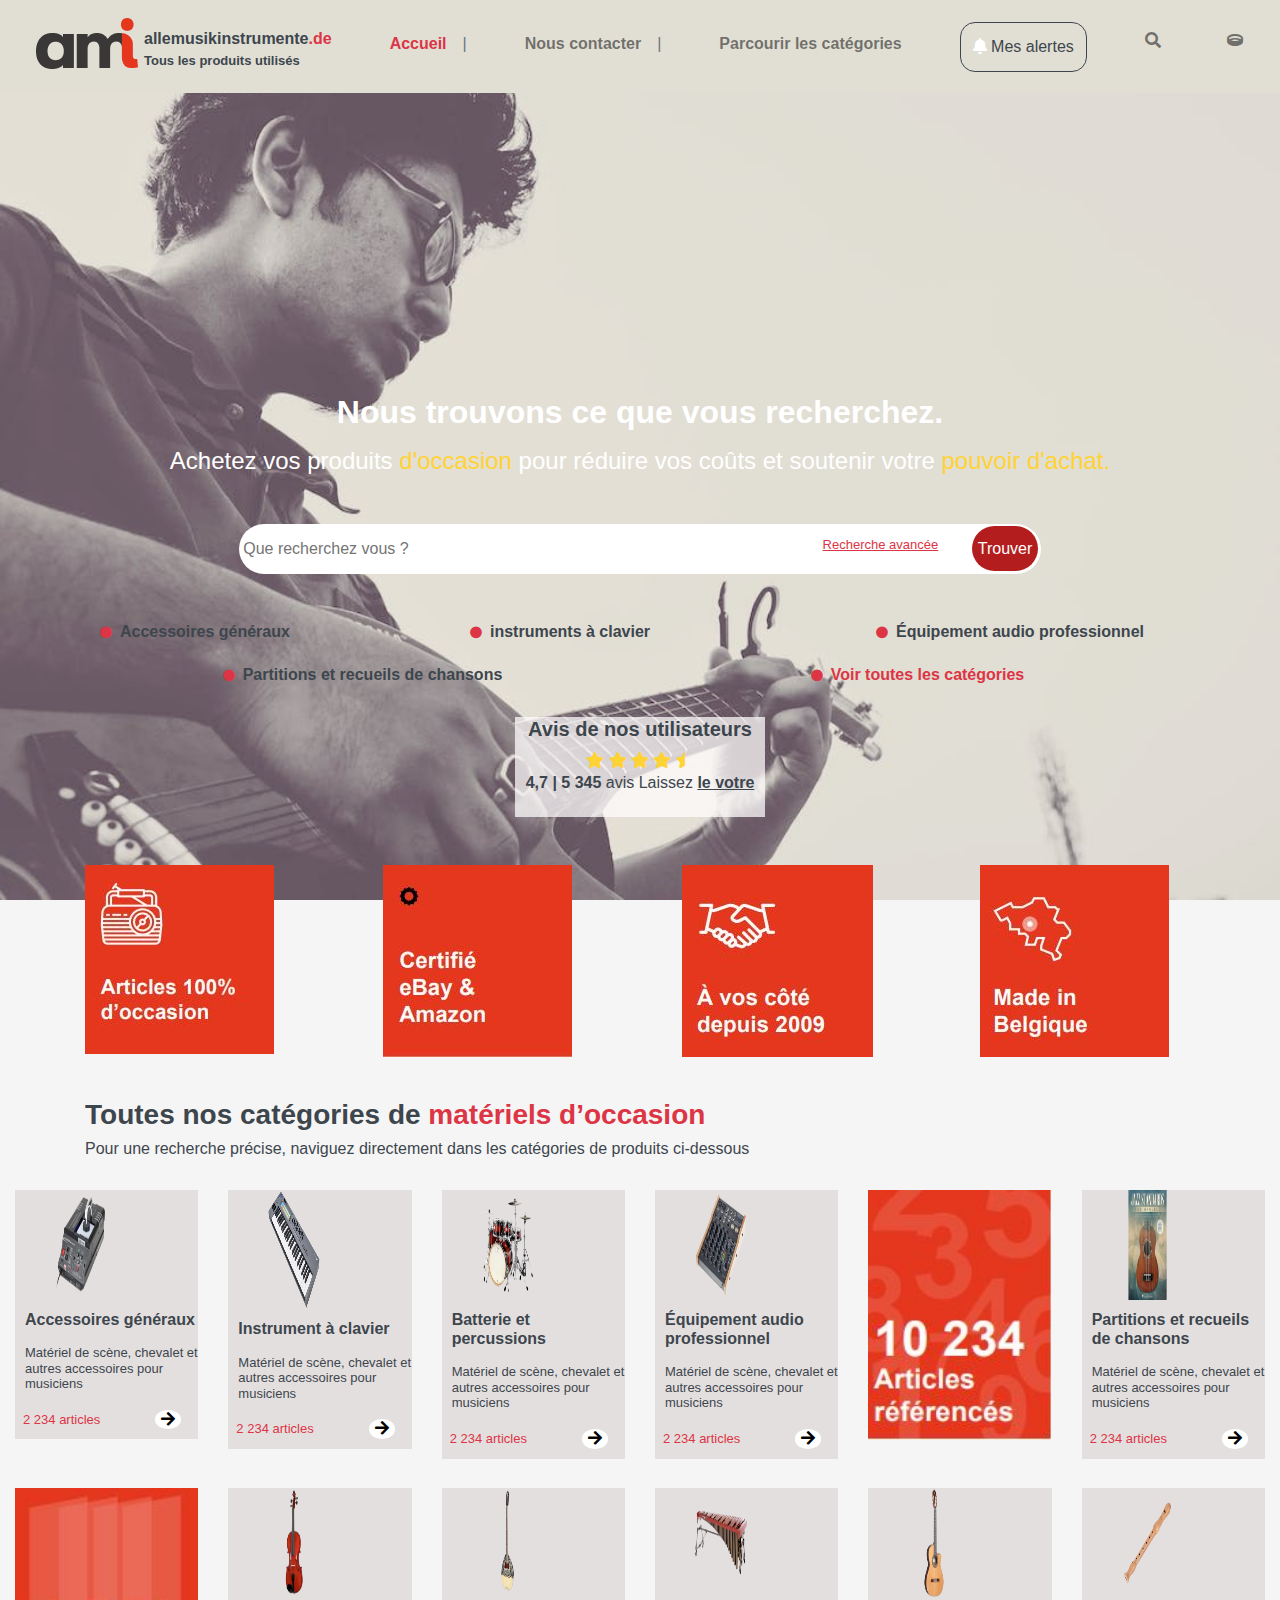
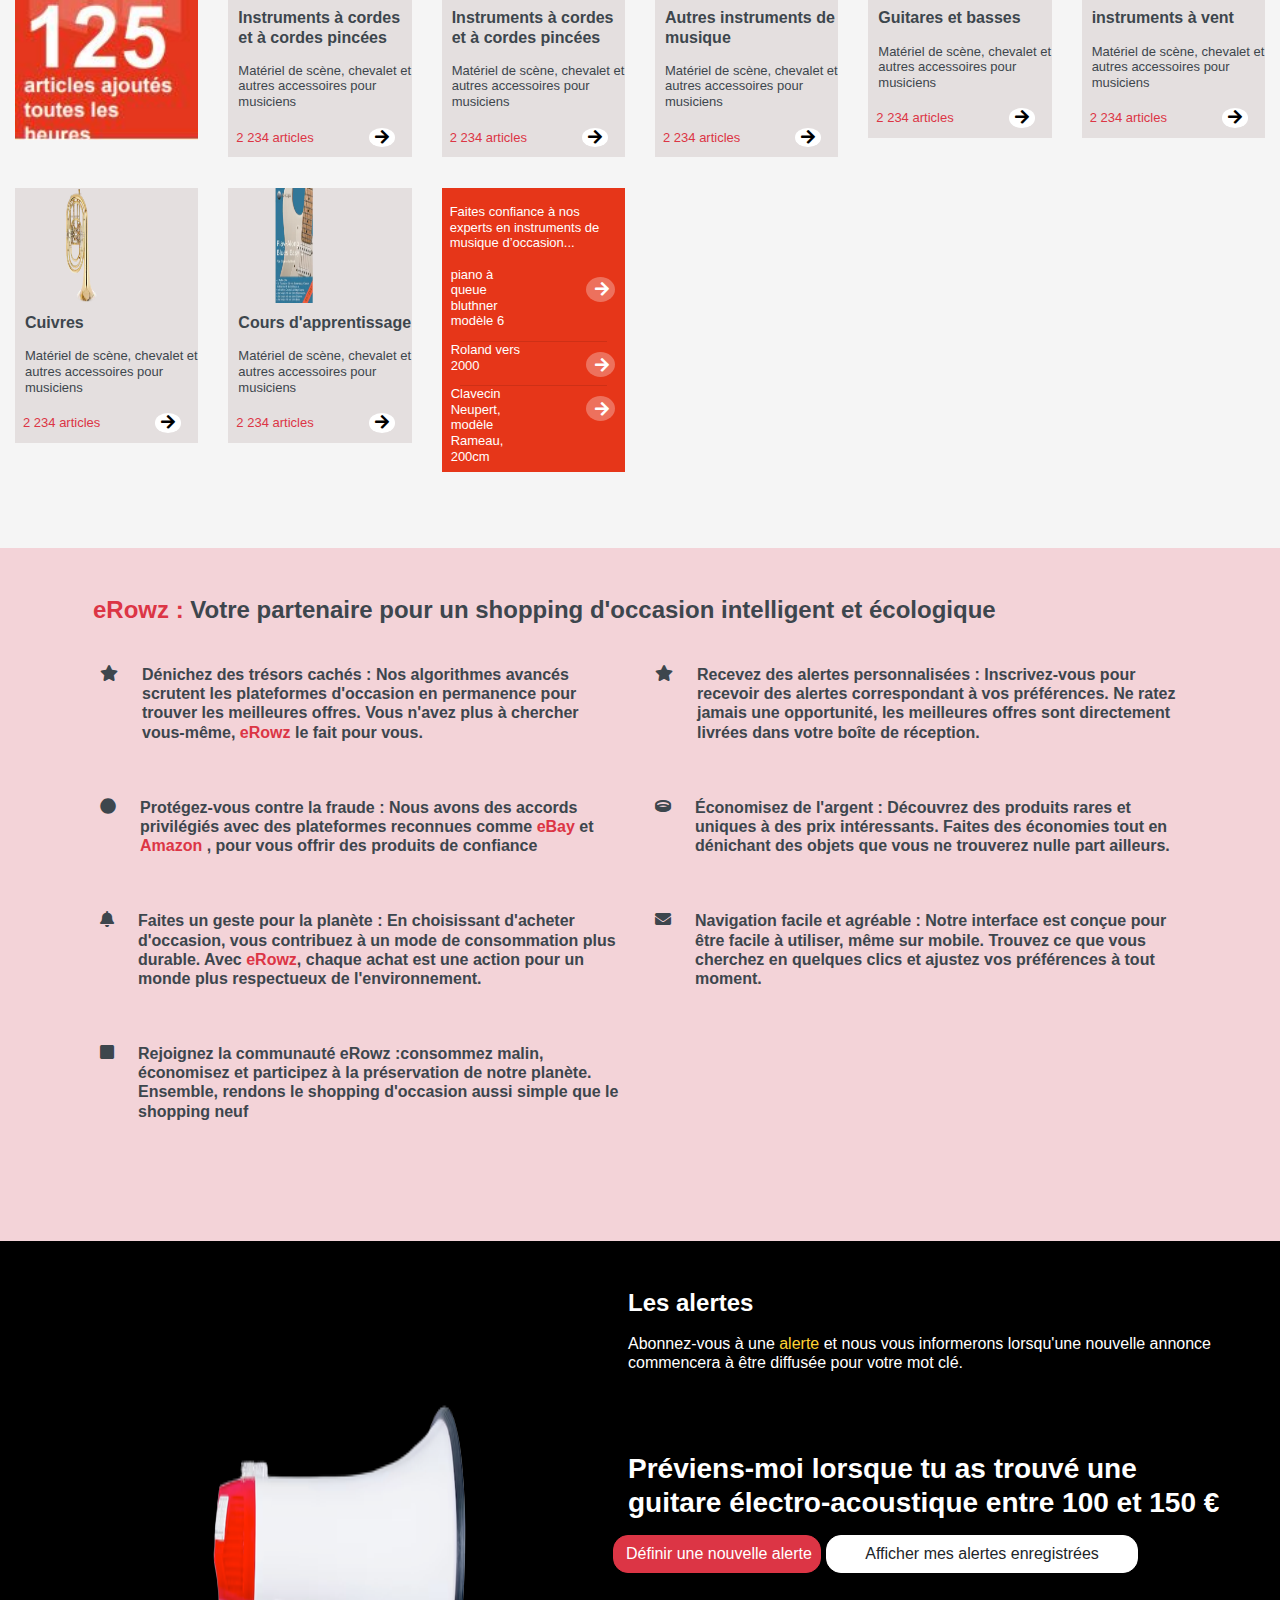
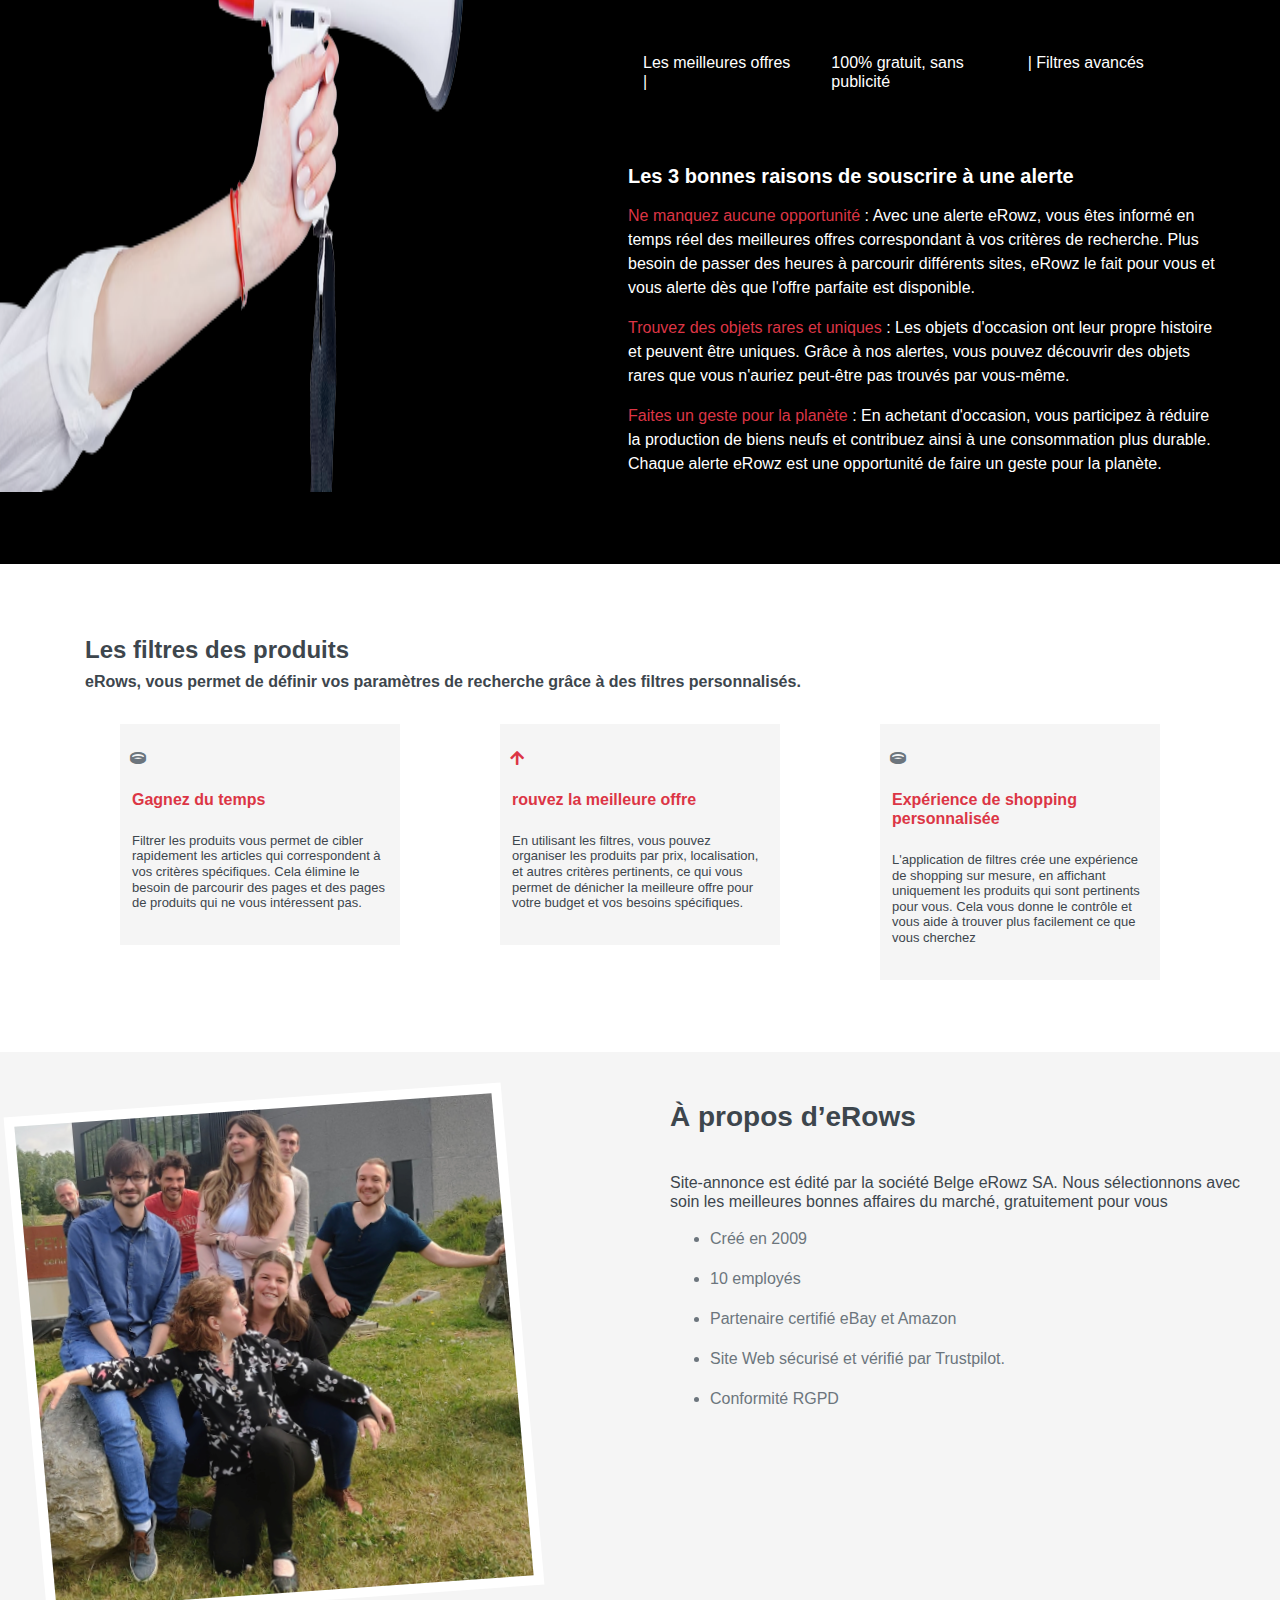
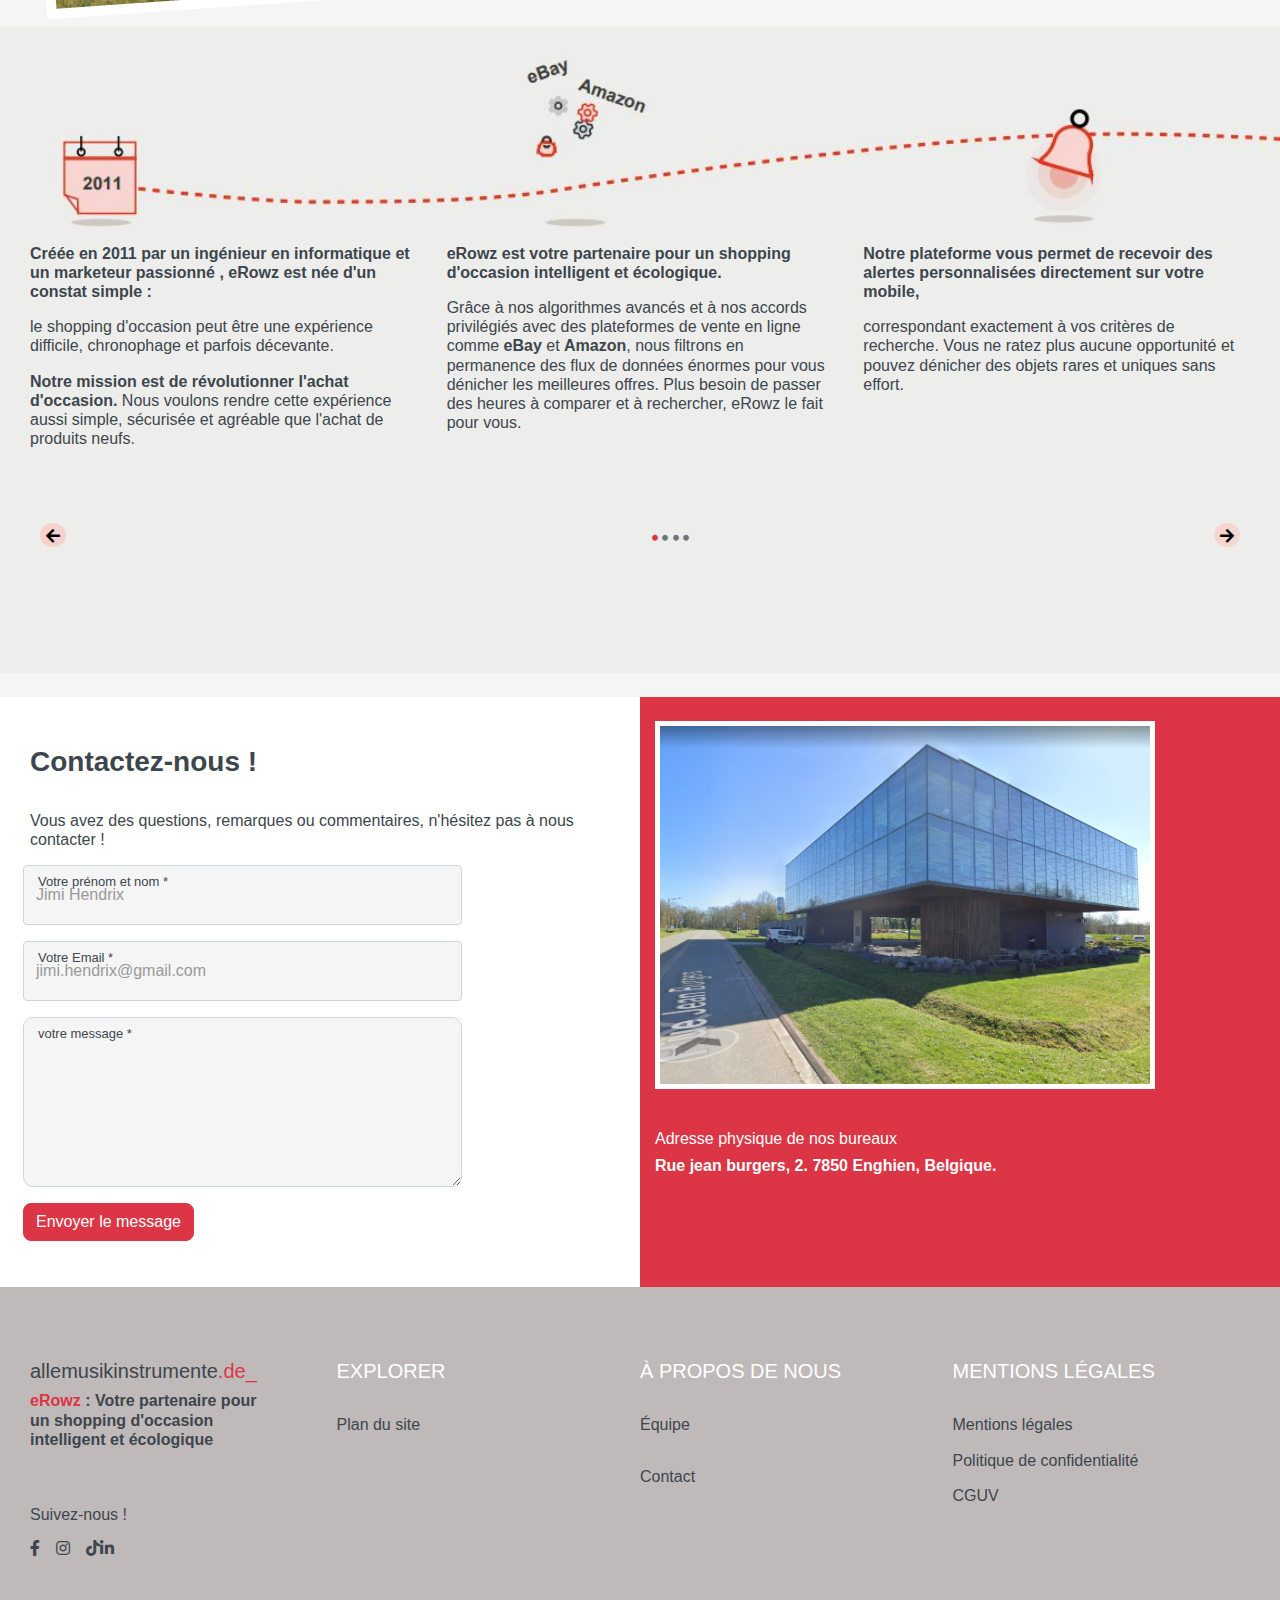
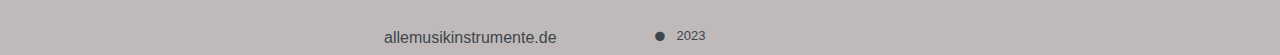
==== index.html @ 77f01dce "add assets" ====
<html>
    <head>
      <meta charset="utf-8">
      <meta name="viewport" content="width=device-width, initial-scale=1">
      <link href="https://cdnjs.cloudflare.com/ajax/libs/font-awesome/5.10.0/css/all.min.css" rel="stylesheet">
            <link rel="stylesheet" href="assets/css/style.css">
      <title>Document</title>
    </head>
    <body class="home-body">
      <nav class="navbar navbar-expand-lg navbar-light home-nav">
          <a class="navbar-brand"><img src="assets\images\logo.png"></a>
          <button class="btn btn-outline-dark ml-auto mr-2 no-display"><span class="fa fa-bell text-light"></span></button>
          <button type="button" class="navbar-toggler" data-toggle="collapse" data-target="#navbarCollapse">
            <span class="fa fa-square"></span>
          </button>  
          <div class="collapse navbar-collapse justify-content-between" id="navbarCollapse">
          <ul class="navbar-nav mr-auto mt-2 mt-lg-0">
              <li class="nav-item brand-name">
          <a class="nav-link text-dark text-Lfont brandy-name" href="#">allemusikinstrumente<span class="text-danger">.de</span></a>
          <a class="nav-link text-dark text-sm quote">Tous les produits utilisés</a>
              </li>
              <li class="nav-item">
               <a class="nav-link text-danger" href="#">Accueil</a>
                    </li> 
               <span class="vertical-bar">&vert;</span>
           <li class="nav-item">
                <a class="nav-link" href="#">Nous contacter</a>
                    </li>
                   <span class="vertical-bar">&vert;</span>
      
          <li class="nav-item">
                 <a class="nav-link"  href="#">Parcourir les catégories</a>
           </li>
           <li class="nav-item text-Lfont"><button class="btn btn-outline-dark btn-bd-ra btn-nav"><i class="fa fa-bell"></i> Mes alertes</button></li>  
           <li class="nav-item">
               <a class="nav-link text-Lfont"><span class="fa fa-search"></span></a>
           </li>
           <li class="nav-item">
            <a class="nav-link"><span class="fa fa-ring"></span></a>
        </li> 
           </ul>
           </div>        
        </nav>
  <div class="container">
       <h2 class="text-center text-light">Nous trouvons ce que vous recherchez.</h2>
       <p></p>
       <h4 class="text-center text-light">Achetez vos produits<span class="text-primary"> d'occasion</span> pour réduire vos coûts et soutenir votre<span class="text-primary"> pouvoir d'achat.</span></h4>
         <br>
       <p></p>
       <center>
        <div class="input-container col-md-9 mb-4">
          <input type="text" class=" search-inp" placeholder="ㅤ Que recherchez vous ?">
           <i class="fa fa-circle-o"></i>
          <h5 class="text-sm text-danger text-underline">Recherche avancée</h5>
           <button class="search-btn">Trouver</button>
        </center>
        </div>
        <p></p><br>
        <div class="row container div-center">
            <div class="col-md-4 col-6 mx-md-0"><h5 class="b-card"><i class="fa fa-circle text-danger fa-xs pr-2"> </i>Accessoires généraux</h5></div>
            <div class="col-md-4 col-6 mx-md-0"><h5 class="b-card ml-0"><i class="fa fa-circle text-danger fa-xs pr-2"> </i>instruments à clavier</h5></div>
            <div class="col-md-4 col-6 mx-auto text-center"><h5 class="b-card text-nowrap ml-0"><i class="fa fa-circle text-danger fa-xs pr-2"> </i>Équipement audio professionnel</h5></div>
        </div>
        <P></P>
        <div class="row container div-center">
         <div class="col-md-6 mx-auto text-center"><h5 class="b-card"><i class="fa fa-circle text-danger fa-xs pr-2"> </i>Partitions et recueils de chansons</h5></div>
         <div class="col-md-6 mx-auto text-center"><h5 class="b-card text-danger"><i class="fa fa-circle text-danger fa-xs pr-2"> </i>Voir toutes les catégories</h5></div>
     </div>
     <br>
        <center>
        <div class="cardp">
              <h5 clsss="text-center"><strong>Avis de nos utilisateurs</strong></h5>
              <div class="">
              <i class="fa fa-star text-primary"></i>
              <i class="fa fa-star text-primary"></i>
              <i class="fa fa-star text-primary"></i>
              <i class="fa fa-star text-primary"></i>
              <i class="fa fa-duotone fa-star-half text-primary"></i>
            </div>
            <h6><strong>4,7 &vert; 5 345 </strong> 
                avis
                Laissez
                <span class="text-underline text-Lfont">le votre</span>
               </h6>
        </div>
    </center>
    <br>
    <div class="container-fluid">
    <div class="row">
         <div class="cardt col-lg-2 col-md-2 col-sm-6 col-6">
            <img src="assets/images/cardt1.JPG" >
         </div>
         <div class="cardt col-lg-2 col-md-2 col-sm-6 col-6 mb-4">
            <img src="assets/images/cardt2.JPG">
         </div>
         <div class="cardt col-lg-2 col-md-2 col-sm-6 col-6 mb-4">
            <img src="assets/images/cardt3.JPG" >
         </div>
         <div class="col-lg-2 col-md-2 col-sm-6 mb-4 col-6 mt-4">
            <img src="assets/images/cardt4.JPG" >
         </div>
    </div>
   </div>
    <p></p>
<div class="container-fluid">
   <div class="container">
    <h3>Toutes nos catégories de  <span class="text-danger">matériels d’occasion</span></h3>
    <h6>Pour une recherche précise, naviguez directement dans les catégories de produits ci-dessous</h6>
   </div>
    <br>
    <div class="row">
        <div class="col-lg-2 col-md-2 col-sm-6 col-6 mb-4">
         <div class="card-item mb-4">
             <img src="assets/images/emp.png" class="w-50">
            <h5 class="mb-3 text-md text-Lfont">Accessoires généraux</h5>
           <h5 class="text-sm">Matériel de scène, chevalet et autres accessoires pour musiciens</h5>
           <div class="display-flex">
            <span class="text-danger text-sm pl-2">2 234 articles</span>
            <button class=""><span class="fa fa-arrow-right"></span></button>
         </div>           
         </div>
        </div>
        <div class="col-lg-2 col-md-3 col-sm-6 col-6 ">
         <div class="card-item mb-4">
            <img src="assets/images/piano.png" class="w-50">
            <h5 class="mb-3 text-md text-Lfont">Instrument à clavier</h5>
           <h5 class="text-sm">Matériel de scène, chevalet et autres accessoires pour musiciens</h5>
           <div class="display-flex">
            <span class="text-danger text-sm pl-2">2 234 articles</span>
            <button class=""><span class="fa fa-arrow-right"></span></button>
         </div>           
         </div>
        </div>
        <div class="col-lg-2 col-md-4 col-sm-6 col-6 mb-4">
         <div class="card-item mb-4">
            <img src="assets/images/drums.png" class="w-50">
            <h5 class="mb-3 text-md text-Lfont">Batterie et percussions</h5>
           <h5 class="text-sm">Matériel de scène, chevalet et autres accessoires pour musiciens</h5>
           <div class="display-flex">
            <span class="text-danger text-sm pl-2">2 234 articles</span>
            <button class=""><span class="fa fa-arrow-right"></span></button>
         </div>            
         </div>
        </div>
        <div class="col-lg-2 col-md-4 col-sm-6 col-6 mb-4">
         <div class="card-item mb-4"> 
            <img src="assets/images/fax.png" class="w-50">
           <h5 class="mb-3 text-md text-Lfont">Équipement audio 
            professionnel
            </h5>    
            <h5 class="text-sm ">Matériel de scène, chevalet et autres accessoires pour musiciens 
            </h5>  
            <div class="display-flex">
               <span class="text-danger text-sm pl-2">2 234 articles</span>
               <button class=""><span class="fa fa-arrow-right"></span></button>
            </div>       
         </div>
         </div>
        <div class="col-lg-2 col-md-4 col-sm-6 col-6 mb-4">
         <div class="card-item mb-4">
            <img class="card-img" src="assets/images/carditem2.JPG">        
         </div>
         </div>
        <div class="col-lg-2 col-md-4 col-sm-6 col-6 mb-4">
         <div class="card-item mb-4">
            <img src="assets/images/jazzguitar.png" class="w-50">
           <h5 class="mb-3 text-md text-Lfont">Partitions et recueils de chansons</h5>  
           <h5 class="text-sm">Matériel de scène, chevalet et autres accessoires pour musiciens</h5>
           <div class="display-flex">
            <span class="text-danger text-sm pl-2">2 234 articles</span>
            <button class=""><span class="fa fa-arrow-right"></span></button>
         </div>           
         </div>
        </div>
        <div class="col-lg-2 col-md-4 col-sm-6 col-6 mb-4">
         <div class="card-item mb-4">
            <img src="assets/images/carditem1.JPG" class="card-img">    
         </div>
        </div>
        <div class="col-lg-2 col-md-4 col-sm-6 col-6 mb-4">
         <div class="card-item">
            <img src="assets/images/bazzguitar.png" class="w-50">
           <h5 class="mb-3 text-md text-Lfont">Instruments à cordes et à cordes pincées</h5>
           <h5 class="text-sm">Matériel de scène, chevalet et autres accessoires pour musiciens </h5>
           <div class="display-flex">
            <span class="text-danger text-sm pl-2">2 234 articles</span>
            <button class=""><span class="fa fa-arrow-right"></span></button>
         </div>            
         </div>
        </div>
        <div class="col-lg-2 col-md-4 col-sm-6 col-6 mb-4">
         <div class="card-item mb-4">
            <img src="assets/images/stringygutar.png" class="w-50">
           <h5 class="mb-3 text-md text-Lfont">Instruments à cordes et à cordes pincées</h5>
           <h5 class="text-sm">Matériel de scène, chevalet et autres accessoires pour musiciens </h5>
           <div class="display-flex">
            <span class="text-danger text-sm pl-2">2 234 articles</span>
            <button class=""><span class="fa fa-arrow-right"></span></button>
         </div>            
         </div>
        </div>
        <div class="col-lg-2 col-md-4 col-sm-6 col-6 mb-4">
         <div class="card-item mb-4">
            <img src="assets/images/xaxophone.png" class="w-50">
            <h5 class="mb-3 text-md text-Lfont">Autres instruments de musique</h5>
            <h5 class="text-sm">Matériel de scène, chevalet et autres accessoires pour musiciens</h5>
            <div class="display-flex">
               <span class="text-danger text-sm pl-2">2 234 articles</span>
               <button class=""><span class="fa fa-arrow-right"></span></button>
            </div>            
         </div>
         </div>
        <div class="col-lg-2 col-md-4 col-sm-6 col-6 mb-4">
         <div class="card-item mb-4">
            <img src="assets/images/guitar1m.png" class="w-50">
           <h5 class="mb-3 text-md text-Lfont">Guitares et basses</h5>
           <h5 class="text-sm">Matériel de scène, chevalet et autres accessoires pour musiciens</h5>
           <div class="display-flex">
            <span class="text-danger text-sm pl-2">2 234 articles</span>
            <button class=""><span class="fa fa-arrow-right"></span></button>
         </div>  
         </div>
        </div>
        <div class="col-lg-2 col-md-4 col-sm-6 col-6 mb-4 ">
         <div class="card-item mb-4">
            <img src="assets/images/flute.png" class="w-50">
       <h5 class="mb-3 text-md text-Lfont">instruments à vent</h5>
       <h5 class="text-sm">Matériel de scène, chevalet et autres accessoires pour musiciens</h5>
       <div class="display-flex">
         <span class="text-danger text-sm pl-2">2 234 articles</span>
         <button class=""><span class="fa fa-arrow-right"></span></button>
      </div>  
         </div>
        </div>
        <div class=" col-lg-2 col-md-4 col-sm-6 col-6 mb-4">
         <div class="card-item mb-4">
            <img src="assets/images/trumpet.png" class="w-50">
           <h5 class="mb-3 text-md text-Lfont">Cuivres</h5>
           <h5 class="text-sm">Matériel de scène, chevalet et autres accessoires pour musiciens</h5>
           <div class="display-flex">
            <span class="text-danger text-sm pl-2">2 234 articles</span>
            <button class=""><span class="fa fa-arrow-right"></span></button>
         </div>  
         </div>
        </div>
        <div class=" col-lg-2 col-md-4 col-sm-6 col-6 mb-4">
         <div class="card-item mb-4">
            <img src="assets/images/guitarpaper.png" class="w-50">
           <h5 class="mb-3 text-md text-Lfont">Cours d'apprentissage</h5>
           <h5 class="text-sm">Matériel de scène, chevalet et autres accessoires pour musiciens</h5>
           <div class="display-flex">
            <span class="text-danger text-sm pl-2">2 234 articles</span>
            <button class=""><span class="fa fa-arrow-right"></span></button>
         </div>  
         </div>
        </div>
        <div class="col-lg-2 col-md-4 col-sm-6 col-6 mb-4">
         <div class="card-item w-100 la-card-item">
            <h5 class="mb-3 text-sm text-light pt-3 pl-2">Faites confiance à nos experts en instruments de musique d’occasion...</h5>
            <div class="card-item-last mb-1"><h5 class="text-sm">piano à queue bluthner modèle 6</h5><button class="btn-arrow"><span class="fa fa-arrow-right text-light"></span></button></div>
            <hr>
            <div class="card-item-last mb-1 "><h5 class="text-sm">Roland vers 2000</h5><button class="btn-arrow"><span class="fa fa-arrow-right text-light"></span></button></div>
               <hr>
               <div class="card-item-last mb-1 "><h5 class="text-sm">Clavecin Neupert, modèle Rameau, 200cm</h5><button class="btn-arrow"><span class="fa fa-arrow-right text-light"></span></button></div>              
         </div>
         </div>
   </div>
   <br><br>
   
</div>
   <div class="i-footer">
      <br><br>
    <h4 class="container"><strong><span class="text-danger pl-2">eRowz : </span>Votre partenaire pour un shopping d'occasion intelligent et écologique</strong>
    </h4>
    <P></P><br>
    <div class="row container div-center">
          <div class="col-md-6 mb-5 display-flex"><span class="fa fa-star text-dark pr-4"></span><h5 class="text-md text-mdfont"><strong>Dénichez des trésors cachés : </strong>ㅤNos algorithmes avancés scrutent les plateformes d'occasion en permanence pour
            trouver les meilleures offres. Vous n'avez plus à chercher vous-même, <span class="text-danger">eRowz</span> le fait pour vous.</h5>
            </div>
          <div class="col-md-6 mb-5 display-flex"><span class="fa fa-star text-dark pr-4"></span><h5 class="text-md text-mdfont"><strong>Recevez des alertes personnalisées : </strong>ㅤInscrivez-vous pour recevoir des alertes correspondant à vos préférences. Ne ratez
            jamais une opportunité, les meilleures offres sont directement
            livrées dans votre boîte de réception.</h5> </div>
          <div class="col-md-6 mb-5 display-flex"><span class="fa fa-circle text-dark pr-4"></span><h5 class="text-md text-mdfont"><strong>Protégez-vous contre la fraude : </strong>ㅤNous avons des accords privilégiés avec des plateformes reconnues comme <span class="text-danger">eBay</span> et <span class="text-danger">Amazon </span>, pour vous offrir des produits de confiance</h5></div>

          <div  class="col-md-6 mb-5 display-flex"><span class="fa fa-ring text-dark pr-4"></span><h5 class="text-md text-mdfont"><strong>Économisez de l'argent : </strong>ㅤDécouvrez des produits rares et uniques à des prix intéressants. Faites des économies tout en dénichant des objets que vous ne trouverez nulle part ailleurs.</h5>
          </div>
          <div class="col-md-6 mb-5 text-md display-flex"><span class="fa fa-bell text-dark pr-4"></span><h5 class="text-md text-mdfont"><strong>Faites un geste pour la planète : </strong>ㅤEn choisissant d'acheter d'occasion, vous contribuez à un mode de consommation plus durable. Avec <span class="text-danger">eRowz</span>, chaque achat est une action pour un monde plus respectueux de l'environnement.</h5>
          </div>
          <div class="col-md-6 mb-5 text-md display-flex"><span class="fa fa-envelope text-dark pr-4"></span><h5 class="text-md text-mdfont"><strong>Navigation facile et agréable : </strong>ㅤNotre interface est conçue pour être facile à utiliser, même sur mobile. Trouvez ce que vous cherchez en quelques clics et ajustez vos préférences à tout moment.</h5>
         </div>
         <div class="col-md-6 mb-5 text-md display-flex"><span class="fa fa-square text-dark pr-4"></span><h5 class="text-md text-mdfont"><strong>Rejoignez la communauté eRowz :</strong>ㅤconsommez malin, économisez et participez à la préservation de notre planète. Ensemble, rendons le shopping d'occasion aussi simple que le shopping neuf</h5></div>
    </div>
    <p></p><br><br>
   </div>
    <div class="ii-footer">
        <br><br>
    <div class="row">
      <img src="assets\images\largermic.png">
        <div class="col-md-6 ii-content">
      <div class="container">
        <h4 class="text-light"><strong>Les alertes</strong></h4>
            <p></p>
      <h6 class="text-light">Abonnez-vous à une <span class="text-primary">alerte</span> et nous vous informerons
         lorsqu'une nouvelle annonce commencera à être diffusée pour votre mot clé.
         </h6>
             <br><br><br>
         <h3 class="text-light">Préviens-moi lorsque tu as trouvé une guitare
            électro-acoustique entre 100 et 150 €
            </h3>
      </div>
            <p></p>
            <button class="ii-f-btn btn btn-danger btn-bd-ra col-md-4 text-nowrap mb-3">Définir une nouvelle alerte</button>
            <button class="btn btn-light btn-bd-ra col-md-6 text-nowrap mb-3">Afficher mes alertes enregistrées</button>
            <P></P><br><br>
            <div class="container">
            <div class="row container">
               <h6 class="col-md-4 text-light mb-4">Les meilleures offres<span class="vertical-bar"> &vert; </span></h6>
               <h6 class="col-md-4 text-light mb-4">100% gratuit, sans publicité</h6>
               <h6 class="col-md-4 text-light mb-4"><span class="vertical-bar"> &vert; </span> Filtres avancés</h6>
             </div>
            <br><br>
            <h5 class="text-light text-Lfont">Les 3 bonnes raisons de souscrire à une alerte</h5>
            <p></p>
            <p class="text-light"><span class="text-danger">Ne manquez aucune opportunité</span> : Avec une alerte eRowz, vous êtes informé en temps réel des meilleures offres correspondant à vos critères de recherche. Plus besoin de passer des heures à parcourir différents sites, eRowz le fait pour vous et vous alerte dès que l'offre parfaite est disponible.</p>
            <p class="text-light"><span class="text-danger">Trouvez des objets rares et uniques</span> : Les objets d'occasion ont leur propre histoire et peuvent être uniques. Grâce à nos alertes, vous pouvez découvrir des objets rares que vous n'auriez peut-être pas trouvés par vous-même.</p>
            <p class="text-light"><span class="text-danger">Faites un geste pour la planète</span> : En achetant d'occasion, vous participez à réduire la production de biens neufs et contribuez ainsi à une consommation plus durable. Chaque alerte eRowz est une opportunité de faire un geste pour la planète.</p>
         </div>
       </div>         
      </div>
      <br><br><br>
    </div>
    <div class="iii-footer bg-light">
      <br>
      <br><br>
      <div class="container">
         <h4 class="text-Lfont">Les filtres des produits</h4>
         <h6 class="text-Lfont">eRows, vous permet de définir vos paramètres de recherche grâce à des filtres personnalisés.</h6>
         <br>
         <div class="row">
             <div class="col-md-4">
               <div class="card-iii mb-4 mx-auto">
               <span class="fa fa-ring text-center mb-4 pt-4 pl-2"></span>
                  <h6 class="text-danger text-md text-Lfont mb-4">Gagnez du temps</h6>
                  <h6 class="text-sm pb-4">Filtrer les produits vous permet de cibler rapidement les articles qui correspondent à vos critères spécifiques. Cela élimine le besoin de parcourir des pages et des pages de produits qui ne vous
intéressent pas.
                  </h6>                  
               </div>
                  </div>
             <div class="col-md-4">
               <div class="card-iii mb-4 mx-auto">
                  <span class="fa fa-arrow-up text-center mb-4 text-danger pt-4 pl-2"></span>
                  <h6 class="text-danger text-md text-Lfont mb-4">rouvez la meilleure offre </h6>
                  <h6 class="text-sm pb-4">En utilisant les filtres, vous pouvez organiser les produits par prix,
                     localisation, et autres critères pertinents, ce qui vous permet de dénicher la meilleure offre pour votre budget et vos besoins spécifiques.                     
                  </h6>                  
               </div>

             </div>
             <div class="col-md-4">
               <div class="card-iii mb-4 mx-auto">
               <span class="fa fa-ring text-center mb-4 pt-4 pl-2"></span>
               <h6 class="text-danger text-md text-Lfont mb-4">Expérience de shopping personnalisée</h6>
               <h6 class="text-sm pb-4">L'application de filtres crée une expérience de shopping sur mesure, en affichant uniquement
                  les produits qui sont pertinents pour vous. Cela vous donne le contrôle et vous aide à trouver plus
                  facilement ce que vous cherchez                    
               </h6>                  
               </div>
          </div>           
             </div>
         </div>
 <br><br>
         </div>

    </div>
    <div class="iv-footer">
      <br>
      <br>
        <div class="row">
         <div class="col-md-6 men-w-con">
            <img class="men-w mb-4 ml-4" src="assets\images\men-w.png">
         </div>
           <div class="col-md-6">
             <div class="container">
              <h3>À propos d’eRows</h3>
              <p></p><br>
              <h6>Site-annonce est édité par la société Belge eRowz SA. Nous sélectionnons avec soin les meilleures bonnes affaires du marché, gratuitement pour vous</h6>
              <p></p>
              <ul>
                 <li class="mb-3">Créé en 2009</li>
                 <li class="mb-3">10 employés</li>
                 <li class="mb-3">Partenaire certifié eBay et Amazon</li>
                 <li class="mb-3">Site Web sécurisé et vérifié par Trustpilot.</li>
                 <li class="mb-3">Conformité RGPD</li>
              </ul>
           </div>
         </div>
        </div>
    </div>

    <div class="v-footer">
      <img class="w-100" src="assets/images/delivery.JPG">
        <div class="row container-fluid div-center">
           <h6 class="text-dark col-md-4 mb-4">
            <span class="text-Lfont">Créée en 2011 par un ingénieur en
            informatique et un marketeur passionné , eRowz est née d'un constat simple :</span>
            <p></p>
            
            le shopping d'occasion peut être une expérience difficile, chronophage et parfois décevante.
            <P></P>
             <span class="text-Lfont">Notre mission est de révolutionner l'achat d'occasion. </span>Nous voulons rendre cette expérience aussi simple, sécurisée et agréable que l'achat de produits neufs.
            
            </h6>
            <h6 class="text-dark col-md-4 mb-4">
               <span class="text-Lfont">eRowz est votre partenaire pour un shopping d'occasion intelligent et écologique.</span>
               <p></p>
                Grâce à nos algorithmes avancés et à nos accords privilégiés avec des plateformes de vente en ligne comme ㅤ<strong>eBay</strong> et <strong>Amazon</strong>, nous
filtrons en permanence des flux de données énormes pour vous dénicher les meilleures offres. Plus besoin de passer des heures à comparer et à rechercher, eRowz le fait pour vous.
            </h6>
            <h6 class="text-dark col-md-4">
               <span class="text-Lfont">Notre plateforme vous permet de recevoir des alertes personnalisées directement sur votre mobile,</span>
               <P></P>
correspondant exactement à vos critères de recherche. Vous ne ratez plus aucune opportunité et pouvez dénicher des objets rares et uniques sans effort.
            </h6>
        </div>
         <div class="display-flex">
            <button class="mr-auto ml-1"><i class="fa fa-arrow-left pt-1"></i></button>
            <div class="dot-circle">
             <i class="fa fa-circle text-danger"></i>
             <i class="fa fa-circle"></i>
             <i class="fa fa-circle"></i>
             <i class="fa fa-circle"></i>
             </div>
            <button><i class="fa fa-arrow-right pt-1"></i></button>
         </div>
         <br><br><br><br>
    </div>

  <div class="vi-footer">
   <br>
     <div class="row">
         <div class="cont-form col-md-6 bg-light container-fluid">
            <br>
            <br>
            <div class="container-fluid">
             <h3 class="container">Contactez-nous ! 
            </h3>
            <br>
            <h6 class="container">Vous avez des questions, remarques ou commentaires, n'hésitez pas à nous contacter !
            </h6>
         </div>
            <p></p>
            <form action="#" class="col-md-9 ml-2 container-fluid">
                 <div class="input-container">
                   <h4 class="text-sm">Votre prénom et nom *</h4>
                    <input type="text" class="form-control" placeholder="Jimi Hendrix">
                 </div>
                 <p></p>
                 <div class="input-container">
                  <h4 class="text-sm">Votre Email *</h4>
                  <input type="text" class="form-control" placeholder="jimi.hendrix@gmail.com">
                </div>
                 <p></p>
                 <div class="input-container">
                      <h4 class="text-sm">votre message *</h4>
                 <textarea class="form-control"></textarea>
                 </div>

                 <p></p>
                 <button class="btn btn-danger btn-bd-ra cont-btn">Envoyer le message</button>
            </form>
         </div>
         <div class="glasshouse-img bg-danger col-md-6">
            <br>
             <img class="glasshouse" src="assets\images\glasshouse.png">
             <P></P>
             <br>
             <h6 class="text-light">Adresse physique de nos bureaux</h6>
             <h6 class="text-Lfont text-light">Rue jean burgers, 2. 7850 Enghien, Belgique.</h6>
         </div>
     </div>
  </div>

  <div class="footer">
   <br><br><br>
       <div class="row container-fluid">
          <div class="col-md-3 pr-4">
             <h5 class="container">allemusikinstrumente<span class="text-danger">.de_</span>
            </h5>
            <h6 class="text-Lfont container"><span class="text-danger">eRowz </span>: Votre partenaire pour un shopping d'occasion intelligent et écologique
            </h6>
              <br>
              <br>
           <h6 class="container">Suivez-nous !</h6>
           <P></P>
           <div class="display-flex container">
              <i class="fab fa-facebook-f text-dark pr-3 mb-4"></i>
            <i class="fab fa-instagram text-dark pr-3 mb-4"></i>
            <i class="fab fa-tiktok text-dark"></i>
            <i class="fab fa-linkedin-in text-dark pr-3 mb-4"></i>
         </div>
          </div>
          <p></p>
          <div class="col-md-3 pl-4">
             <h5 class="text-light">EXPLORER</h5>
             <br>
             <h6>Plan du site</h6>
          </div>
          <div class="col-md-3">
             <h5 class="text-light">À PROPOS DE NOUS</h5>
             <br>
              <h6>Équipe</h6>
              <br>
              <h6>Contact</h6>
          </div>
          <div class="col-md-3">
            <h5 class="text-light">MENTIONS LÉGALES</h5>
            <br>
            <h6>Mentions légales</h6>
            <p></p>
            <h6>Politique de confidentialité</h6>
            <p></p>
            <h6>CGUV</h6>
          </div>
       </div>
       <br>
       <br>
       <div class="row div-center">
           <h5 class="col-md-6 col-6 text-md">allemusikinstrumente.de</h5>
           <h5 class="col-md-6 col-6 text-sm"><i class="fa fa-circle fa-xs pr-2"></i> 2023</h5>
       </div>
  </div>
    </div>
    <script src="https://cdn.jsdelivr.net/npm/@popperjs/core@2.0.7/dist/umd/popper.min.js"></script>
    <script src="assets/js/main.js"></script>
    </body>
    </html>
---- assets/css/style.css ----
/******* Bootstrap Theming ********/
/*!
 * Bootstrap v4.5.3 (https://getbootstrap.com/)
 * Copyright 2011-2020 The Bootstrap Authors
 * Copyright 2011-2020 Twitter, Inc.
 * Licensed under MIT (https://github.com/twbs/bootstrap/blob/main/LICENSE)
 */
 :root {
    --blue: #007bff;
    --indigo: #6610f2;
    --purple: #6f42c1;
    --pink: #e83e8c;
    --red: #dc3545;
    --orange: #fd7e14;
    --yellow: #ffc107;
    --green: #28a745;
    --teal: #20c997;
    --cyan: #17a2b8;
    --white: #fff;
    --gray: #6c757d;
    --gray-dark: #343a40;
    --primary: #FFD333;
    --secondary: #F5F5F5;
    --success: #28a745;
    --info: #17a2b8;
    --warning: #ffc107;
    --danger: #dc3545;
    --light: #FFFFFF;
    --dark: #3D464D;
    --breakpoint-xs: 0;
    --breakpoint-sm: 576px;
    --breakpoint-md: 768px;
    --breakpoint-lg: 992px;
    --breakpoint-xl: 1200px;
    --font-family-sans-serif: "Roboto", sans-serif;
    --font-family-monospace: SFMono-Regular, Menlo, Monaco, Consolas, "Liberation Mono", "Courier New", monospace;
  }
  
  *,
  *::before,
  *::after {
    box-sizing: border-box;
  }
  
  html {
    font-family: sans-serif;
    line-height: 1.15;
    -webkit-text-size-adjust: 100%;
    -webkit-tap-highlight-color: rgba(0, 0, 0, 0);
  }
  
  article, aside, figcaption, figure, footer, header, hgroup, main, nav, section {
    display: block;
  }
  
  body {
    margin: 0;
    font-family: "Roboto", sans-serif;
    font-size: 1rem;
    font-weight: 400;
    line-height: 1.5;
    color: #6C757D;
    text-align: left;
    background-color: #F5F5F5;
  }
  
  [tabindex="-1"]:focus:not(:focus-visible) {
    outline: 0 !important;
  }
  
  hr {
    box-sizing: content-box;
    height: 0;
    width: 80%;
    overflow: visible;
    color: white !important;
  }
  
  h1, h2, h3, h4, h5, h6 {
    margin-top: 0;
    margin-bottom: 0.5rem;
  }
  
  .ki{
    height: 60px;
    width:220px ;
  }
  p {
    margin-top: 0;
    margin-bottom: 1rem;
  }
  
  abbr[title],
  abbr[data-original-title] {
    text-decoration: underline;
    text-decoration: underline dotted;
    cursor: help;
    border-bottom: 0;
    text-decoration-skip-ink: none;
  }
  
  address {
    margin-bottom: 1rem;
    font-style: normal;
    line-height: inherit;
  }
  
  #log{
      font-size:x-large;
      font-weight: 600;
      font-family:Verdana, Geneva, Tahoma, sans-serif ;
      color: #212a2e;
  }
  
  ol,
  ul,
  dl {
    margin-top: 0;
    margin-bottom: 1rem;
  }
  
  ol ol,
  ul ul,
  ol ul,
  ul ol {
    margin-bottom: 0;
  }
  
  dt {
    font-weight: 700;
  }
  
  dd {
    margin-bottom: .5rem;
    margin-left: 0;
  }
  
  blockquote {
    margin: 0 0 1rem;
  }
  
  b,
  strong {
    font-weight: bolder;
  }
  
  small {
    font-size: 80%;
  }
  
  sub,
  sup {
    position: relative;
    font-size: 75%;
    line-height: 0;
    vertical-align: baseline;
  }
  
  sub {
    bottom: -.25em;
  }
  
  sup {
    top: -.5em;
  }
  
  a {
    color: #FFD333;
    text-decoration: none;
    background-color: transparent;
  }
  
  a:hover {
    color: #e6b400;
    text-decoration: underline;
  }
  
  a:not([href]):not([class]) {
    color: inherit;
    text-decoration: none;
  }
  
  a:not([href]):not([class]):hover {
    color: inherit;
    text-decoration: none;
  }
  
  pre,
  code,
  kbd,
  samp {
    font-family: SFMono-Regular, Menlo, Monaco, Consolas, "Liberation Mono", "Courier New", monospace;
    font-size: 1em;
  }
  
  pre {
    margin-top: 0;
    margin-bottom: 1rem;
    overflow: auto;
    -ms-overflow-style: scrollbar;
  }
  
  figure {
    margin: 0 0 1rem;
  }
  
  img {
    vertical-align: middle;
    border-style: none;
  }
  
  svg {
    overflow: hidden;
    vertical-align: middle;
  }
  
  table {
    border-collapse: collapse;
  }
  
  caption {
    padding-top: 0.75rem;
    padding-bottom: 0.75rem;
    color: #6c757d;
    text-align: left;
    caption-side: bottom;
  }
  
  th {
    text-align: inherit;
    text-align: -webkit-match-parent;
  }
  
  label {
    display: inline-block;
    margin-bottom: 0.5rem;
  }
  
  button {
    border-radius: 0;
  }
  
  button:focus {
    outline: 1px dotted;
    outline: 5px auto -webkit-focus-ring-color;
  }
  
  input,
  button,
  select,
  optgroup,
  textarea {
    margin: 0;
    font-family: inherit;
    font-size: inherit;
    line-height: inherit;
  }
  
  button,
  input {
    overflow: visible;
  }
  
  button,
  select {
    text-transform: none;
  }
  
  [role="button"] {
    cursor: pointer;
  }
  
  select {
    word-wrap: normal;
  }
  
  button,
  [type="button"],
  [type="reset"],
  [type="submit"] {
   -webkit-appearance: button;
  }
  
  button:not(:disabled),
  [type="button"]:not(:disabled),
  [type="reset"]:not(:disabled),
  [type="submit"]:not(:disabled) {
    cursor: pointer;
  }
  
  button::-moz-focus-inner,
  [type="button"]::-moz-focus-inner,
  [type="reset"]::-moz-focus-inner,
  [type="submit"]::-moz-focus-inner {
    padding: 0;
    border-style: none;
  }
  
  input[type="radio"],
  input[type="checkbox"] {
    box-sizing: border-box;
    padding: 0;
  }
  
  textarea {
    overflow: auto;
    resize: vertical;
  }
  
  fieldset {
    min-width: 0;
    padding: 0;
    margin: 0;
    border: 0;
  }
  
  legend {
    display: block;
    width: 100%;
    max-width: 100%;
    padding: 0;
    margin-bottom: .5rem;
    font-size: 1.5rem;
    line-height: inherit;
    color: inherit;
    white-space: normal;
  }
  
  @media (max-width: 1200px) {
    legend {
      font-size: calc(1.275rem + 0.3vw) ;
    }
  }
  
  progress {
    vertical-align: baseline;
  }
  
  [type="number"]::-webkit-inner-spin-button,
  [type="number"]::-webkit-outer-spin-button {
    height: auto;
  }
  
  [type="search"] {
    outline-offset: -2px;
    -webkit-appearance: none;
  }
  
  [type="search"]::-webkit-search-decoration {
    -webkit-appearance: none;
  }
  
  ::-webkit-file-upload-button {
    font: inherit;
    -webkit-appearance: button;
  }
  
  output {
    display: inline-block;
  }
  
  summary {
    display: list-item;
    cursor: pointer;
  }
  
  template {
    display: none;
  }
  
  [hidden] {
    display: none !important;
  }
  
  h1, h2, h3, h4, h5, h6,
  .h1, .h2, .h3, .h4, .h5, .h6 {
    margin-bottom: 0.5rem;
    font-weight: 500;
    line-height: 1.2;
    color: #3D464D;
  }
  
  h1, .h1 {
    font-size: 2.5rem;
  }
  
  @media (max-width: 1200px) {
    h1, .h1 {
      font-size: calc(1.375rem + 1.5vw) ;
    }
  }
  
  h2, .h2 {
    font-size: 2rem;
  }
  
  @media (max-width: 1200px) {
    h2, .h2 {
      font-size: calc(1.325rem + 0.9vw) ;
    }
  }
  
  h3, .h3 {
    font-size: 1.75rem;
  }
  
  @media (max-width: 1200px) {
    h3, .h3 {
      font-size: calc(1.3rem + 0.6vw) ;
    }
  }
  
  h4, .h4 {
    font-size: 1.5rem;
  }
  
  @media (max-width: 1200px) {
    h4, .h4 {
      font-size: calc(1.275rem + 0.3vw) ;
    }
  }
  
  h5, .h5 {
    font-size: 1.25rem;
  }
  
  h6, .h6 {
    font-size: 1rem;
  }
  
  .lead {
    font-size: 1.25rem;
    font-weight: 300;
  }
  
  .display-1 {
    font-size: 6rem;
    font-weight: 300;
    line-height: 1.2;
  }
  
  @media (max-width: 1200px) {
    .display-1 {
      font-size: calc(1.725rem + 5.7vw) ;
    }
  }
  
  .display-2 {
    font-size: 5.5rem;
    font-weight: 300;
    line-height: 1.2;
  }
  
  @media (max-width: 1200px) {
    .display-2 {
      font-size: calc(1.675rem + 5.1vw) ;
    }
  }
  
  .display-3 {
    font-size: 4.5rem;
    font-weight: 300;
    line-height: 1.2;
  }
  
  @media (max-width: 1200px) {
    .display-3 {
      font-size: calc(1.575rem + 3.9vw) ;
    }
  }
  
  .display-4 {
    font-size: 3.5rem;
    font-weight: 300;
    line-height: 1.2;
  }
  
  @media (max-width: 1200px) {
    .display-4 {
      font-size: calc(1.475rem + 2.7vw) ;
    }
  }
  
  hr {
    margin-top: 0;
    margin-bottom: 0;
    border: 0;
    border-top: 1px solid rgba(0, 0, 0, 0.1);
  }
  
  small,
  .small {
    font-size: 80%;
    font-weight: 400;
  }
  
  mark,
  .mark {
    padding: 0.2em;
    background-color: #fcf8e3;
  }
  
  .list-unstyled {
    padding-left: 0;
    list-style: none;
  }
  
  .list-inline {
    padding-left: 0;
    list-style: none;
  }
  
  .list-inline-item {
    display: inline-block;
  }
  
  .list-inline-item:not(:last-child) {
    margin-right: 0.5rem;
  }
  
  .initialism {
    font-size: 90%;
    text-transform: uppercase;
  }
  
  .blockquote {
    margin-bottom: 1rem;
    font-size: 1.25rem;
  }
  
  .blockquote-footer {
    display: block;
    font-size: 80%;
    color: #6c757d;
  }
  
  .blockquote-footer::before {
    content: "\2014\00A0";
  }
  
  .img-fluid {
    max-width: 100%;
    height: auto;
  }
  
  .img-thumbnail {
    padding: 0.25rem;
    background-color: #F5F5F5;
    border: 1px solid #dee2e6;
    max-width: 100%;
    height: auto;
  }
  
  .figure {
    display: inline-block;
  }
  
  .figure-img {
    margin-bottom: 0.5rem;
    line-height: 1;
  }
  
  .figure-caption {
    font-size: 90%;
    color: #6c757d;
  }
  
  code {
    font-size: 87.5%;
    color: #e83e8c;
    word-wrap: break-word;
  }
  
  a > code {
    color: inherit;
  }
  
  kbd {
    padding: 0.2rem 0.4rem;
    font-size: 87.5%;
    color: #fff;
    background-color: #212529;
  }
  
  kbd kbd {
    padding: 0;
    font-size: 100%;
    font-weight: 700;
  }
  
  pre {
    display: block;
    font-size: 87.5%;
    color: #212529;
  }
  
  pre code {
    font-size: inherit;
    color: inherit;
    word-break: normal;
  }
  
  .pre-scrollable {
    max-height: 340px;
    overflow-y: scroll;
  }
  
  .container,
  .container-fluid,
  .container-sm,
  .container-md,
  .container-lg,
  .container-xl {
    width: 100%;
    padding-right: 15px;
    padding-left: 15px;
    margin-right: auto;
    margin-left: auto;
  }
  
  @media (min-width: 576px) {
    .container, .container-sm {
      max-width: 540px;
    }
  
  }
  
  @media (min-width: 768px) {
    .container, .container-sm, .container-md {
      max-width: 720px;
    }
    .foot-down{
      margin-left: 150px;
    }
  }
  
  @media (min-width: 992px) {
    .container, .container-sm, .container-md, .container-lg {
      max-width: 960px;
    }
  }
  
  @media (min-width: 1200px) {
    .container, .container-sm, .container-md, .container-lg, .container-xl {
      max-width: 1140px;
    }
  }
  
  .row {
    display: flex;
    flex-wrap: wrap;
    margin-right: -15px;
    margin-left: -15px;
  }
  
  .no-gutters {
    margin-right: 0;
    margin-left: 0;
  }
  
  .no-gutters > .col,
  .no-gutters > [class*="col-"] {
    padding-right: 0;
    padding-left: 0;
  }
  
  .col-1, .col-2, .col-3, .col-4, .col-5, .col-6, .col-7, .col-8, .col-9, .col-10, .col-11, .col-12, .col,
  .col-auto, .col-sm-1, .col-sm-2, .col-sm-3, .col-sm-4, .col-sm-5, .col-sm-6, .col-sm-7, .col-sm-8, .col-sm-9, .col-sm-10, .col-sm-11, .col-sm-12, .col-sm,
  .col-sm-auto, .col-md-1, .col-md-2, .col-md-3, .col-md-4, .col-md-5, .col-md-6, .col-md-7, .col-md-8, .col-md-9, .col-md-10, .col-md-11, .col-md-12, .col-md,
  .col-md-auto, .col-lg-1, .col-lg-2, .col-lg-3, .col-lg-4, .col-lg-5, .col-lg-6, .col-lg-7, .col-lg-8, .col-lg-9, .col-lg-10, .col-lg-11, .col-lg-12, .col-lg,
  .col-lg-auto, .col-xl-1, .col-xl-2, .col-xl-3, .col-xl-4, .col-xl-5, .col-xl-6, .col-xl-7, .col-xl-8, .col-xl-9, .col-xl-10, .col-xl-11, .col-xl-12, .col-xl,
  .col-xl-auto {
    position: relative;
    width: 100%;
    padding-right: 15px;
    padding-left: 15px;
  }
  
  .col {
    flex-basis: 0;
    flex-grow: 1;
    max-width: 100%;
  }
  
  .row-cols-1 > * {
    flex: 0 0 100%;
    max-width: 100%;
  }
  
  .row-cols-2 > * {
    flex: 0 0 50%;
    max-width: 50%;
  }
  
  .row-cols-3 > * {
    flex: 0 0 33.33333%;
    max-width: 33.33333%;
  }
  
  .row-cols-4 > * {
    flex: 0 0 25%;
    max-width: 25%;
  }
  
  .row-cols-5 > * {
    flex: 0 0 20%;
    max-width: 20%;
  }
  
  .row-cols-6 > * {
    flex: 0 0 16.66667%;
    max-width: 16.66667%;
  }
  
  .col-auto {
    flex: 0 0 auto;
    width: auto;
    max-width: 100%;
  }
  
  .col-1 {
    flex: 0 0 8.33333%;
    max-width: 8.33333%;
  }
  
  .col-2 {
    flex: 0 0 16.66667%;
    max-width: 16.66667%;
  }
  
  .col-3 {
    flex: 0 0 25%;
    max-width: 25%;
  }
  
  .col-4 {
    flex: 0 0 33.33333%;
    max-width: 33.33333%;
  }
  
  .col-5 {
    flex: 0 0 41.66667%;
    max-width: 41.66667%;
  }
  
  .col-6 {
    flex: 0 0 50%;
    max-width: 50%;
  }
  
  .col-7 {
    flex: 0 0 58.33333%;
    max-width: 58.33333%;
  }
  
  .col-8 {
    flex: 0 0 66.66667%;
    max-width: 66.66667%;
  }
  
  .col-9 {
    flex: 0 0 75%;
    max-width: 75%;
  }
  
  .col-10 {
    flex: 0 0 83.33333%;
    max-width: 83.33333%;
  }
  
  .col-11 {
    flex: 0 0 91.66667%;
    max-width: 91.66667%;
  }
  
  .col-12 {
    flex: 0 0 100%;
    max-width: 100%;
  }
  
  .order-first {
    order: -1;
  }
  
  .order-last {
    order: 13;
  }
  
  .order-0 {
    order: 0;
  }
  
  .order-1 {
    order: 1;
  }
  
  .order-2 {
    order: 2;
  }
  
  .order-3 {
    order: 3;
  }
  
  .order-4 {
    order: 4;
  }
  
  .order-5 {
    order: 5;
  }
  
  .order-6 {
    order: 6;
  }
  
  .order-7 {
    order: 7;
  }
  
  .order-8 {
    order: 8;
  }
  
  .order-9 {
    order: 9;
  }
  
  .order-10 {
    order: 10;
  }
  
  .order-11 {
    order: 11;
  }
  
  .order-12 {
    order: 12;
  }
  
  .offset-1 {
    margin-left: 8.33333%;
  }
  
  .offset-2 {
    margin-left: 16.66667%;
  }
  
  .offset-3 {
    margin-left: 25%;
  }
  
  .offset-4 {
    margin-left: 33.33333%;
  }
  
  .offset-5 {
    margin-left: 41.66667%;
  }
  
  .offset-6 {
    margin-left: 50%;
  }
  
  .offset-7 {
    margin-left: 58.33333%;
  }
  
  .offset-8 {
    margin-left: 66.66667%;
  }
  
  .offset-9 {
    margin-left: 75%;
  }
  
  .offset-10 {
    margin-left: 83.33333%;
  }
  
  .offset-11 {
    margin-left: 91.66667%;
  }
  
  @media (min-width: 576px) {
    .col-sm {
      flex-basis: 0;
      flex-grow: 1;
      max-width: 100%;
    }
    .row-cols-sm-1 > * {
      flex: 0 0 100%;
      max-width: 100%;
    }
    .row-cols-sm-2 > * {
      flex: 0 0 50%;
      max-width: 50%;
    }
    .row-cols-sm-3 > * {
      flex: 0 0 33.33333%;
      max-width: 33.33333%;
    }
    .row-cols-sm-4 > * {
      flex: 0 0 25%;
      max-width: 25%;
    }
    .row-cols-sm-5 > * {
      flex: 0 0 20%;
      max-width: 20%;
    }
    .row-cols-sm-6 > * {
      flex: 0 0 16.66667%;
      max-width: 16.66667%;
    }
    .col-sm-auto {
      flex: 0 0 auto;
      width: auto;
      max-width: 100%;
    }
    .col-sm-1 {
      flex: 0 0 8.33333%;
      max-width: 8.33333%;
    }
    .col-sm-2 {
      flex: 0 0 16.66667%;
      max-width: 16.66667%;
    }
    .col-sm-3 {
      flex: 0 0 25%;
      max-width: 25%;
    }
    .col-sm-4 {
      flex: 0 0 33.33333%;
      max-width: 33.33333%;
    }
    .col-sm-5 {
      flex: 0 0 41.66667%;
      max-width: 41.66667%;
    }
    .col-sm-6 {
      flex: 0 0 50%;
      max-width: 50%;
    }
    .col-sm-7 {
      flex: 0 0 58.33333%;
      max-width: 58.33333%;
    }
    .col-sm-8 {
      flex: 0 0 66.66667%;
      max-width: 66.66667%;
    }
    .col-sm-9 {
      flex: 0 0 75%;
      max-width: 75%;
    }
    .col-sm-10 {
      flex: 0 0 83.33333%;
      max-width: 83.33333%;
    }
    .col-sm-11 {
      flex: 0 0 91.66667%;
      max-width: 91.66667%;
    }
    .col-sm-12 {
      flex: 0 0 100%;
      max-width: 100%;
    }
    .order-sm-first {
      order: -1;
    }
    .order-sm-last {
      order: 13;
    }
    .order-sm-0 {
      order: 0;
    }
    .order-sm-1 {
      order: 1;
    }
    .order-sm-2 {
      order: 2;
    }
    .order-sm-3 {
      order: 3;
    }
    .order-sm-4 {
      order: 4;
    }
    .order-sm-5 {
      order: 5;
    }
    .order-sm-6 {
      order: 6;
    }
    .order-sm-7 {
      order: 7;
    }
    .order-sm-8 {
      order: 8;
    }
    .order-sm-9 {
      order: 9;
    }
    .order-sm-10 {
      order: 10;
    }
    .order-sm-11 {
      order: 11;
    }
    .order-sm-12 {
      order: 12;
    }
    .offset-sm-0 {
      margin-left: 0;
    }
    .offset-sm-1 {
      margin-left: 8.33333%;
    }
    .offset-sm-2 {
      margin-left: 16.66667%;
    }
    .offset-sm-3 {
      margin-left: 25%;
    }
    .offset-sm-4 {
      margin-left: 33.33333%;
    }
    .offset-sm-5 {
      margin-left: 41.66667%;
    }
    .offset-sm-6 {
      margin-left: 50%;
    }
    .offset-sm-7 {
      margin-left: 58.33333%;
    }
    .offset-sm-8 {
      margin-left: 66.66667%;
    }
    .offset-sm-9 {
      margin-left: 75%;
    }
    .offset-sm-10 {
      margin-left: 83.33333%;
    }
    .offset-sm-11 {
      margin-left: 91.66667%;
    }
  }
  
  @media (min-width: 768px) {
    .col-md {
      flex-basis: 0;
      flex-grow: 1;
      max-width: 100%;
    }
    .row-cols-md-1 > * {
      flex: 0 0 100%;
      max-width: 100%;
    }
    .row-cols-md-2 > * {
      flex: 0 0 50%;
      max-width: 50%;
    }
    .row-cols-md-3 > * {
      flex: 0 0 33.33333%;
      max-width: 33.33333%;
    }
    .row-cols-md-4 > * {
      flex: 0 0 25%;
      max-width: 25%;
    }
    .row-cols-md-5 > * {
      flex: 0 0 20%;
      max-width: 20%;
    }
    .row-cols-md-6 > * {
      flex: 0 0 16.66667%;
      max-width: 16.66667%;
    }
    .col-md-auto {
      flex: 0 0 auto;
      width: auto;
      max-width: 100%;
    }
    .col-md-1 {
      flex: 0 0 8.33333%;
      max-width: 8.33333%;
    }
    .col-md-2 {
      flex: 0 0 16.66667%;
      max-width: 16.66667%;
    }
    .col-md-3 {
      flex: 0 0 25%;
      max-width: 25%;
    }
    .col-md-4 {
      flex: 0 0 33.33333%;
      max-width: 33.33333%;
    }
    .col-md-5 {
      flex: 0 0 41.66667%;
      max-width: 41.66667%;
    }
    .col-md-6 {
      flex: 0 0 50%;
      max-width: 50%;
    }
    .col-md-7 {
      flex: 0 0 58.33333%;
      max-width: 58.33333%;
    }
    .col-md-8 {
      flex: 0 0 66.66667%;
      max-width: 66.66667%;
    }
    .col-md-9 {
      flex: 0 0 75%;
      max-width: 75%;
    }
    .col-md-10 {
      flex: 0 0 83.33333%;
      max-width: 83.33333%;
    }
    .col-md-11 {
      flex: 0 0 91.66667%;
      max-width: 91.66667%;
    }
    .col-md-12 {
      flex: 0 0 100%;
      max-width: 100%;
    }
    .order-md-first {
      order: -1;
    }
    .order-md-last {
      order: 13;
    }
    .order-md-0 {
      order: 0;
    }
    .order-md-1 {
      order: 1;
    }
    .order-md-2 {
      order: 2;
    }
    .order-md-3 {
      order: 3;
    }
    .order-md-4 {
      order: 4;
    }
    .order-md-5 {
      order: 5;
    }
    .order-md-6 {
      order: 6;
    }
    .order-md-7 {
      order: 7;
    }
    .order-md-8 {
      order: 8;
    }
    .order-md-9 {
      order: 9;
    }
    .order-md-10 {
      order: 10;
    }
    .order-md-11 {
      order: 11;
    }
    .order-md-12 {
      order: 12;
    }
    .offset-md-0 {
      margin-left: 0;
    }
    .offset-md-1 {
      margin-left: 8.33333%;
    }
    .offset-md-2 {
      margin-left: 16.66667%;
    }
    .offset-md-3 {
      margin-left: 25%;
    }
    .offset-md-4 {
      margin-left: 33.33333%;
    }
    .offset-md-5 {
      margin-left: 41.66667%;
    }
    .offset-md-6 {
      margin-left: 50%;
    }
    .offset-md-7 {
      margin-left: 58.33333%;
    }
    .offset-md-8 {
      margin-left: 66.66667%;
    }
    .offset-md-9 {
      margin-left: 75%;
    }
    .offset-md-10 {
      margin-left: 83.33333%;
    }
    .offset-md-11 {
      margin-left: 91.66667%;
    }
  }
  
  @media (min-width: 992px) {
    .col-lg {
      flex-basis: 0;
      flex-grow: 1;
      max-width: 100%;
    }
    .row-cols-lg-1 > * {
      flex: 0 0 100%;
      max-width: 100%;
    }
    .row-cols-lg-2 > * {
      flex: 0 0 50%;
      max-width: 50%;
    }
    .row-cols-lg-3 > * {
      flex: 0 0 33.33333%;
      max-width: 33.33333%;
    }
    .row-cols-lg-4 > * {
      flex: 0 0 25%;
      max-width: 25%;
    }
    .row-cols-lg-5 > * {
      flex: 0 0 20%;
      max-width: 20%;
    }
    .row-cols-lg-6 > * {
      flex: 0 0 16.66667%;
      max-width: 16.66667%;
    }
    .col-lg-auto {
      flex: 0 0 auto;
      width: auto;
      max-width: 100%;
    }
    .col-lg-1 {
      flex: 0 0 8.33333%;
      max-width: 8.33333%;
    }
    .col-lg-2 {
      flex: 0 0 16.66667%;
      max-width: 16.66667%;
    }
    .col-lg-3 {
      flex: 0 0 25%;
      max-width: 25%;
    }
    .col-lg-4 {
      flex: 0 0 33.33333%;
      max-width: 33.33333%;
    }
    .col-lg-5 {
      flex: 0 0 41.66667%;
      max-width: 41.66667%;
    }
    .col-lg-6 {
      flex: 0 0 50%;
      max-width: 50%;
    }
    .col-lg-7 {
      flex: 0 0 58.33333%;
      max-width: 58.33333%;
    }
    .col-lg-8 {
      flex: 0 0 66.66667%;
      max-width: 66.66667%;
    }
    .col-lg-9 {
      flex: 0 0 75%;
      max-width: 75%;
    }
    .col-lg-10 {
      flex: 0 0 83.33333%;
      max-width: 83.33333%;
    }
    .col-lg-11 {
      flex: 0 0 91.66667%;
      max-width: 91.66667%;
    }
    .col-lg-12 {
      flex: 0 0 100%;
      max-width: 100%;
    }
    .order-lg-first {
      order: -1;
    }
    .order-lg-last {
      order: 13;
    }
    .order-lg-0 {
      order: 0;
    }
    .order-lg-1 {
      order: 1;
    }
    .order-lg-2 {
      order: 2;
    }
    .order-lg-3 {
      order: 3;
    }
    .order-lg-4 {
      order: 4;
    }
    .order-lg-5 {
      order: 5;
    }
    .order-lg-6 {
      order: 6;
    }
    .order-lg-7 {
      order: 7;
    }
    .order-lg-8 {
      order: 8;
    }
    .order-lg-9 {
      order: 9;
    }
    .order-lg-10 {
      order: 10;
    }
    .order-lg-11 {
      order: 11;
    }
    .order-lg-12 {
      order: 12;
    }
    .offset-lg-0 {
      margin-left: 0;
    }
    .offset-lg-1 {
      margin-left: 8.33333%;
    }
    .offset-lg-2 {
      margin-left: 16.66667%;
    }
    .offset-lg-3 {
      margin-left: 25%;
    }
    .offset-lg-4 {
      margin-left: 33.33333%;
    }
    .offset-lg-5 {
      margin-left: 41.66667%;
    }
    .offset-lg-6 {
      margin-left: 50%;
    }
    .offset-lg-7 {
      margin-left: 58.33333%;
    }
    .offset-lg-8 {
      margin-left: 66.66667%;
    }
    .offset-lg-9 {
      margin-left: 75%;
    }
    .offset-lg-10 {
      margin-left: 83.33333%;
    }
    .offset-lg-11 {
      margin-left: 91.66667%;
    }
  }
  
  @media (min-width: 1200px) {
    .col-xl {
      flex-basis: 0;
      flex-grow: 1;
      max-width: 100%;
    }
    .row-cols-xl-1 > * {
      flex: 0 0 100%;
      max-width: 100%;
    }
    .row-cols-xl-2 > * {
      flex: 0 0 50%;
      max-width: 50%;
    }
    .row-cols-xl-3 > * {
      flex: 0 0 33.33333%;
      max-width: 33.33333%;
    }
    .row-cols-xl-4 > * {
      flex: 0 0 25%;
      max-width: 25%;
    }
    .row-cols-xl-5 > * {
      flex: 0 0 20%;
      max-width: 20%;
    }
    .row-cols-xl-6 > * {
      flex: 0 0 16.66667%;
      max-width: 16.66667%;
    }
    .col-xl-auto {
      flex: 0 0 auto;
      width: auto;
      max-width: 100%;
    }
    .col-xl-1 {
      flex: 0 0 8.33333%;
      max-width: 8.33333%;
    }
    .col-xl-2 {
      flex: 0 0 16.66667%;
      max-width: 16.66667%;
    }
    .col-xl-3 {
      flex: 0 0 25%;
      max-width: 25%;
    }
    .col-xl-4 {
      flex: 0 0 33.33333%;
      max-width: 33.33333%;
    }
    .col-xl-5 {
      flex: 0 0 41.66667%;
      max-width: 41.66667%;
    }
    .col-xl-6 {
      flex: 0 0 50%;
      max-width: 50%;
    }
    .col-xl-7 {
      flex: 0 0 58.33333%;
      max-width: 58.33333%;
    }
    .col-xl-8 {
      flex: 0 0 66.66667%;
      max-width: 66.66667%;
    }
    .col-xl-9 {
      flex: 0 0 75%;
      max-width: 75%;
    }
    .col-xl-10 {
      flex: 0 0 83.33333%;
      max-width: 83.33333%;
    }
    .col-xl-11 {
      flex: 0 0 91.66667%;
      max-width: 91.66667%;
    }
    .col-xl-12 {
      flex: 0 0 100%;
      max-width: 100%;
    }
    .order-xl-first {
      order: -1;
    }
    .order-xl-last {
      order: 13;
    }
    .order-xl-0 {
      order: 0;
    }
    .order-xl-1 {
      order: 1;
    }
    .order-xl-2 {
      order: 2;
    }
    .order-xl-3 {
      order: 3;
    }
    .order-xl-4 {
      order: 4;
    }
    .order-xl-5 {
      order: 5;
    }
    .order-xl-6 {
      order: 6;
    }
    .order-xl-7 {
      order: 7;
    }
    .order-xl-8 {
      order: 8;
    }
    .order-xl-9 {
      order: 9;
    }
    .order-xl-10 {
      order: 10;
    }
    .order-xl-11 {
      order: 11;
    }
    .order-xl-12 {
      order: 12;
    }
    .offset-xl-0 {
      margin-left: 0;
    }
    .offset-xl-1 {
      margin-left: 8.33333%;
    }
    .offset-xl-2 {
      margin-left: 16.66667%;
    }
    .offset-xl-3 {
      margin-left: 25%;
    }
    .offset-xl-4 {
      margin-left: 33.33333%;
    }
    .offset-xl-5 {
      margin-left: 41.66667%;
    }
    .offset-xl-6 {
      margin-left: 50%;
    }
    .offset-xl-7 {
      margin-left: 58.33333%;
    }
    .offset-xl-8 {
      margin-left: 66.66667%;
    }
    .offset-xl-9 {
      margin-left: 75%;
    }
    .offset-xl-10 {
      margin-left: 83.33333%;
    }
    .offset-xl-11 {
      margin-left: 91.66667%;
    }
  }
  
  .table {
    width: 100%;
    margin-bottom: 1rem;
    color: #6C757D;
  }
  
  .table th,
  .table td {
    padding: 0.75rem;
    vertical-align: top;
    border-top: 1px solid #dee2e6;
  }
  
  .table thead th {
    vertical-align: bottom;
    border-bottom: 2px solid #dee2e6;
  }
  
  .table tbody + tbody {
    border-top: 2px solid #dee2e6;
  }
  
  .table-sm th,
  .table-sm td {
    padding: 0.3rem;
  }
  
  .table-bordered {
    border: 1px solid #dee2e6;
  }
  
  .table-bordered th,
  .table-bordered td {
    border: 1px solid #dee2e6;
  }
  
  .table-bordered thead th,
  .table-bordered thead td {
    border-bottom-width: 2px;
  }
  
  .table-borderless th,
  .table-borderless td,
  .table-borderless thead th,
  .table-borderless tbody + tbody {
    border: 0;
  }
  
  .table-striped tbody tr:nth-of-type(odd) {
    background-color: rgba(0, 0, 0, 0.05);
  }
  
  .table-hover tbody tr:hover {
    color: #6C757D;
    background-color: rgba(0, 0, 0, 0.075);
  }
  
  .table-primary,
  .table-primary > th,
  .table-primary > td {
    background-color: #fff3c6;
  }
  
  .table-primary th,
  .table-primary td,
  .table-primary thead th,
  .table-primary tbody + tbody {
    border-color: #ffe895;
  }
  
  .table-hover .table-primary:hover {
    background-color: #ffeead;
  }
  
  .table-hover .table-primary:hover > td,
  .table-hover .table-primary:hover > th {
    background-color: #ffeead;
  }
  
  .table-secondary,
  .table-secondary > th,
  .table-secondary > td {
    background-color: #fcfcfc;
  }
  
  .table-secondary th,
  .table-secondary td,
  .table-secondary thead th,
  .table-secondary tbody + tbody {
    border-color: #fafafa;
  }
  
  .table-hover .table-secondary:hover {
    background-color: #efefef;
  }
  
  .table-hover .table-secondary:hover > td,
  .table-hover .table-secondary:hover > th {
    background-color: #efefef;
  }
  
  .table-success,
  .table-success > th,
  .table-success > td {
    background-color: #c3e6cb;
  }
  
  .table-success th,
  .table-success td,
  .table-success thead th,
  .table-success tbody + tbody {
    border-color: #8fd19e;
  }
  
  .table-hover .table-success:hover {
    background-color: #b1dfbb;
  }
  
  .table-hover .table-success:hover > td,
  .table-hover .table-success:hover > th {
    background-color: #b1dfbb;
  }
  
  .table-info,
  .table-info > th,
  .table-info > td {
    background-color: #bee5eb;
  }
  
  .table-info th,
  .table-info td,
  .table-info thead th,
  .table-info tbody + tbody {
    border-color: #86cfda;
  }
  
  .table-hover .table-info:hover {
    background-color: #abdde5;
  }
  
  .table-hover .table-info:hover > td,
  .table-hover .table-info:hover > th {
    background-color: #abdde5;
  }
  
  .table-warning,
  .table-warning > th,
  .table-warning > td {
    background-color: #ffeeba;
  }
  
  .table-warning th,
  .table-warning td,
  .table-warning thead th,
  .table-warning tbody + tbody {
    border-color: #ffdf7e;
  }
  
  .table-hover .table-warning:hover {
    background-color: #ffe8a1;
  }
  
  .table-hover .table-warning:hover > td,
  .table-hover .table-warning:hover > th {
    background-color: #ffe8a1;
  }
  
  .table-danger,
  .table-danger > th,
  .table-danger > td {
    background-color: #f5c6cb;
  }
  
  .table-danger th,
  .table-danger td,
  .table-danger thead th,
  .table-danger tbody + tbody {
    border-color: #ed969e;
  }
  
  .table-hover .table-danger:hover {
    background-color: #f1b0b7;
  }
  
  .table-hover .table-danger:hover > td,
  .table-hover .table-danger:hover > th {
    background-color: #f1b0b7;
  }
  
  .table-light,
  .table-light > th,
  .table-light > td {
    background-color: white;
  }
  
  .table-light th,
  .table-light td,
  .table-light thead th,
  .table-light tbody + tbody {
    border-color: white;
  }
  
  .table-hover .table-light:hover {
    background-color: #f2f2f2;
  }
  
  .table-hover .table-light:hover > td,
  .table-hover .table-light:hover > th {
    background-color: #f2f2f2;
  }
  
  .table-dark,
  .table-dark > th,
  .table-dark > td {
    background-color: #c9cbcd;
  }
  
  .table-dark th,
  .table-dark td,
  .table-dark thead th,
  .table-dark tbody + tbody {
    border-color: #9a9fa2;
  }
  
  .table-hover .table-dark:hover {
    background-color: #bcbec1;
  }
  
  .table-hover .table-dark:hover > td,
  .table-hover .table-dark:hover > th {
    background-color: #bcbec1;
  }
  
  .table-active,
  .table-active > th,
  .table-active > td {
    background-color: rgba(0, 0, 0, 0.075);
  }
  
  .table-hover .table-active:hover {
    background-color: rgba(0, 0, 0, 0.075);
  }
  
  .table-hover .table-active:hover > td,
  .table-hover .table-active:hover > th {
    background-color: rgba(0, 0, 0, 0.075);
  }
  
  .table .thead-dark th {
    color: #fff;
    background-color: #343a40;
    border-color: #454d55;
  }
  
  .table .thead-light th {
    color: #495057;
    background-color: #e9ecef;
    border-color: #dee2e6;
  }
  
  .table-dark {
    color: #fff;
    background-color: #343a40;
  }
  
  .table-dark th,
  .table-dark td,
  .table-dark thead th {
    border-color: #454d55;
  }
  
  .table-dark.table-bordered {
    border: 0;
  }
  
  .table-dark.table-striped tbody tr:nth-of-type(odd) {
    background-color: rgba(255, 255, 255, 0.05);
  }
  
  .table-dark.table-hover tbody tr:hover {
    color: #fff;
    background-color: rgba(255, 255, 255, 0.075);
  }
  
  @media (max-width: 575.98px) {
    .table-responsive-sm {
      display: block;
      width: 100%;
      overflow-x: auto;
      -webkit-overflow-scrolling: touch;
    }
    .table-responsive-sm > .table-bordered {
      border: 0;
    }
      
    .nav-vis{
      display: block !important;
    }
  }
  
  @media (max-width: 767.98px) {
    .table-responsive{
      display: block;
      width: 100%;
      overflow-x: auto;
      -webkit-overflow-scrolling: touch;
    }
    .table-responsive-md > .table-bordered {
      border: 0;
    }
  }
  
  @media (max-width: 991.98px) {
    .table-responsive-lg {
      display: block;
      width: 100%;
      overflow-x: auto;
      -webkit-overflow-scrolling: touch;
    }
    .table-responsive-lg > .table-bordered {
      border: 0;
    }
  }
  
  @media (max-width: 1199.98px) {
    .table-responsive-xl {
      display: block;
      width: 100%;
      overflow-x: auto;
      -webkit-overflow-scrolling: touch;
    }
    .table-responsive-xl > .table-bordered {
      border: 0;
    }
  }
  
  .table-responsive {
    display: block;
    width: 100%;
    overflow-x: auto;
    -webkit-overflow-scrolling: touch;
  }
  
  .table-responsive > .table-bordered {
    border: 0;
  }
  
  .form-control {
    display: block;
    width: 100%;
    height: calc(1.5em + 0.75rem + 2px);
    padding: 0.375rem 0.75rem;
    font-size: 1rem;
    font-weight: 400;
    line-height: 1.5;
    color: #495057;
    background-color: #fff;
    background-clip: padding-box;
    border: 1px solid #ced4da;
    border-radius: 0;
    transition: border-color 0.15s ease-in-out, box-shadow 0.15s ease-in-out;
  }
  
  @media (prefers-reduced-motion: reduce) {
    .form-control {
      transition: none;
    }
  }
  
  .fa-google {
      background: 
        linear-gradient(to bottom left,transparent 49%,#fbbc05 50%) 0 25%/48% 40%,
        linear-gradient(to top    left,transparent 49%,#fbbc05 50%) 0 75%/48% 40%,
      
        linear-gradient(-40deg ,transparent 53%,#ea4335 54%),
        linear-gradient( 45deg ,transparent 46%,#4285f4 48%),
        #34a853;
      background-repeat:no-repeat;
      -webkit-background-clip: text;
      background-clip: text;
      color: transparent;
      -webkit-text-fill-color: transparent;
    }
  
  .bt-prmy{
      border: none;
      display: flex;
      height: 40px;
      border: 2px solid rgba(198, 215, 224, 0.61);
      border-radius: 50px;
      justify-content: center;   
  }
  
  .sgn{
    padding-top: 5px;
    padding-left: 10px;
  }
  
  
  .jumbo{
   margin-top: 20px;
   background-color: #fff;
  
  }
  
  .form-control::-ms-expand {
    background-color: transparent;
    border: 0;
  }
  
  .form-control:-moz-focusring {
    color: transparent;
    text-shadow: 0 0 0 #495057;
  }
  
  .form-control:focus {
    color: #495057;
    background-color: #fff;
    border-color: #ffefb3;
    outline: 0;
    box-shadow: none;
  }
  
  .form-control::placeholder {
    color: #999999;
    opacity: 1;
  }
  
  .form-control:disabled, .form-control[readonly] {
    background-color: #e9ecef;
    opacity: 1;
  }
  
  input[type="date"].form-control,
  input[type="time"].form-control,
  input[type="datetime-local"].form-control,
  input[type="month"].form-control {
    appearance: none;
  }
  
  select.form-control:focus::-ms-value {
    color: #495057;
    background-color: #fff;
  }
  
  .form-control-file,
  .form-control-range {
    display: block;
    width: 100%;
  }
  
  .col-form-label {
    padding-top: calc(0.375rem + 1px);
    padding-bottom: calc(0.375rem + 1px);
    margin-bottom: 0;
    font-size: inherit;
    line-height: 1.5;
  }
  
  .col-form-label-lg {
    padding-top: calc(0.5rem + 1px);
    padding-bottom: calc(0.5rem + 1px);
    font-size: 1.25rem;
    line-height: 1.5;
  }
  
  .col-form-label-sm {
    padding-top: calc(0.25rem + 1px);
    padding-bottom: calc(0.25rem + 1px);
    font-size: 0.875rem;
    line-height: 1.5;
  }
  
  .form-control-plaintext {
    display: block;
    width: 100%;
    padding: 0.375rem 0;
    margin-bottom: 0;
    font-size: 1rem;
    line-height: 1.5;
    color: #6C757D;
    background-color: transparent;
    border: solid transparent;
    border-width: 1px 0;
  }
  
  .form-control-plaintext.form-control-sm, .form-control-plaintext.form-control-lg {
    padding-right: 0;
    padding-left: 0;
  }
  
  .form-control-sm {
    height: calc(1.5em + 0.5rem + 2px);
    padding: 0.25rem 0.5rem;
    font-size: 0.875rem;
    line-height: 1.5;
  }
  
  .form-control-lg {
    height: calc(1.5em + 1rem + 2px);
    padding: 0.5rem 1rem;
    font-size: 1.25rem;
    line-height: 1.5;
  }
  
  select.form-control[size], select.form-control[multiple] {
    height: auto;
  }
  
  textarea.form-control {
    height: auto;
  }
  
  .form-group {
    margin-bottom: 1rem;
  }
  
  .form-text {
    display: block;
    margin-top: 0.25rem;
  }
  
  .form-row {
    display: flex;
    flex-wrap: wrap;
    margin-right: -5px;
    margin-left: -5px;
  }
  
  .form-row > .col,
  .form-row > [class*="col-"] {
    padding-right: 5px;
    padding-left: 5px;
  }
  
  .form-check {
    position: relative;
    display: block;
    padding-left: 1.25rem;
  }
  
  .form-check-input {
    position: absolute;
    margin-top: 0.3rem;
    margin-left: -1.25rem;
  }
  
  .form-check-input[disabled] ~ .form-check-label,
  .form-check-input:disabled ~ .form-check-label {
    color: #6c757d;
  }
  
  .form-check-label {
    margin-bottom: 0;
  }
  
  .form-check-inline {
    display: inline-flex;
    align-items: center;
    padding-left: 0;
    margin-right: 0.75rem;
  }
  
  .form-check-inline .form-check-input {
    position: static;
    margin-top: 0;
    margin-right: 0.3125rem;
    margin-left: 0;
  }
  
  .valid-feedback {
    display: none;
    width: 100%;
    margin-top: 0.25rem;
    font-size: 80%;
    color: #28a745;
  }
  
  .valid-tooltip {
    position: absolute;
    top: 100%;
    left: 0;
    z-index: 5;
    display: none;
    max-width: 100%;
    padding: 0.25rem 0.5rem;
    margin-top: .1rem;
    font-size: 0.875rem;
    line-height: 1.5;
    color: #fff;
    background-color: rgba(40, 167, 69, 0.9);
  }
  
  .was-validated :valid ~ .valid-feedback,
  .was-validated :valid ~ .valid-tooltip,
  .is-valid ~ .valid-feedback,
  .is-valid ~ .valid-tooltip {
    display: block;
  }
  
  .was-validated .form-control:valid, .form-control.is-valid {
    border-color: #28a745;
    padding-right: calc(1.5em + 0.75rem);
    background-image: url("data:image/svg+xml,%3csvg xmlns='http://www.w3.org/2000/svg' width='8' height='8' viewBox='0 0 8 8'%3e%3cpath fill='%2328a745' d='M2.3 6.73L.6 4.53c-.4-1.04.46-1.4 1.1-.8l1.1 1.4 3.4-3.8c.6-.63 1.6-.27 1.2.7l-4 4.6c-.43.5-.8.4-1.1.1z'/%3e%3c/svg%3e");
    background-repeat: no-repeat;
    background-position: right calc(0.375em + 0.1875rem) center;
    background-size: calc(0.75em + 0.375rem) calc(0.75em + 0.375rem);
  }
  
  .was-validated .form-control:valid:focus, .form-control.is-valid:focus {
    border-color: #28a745;
    box-shadow: 0 0 0 0.2rem rgba(40, 167, 69, 0.25);
  }
  
  .was-validated textarea.form-control:valid, textarea.form-control.is-valid {
    padding-right: calc(1.5em + 0.75rem);
    background-position: top calc(0.375em + 0.1875rem) right calc(0.375em + 0.1875rem);
  }
  
  .was-validated .custom-select:valid, .custom-select.is-valid {
    border-color: #28a745;
    padding-right: calc(0.75em + 2.3125rem);
    background: url("data:image/svg+xml,%3csvg xmlns='http://www.w3.org/2000/svg' width='4' height='5' viewBox='0 0 4 5'%3e%3cpath fill='%23343a40' d='M2 0L0 2h4zm0 5L0 3h4z'/%3e%3c/svg%3e") no-repeat right 0.75rem center/8px 10px, url("data:image/svg+xml,%3csvg xmlns='http://www.w3.org/2000/svg' width='8' height='8' viewBox='0 0 8 8'%3e%3cpath fill='%2328a745' d='M2.3 6.73L.6 4.53c-.4-1.04.46-1.4 1.1-.8l1.1 1.4 3.4-3.8c.6-.63 1.6-.27 1.2.7l-4 4.6c-.43.5-.8.4-1.1.1z'/%3e%3c/svg%3e") #fff no-repeat center right 1.75rem/calc(0.75em + 0.375rem) calc(0.75em + 0.375rem);
  }
  
  .was-validated .custom-select:valid:focus, .custom-select.is-valid:focus {
    border-color: #28a745;
    box-shadow: 0 0 0 0.2rem rgba(40, 167, 69, 0.25);
  }
  
  .was-validated .form-check-input:valid ~ .form-check-label, .form-check-input.is-valid ~ .form-check-label {
    color: #28a745;
  }
  
  .was-validated .form-check-input:valid ~ .valid-feedback,
  .was-validated .form-check-input:valid ~ .valid-tooltip, .form-check-input.is-valid ~ .valid-feedback,
  .form-check-input.is-valid ~ .valid-tooltip {
    display: block;
  }
  
  .was-validated .custom-control-input:valid ~ .custom-control-label, .custom-control-input.is-valid ~ .custom-control-label {
    color: #28a745;
  }
  
  .was-validated .custom-control-input:valid ~ .custom-control-label::before, .custom-control-input.is-valid ~ .custom-control-label::before {
    border-color: #28a745;
  }
  
  .was-validated .custom-control-input:valid:checked ~ .custom-control-label::before, .custom-control-input.is-valid:checked ~ .custom-control-label::before {
    border-color: #34ce57;
    background-color: #34ce57;
  }
  
  .was-validated .custom-control-input:valid:focus ~ .custom-control-label::before, .custom-control-input.is-valid:focus ~ .custom-control-label::before {
    box-shadow: 0 0 0 0.2rem rgba(40, 167, 69, 0.25);
  }
  
  .was-validated .custom-control-input:valid:focus:not(:checked) ~ .custom-control-label::before, .custom-control-input.is-valid:focus:not(:checked) ~ .custom-control-label::before {
    border-color: #28a745;
  }
  
  .was-validated .custom-file-input:valid ~ .custom-file-label, .custom-file-input.is-valid ~ .custom-file-label {
    border-color: #28a745;
  }
  
  .was-validated .custom-file-input:valid:focus ~ .custom-file-label, .custom-file-input.is-valid:focus ~ .custom-file-label {
    border-color: #28a745;
    box-shadow: 0 0 0 0.2rem rgba(40, 167, 69, 0.25);
  }
  
  .invalid-feedback {
    display: none;
    width: 100%;
    margin-top: 0.25rem;
    font-size: 80%;
    color: #dc3545;
  }
  
  .invalid-tooltip {
    position: absolute;
    top: 100%;
    left: 0;
    z-index: 5;
    display: none;
    max-width: 100%;
    padding: 0.25rem 0.5rem;
    margin-top: .1rem;
    font-size: 0.875rem;
    line-height: 1.5;
    color: #fff;
    background-color: rgba(220, 53, 69, 0.9);
  }
  
  .was-validated :invalid ~ .invalid-feedback,
  .was-validated :invalid ~ .invalid-tooltip,
  .is-invalid ~ .invalid-feedback,
  .is-invalid ~ .invalid-tooltip {
    display: block;
  }
  
  .was-validated .form-control:invalid, .form-control.is-invalid {
    border-color: #dc3545;
    padding-right: calc(1.5em + 0.75rem);
    background-image: url("data:image/svg+xml,%3csvg xmlns='http://www.w3.org/2000/svg' width='12' height='12' fill='none' stroke='%23dc3545' viewBox='0 0 12 12'%3e%3ccircle cx='6' cy='6' r='4.5'/%3e%3cpath stroke-linejoin='round' d='M5.8 3.6h.4L6 6.5z'/%3e%3ccircle cx='6' cy='8.2' r='.6' fill='%23dc3545' stroke='none'/%3e%3c/svg%3e");
    background-repeat: no-repeat;
    background-position: right calc(0.375em + 0.1875rem) center;
    background-size: calc(0.75em + 0.375rem) calc(0.75em + 0.375rem);
  }
  
  .was-validated .form-control:invalid:focus, .form-control.is-invalid:focus {
    border-color: #dc3545;
    box-shadow: 0 0 0 0.2rem rgba(220, 53, 69, 0.25);
  }
  
  .was-validated textarea.form-control:invalid, textarea.form-control.is-invalid {
    padding-right: calc(1.5em + 0.75rem);
    background-position: top calc(0.375em + 0.1875rem) right calc(0.375em + 0.1875rem);
  }
  
  .was-validated .custom-select:invalid, .custom-select.is-invalid {
    border-color: #dc3545;
    padding-right: calc(0.75em + 2.3125rem);
    background: url("data:image/svg+xml,%3csvg xmlns='http://www.w3.org/2000/svg' width='4' height='5' viewBox='0 0 4 5'%3e%3cpath fill='%23343a40' d='M2 0L0 2h4zm0 5L0 3h4z'/%3e%3c/svg%3e") no-repeat right 0.75rem center/8px 10px, url("data:image/svg+xml,%3csvg xmlns='http://www.w3.org/2000/svg' width='12' height='12' fill='none' stroke='%23dc3545' viewBox='0 0 12 12'%3e%3ccircle cx='6' cy='6' r='4.5'/%3e%3cpath stroke-linejoin='round' d='M5.8 3.6h.4L6 6.5z'/%3e%3ccircle cx='6' cy='8.2' r='.6' fill='%23dc3545' stroke='none'/%3e%3c/svg%3e") #fff no-repeat center right 1.75rem/calc(0.75em + 0.375rem) calc(0.75em + 0.375rem);
  }
  
  .was-validated .custom-select:invalid:focus, .custom-select.is-invalid:focus {
    border-color: #dc3545;
    box-shadow: 0 0 0 0.2rem rgba(220, 53, 69, 0.25);
  }
  
  .was-validated .form-check-input:invalid ~ .form-check-label, .form-check-input.is-invalid ~ .form-check-label {
    color: #dc3545;
  }
  
  .was-validated .form-check-input:invalid ~ .invalid-feedback,
  .was-validated .form-check-input:invalid ~ .invalid-tooltip, .form-check-input.is-invalid ~ .invalid-feedback,
  .form-check-input.is-invalid ~ .invalid-tooltip {
    display: block;
  }
  
  .was-validated .custom-control-input:invalid ~ .custom-control-label, .custom-control-input.is-invalid ~ .custom-control-label {
    color: #dc3545;
  }
  
  .was-validated .custom-control-input:invalid ~ .custom-control-label::before, .custom-control-input.is-invalid ~ .custom-control-label::before {
    border-color: #dc3545;
  }
  
  .was-validated .custom-control-input:invalid:checked ~ .custom-control-label::before, .custom-control-input.is-invalid:checked ~ .custom-control-label::before {
    border-color: #e4606d;
    background-color: #e4606d;
  }
  
  .was-validated .custom-control-input:invalid:focus ~ .custom-control-label::before, .custom-control-input.is-invalid:focus ~ .custom-control-label::before {
    box-shadow: 0 0 0 0.2rem rgba(220, 53, 69, 0.25);
  }
  
  .was-validated .custom-control-input:invalid:focus:not(:checked) ~ .custom-control-label::before, .custom-control-input.is-invalid:focus:not(:checked) ~ .custom-control-label::before {
    border-color: #dc3545;
  }
  
  .was-validated .custom-file-input:invalid ~ .custom-file-label, .custom-file-input.is-invalid ~ .custom-file-label {
    border-color: #dc3545;
  }
  
  .was-validated .custom-file-input:invalid:focus ~ .custom-file-label, .custom-file-input.is-invalid:focus ~ .custom-file-label {
    border-color: #dc3545;
    box-shadow: 0 0 0 0.2rem rgba(220, 53, 69, 0.25);
  }
  
  .form-inline {
    display: flex;
    flex-flow: row wrap;
    align-items: center;
  }
  
  .form-inline .form-check {
    width: 100%;
  }
  
  @media (min-width: 576px) {
    .form-inline label {
      display: flex;
      align-items: center;
      justify-content: center;
      margin-bottom: 0;
    }
    .form-inline .form-group {
      display: flex;
      flex: 0 0 auto;
      flex-flow: row wrap;
      align-items: center;
      margin-bottom: 0;
    }
    .form-inline .form-control {
      display: inline-block;
      width: auto;
      vertical-align: middle;
    }
    .form-inline .form-control-plaintext {
      display: inline-block;
    }
    .form-inline .input-group,
    .form-inline .custom-select {
      width: auto;
    }
    .form-inline .form-check {
      display: flex;
      align-items: center;
      justify-content: center;
      width: auto;
      padding-left: 0;
    }
    .form-inline .form-check-input {
      position: relative;
      flex-shrink: 0;
      margin-top: 0;
      margin-right: 0.25rem;
      margin-left: 0;
    }
    .form-inline .custom-control {
      align-items: center;
      justify-content: center;
    }
    .form-inline .custom-control-label {
      margin-bottom: 0;
    }
  }
  
  .btn {
    display: inline-block;
    font-weight: 400;
    color: #6C757D;
    text-align: center;
    vertical-align: middle;
    user-select: none;
    background-color: transparent;
    border: 1px solid transparent;
    padding: 0.375rem 0.75rem;
    font-size: 1rem;
    line-height: 1.5;
    border-radius: 0;
    transition: color 0.15s ease-in-out, background-color 0.15s ease-in-out, border-color 0.15s ease-in-out, box-shadow 0.15s ease-in-out;
  }
  
  @media (prefers-reduced-motion: reduce) {
    .btn {
      transition: none;
    }
  }
  
  .btn:hover {
    color: #6C757D;
    text-decoration: none;
  }
  
  .btn:focus, .btn.focus {
    outline: 0;
    box-shadow: none;
  }
  
  .btn.disabled, .btn:disabled {
    opacity: 0.65;
  }
  
  .btn:not(:disabled):not(.disabled) {
    cursor: pointer;
  }
  
  a.btn.disabled,
  fieldset:disabled a.btn {
    pointer-events: none;
  }
  
  .btn-primary {
    color: #212529;
    background-color: #FFD333;
    border-color: #FFD333;
  }
  
  .btn-primary:hover {
    color: #212529;
    background-color: #ffcb0d;
    border-color: #ffc800;
  }
  
  .btn-primary:focus, .btn-primary.focus {
    color: #212529;
    background-color: #ffcb0d;
    border-color: #ffc800;
    box-shadow: 0 0 0 0.2rem rgba(222, 185, 50, 0.5);
  }
  
  .btn-primary.disabled, .btn-primary:disabled {
    color: #212529;
    background-color: #FFD333;
    border-color: #FFD333;
  }
  
  .btn-primary:not(:disabled):not(.disabled):active, .btn-primary:not(:disabled):not(.disabled).active,
  .show > .btn-primary.dropdown-toggle {
    color: #212529;
    background-color: #ffc800;
    border-color: #f2be00;
  }
  
  .btn-primary:not(:disabled):not(.disabled):active:focus, .btn-primary:not(:disabled):not(.disabled).active:focus,
  .show > .btn-primary.dropdown-toggle:focus {
    box-shadow: 0 0 0 0.2rem rgba(222, 185, 50, 0.5);
  }
  
  .btn-secondary {
    color: #212529;
    background-color: #F5F5F5;
    border-color: #F5F5F5;
  }
  
  .btn-secondary:hover {
    color: #212529;
    background-color: #e2e2e2;
    border-color: gainsboro;
  }
  
  .btn-secondary:focus, .btn-secondary.focus {
    color: #212529;
    background-color: #e2e2e2;
    border-color: gainsboro;
    box-shadow: 0 0 0 0.2rem rgba(213, 214, 214, 0.5);
  }
  
  .btn-secondary.disabled, .btn-secondary:disabled {
    color: #212529;
    background-color: #F5F5F5;
    border-color: #F5F5F5;
  }
  
  .btn-secondary:not(:disabled):not(.disabled):active, .btn-secondary:not(:disabled):not(.disabled).active,
  .show > .btn-secondary.dropdown-toggle {
    color: #212529;
    background-color: gainsboro;
    border-color: #d5d5d5;
  }
  
  .btn-secondary:not(:disabled):not(.disabled):active:focus, .btn-secondary:not(:disabled):not(.disabled).active:focus,
  .show > .btn-secondary.dropdown-toggle:focus {
    box-shadow: 0 0 0 0.2rem rgba(213, 214, 214, 0.5);
  }
  
  .btn-success {
    color: #fff;
    background-color: #28a745;
    border-color: #28a745;
  }
  
  .btn-success:hover {
    color: #fff;
    background-color: #218838;
    border-color: #1e7e34;
  }
  
  .btn-success:focus, .btn-success.focus {
    color: #fff;
    background-color: #218838;
    border-color: #1e7e34;
    box-shadow: 0 0 0 0.2rem rgba(72, 180, 97, 0.5);
  }
  
  .btn-success.disabled, .btn-success:disabled {
    color: #fff;
    background-color: #28a745;
    border-color: #28a745;
  }
  
  .btn-success:not(:disabled):not(.disabled):active, .btn-success:not(:disabled):not(.disabled).active,
  .show > .btn-success.dropdown-toggle {
    color: #fff;
    background-color: #1e7e34;
    border-color: #1c7430;
  }
  
  .btn-success:not(:disabled):not(.disabled):active:focus, .btn-success:not(:disabled):not(.disabled).active:focus,
  .show > .btn-success.dropdown-toggle:focus {
    box-shadow: 0 0 0 0.2rem rgba(72, 180, 97, 0.5);
  }
  
  .btn-info {
    color: #fff;
    background-color: #17a2b8;
    border-color: #17a2b8;
  }
  
  .btn-info:hover {
    color: #fff;
    background-color: #138496;
    border-color: #117a8b;
  }
  
  .btn-info:focus, .btn-info.focus {
    color: #fff;
    background-color: #138496;
    border-color: #117a8b;
    box-shadow: 0 0 0 0.2rem rgba(58, 176, 195, 0.5);
  }
  
  .btn-info.disabled, .btn-info:disabled {
    color: #fff;
    background-color: #17a2b8;
    border-color: #17a2b8;
  }
  
  .btn-info:not(:disabled):not(.disabled):active, .btn-info:not(:disabled):not(.disabled).active,
  .show > .btn-info.dropdown-toggle {
    color: #fff;
    background-color: #117a8b;
    border-color: #10707f;
  }
  
  .btn-info:not(:disabled):not(.disabled):active:focus, .btn-info:not(:disabled):not(.disabled).active:focus,
  .show > .btn-info.dropdown-toggle:focus {
    box-shadow: 0 0 0 0.2rem rgba(58, 176, 195, 0.5);
  }
  
  .btn-warning {
    color: #212529;
    background-color: #ffc107;
    border-color: #ffc107;
  }
  
  .btn-warning:hover {
    color: #212529;
    background-color: #e0a800;
    border-color: #d39e00;
  }
  
  .btn-warning:focus, .btn-warning.focus {
    color: #212529;
    background-color: #e0a800;
    border-color: #d39e00;
    box-shadow: 0 0 0 0.2rem rgba(222, 170, 12, 0.5);
  }
  
  .btn-warning.disabled, .btn-warning:disabled {
    color: #212529;
    background-color: #ffc107;
    border-color: #ffc107;
  }
  
  .btn-warning:not(:disabled):not(.disabled):active, .btn-warning:not(:disabled):not(.disabled).active,
  .show > .btn-warning.dropdown-toggle {
    color: #212529;
    background-color: #d39e00;
    border-color: #c69500;
  }
  
  .btn-warning:not(:disabled):not(.disabled):active:focus, .btn-warning:not(:disabled):not(.disabled).active:focus,
  .show > .btn-warning.dropdown-toggle:focus {
    box-shadow: 0 0 0 0.2rem rgba(222, 170, 12, 0.5);
  }
  
  .btn-danger {
    color: #fff;
    background-color: #dc3545;
    border-color: #dc3545;
  }
  
  .btn-danger:hover {
    color: #fff;
    background-color: #c82333;
    border-color: #bd2130;
  }
  
  .btn-danger:focus, .btn-danger.focus {
    color: #fff;
    background-color: #c82333;
    border-color: #bd2130;
    box-shadow: 0 0 0 0.2rem rgba(225, 83, 97, 0.5);
  }
  
  .btn-danger.disabled, .btn-danger:disabled {
    color: #fff;
    background-color: #dc3545;
    border-color: #dc3545;
  }
  
  .btn-danger:not(:disabled):not(.disabled):active, .btn-danger:not(:disabled):not(.disabled).active,
  .show > .btn-danger.dropdown-toggle {
    color: #fff;
    background-color: #bd2130;
    border-color: #b21f2d;
  }
  
  .btn-danger:not(:disabled):not(.disabled):active:focus, .btn-danger:not(:disabled):not(.disabled).active:focus,
  .show > .btn-danger.dropdown-toggle:focus {
    box-shadow: 0 0 0 0.2rem rgba(225, 83, 97, 0.5);
  }
  
  .btn-light {
    color: #212529;
    background-color: #FFFFFF;
    border-color: #FFFFFF;
  }

  
  .btn-light:focus, .btn-light.focus {
    color: #212529;
    background-color: #ececec;
    border-color: #e6e6e6;
    box-shadow: 0 0 0 0.2rem rgba(222, 222, 223, 0.5);
  }
  
  .btn-light.disabled, .btn-light:disabled {
    color: #212529;
    background-color: #FFFFFF;
    border-color: #FFFFFF;
  }
  
  .btn-light:not(:disabled):not(.disabled):active, .btn-light:not(:disabled):not(.disabled).active,
  .show > .btn-light.dropdown-toggle {
    color: #212529;
    background-color: #e6e6e6;
    border-color: #dfdfdf;
  }
  
  .btn-light:not(:disabled):not(.disabled):active:focus, .btn-light:not(:disabled):not(.disabled).active:focus,
  .show > .btn-light.dropdown-toggle:focus {
    box-shadow: 0 0 0 0.2rem rgba(222, 222, 223, 0.5);
  }
  
  .btn-dark {
    color: #fff;
    background-color: #3D464D;
    border-color: #3D464D;
  }
  
  .btn-dark:hover {
    color: #fff;
    background-color: #2c3338;
    border-color: #262c31;
  }
  
  .btn-dark:focus, .btn-dark.focus {
    color: #fff;
    background-color: #2c3338;
    border-color: #262c31;
    box-shadow: 0 0 0 0.2rem rgba(90, 98, 104, 0.5);
  }
  
  .btn-dark.disabled, .btn-dark:disabled {
    color: #fff;
    background-color: #3D464D;
    border-color: #3D464D;
  }
  
  .btn-dark:not(:disabled):not(.disabled):active, .btn-dark:not(:disabled):not(.disabled).active,
  .show > .btn-dark.dropdown-toggle {
    color: #fff;
    background-color: #262c31;
    border-color: #212629;
  }
  
  .btn-dark:not(:disabled):not(.disabled):active:focus, .btn-dark:not(:disabled):not(.disabled).active:focus,
  .show > .btn-dark.dropdown-toggle:focus {
    box-shadow: 0 0 0 0.2rem rgba(90, 98, 104, 0.5);
  }
  
  .btn-outline-primary {
    color: #FFD333;
    border-color: #FFD333;
  }
  
  .btn-outline-primary:hover {
    color: #212529;
    background-color: #FFD333;
    border-color: #FFD333;
  }
  
  .btn-outline-primary:focus, .btn-outline-primary.focus {
    box-shadow: 0 0 0 0.2rem rgba(255, 211, 51, 0.5);
  }
  
  .btn-outline-primary.disabled, .btn-outline-primary:disabled {
    color: #FFD333;
    background-color: transparent;
  }
  
  .btn-outline-primary:not(:disabled):not(.disabled):active, .btn-outline-primary:not(:disabled):not(.disabled).active,
  .show > .btn-outline-primary.dropdown-toggle {
    color: #212529;
    background-color: #FFD333;
    border-color: #FFD333;
  }
  
  .btn-outline-primary:not(:disabled):not(.disabled):active:focus, .btn-outline-primary:not(:disabled):not(.disabled).active:focus,
  .show > .btn-outline-primary.dropdown-toggle:focus {
    box-shadow: 0 0 0 0.2rem rgba(255, 211, 51, 0.5);
  }
  
  .btn-outline-secondary {
    color: #F5F5F5;
    border-color: #F5F5F5;
  }
  
  .btn-outline-secondary:hover {
    color: #212529;
    background-color: #F5F5F5;
    border-color: #F5F5F5;
  }
  
  .btn-outline-secondary:focus, .btn-outline-secondary.focus {
    box-shadow: 0 0 0 0.2rem rgba(245, 245, 245, 0.5);
  }
  
  .btn-outline-secondary.disabled, .btn-outline-secondary:disabled {
    color: #F5F5F5;
    background-color: transparent;
  }
  
  .btn-outline-secondary:not(:disabled):not(.disabled):active, .btn-outline-secondary:not(:disabled):not(.disabled).active,
  .show > .btn-outline-secondary.dropdown-toggle {
    color: #212529;
    background-color: #F5F5F5;
    border-color: #F5F5F5;
  }
  
  .btn-outline-secondary:not(:disabled):not(.disabled):active:focus, .btn-outline-secondary:not(:disabled):not(.disabled).active:focus,
  .show > .btn-outline-secondary.dropdown-toggle:focus {
    box-shadow: 0 0 0 0.2rem rgba(245, 245, 245, 0.5);
  }
  
  .btn-outline-success {
    color: #28a745;
    border-color: #28a745;
  }
  
  .btn-outline-success:hover {
    color: #fff;
    background-color: #28a745;
    border-color: #28a745;
  }
  
  .btn-outline-success:focus, .btn-outline-success.focus {
    box-shadow: 0 0 0 0.2rem rgba(40, 167, 69, 0.5);
  }
  
  .btn-outline-success.disabled, .btn-outline-success:disabled {
    color: #28a745;
    background-color: transparent;
  }
  
  .btn-outline-success:not(:disabled):not(.disabled):active, .btn-outline-success:not(:disabled):not(.disabled).active,
  .show > .btn-outline-success.dropdown-toggle {
    color: #fff;
    background-color: #28a745;
    border-color: #28a745;
  }
  
  .btn-outline-success:not(:disabled):not(.disabled):active:focus, .btn-outline-success:not(:disabled):not(.disabled).active:focus,
  .show > .btn-outline-success.dropdown-toggle:focus {
    box-shadow: 0 0 0 0.2rem rgba(40, 167, 69, 0.5);
  }
  
  .btn-outline-info {
    color: #17a2b8;
    border-color: #17a2b8;
  }
  
  .btn-outline-info:hover {
    color: #fff;
    background-color: #17a2b8;
    border-color: #17a2b8;
  }
  
  .btn-outline-info:focus, .btn-outline-info.focus {
    box-shadow: 0 0 0 0.2rem rgba(23, 162, 184, 0.5);
  }
  
  .btn-outline-info.disabled, .btn-outline-info:disabled {
    color: #17a2b8;
    background-color: transparent;
  }
  
  .btn-outline-info:not(:disabled):not(.disabled):active, .btn-outline-info:not(:disabled):not(.disabled).active,
  .show > .btn-outline-info.dropdown-toggle {
    color: #fff;
    background-color: #17a2b8;
    border-color: #17a2b8;
  }
  
  .btn-outline-info:not(:disabled):not(.disabled):active:focus, .btn-outline-info:not(:disabled):not(.disabled).active:focus,
  .show > .btn-outline-info.dropdown-toggle:focus {
    box-shadow: 0 0 0 0.2rem rgba(23, 162, 184, 0.5);
  }
  
  .btn-outline-warning {
    color: #ffc107;
    border-color: #ffc107;
  }
  
  .btn-outline-warning:hover {
    color: #212529;
    background-color: #ffc107;
    border-color: #ffc107;
  }
  
  .btn-outline-warning:focus, .btn-outline-warning.focus {
    box-shadow: 0 0 0 0.2rem rgba(255, 193, 7, 0.5);
  }
  
  .btn-outline-warning.disabled, .btn-outline-warning:disabled {
    color: #ffc107;
    background-color: transparent;
  }
  
  .btn-outline-warning:not(:disabled):not(.disabled):active, .btn-outline-warning:not(:disabled):not(.disabled).active,
  .show > .btn-outline-warning.dropdown-toggle {
    color: #212529;
    background-color: #ffc107;
    border-color: #ffc107;
  }
  
  .btn-outline-warning:not(:disabled):not(.disabled):active:focus, .btn-outline-warning:not(:disabled):not(.disabled).active:focus,
  .show > .btn-outline-warning.dropdown-toggle:focus {
    box-shadow: 0 0 0 0.2rem rgba(255, 193, 7, 0.5);
  }
  
  .btn-outline-danger {
    color: #dc3545;
    border-color: #dc3545;
  }
  
  .btn-outline-danger:hover {
    color: #fff;
    background-color: #dc3545;
    border-color: #dc3545;
  }
  
  .btn-outline-danger:focus, .btn-outline-danger.focus {
    box-shadow: 0 0 0 0.2rem rgba(220, 53, 69, 0.5);
  }
  
  .btn-outline-danger.disabled, .btn-outline-danger:disabled {
    color: #dc3545;
    background-color: transparent;
  }
  
  .btn-outline-danger:not(:disabled):not(.disabled):active, .btn-outline-danger:not(:disabled):not(.disabled).active,
  .show > .btn-outline-danger.dropdown-toggle {
    color: #fff;
    background-color: #dc3545;
    border-color: #dc3545;
  }
  
  .btn-outline-danger:not(:disabled):not(.disabled):active:focus, .btn-outline-danger:not(:disabled):not(.disabled).active:focus,
  .show > .btn-outline-danger.dropdown-toggle:focus {
    box-shadow: 0 0 0 0.2rem rgba(220, 53, 69, 0.5);
  }
  
  .btn-outline-light {
    color: #FFFFFF;
    border-color: #FFFFFF;
  }
  
  .btn-outline-light:hover {
    color: #212529;
    background-color: #FFFFFF;
    border-color: #FFFFFF;
  }
  
  .btn-outline-light:focus, .btn-outline-light.focus {
    box-shadow: 0 0 0 0.2rem rgba(255, 255, 255, 0.5);
  }
  
  .btn-outline-light.disabled, .btn-outline-light:disabled {
    color: #FFFFFF;
    background-color: transparent;
  }
  
  .btn-outline-light:not(:disabled):not(.disabled):active, .btn-outline-light:not(:disabled):not(.disabled).active,
  .show > .btn-outline-light.dropdown-toggle {
    color: #212529;
    background-color: #FFFFFF;
    border-color: #FFFFFF;
  }
  
  .btn-outline-light:not(:disabled):not(.disabled):active:focus, .btn-outline-light:not(:disabled):not(.disabled).active:focus,
  .show > .btn-outline-light.dropdown-toggle:focus {
    box-shadow: 0 0 0 0.2rem rgba(255, 255, 255, 0.5);
  }
  
  .btn-outline-dark {
    color: #3D464D;
    border-color: #3D464D;
  }
  
  .btn-outline-dark:hover {
    color: #fff;
    background-color: #3D464D;
    border-color: #3D464D;
  }
  
  .btn-outline-dark:focus, .btn-outline-dark.focus {
    box-shadow: 0 0 0 0.2rem rgba(61, 70, 77, 0.5);
  }
  
  .btn-outline-dark.disabled, .btn-outline-dark:disabled {
    color: #3D464D;
    background-color: transparent;
  }
  
  .btn-outline-dark:not(:disabled):not(.disabled):active, .btn-outline-dark:not(:disabled):not(.disabled).active,
  .show > .btn-outline-dark.dropdown-toggle {
    color: #fff;
    background-color: #3D464D;
    border-color: #3D464D;
  }
  
  .btn-outline-dark:not(:disabled):not(.disabled):active:focus, .btn-outline-dark:not(:disabled):not(.disabled).active:focus,
  .show > .btn-outline-dark.dropdown-toggle:focus {
    box-shadow: 0 0 0 0.2rem rgba(61, 70, 77, 0.5);
  }
  
  .btn-link {
    font-weight: 400;
    color: #FFD333;
    text-decoration: none;
  }
  
  .btn-link:hover {
    color: #e6b400;
    text-decoration: underline;
  }
  
  .btn-link:focus, .btn-link.focus {
    text-decoration: underline;
  }
  
  .btn-link:disabled, .btn-link.disabled {
    color: #6c757d;
    pointer-events: none;
  }
  
  .btn-lg, .btn-group-lg > .btn {
    padding: 0.5rem 1rem;
    font-size: 1.25rem;
    line-height: 1.5;
    border-radius: 0;
  }
  
  .btn-sm, .btn-group-sm > .btn {
    padding: 0.25rem 0.5rem;
    font-size: 0.875rem;
    line-height: 1.5;
    border-radius: 0;
  }
  
  .btn-block {
    display: block;
    width: 100%;
  }
  
  .btn-block + .btn-block {
    margin-top: 0.5rem;
  }
  
  input[type="submit"].btn-block,
  input[type="reset"].btn-block,
  input[type="button"].btn-block {
    width: 100%;
  }
  
  .fade {
    transition: opacity 0.15s linear;
  }
  
  @media (prefers-reduced-motion: reduce) {
    .fade {
      transition: none;
    }
  }
  
  .fade:not(.show) {
    opacity: 0;
  }
  
  .collapse:not(.show) {
    display: none;
  }
  
  .collapsing {
    position: relative;
    height: 0;
    overflow: hidden;
    transition: height 0.35s ease;
  }
  
  @media (prefers-reduced-motion: reduce) {
    .collapsing {
      transition: none;
    }
  }
  
  .dropup,
  .dropright,
  .dropdown,
  .dropleft {
    position: relative;
  }
  
  .dropdown-toggle {
    white-space: nowrap;
  }
  
  .dropdown-toggle::after {
    display: inline-block;
    margin-left: 0.255em;
    vertical-align: 0.255em;
    content: "";
    border-top: 0.3em solid;
    border-right: 0.3em solid transparent;
    border-bottom: 0;
    border-left: 0.3em solid transparent;
  }
  
  .dropdown-toggle:empty::after {
    margin-left: 0;
  }
  
  .dropdown-menu {
    position: absolute;
    top: 100%;
    left: 0;
    z-index: 1000;
    display: none;
    float: left;
    min-width: 10rem;
    padding: 0.5rem 0;
    margin: 0.125rem 0 0;
    font-size: 1rem;
    color: #6C757D;
    text-align: left;
    list-style: none;
    background-color: #fff;
    background-clip: padding-box;
    border: 1px solid rgba(0, 0, 0, 0.15);
  }
  
  .dropdown-menu-left {
    right: auto;
    left: 0;
  }
  
  .dropdown-menu-right {
    right: 0;
    left: auto;
  }
  
  @media (min-width: 576px) {
    .dropdown-menu-sm-left {
      right: auto;
      left: 0;
    }
    .dropdown-menu-sm-right {
      right: 0;
      left: auto;
    }
  }
  
  @media (min-width: 768px) {
    .dropdown-menu-md-left {
      right: auto;
      left: 0;
    }
    .dropdown-menu-md-right {
      right: 0;
      left: auto;
    }
  }
  
  @media (min-width: 992px) {
    .dropdown-menu-lg-left {
      right: auto;
      left: 0;
    }
    .dropdown-menu-lg-right {
      right: 0;
      left: auto;
    }
  }
  
  @media (min-width: 1200px) {
    .dropdown-menu-xl-left {
      right: auto;
      left: 0;
    }
    .dropdown-menu-xl-right {
      right: 0;
      left: auto;
    }
  }
  
  .dropup .dropdown-menu {
    top: auto;
    bottom: 100%;
    margin-top: 0;
    margin-bottom: 0.125rem;
  }
  
  .dropup .dropdown-toggle::after {
    display: inline-block;
    margin-left: 0.255em;
    vertical-align: 0.255em;
    content: "";
    border-top: 0;
    border-right: 0.3em solid transparent;
    border-bottom: 0.3em solid;
    border-left: 0.3em solid transparent;
  }
  
  .dropup .dropdown-toggle:empty::after {
    margin-left: 0;
  }
  
  .dropright .dropdown-menu {
    top: 0;
    right: auto;
    left: 100%;
    margin-top: 0;
    margin-left: 0.125rem;
  }
  
  .dropright .dropdown-toggle::after {
    display: inline-block;
    margin-left: 0.255em;
    vertical-align: 0.255em;
    content: "";
    border-top: 0.3em solid transparent;
    border-right: 0;
    border-bottom: 0.3em solid transparent;
    border-left: 0.3em solid;
  }
  
  .dropright .dropdown-toggle:empty::after {
    margin-left: 0;
  }
  
  .dropright .dropdown-toggle::after {
    vertical-align: 0;
  }
  
  .dropleft .dropdown-menu {
    top: 0;
    right: 100%;
    left: auto;
    margin-top: 0;
    margin-right: 0.125rem;
  }
  
  .dropleft .dropdown-toggle::after {
    display: inline-block;
    margin-left: 0.255em;
    vertical-align: 0.255em;
    content: "";
  }
  
  .dropleft .dropdown-toggle::after {
    display: none;
  }
  
  .dropleft .dropdown-toggle::before {
    display: inline-block;
    margin-right: 0.255em;
    vertical-align: 0.255em;
    content: "";
    border-top: 0.3em solid transparent;
    border-right: 0.3em solid;
    border-bottom: 0.3em solid transparent;
  }
  
  .dropleft .dropdown-toggle:empty::after {
    margin-left: 0;
  }
  
  .dropleft .dropdown-toggle::before {
    vertical-align: 0;
  }
  
  .dropdown-menu[x-placement^="top"], .dropdown-menu[x-placement^="right"], .dropdown-menu[x-placement^="bottom"], .dropdown-menu[x-placement^="left"] {
    right: auto;
    bottom: auto;
  }
  
  .dropdown-divider {
    height: 0;
    margin: 0.5rem 0;
    overflow: hidden;
    border-top: 1px solid #e9ecef;
  }
  
  .dropdown-item {
    display: block;
    width: 100%;
    padding: 0.25rem 1.5rem;
    clear: both;
    font-weight: 400;
    color: #212529;
    text-align: inherit;
    white-space: nowrap;
    background-color: transparent;
    border: 0;
  }
  
  .dropdown-item:hover, .dropdown-item:focus {
    color: #16181b;
    text-decoration: none;
    background-color: #f8f9fa;
  }
  
  .dropdown-item.active, .dropdown-item:active {
    color: #fff;
    text-decoration: none;
    background-color: #FFD333;
  }
  
  .dropdown-item.disabled, .dropdown-item:disabled {
    color: #6c757d;
    pointer-events: none;
    background-color: transparent;
  }
  
  .dropdown-menu.show {
    display: block;
  }
  
  .dropdown-header {
    display: block;
    padding: 0.5rem 1.5rem;
    margin-bottom: 0;
    font-size: 0.875rem;
    color: #6c757d;
    white-space: nowrap;
  }
  
  .dropdown-item-text {
    display: block;
    padding: 0.25rem 1.5rem;
    color: #212529;
  }
  
  .btn-group,
  .btn-group-vertical {
    position: relative;
    display: inline-flex;
    vertical-align: middle;
  }
  
  .btn-group > .btn,
  .btn-group-vertical > .btn {
    position: relative;
    flex: 1 1 auto;
  }
  
  .btn-group > .btn:hover,
  .btn-group-vertical > .btn:hover {
    z-index: 1;
  }
  
  .btn-group > .btn:focus, .btn-group > .btn:active, .btn-group > .btn.active,
  .btn-group-vertical > .btn:focus,
  .btn-group-vertical > .btn:active,
  .btn-group-vertical > .btn.active {
    z-index: 1;
  }
  
  .btn-toolbar {
    display: flex;
    flex-wrap: wrap;
    justify-content: flex-start;
  }
  
  .btn-toolbar .input-group {
    width: auto;
  }
  
  .btn-group > .btn:not(:first-child),
  .btn-group > .btn-group:not(:first-child) {
    margin-left: -1px;
  }
  
  .dropdown-toggle-split {
    padding-right: 0.5625rem;
    padding-left: 0.5625rem;
  }
  
  .dropdown-toggle-split::after,
  .dropup .dropdown-toggle-split::after,
  .dropright .dropdown-toggle-split::after {
    margin-left: 0;
  }
  
  .dropleft .dropdown-toggle-split::before {
    margin-right: 0;
  }
  
  .btn-sm + .dropdown-toggle-split, .btn-group-sm > .btn + .dropdown-toggle-split {
    padding-right: 0.375rem;
    padding-left: 0.375rem;
  }
  
  .btn-lg + .dropdown-toggle-split, .btn-group-lg > .btn + .dropdown-toggle-split {
    padding-right: 0.75rem;
    padding-left: 0.75rem;
  }
  
  .btn-group-vertical {
    flex-direction: column;
    align-items: flex-start;
    justify-content: center;
  }
  
  .btn-group-vertical > .btn,
  .btn-group-vertical > .btn-group {
    width: 100%;
  }
  
  .btn-group-vertical > .btn:not(:first-child),
  .btn-group-vertical > .btn-group:not(:first-child) {
    margin-top: -1px;
  }
  
  .btn-group-toggle > .btn,
  .btn-group-toggle > .btn-group > .btn {
    margin-bottom: 0;
  }
  
  .btn-group-toggle > .btn input[type="radio"],
  .btn-group-toggle > .btn input[type="checkbox"],
  .btn-group-toggle > .btn-group > .btn input[type="radio"],
  .btn-group-toggle > .btn-group > .btn input[type="checkbox"] {
    position: absolute;
    clip: rect(0, 0, 0, 0);
    pointer-events: none;
  }
  
  .input-group {
    position: relative;
    display: flex;
    flex-wrap: wrap;
    align-items: stretch;
    width: 100%;
  }
  
  .input-group > .form-control,
  .input-group > .form-control-plaintext,
  .input-group > .custom-select,
  .input-group > .custom-file {
    position: relative;
    flex: 1 1 auto;
    width: 1%;
    min-width: 0;
    margin-bottom: 0;
  }
  
  .input-group > .form-control + .form-control,
  .input-group > .form-control + .custom-select,
  .input-group > .form-control + .custom-file,
  .input-group > .form-control-plaintext + .form-control,
  .input-group > .form-control-plaintext + .custom-select,
  .input-group > .form-control-plaintext + .custom-file,
  .input-group > .custom-select + .form-control,
  .input-group > .custom-select + .custom-select,
  .input-group > .custom-select + .custom-file,
  .input-group > .custom-file + .form-control,
  .input-group > .custom-file + .custom-select,
  .input-group > .custom-file + .custom-file {
    margin-left: -1px;
  }
  
  .input-group > .form-control:focus,
  .input-group > .custom-select:focus,
  .input-group > .custom-file .custom-file-input:focus ~ .custom-file-label {
    z-index: 3;
  }
  
  .input-group > .custom-file .custom-file-input:focus {
    z-index: 4;
  }
  
  .input-group > .custom-file {
    display: flex;
    align-items: center;
  }
  
  .input-group-prepend,
  .input-group-append {
    display: flex;
  }
  
  .input-group-prepend .btn,
  .input-group-append .btn {
    position: relative;
    z-index: 2;
  }
  
  .input-group-prepend .btn:focus,
  .input-group-append .btn:focus {
    z-index: 3;
  }
  
  .input-group-prepend .btn + .btn,
  .input-group-prepend .btn + .input-group-text,
  .input-group-prepend .input-group-text + .input-group-text,
  .input-group-prepend .input-group-text + .btn,
  .input-group-append .btn + .btn,
  .input-group-append .btn + .input-group-text,
  .input-group-append .input-group-text + .input-group-text,
  .input-group-append .input-group-text + .btn {
    margin-left: -1px;
  }
  
  .input-group-prepend {
    margin-right: -1px;
  }
  
  .input-group-append {
    margin-left: -1px;
  }
  
  .input-group-text {
    display: flex;
    align-items: center;
    padding: 0.375rem 0.75rem;
    margin-bottom: 0;
    font-size: 1rem;
    font-weight: 400;
    line-height: 1.5;
    color: #495057;
    text-align: center;
    white-space: nowrap;
    background-color: #e9ecef;
    border: 1px solid #ced4da;
  }
  
  .input-group-text input[type="radio"],
  .input-group-text input[type="checkbox"] {
    margin-top: 0;
  }
  
  .input-group-lg > .form-control:not(textarea),
  .input-group-lg > .custom-select {
    height: calc(1.5em + 1rem + 2px);
  }
  
  .input-group-lg > .form-control,
  .input-group-lg > .custom-select,
  .input-group-lg > .input-group-prepend > .input-group-text,
  .input-group-lg > .input-group-append > .input-group-text,
  .input-group-lg > .input-group-prepend > .btn,
  .input-group-lg > .input-group-append > .btn {
    padding: 0.5rem 1rem;
    font-size: 1.25rem;
    line-height: 1.5;
  }
  
  .input-group-sm > .form-control:not(textarea),
  .input-group-sm > .custom-select {
    height: calc(1.5em + 0.5rem + 2px);
  }
  
  .input-group-sm > .form-control,
  .input-group-sm > .custom-select,
  .input-group-sm > .input-group-prepend > .input-group-text,
  .input-group-sm > .input-group-append > .input-group-text,
  .input-group-sm > .input-group-prepend > .btn,
  .input-group-sm > .input-group-append > .btn {
    padding: 0.25rem 0.5rem;
    font-size: 0.875rem;
    line-height: 1.5;
  }
  
  .input-group-lg > .custom-select,
  .input-group-sm > .custom-select {
    padding-right: 1.75rem;
  }
  
  .custom-control {
    position: relative;
    z-index: 1;
    display: block;
    min-height: 1.5rem;
    padding-left: 1.5rem;
    color-adjust: exact;
  }
  
  .custom-control-inline {
    display: inline-flex;
    margin-right: 1rem;
  }
  
  .custom-control-input {
    position: absolute;
    left: 0;
    z-index: -1;
    width: 1rem;
    height: 1.25rem;
    opacity: 0;
  }
  
  .custom-control-input:checked ~ .custom-control-label::before {
    color: #fff;
    border-color: #FFD333;
    background-color: #FFD333;
  }
  
  .custom-control-input:focus ~ .custom-control-label::before {
    box-shadow: none;
  }
  
  .custom-control-input:focus:not(:checked) ~ .custom-control-label::before {
    border-color: #ffefb3;
  }
  
  .custom-control-input:not(:disabled):active ~ .custom-control-label::before {
    color: #fff;
    background-color: #fffae6;
    border-color: #fffae6;
  }
  
  .custom-control-input[disabled] ~ .custom-control-label, .custom-control-input:disabled ~ .custom-control-label {
    color: #6c757d;
  }
  
  .custom-control-input[disabled] ~ .custom-control-label::before, .custom-control-input:disabled ~ .custom-control-label::before {
    background-color: #e9ecef;
  }
  
  .custom-control-label {
    position: relative;
    margin-bottom: 0;
    vertical-align: top;
  }
  
  .custom-control-label::before {
    position: absolute;
    top: 0.25rem;
    left: -1.5rem;
    display: block;
    width: 1rem;
    height: 1rem;
    pointer-events: none;
    content: "";
    background-color: #fff;
    border: #adb5bd solid 1px;
  }
  
  .custom-control-label::after {
    position: absolute;
    top: 0.25rem;
    left: -1.5rem;
    display: block;
    width: 1rem;
    height: 1rem;
    content: "";
    background: no-repeat 50% / 50% 50%;
  }
  
  .custom-checkbox .custom-control-input:checked ~ .custom-control-label::after {
    background-image: url("data:image/svg+xml,%3csvg xmlns='http://www.w3.org/2000/svg' width='8' height='8' viewBox='0 0 8 8'%3e%3cpath fill='%23fff' d='M6.564.75l-3.59 3.612-1.538-1.55L0 4.26l2.974 2.99L8 2.193z'/%3e%3c/svg%3e");
  }
  
  .custom-checkbox .custom-control-input:indeterminate ~ .custom-control-label::before {
    border-color: #FFD333;
    background-color: #FFD333;
  }
  
  .custom-checkbox .custom-control-input:indeterminate ~ .custom-control-label::after {
    background-image: url("data:image/svg+xml,%3csvg xmlns='http://www.w3.org/2000/svg' width='4' height='4' viewBox='0 0 4 4'%3e%3cpath stroke='%23fff' d='M0 2h4'/%3e%3c/svg%3e");
  }
  
  .custom-checkbox .custom-control-input:disabled:checked ~ .custom-control-label::before {
    background-color: rgba(255, 211, 51, 0.5);
  }
  
  .custom-checkbox .custom-control-input:disabled:indeterminate ~ .custom-control-label::before {
    background-color: rgba(255, 211, 51, 0.5);
  }
  
  .custom-radio .custom-control-label::before {
    border-radius: 50%;
  }
  
  .custom-radio .custom-control-input:checked ~ .custom-control-label::after {
    background-image: url("data:image/svg+xml,%3csvg xmlns='http://www.w3.org/2000/svg' width='12' height='12' viewBox='-4 -4 8 8'%3e%3ccircle r='3' fill='%23fff'/%3e%3c/svg%3e");
  }
  
  .custom-radio .custom-control-input:disabled:checked ~ .custom-control-label::before {
    background-color: rgba(255, 211, 51, 0.5);
  }
  
  .custom-switch {
    padding-left: 2.25rem;
  }
  
  .custom-switch .custom-control-label::before {
    left: -2.25rem;
    width: 1.75rem;
    pointer-events: all;
    border-radius: 0.5rem;
  }
  
  .custom-switch .custom-control-label::after {
    top: calc(0.25rem + 2px);
    left: calc(-2.25rem + 2px);
    width: calc(1rem - 4px);
    height: calc(1rem - 4px);
    background-color: #adb5bd;
    border-radius: 0.5rem;
    transition: transform 0.15s ease-in-out, background-color 0.15s ease-in-out, border-color 0.15s ease-in-out, box-shadow 0.15s ease-in-out;
  }
  
  @media (prefers-reduced-motion: reduce) {
    .custom-switch .custom-control-label::after {
      transition: none;
    }
  }
  
  .custom-switch .custom-control-input:checked ~ .custom-control-label::after {
    background-color: #fff;
    transform: translateX(0.75rem);
  }
  
  .custom-switch .custom-control-input:disabled:checked ~ .custom-control-label::before {
    background-color: rgba(255, 211, 51, 0.5);
  }
  
  .custom-select {
    display: inline-block;
    width: 100%;
    height: calc(1.5em + 0.75rem + 2px);
    padding: 0.375rem 1.75rem 0.375rem 0.75rem;
    font-size: 1rem;
    font-weight: 400;
    line-height: 1.5;
    color: #495057;
    vertical-align: middle;
    background: #fff url("data:image/svg+xml,%3csvg xmlns='http://www.w3.org/2000/svg' width='4' height='5' viewBox='0 0 4 5'%3e%3cpath fill='%23343a40' d='M2 0L0 2h4zm0 5L0 3h4z'/%3e%3c/svg%3e") no-repeat right 0.75rem center/8px 10px;
    border: 1px solid #ced4da;
    border-radius: 0;
    appearance: none;
  }
  
  .custom-select:focus {
    border-color: #ffefb3;
    outline: 0;
    box-shadow: 0 0 0 0.2rem rgba(255, 211, 51, 0.25);
  }
  
  .custom-select:focus::-ms-value {
    color: #495057;
    background-color: #fff;
  }
  
  .custom-select[multiple], .custom-select[size]:not([size="1"]) {
    height: auto;
    padding-right: 0.75rem;
    background-image: none;
  }
  
  .custom-select:disabled {
    color: #6c757d;
    background-color: #e9ecef;
  }
  
  .custom-select::-ms-expand {
    display: none;
  }
  
  .custom-select:-moz-focusring {
    color: transparent;
    text-shadow: 0 0 0 #495057;
  }
  
  .custom-select-sm {
    height: calc(1.5em + 0.5rem + 2px);
    padding-top: 0.25rem;
    padding-bottom: 0.25rem;
    padding-left: 0.5rem;
    font-size: 0.875rem;
  }
  
  .custom-select-lg {
    height: calc(1.5em + 1rem + 2px);
    padding-top: 0.5rem;
    padding-bottom: 0.5rem;
    padding-left: 1rem;
    font-size: 1.25rem;
  }
  
  .custom-file {
    position: relative;
    display: inline-block;
    width: 100%;
    height: calc(1.5em + 0.75rem + 2px);
    margin-bottom: 0;
  }
  
  .custom-file-input {
    position: relative;
    z-index: 2;
    width: 100%;
    height: calc(1.5em + 0.75rem + 2px);
    margin: 0;
    opacity: 0;
  }
  
  .custom-file-input:focus ~ .custom-file-label {
    border-color: #ffefb3;
    box-shadow: none;
  }
  
  .custom-file-input[disabled] ~ .custom-file-label,
  .custom-file-input:disabled ~ .custom-file-label {
    background-color: #e9ecef;
  }
  
  .custom-file-input:lang(en) ~ .custom-file-label::after {
    content: "Browse";
  }
  
  .custom-file-input ~ .custom-file-label[data-browse]::after {
    content: attr(data-browse);
  }
  
  .custom-file-label {
    position: absolute;
    top: 0;
    right: 0;
    left: 0;
    z-index: 1;
    height: calc(1.5em + 0.75rem + 2px);
    padding: 0.375rem 0.75rem;
    font-weight: 400;
    line-height: 1.5;
    color: #495057;
    background-color: #fff;
    border: 1px solid #ced4da;
  }
  
  .custom-file-label::after {
    position: absolute;
    top: 0;
    right: 0;
    bottom: 0;
    z-index: 3;
    display: block;
    height: calc(1.5em + 0.75rem);
    padding: 0.375rem 0.75rem;
    line-height: 1.5;
    color: #495057;
    content: "Browse";
    background-color: #e9ecef;
    border-left: inherit;
  }
  
  .custom-range {
    width: 100%;
    height: 1.4rem;
    padding: 0;
    background-color: transparent;
    appearance: none;
  }
  
  .custom-range:focus {
    outline: none;
  }
  
  .custom-range:focus::-webkit-slider-thumb {
    box-shadow: 0 0 0 1px #F5F5F5, none;
  }
  
  .custom-range:focus::-moz-range-thumb {
    box-shadow: 0 0 0 1px #F5F5F5, none;
  }
  
  .custom-range:focus::-ms-thumb {
    box-shadow: 0 0 0 1px #F5F5F5, none;
  }
  
  .custom-range::-moz-focus-outer {
    border: 0;
  }
  
  .custom-range::-webkit-slider-thumb {
    width: 1rem;
    height: 1rem;
    margin-top: -0.25rem;
    background-color: #FFD333;
    border: 0;
    transition: background-color 0.15s ease-in-out, border-color 0.15s ease-in-out, box-shadow 0.15s ease-in-out;
    appearance: none;
  }
  
  @media (prefers-reduced-motion: reduce) {
    .custom-range::-webkit-slider-thumb {
      transition: none;
    }
  }
  
  .custom-range::-webkit-slider-thumb:active {
    background-color: #fffae6;
  }
  
  .custom-range::-webkit-slider-runnable-track {
    width: 100%;
    height: 0.5rem;
    color: transparent;
    cursor: pointer;
    background-color: #dee2e6;
    border-color: transparent;
  }
  
  .custom-range::-moz-range-thumb {
    width: 1rem;
    height: 1rem;
    background-color: #FFD333;
    border: 0;
    transition: background-color 0.15s ease-in-out, border-color 0.15s ease-in-out, box-shadow 0.15s ease-in-out;
    appearance: none;
  }
  
  @media (prefers-reduced-motion: reduce) {
    .custom-range::-moz-range-thumb {
      transition: none;
    }
  }
  
  .custom-range::-moz-range-thumb:active {
    background-color: #fffae6;
  }
  
  .custom-range::-moz-range-track {
    width: 100%;
    height: 0.5rem;
    color: transparent;
    cursor: pointer;
    background-color: #dee2e6;
    border-color: transparent;
  }
  
  .custom-range::-ms-thumb {
    width: 1rem;
    height: 1rem;
    margin-top: 0;
    margin-right: 0.2rem;
    margin-left: 0.2rem;
    background-color: #FFD333;
    border: 0;
    transition: background-color 0.15s ease-in-out, border-color 0.15s ease-in-out, box-shadow 0.15s ease-in-out;
    appearance: none;
  }
  
  @media (prefers-reduced-motion: reduce) {
    .custom-range::-ms-thumb {
      transition: none;
    }
  }
  
  .custom-range::-ms-thumb:active {
    background-color: #fffae6;
  }
  
  .custom-range::-ms-track {
    width: 100%;
    height: 0.5rem;
    color: transparent;
    cursor: pointer;
    background-color: transparent;
    border-color: transparent;
    border-width: 0.5rem;
  }
  
  .custom-range::-ms-fill-lower {
    background-color: #dee2e6;
  }
  
  .custom-range::-ms-fill-upper {
    margin-right: 15px;
    background-color: #dee2e6;
  }
  
  .custom-range:disabled::-webkit-slider-thumb {
    background-color: #adb5bd;
  }
  
  .custom-range:disabled::-webkit-slider-runnable-track {
    cursor: default;
  }
  
  .custom-range:disabled::-moz-range-thumb {
    background-color: #adb5bd;
  }
  
  .custom-range:disabled::-moz-range-track {
    cursor: default;
  }
  
  .custom-range:disabled::-ms-thumb {
    background-color: #adb5bd;
  }
  
  .custom-control-label::before,
  .custom-file-label,
  .custom-select {
    transition: background-color 0.15s ease-in-out, border-color 0.15s ease-in-out, box-shadow 0.15s ease-in-out;
  }
  
  @media (prefers-reduced-motion: reduce) {
    .custom-control-label::before,
    .custom-file-label,
    .custom-select {
      transition: none;
    }
  }
  
  .nav {
    display: flex;
    flex-wrap: wrap;
    padding-left: 0;
    margin-bottom: 0;
    list-style: none;
  }
  
  .nav-link {
    display: block;
    padding: 0.5rem 1rem;
  }
  
  .nav-link:hover, .nav-link:focus {
    text-decoration: none;
  }
  
  .nav-link.disabled {
    color: #6c757d;
    pointer-events: none;
    cursor: default;
  }
  
  .nav-tabs {
    border-bottom: 1px solid #dee2e6;
  }
  
  .nav-tabs .nav-item {
    margin-bottom: -1px;
  }
  
  .nav-tabs .nav-link {
    border: 1px solid transparent;
  }
  
  .nav-tabs .nav-link:hover, .nav-tabs .nav-link:focus {
    border-color: #e9ecef #e9ecef #dee2e6;
  }
  
  .nav-tabs .nav-link.disabled {
    color: #6c757d;
    background-color: transparent;
    border-color: transparent;
  }
  
  .nav-tabs .nav-link.active,
  .nav-tabs .nav-item.show .nav-link {
    color: #495057;
    background-color: #F5F5F5;
    border-color: #dee2e6 #dee2e6 #F5F5F5;
  }
  
  .nav-tabs .dropdown-menu {
    margin-top: -1px;
  }
  
  .nav-pills .nav-link.active,
  .nav-pills .show > .nav-link {
    color: #fff;
    background-color: #FFD333;
  }
  
  .nav-fill > .nav-link,
  .nav-fill .nav-item {
    flex: 1 1 auto;
    text-align: center;
  }
  
  .nav-justified > .nav-link,
  .nav-justified .nav-item {
    flex-basis: 0;
    flex-grow: 1;
    text-align: center;
  }
  
  .tab-content > .tab-pane {
    display: none;
  }
  
  .tab-content > .active {
    display: block;
  }
  
  .navbar {
    position: relative;
    display: flex;
    flex-wrap: wrap;
    align-items: center;
    justify-content: space-between;
    padding: 0.5rem 1rem;
  }
  
  .navbar .container,
  .navbar .container-fluid, .navbar .container-sm, .navbar .container-md, .navbar .container-lg, .navbar .container-xl {
    display: flex;
    flex-wrap: wrap;
    align-items: center;
    justify-content: space-between;
  }
  
  .navbar-brand {
    display: inline-block;
    padding-top: 0.3125rem;
    padding-bottom: 0.3125rem;
    margin-right: 1rem;
    font-size: 1.25rem;
    line-height: inherit;
    white-space: nowrap;
  }
  
  .navbar-brand:hover, .navbar-brand:focus {
    text-decoration: none;
  }
  
  .navbar-nav {
    display: flex;
    flex-direction: column;
    padding-left: 0;
    margin-bottom: 0;
    list-style: none;
  }
  
  .navbar-nav .nav-link {
    padding-right: 0;
    padding-left: 0;
  }
  
  .navbar-nav .dropdown-menu {
    position: static;
    float: none;
  }
  
  .navbar-text {
    display: inline-block;
    padding-top: 0.5rem;
    padding-bottom: 0.5rem;
  }
  
  .navbar-collapse {
    flex-basis: 100%;
    flex-grow: 1;
    align-items: center;
  }
  
  .navbar-toggler {
    padding: 0.25rem 0.75rem;
    font-size: 1.25rem;
    line-height: 1;
    background-color: transparent;
    border: 1px solid transparent;
  }
  
  .navbar-toggler:hover, .navbar-toggler:focus {
    text-decoration: none;
  }
  
  .navbar-toggler-icon {
    display: inline-block;
    width: 1.5em;
    height: 1.5em;
    vertical-align: middle;
    content: "";
    background: no-repeat center center;
    background-size: 100% 100%;
  }
  
  @media (max-width: 575.98px) {
    .navbar-expand-sm > .container,
    .navbar-expand-sm > .container-fluid, .navbar-expand-sm > .container-sm, .navbar-expand-sm > .container-md, .navbar-expand-sm > .container-lg, .navbar-expand-sm > .container-xl {
      padding-right: 0;
      padding-left: 0;
    }
  }
  
  @media (min-width: 576px) {
    .navbar-expand-sm {
      flex-flow: row nowrap;
      justify-content: flex-start;
    }
    .navbar-expand-sm .navbar-nav {
      flex-direction: row;
    }
    .navbar-expand-sm .navbar-nav .dropdown-menu {
      position: absolute;
    }
    .navbar-expand-sm .navbar-nav .nav-link {
      padding-right: 0.5rem;
      padding-left: 0.5rem;
    }
    .navbar-expand-sm > .container,
    .navbar-expand-sm > .container-fluid, .navbar-expand-sm > .container-sm, .navbar-expand-sm > .container-md, .navbar-expand-sm > .container-lg, .navbar-expand-sm > .container-xl {
      flex-wrap: nowrap;
    }
    .navbar-expand-sm .navbar-collapse {
      display: flex !important;
      flex-basis: auto;
    }
    .navbar-expand-sm .navbar-toggler {
      display: none;
    }
  }
  
  @media (max-width: 767.98px) {
    .navbar-expand-md > .container,
    .navbar-expand-md > .container-fluid, .navbar-expand-md > .container-sm, .navbar-expand-md > .container-md, .navbar-expand-md > .container-lg, .navbar-expand-md > .container-xl {
      padding-right: 0;
      padding-left: 0;
    }
  }
  
  @media (min-width: 768px) {
    .navbar-expand-md {
      flex-flow: row nowrap;
      justify-content: flex-start;
    }
    .navbar-expand-md .navbar-nav {
      flex-direction: row;
    }
    .navbar-expand-md .navbar-nav .dropdown-menu {
      position: absolute;
    }
    .navbar-expand-md .navbar-nav .nav-link {
      padding-right: 0.5rem;
      padding-left: 0.5rem;
    }
    .navbar-expand-md > .container,
    .navbar-expand-md > .container-fluid, .navbar-expand-md > .container-sm, .navbar-expand-md > .container-md, .navbar-expand-md > .container-lg, .navbar-expand-md > .container-xl {
      flex-wrap: nowrap;
    }
    .navbar-expand-md .navbar-collapse {
      display: flex !important;
      flex-basis: auto;
    }
    .navbar-expand-md .navbar-toggler {
      display: none;
    }
  }
  
  @media (max-width: 991.98px) {
    .navbar-expand-lg > .container,
    .navbar-expand-lg > .container-fluid, .navbar-expand-lg > .container-sm, .navbar-expand-lg > .container-md, .navbar-expand-lg > .container-lg, .navbar-expand-lg > .container-xl {
      padding-right: 0;
      padding-left: 0;
    }
  }
  
  @media (min-width: 992px) {
    .navbar-expand-lg {
      flex-flow: row nowrap;
      justify-content: flex-start;
    }
    .navbar-expand-lg .navbar-nav {
      flex-direction: row;
    }
    .navbar-expand-lg .navbar-nav .dropdown-menu {
      position: absolute;
    }
    .navbar-expand-lg .navbar-nav .nav-link {
      padding-right: 0.5rem;
      padding-left: 0.5rem;
    }
    .navbar-expand-lg > .container,
    .navbar-expand-lg > .container-fluid, .navbar-expand-lg > .container-sm, .navbar-expand-lg > .container-md, .navbar-expand-lg > .container-lg, .navbar-expand-lg > .container-xl {
      flex-wrap: nowrap;
    }
    .navbar-expand-lg .navbar-collapse {
      display: flex !important;
      flex-basis: auto;
    }
    .navbar-expand-lg .navbar-toggler {
      display: none;
    }
  }
  
  @media (max-width: 1199.98px) {
    .navbar-expand-xl > .container,
    .navbar-expand-xl > .container-fluid, .navbar-expand-xl > .container-sm, .navbar-expand-xl > .container-md, .navbar-expand-xl > .container-lg, .navbar-expand-xl > .container-xl {
      padding-right: 0;
      padding-left: 0;
    }
  }
  
  @media (min-width: 1200px) {
    .navbar-expand-xl {
      flex-flow: row nowrap;
      justify-content: flex-start;
    }
    .navbar-expand-xl .navbar-nav {
      flex-direction: row;
    }
    .navbar-expand-xl .navbar-nav .dropdown-menu {
      position: absolute;
    }
    .navbar-expand-xl .navbar-nav .nav-link {
      padding-right: 0.5rem;
      padding-left: 0.5rem;
    }
    .navbar-expand-xl > .container,
    .navbar-expand-xl > .container-fluid, .navbar-expand-xl > .container-sm, .navbar-expand-xl > .container-md, .navbar-expand-xl > .container-lg, .navbar-expand-xl > .container-xl {
      flex-wrap: nowrap;
    }
    .navbar-expand-xl .navbar-collapse {
      display: flex !important;
      flex-basis: auto;
    }
    .navbar-expand-xl .navbar-toggler {
      display: none;
    }
  }
  
  .navbar-expand {
    flex-flow: row nowrap;
    justify-content: flex-start;
  }
  
  .navbar-expand > .container,
  .navbar-expand > .container-fluid, .navbar-expand > .container-sm, .navbar-expand > .container-md, .navbar-expand > .container-lg, .navbar-expand > .container-xl {
    padding-right: 0;
    padding-left: 0;
  }
  
  .navbar-expand .navbar-nav {
    flex-direction: row;
  }
  
  .navbar-expand .navbar-nav .dropdown-menu {
    position: absolute;
  }
  
  .navbar-expand .navbar-nav .nav-link {
    padding-right: 0.5rem;
    padding-left: 0.5rem;
  }
  
  .navbar-expand > .container,
  .navbar-expand > .container-fluid, .navbar-expand > .container-sm, .navbar-expand > .container-md, .navbar-expand > .container-lg, .navbar-expand > .container-xl {
    flex-wrap: nowrap;
  }
  
  .navbar-expand .navbar-collapse {
    display: flex !important;
    flex-basis: auto;
  }
  
  .navbar-expand .navbar-toggler {
    display: none;
  }
  
  .navbar-light .navbar-brand {
    color: rgba(0, 0, 0, 0.9);
  }
  
  .navbar-light .navbar-brand:hover, .navbar-light .navbar-brand:focus {
    color: rgba(0, 0, 0, 0.9);
  }
  
  .navbar-light .navbar-nav .nav-link {
    color: rgba(0, 0, 0, 0.5);
  }
  
  .navbar-light .navbar-nav .nav-link:hover, .navbar-light .navbar-nav .nav-link:focus {
    color: rgba(0, 0, 0, 0.7);
  }
  
  .navbar-light .navbar-nav .nav-link.disabled {
    color: rgba(0, 0, 0, 0.3);
  }
  
  .navbar-light .navbar-nav .show > .nav-link,
  .navbar-light .navbar-nav .active > .nav-link,
  .navbar-light .navbar-nav .nav-link.show,
  .navbar-light .navbar-nav .nav-link.active {
    color: rgba(0, 0, 0, 0.9);
  }
  
  .navbar-light .navbar-toggler {
    color: rgba(0, 0, 0, 0.5);
    border-color: rgba(0, 0, 0, 0.1);
  }
  
  .navbar-light .navbar-toggler-icon {
    background-image: url("data:image/svg+xml,%3csvg xmlns='http://www.w3.org/2000/svg' width='30' height='30' viewBox='0 0 30 30'%3e%3cpath stroke='rgba%280, 0, 0, 0.5%29' stroke-linecap='round' stroke-miterlimit='10' stroke-width='2' d='M4 7h22M4 15h22M4 23h22'/%3e%3c/svg%3e");
  }
  
  .navbar-light .navbar-text {
    color: rgba(0, 0, 0, 0.5);
  }
  
  .navbar-light .navbar-text a {
    color: rgba(0, 0, 0, 0.9);
  }
  
  .navbar-light .navbar-text a:hover, .navbar-light .navbar-text a:focus {
    color: rgba(0, 0, 0, 0.9);
  }
  
  .navbar-dark .navbar-brand {
    color: #fff;
  }
  
  .navbar-dark .navbar-brand:hover, .navbar-dark .navbar-brand:focus {
    color: #fff;
  }
  
  .navbar-dark .navbar-nav .nav-link {
    color: rgba(255, 255, 255, 0.5);
  }
  
  .navbar-dark .navbar-nav .nav-link:hover, .navbar-dark .navbar-nav .nav-link:focus {
    color: rgba(255, 255, 255, 0.75);
  }
  
  .navbar-dark .navbar-nav .nav-link.disabled {
    color: rgba(255, 255, 255, 0.25);
  }
  
  .navbar-dark .navbar-nav .show > .nav-link,
  .navbar-dark .navbar-nav .active > .nav-link,
  .navbar-dark .navbar-nav .nav-link.show,
  .navbar-dark .navbar-nav .nav-link.active {
    color: #fff;
  }
  
  .navbar-dark .navbar-toggler {
    color: rgba(255, 255, 255, 0.5);
    border-color: rgba(255, 255, 255, 0.1);
  }
  
  .navbar-dark .navbar-toggler-icon {
    background-image: url("data:image/svg+xml,%3csvg xmlns='http://www.w3.org/2000/svg' width='30' height='30' viewBox='0 0 30 30'%3e%3cpath stroke='rgba%28255, 255, 255, 0.5%29' stroke-linecap='round' stroke-miterlimit='10' stroke-width='2' d='M4 7h22M4 15h22M4 23h22'/%3e%3c/svg%3e");
  }
  
  .navbar-dark .navbar-text {
    color: rgba(255, 255, 255, 0.5);
  }
  
  .navbar-dark .navbar-text a {
    color: #fff;
  }
  
  .navbar-dark .navbar-text a:hover, .navbar-dark .navbar-text a:focus {
    color: #fff;
  }
  
  .card {
    position: relative;
    display: flex;
    flex-direction: column;
    min-width: 0;
    word-wrap: break-word;
    background-color: #fff;
    background-clip: border-box;
    border: 1px solid rgba(0, 0, 0, 0.125);
  }
  
  .card > hr {
    margin-right: 0;
    margin-left: 0;
  }
  
  .card > .list-group {
    border-top: inherit;
    border-bottom: inherit;
  }
  
  .card > .list-group:first-child {
    border-top-width: 0;
  }
  
  .card > .list-group:last-child {
    border-bottom-width: 0;
  }
  
  .card > .card-header + .list-group,
  .card > .list-group + .card-footer {
    border-top: 0;
  }
  
  .card-body {
    flex: 1 1 auto;
    min-height: 1px;
    padding: 1.25rem;
  }
  
  .card-title {
    margin-bottom: 0.75rem;
  }
  
  .card-subtitle {
    margin-top: -0.375rem;
    margin-bottom: 0;
  }
  
  .card-text:last-child {
    margin-bottom: 0;
  }
  
  .card-link:hover {
    text-decoration: none;
  }
  
  .card-link + .card-link {
    margin-left: 1.25rem;
  }
  
  .card-header {
    padding: 0.75rem 1.25rem;
    margin-bottom: 0;
    background-color: rgba(0, 0, 0, 0.03);
    border-bottom: 1px solid rgba(0, 0, 0, 0.125);
  }
  
  .card-footer {
    padding: 0.75rem 1.25rem;
    background-color: rgba(0, 0, 0, 0.03);
    border-top: 1px solid rgba(0, 0, 0, 0.125);
  }
  
  .card-header-tabs {
    margin-right: -0.625rem;
    margin-bottom: -0.75rem;
    margin-left: -0.625rem;
    border-bottom: 0;
  }
  
  .card-header-pills {
    margin-right: -0.625rem;
    margin-left: -0.625rem;
  }
  
  .card-img-overlay {
    position: absolute;
    top: 0;
    right: 0;
    bottom: 0;
    left: 0;
    padding: 1.25rem;
  }
  
  .card-img,
  .card-img-top,
  .card-img-bottom {
    flex-shrink: 0;
    width: 100%;
  }
  
  .card-deck .card {
    margin-bottom: 15px;
  }
  
  @media (min-width: 576px) {
    .card-deck {
      display: flex;
      flex-flow: row wrap;
      margin-right: -15px;
      margin-left: -15px;
    }
    .card-deck .card {
      flex: 1 0 0%;
      margin-right: 15px;
      margin-bottom: 0;
      margin-left: 15px;
    }
  }
  
  .card-group > .card {
    margin-bottom: 15px;
  }
  
  @media (min-width: 576px) {
    .card-group {
      display: flex;
      flex-flow: row wrap;
    }
    .card-group > .card {
      flex: 1 0 0%;
      margin-bottom: 0;
    }
    .card-group > .card + .card {
      margin-left: 0;
      border-left: 0;
    }
  }
  
  .card-columns .card {
    margin-bottom: 0.75rem;
  }
  
  @media (min-width: 576px) {
    .card-columns {
      column-count: 3;
      column-gap: 1.25rem;
      orphans: 1;
      widows: 1;
    }
    .card-columns .card {
      display: inline-block;
      width: 100%;
    }
  }
  
  .accordion {
    overflow-anchor: none;
  }
  
  .accordion > .card {
    overflow: hidden;
  }
  
  .accordion > .card:not(:last-of-type) {
    border-bottom: 0;
  }
  
  .accordion > .card > .card-header {
    margin-bottom: -1px;
  }
  
  .breadcrumb {
    display: flex;
    flex-wrap: wrap;
    padding: 0.75rem 1rem;
    margin-bottom: 1rem;
    list-style: none;
    background-color: #e9ecef;
  }
  
  .breadcrumb-item {
    display: flex;
  }
  
  .breadcrumb-item + .breadcrumb-item {
    padding-left: 0.5rem;
  }
  
  .breadcrumb-item + .breadcrumb-item::before {
    display: inline-block;
    padding-right: 0.5rem;
    color: #6c757d;
    content: "/";
  }
  
  .breadcrumb-item + .breadcrumb-item:hover::before {
    text-decoration: underline;
  }
  
  .breadcrumb-item + .breadcrumb-item:hover::before {
    text-decoration: none;
  }
  
  .breadcrumb-item.active {
    color: #6c757d;
  }
  
  .pagination {
    display: flex;
    padding-left: 0;
    list-style: none;
  }
  
  .page-link {
    position: relative;
    display: block;
    padding: 0.5rem 0.75rem;
    margin-left: -1px;
    line-height: 1.25;
    color: #FFD333;
    background-color: #fff;
    border: 1px solid #dee2e6;
  }
  
  .page-link:hover {
    z-index: 2;
    color: #e6b400;
    text-decoration: none;
    background-color: #e9ecef;
    border-color: #dee2e6;
  }
  
  .page-link:focus {
    z-index: 3;
    outline: 0;
    box-shadow: none;
  }
  
  .page-item:first-child .page-link {
    margin-left: 0;
  }
  
  .page-item.active .page-link {
    z-index: 3;
    color: #fff;
    background-color: #FFD333;
    border-color: #FFD333;
  }
  
  .page-item.disabled .page-link {
    color: #6c757d;
    pointer-events: none;
    cursor: auto;
    background-color: #fff;
    border-color: #dee2e6;
  }
  
  .pagination-lg .page-link {
    padding: 0.75rem 1.5rem;
    font-size: 1.25rem;
    line-height: 1.5;
  }
  
  .pagination-sm .page-link {
    padding: 0.25rem 0.5rem;
    font-size: 0.875rem;
    line-height: 1.5;
  }
  
  .badge {
    display: inline-block;
    padding: 0.25em 0.4em;
    font-size: 75%;
    font-weight: 700;
    line-height: 1;
    text-align: center;
    white-space: nowrap;
    vertical-align: baseline;
    transition: color 0.15s ease-in-out, background-color 0.15s ease-in-out, border-color 0.15s ease-in-out, box-shadow 0.15s ease-in-out;
  }
  
  @media (prefers-reduced-motion: reduce) {
    .badge {
      transition: none;
    }
  }
  
  a.badge:hover, a.badge:focus {
    text-decoration: none;
  }
  
  .badge:empty {
    display: none;
  }
  
  .btn .badge {
    position: relative;
    top: -1px;
  }
  
  .badge-pill {
    padding-right: 0.6em;
    padding-left: 0.6em;
  }
  
  .badge-primary {
    color: #212529;
    background-color: #FFD333;
  }
  
  a.badge-primary:hover, a.badge-primary:focus {
    color: #212529;
    background-color: #ffc800;
  }
  
  a.badge-primary:focus, a.badge-primary.focus {
    outline: 0;
    box-shadow: 0 0 0 0.2rem rgba(255, 211, 51, 0.5);
  }
  
  .badge-secondary {
    color: #212529;
    background-color: #F5F5F5;
  }
  
  a.badge-secondary:hover, a.badge-secondary:focus {
    color: #212529;
    background-color: gainsboro;
  }
  
  a.badge-secondary:focus, a.badge-secondary.focus {
    outline: 0;
    box-shadow: 0 0 0 0.2rem rgba(245, 245, 245, 0.5);
  }
  
  .badge-success {
    color: #fff;
    background-color: #28a745;
  }
  
  a.badge-success:hover, a.badge-success:focus {
    color: #fff;
    background-color: #1e7e34;
  }
  
  a.badge-success:focus, a.badge-success.focus {
    outline: 0;
    box-shadow: 0 0 0 0.2rem rgba(40, 167, 69, 0.5);
  }
  
  .badge-info {
    color: #fff;
    background-color: #17a2b8;
  }
  
  a.badge-info:hover, a.badge-info:focus {
    color: #fff;
    background-color: #117a8b;
  }
  
  a.badge-info:focus, a.badge-info.focus {
    outline: 0;
    box-shadow: 0 0 0 0.2rem rgba(23, 162, 184, 0.5);
  }
  
  .badge-warning {
    color: #212529;
    background-color: #ffc107;
  }
  
  a.badge-warning:hover, a.badge-warning:focus {
    color: #212529;
    background-color: #d39e00;
  }
  
  a.badge-warning:focus, a.badge-warning.focus {
    outline: 0;
    box-shadow: 0 0 0 0.2rem rgba(255, 193, 7, 0.5);
  }
  
  .badge-danger {
    color: #fff;
    background-color: #dc3545;
  }
  
  a.badge-danger:hover, a.badge-danger:focus {
    color: #fff;
    background-color: #bd2130;
  }
  
  a.badge-danger:focus, a.badge-danger.focus {
    outline: 0;
    box-shadow: 0 0 0 0.2rem rgba(220, 53, 69, 0.5);
  }
  
  .badge-light {
    color: #212529;
    background-color: #FFFFFF;
  }
  
  a.badge-light:hover, a.badge-light:focus {
    color: #212529;
    background-color: #e6e6e6;
  }
  
  a.badge-light:focus, a.badge-light.focus {
    outline: 0;
    box-shadow: 0 0 0 0.2rem rgba(255, 255, 255, 0.5);
  }
  
  .badge-dark {
    color: #fff;
    background-color: #3D464D;
  }
  
  a.badge-dark:hover, a.badge-dark:focus {
    color: #fff;
    background-color: #262c31;
  }
  
  a.badge-dark:focus, a.badge-dark.focus {
    outline: 0;
    box-shadow: 0 0 0 0.2rem rgba(61, 70, 77, 0.5);
  }
  
  .jumbotron {
    padding: 2rem 1rem;
    margin-bottom: 2rem;
    background-color: #e9ecef;
  }
  
  @media (min-width: 576px) {
    .jumbotron {
      padding: 4rem 2rem;
    }
  }
  
  .jumbotron-fluid {
    padding-right: 0;
    padding-left: 0;
  }
  
  .alert {
    position: relative;
    padding: 0.75rem 1.25rem;
    margin-bottom: 1rem;
    border: 1px solid transparent;
  }
  
  .alert-heading {
    color: inherit;
  }
  
  .alert-link {
    font-weight: 700;
  }
  
  .alert-dismissible {
    padding-right: 4rem;
  }
  
  .alert-dismissible .close {
    position: absolute;
    top: 0;
    right: 0;
    z-index: 2;
    padding: 0.75rem 1.25rem;
    color: inherit;
  }
  
  .alert-primary {
    color: #856e1b;
    background-color: #fff6d6;
    border-color: #fff3c6;
  }
  
  .alert-primary hr {
    border-top-color: #ffeead;
  }
  
  .alert-primary .alert-link {
    color: #5b4b12;
  }
  
  .alert-secondary {
    color: #7f7f7f;
    background-color: #fdfdfd;
    border-color: #fcfcfc;
  }
  
  .alert-secondary hr {
    border-top-color: #efefef;
  }
  
  .alert-secondary .alert-link {
    color: #666666;
  }
  
  .alert-success {
    color: #155724;
    background-color: #d4edda;
    border-color: #c3e6cb;
  }
  
  .alert-success hr {
    border-top-color: #b1dfbb;
  }
  
  .alert-success .alert-link {
    color: #0b2e13;
  }
  
  .alert-info {
    color: #0c5460;
    background-color: #d1ecf1;
    border-color: #bee5eb;
  }
  
  .alert-info hr {
    border-top-color: #abdde5;
  }
  
  .alert-info .alert-link {
    color: #062c33;
  }
  
  .alert-warning {
    color: #856404;
    background-color: #fff3cd;
    border-color: #ffeeba;
  }
  
  .alert-warning hr {
    border-top-color: #ffe8a1;
  }
  
  .alert-warning .alert-link {
    color: #533f03;
  }
  
  .alert-danger {
    color: #721c24;
    background-color: #f8d7da;
    border-color: #f5c6cb;
  }
  
  .alert-danger hr {
    border-top-color: #f1b0b7;
  }
  
  .alert-danger .alert-link {
    color: #491217;
  }
  
  .alert-light {
    color: #858585;
    background-color: white;
    border-color: white;
  }
  
  .alert-light hr {
    border-top-color: #f2f2f2;
  }
  
  .alert-light .alert-link {
    color: #6c6c6c;
  }
  
  .alert-dark {
    color: #202428;
    background-color: #d8dadb;
    border-color: #c9cbcd;
  }
  
  .alert-dark hr {
    border-top-color: #bcbec1;
  }
  
  .alert-dark .alert-link {
    color: #090b0c;
  }
  
  @keyframes progress-bar-stripes {
    from {
      background-position: 1rem 0;
    }
    to {
      background-position: 0 0;
    }
  }
  
  .progress {
    display: flex;
    height: 1rem;
    overflow: hidden;
    line-height: 0;
    font-size: 0.75rem;
    background-color: #e9ecef;
  }
  
  .progress-bar {
    display: flex;
    flex-direction: column;
    justify-content: center;
    overflow: hidden;
    color: #fff;
    text-align: center;
    white-space: nowrap;
    background-color: #FFD333;
    transition: width 0.6s ease;
  }
  
  @media (prefers-reduced-motion: reduce) {
    .progress-bar {
      transition: none;
    }
  }
  
  .progress-bar-striped {
    background-image: linear-gradient(45deg, rgba(255, 255, 255, 0.15) 25%, transparent 25%, transparent 50%, rgba(255, 255, 255, 0.15) 50%, rgba(255, 255, 255, 0.15) 75%, transparent 75%, transparent);
    background-size: 1rem 1rem;
  }
  
  .progress-bar-animated {
    animation: progress-bar-stripes 1s linear infinite;
  }
  
  @media (prefers-reduced-motion: reduce) {
    .progress-bar-animated {
      animation: none;
    }
  }
  
  .media {
    display: flex;
    align-items: flex-start;
  }
  
  .media-body {
    flex: 1;
  }
  
  .list-group {
    display: flex;
    flex-direction: column;
    padding-left: 0;
    margin-bottom: 0;
  }
  
  .list-group-item-action {
    width: 100%;
    color: #495057;
    text-align: inherit;
  }
  
  .list-group-item-action:hover, .list-group-item-action:focus {
    z-index: 1;
    color: #495057;
    text-decoration: none;
    background-color: #f8f9fa;
  }
  
  .list-group-item-action:active {
    color: #6C757D;
    background-color: #e9ecef;
  }
  
  .list-group-item {
    position: relative;
    display: block;
    padding: 0.75rem 1.25rem;
    background-color: #fff;
    border: 1px solid rgba(0, 0, 0, 0.125);
  }
  
  .list-group-item.disabled, .list-group-item:disabled {
    color: #6c757d;
    pointer-events: none;
    background-color: #fff;
  }
  
  .list-group-item.active {
    z-index: 2;
    color: #fff;
    background-color: #FFD333;
    border-color: #FFD333;
  }
  
  .list-group-item + .list-group-item {
    border-top-width: 0;
  }
  
  .list-group-item + .list-group-item.active {
    margin-top: -1px;
    border-top-width: 1px;
  }
  
  .list-group-horizontal {
    flex-direction: row;
  }
  
  .list-group-horizontal > .list-group-item.active {
    margin-top: 0;
  }
  
  .list-group-horizontal > .list-group-item + .list-group-item {
    border-top-width: 1px;
    border-left-width: 0;
  }
  
  .list-group-horizontal > .list-group-item + .list-group-item.active {
    margin-left: -1px;
    border-left-width: 1px;
  }
  
  @media (min-width: 576px) {
    .list-group-horizontal-sm {
      flex-direction: row;
    }
    .list-group-horizontal-sm > .list-group-item.active {
      margin-top: 0;
    }
    .list-group-horizontal-sm > .list-group-item + .list-group-item {
      border-top-width: 1px;
      border-left-width: 0;
    }
    .list-group-horizontal-sm > .list-group-item + .list-group-item.active {
      margin-left: -1px;
      border-left-width: 1px;
    }
  }
  
  @media (min-width: 768px) {
    .list-group-horizontal-md {
      flex-direction: row;
    }
    .list-group-horizontal-md > .list-group-item.active {
      margin-top: 0;
    }
    .list-group-horizontal-md > .list-group-item + .list-group-item {
      border-top-width: 1px;
      border-left-width: 0;
    }
    .list-group-horizontal-md > .list-group-item + .list-group-item.active {
      margin-left: -1px;
      border-left-width: 1px;
    }
  }
  
  @media (min-width: 992px) {
    .list-group-horizontal-lg {
      flex-direction: row;
    }
    .list-group-horizontal-lg > .list-group-item.active {
      margin-top: 0;
    }
    .list-group-horizontal-lg > .list-group-item + .list-group-item {
      border-top-width: 1px;
      border-left-width: 0;
    }
    .list-group-horizontal-lg > .list-group-item + .list-group-item.active {
      margin-left: -1px;
      border-left-width: 1px;
    }
  }
  
  @media (min-width: 1200px) {
    .list-group-horizontal-xl {
      flex-direction: row;
    }
    .list-group-horizontal-xl > .list-group-item.active {
      margin-top: 0;
    }
    .list-group-horizontal-xl > .list-group-item + .list-group-item {
      border-top-width: 1px;
      border-left-width: 0;
    }
    .list-group-horizontal-xl > .list-group-item + .list-group-item.active {
      margin-left: -1px;
      border-left-width: 1px;
    }
  }
  
  .list-group-flush > .list-group-item {
    border-width: 0 0 1px;
  }
  
  .list-group-flush > .list-group-item:last-child {
    border-bottom-width: 0;
  }
  
  .list-group-item-primary {
    color: #856e1b;
    background-color: #fff3c6;
  }
  
  .list-group-item-primary.list-group-item-action:hover, .list-group-item-primary.list-group-item-action:focus {
    color: #856e1b;
    background-color: #ffeead;
  }
  
  .list-group-item-primary.list-group-item-action.active {
    color: #fff;
    background-color: #856e1b;
    border-color: #856e1b;
  }
  
  .list-group-item-secondary {
    color: #7f7f7f;
    background-color: #fcfcfc;
  }
  
  .list-group-item-secondary.list-group-item-action:hover, .list-group-item-secondary.list-group-item-action:focus {
    color: #7f7f7f;
    background-color: #efefef;
  }
  
  .list-group-item-secondary.list-group-item-action.active {
    color: #fff;
    background-color: #7f7f7f;
    border-color: #7f7f7f;
  }
  
  .list-group-item-success {
    color: #155724;
    background-color: #c3e6cb;
  }
  
  .list-group-item-success.list-group-item-action:hover, .list-group-item-success.list-group-item-action:focus {
    color: #155724;
    background-color: #b1dfbb;
  }
  
  .list-group-item-success.list-group-item-action.active {
    color: #fff;
    background-color: #155724;
    border-color: #155724;
  }
  
  .list-group-item-info {
    color: #0c5460;
    background-color: #bee5eb;
  }
  
  .list-group-item-info.list-group-item-action:hover, .list-group-item-info.list-group-item-action:focus {
    color: #0c5460;
    background-color: #abdde5;
  }
  
  .list-group-item-info.list-group-item-action.active {
    color: #fff;
    background-color: #0c5460;
    border-color: #0c5460;
  }
  
  .list-group-item-warning {
    color: #856404;
    background-color: #ffeeba;
  }
  
  .list-group-item-warning.list-group-item-action:hover, .list-group-item-warning.list-group-item-action:focus {
    color: #856404;
    background-color: #ffe8a1;
  }
  
  .list-group-item-warning.list-group-item-action.active {
    color: #fff;
    background-color: #856404;
    border-color: #856404;
  }
  
  .list-group-item-danger {
    color: #721c24;
    background-color: #f5c6cb;
  }
  
  .list-group-item-danger.list-group-item-action:hover, .list-group-item-danger.list-group-item-action:focus {
    color: #721c24;
    background-color: #f1b0b7;
  }
  
  .list-group-item-danger.list-group-item-action.active {
    color: #fff;
    background-color: #721c24;
    border-color: #721c24;
  }
  
  .list-group-item-light {
    color: #858585;
    background-color: white;
  }
  
  .list-group-item-light.list-group-item-action:hover, .list-group-item-light.list-group-item-action:focus {
    color: #858585;
    background-color: #f2f2f2;
  }
  
  .list-group-item-light.list-group-item-action.active {
    color: #fff;
    background-color: #858585;
    border-color: #858585;
  }
  
  .list-group-item-dark {
    color: #202428;
    background-color: #c9cbcd;
  }
  
  .list-group-item-dark.list-group-item-action:hover, .list-group-item-dark.list-group-item-action:focus {
    color: #202428;
    background-color: #bcbec1;
  }
  
  .list-group-item-dark.list-group-item-action.active {
    color: #fff;
    background-color: #202428;
    border-color: #202428;
  }
  
  .close {
    float: right;
    font-size: 1.5rem;
    font-weight: 700;
    line-height: 1;
    color: #000;
    text-shadow: 0 1px 0 #fff;
    opacity: .5;
  }
  
  @media (max-width: 1200px) {
    .close {
      font-size: calc(1.275rem + 0.3vw) ;
    }
  }
  
  .close:hover {
    color: #000;
    text-decoration: none;
  }
  
  .close:not(:disabled):not(.disabled):hover, .close:not(:disabled):not(.disabled):focus {
    opacity: .75;
  }
  
  button.close {
    padding: 0;
    background-color: transparent;
    border: 0;
  }
  
  a.close.disabled {
    pointer-events: none;
  }
  
  .toast {
    flex-basis: 350px;
    max-width: 350px;
    font-size: 0.875rem;
    background-color: rgba(255, 255, 255, 0.85);
    background-clip: padding-box;
    border: 1px solid rgba(0, 0, 0, 0.1);
    box-shadow: 0 0.25rem 0.75rem rgba(0, 0, 0, 0.1);
    opacity: 0;
  }
  
  .toast:not(:last-child) {
    margin-bottom: 0.75rem;
  }
  
  .toast.showing {
    opacity: 1;
  }
  
  .toast.show {
    display: block;
    opacity: 1;
  }
  
  .toast.hide {
    display: none;
  }
  
  .toast-header {
    display: flex;
    align-items: center;
    padding: 0.25rem 0.75rem;
    color: #6c757d;
    background-color: rgba(255, 255, 255, 0.85);
    background-clip: padding-box;
    border-bottom: 1px solid rgba(0, 0, 0, 0.05);
  }
  
  .toast-body {
    padding: 0.75rem;
  }
  
  .modal-open {
    overflow: hidden;
  }
  
  .modal-open .modal {
    overflow-x: hidden;
    overflow-y: auto;
  }
  
  .modal {
    position: fixed;
    top: 0;
    left: 0;
    z-index: 1050;
    display: none;
    width: 100%;
    height: 100%;
    overflow: hidden;
    outline: 0;
  }
  
  .modal-dialog {
    position: relative;
    width: auto;
    margin: 0.5rem;
    pointer-events: none;
  }
  
  .modal.fade .modal-dialog {
    transition: transform 0.3s ease-out;
    transform: translate(0, -50px);
  }
  
  @media (prefers-reduced-motion: reduce) {
    .modal.fade .modal-dialog {
      transition: none;
    }
  }
  
  .modal.show .modal-dialog {
    transform: none;
  }
  
  .modal.modal-static .modal-dialog {
    transform: scale(1.02);
  }
  
  .modal-dialog-scrollable {
    display: flex;
    max-height: calc(100% - 1rem);
  }
  
  .modal-dialog-scrollable .modal-content {
    max-height: calc(100vh - 1rem);
    overflow: hidden;
  }
  
  .modal-dialog-scrollable .modal-header,
  .modal-dialog-scrollable .modal-footer {
    flex-shrink: 0;
  }
  
  .modal-dialog-scrollable .modal-body {
    overflow-y: auto;
  }
  
  .modal-dialog-centered {
    display: flex;
    align-items: center;
    min-height: calc(100% - 1rem);
  }
  
  .modal-dialog-centered::before {
    display: block;
    height: calc(100vh - 1rem);
    height: min-content;
    content: "";
  }
  
  .modal-dialog-centered.modal-dialog-scrollable {
    flex-direction: column;
    justify-content: center;
    height: 100%;
  }
  
  .modal-dialog-centered.modal-dialog-scrollable .modal-content {
    max-height: none;
  }
  
  .modal-dialog-centered.modal-dialog-scrollable::before {
    content: none;
  }
  
  .modal-content {
    position: relative;
    display: flex;
    flex-direction: column;
    width: 100%;
    pointer-events: auto;
    background-color: #fff;
    background-clip: padding-box;
    border: 1px solid rgba(0, 0, 0, 0.2);
    outline: 0;
  }
  
  .modal-backdrop {
    position: fixed;
    top: 0;
    left: 0;
    z-index: 1040;
    width: 100vw;
    height: 100vh;
    background-color: #000;
  }
  
  .modal-backdrop.fade {
    opacity: 0;
  }
  
  .modal-backdrop.show {
    opacity: 0.5;
  }
  
  .modal-header {
    display: flex;
    align-items: flex-start;
    justify-content: space-between;
    padding: 1rem 1rem;
    border-bottom: 1px solid #dee2e6;
  }
  
  .modal-header .close {
    padding: 1rem 1rem;
    margin: -1rem -1rem -1rem auto;
  }
  
  .modal-title {
    margin-bottom: 0;
    line-height: 1.5;
  }
  
  .modal-body {
    position: relative;
    flex: 1 1 auto;
    padding: 1rem;
  }
  
  .modal-footer {
    display: flex;
    flex-wrap: wrap;
    align-items: center;
    justify-content: flex-end;
    padding: 0.75rem;
    border-top: 1px solid #dee2e6;
  }
  
  .modal-footer > * {
    margin: 0.25rem;
  }
  
  .modal-scrollbar-measure {
    position: absolute;
    top: -9999px;
    width: 50px;
    height: 50px;
    overflow: scroll;
  }
  
  @media (min-width: 576px) {
    .modal-dialog {
      max-width: 500px;
      margin: 1.75rem auto;
    }
    .modal-dialog-scrollable {
      max-height: calc(100% - 3.5rem);
    }
    .modal-dialog-scrollable .modal-content {
      max-height: calc(100vh - 3.5rem);
    }
    .modal-dialog-centered {
      min-height: calc(100% - 3.5rem);
    }
    .modal-dialog-centered::before {
      height: calc(100vh - 3.5rem);
      height: min-content;
    }
    .modal-sm {
      max-width: 300px;
    }
  }
  
  @media (min-width: 992px) {
    .modal-lg,
    .modal-xl {
      max-width: 800px;
    }
  }
  
  @media (min-width: 1200px) {
    .modal-xl {
      max-width: 1140px;
    }
  }
  
  .tooltip {
    position: absolute;
    z-index: 1070;
    display: block;
    margin: 0;
    font-family: "Roboto", sans-serif;
    font-style: normal;
    font-weight: 400;
    line-height: 1.5;
    text-align: left;
    text-align: start;
    text-decoration: none;
    text-shadow: none;
    text-transform: none;
    letter-spacing: normal;
    word-break: normal;
    word-spacing: normal;
    white-space: normal;
    line-break: auto;
    font-size: 0.875rem;
    word-wrap: break-word;
    opacity: 0;
  }
  
  .tooltip.show {
    opacity: 0.9;
  }
  
  .tooltip .arrow {
    position: absolute;
    display: block;
    width: 0.8rem;
    height: 0.4rem;
  }
  
  .tooltip .arrow::before {
    position: absolute;
    content: "";
    border-color: transparent;
    border-style: solid;
  }
  
  .bs-tooltip-top, .bs-tooltip-auto[x-placement^="top"] {
    padding: 0.4rem 0;
  }
  
  .bs-tooltip-top .arrow, .bs-tooltip-auto[x-placement^="top"] .arrow {
    bottom: 0;
  }
  
  .bs-tooltip-top .arrow::before, .bs-tooltip-auto[x-placement^="top"] .arrow::before {
    top: 0;
    border-width: 0.4rem 0.4rem 0;
    border-top-color: #000;
  }
  
  .bs-tooltip-right, .bs-tooltip-auto[x-placement^="right"] {
    padding: 0 0.4rem;
  }
  
  .bs-tooltip-right .arrow, .bs-tooltip-auto[x-placement^="right"] .arrow {
    left: 0;
    width: 0.4rem;
    height: 0.8rem;
  }
  
  .bs-tooltip-right .arrow::before, .bs-tooltip-auto[x-placement^="right"] .arrow::before {
    right: 0;
    border-width: 0.4rem 0.4rem 0.4rem 0;
    border-right-color: #000;
  }
  
  .bs-tooltip-bottom, .bs-tooltip-auto[x-placement^="bottom"] {
    padding: 0.4rem 0;
  }
  
  .bs-tooltip-bottom .arrow, .bs-tooltip-auto[x-placement^="bottom"] .arrow {
    top: 0;
  }
  
  .bs-tooltip-bottom .arrow::before, .bs-tooltip-auto[x-placement^="bottom"] .arrow::before {
    bottom: 0;
    border-width: 0 0.4rem 0.4rem;
    border-bottom-color: #000;
  }
  
  .bs-tooltip-left, .bs-tooltip-auto[x-placement^="left"] {
    padding: 0 0.4rem;
  }
  
  .bs-tooltip-left .arrow, .bs-tooltip-auto[x-placement^="left"] .arrow {
    right: 0;
    width: 0.4rem;
    height: 0.8rem;
  }
  
  .bs-tooltip-left .arrow::before, .bs-tooltip-auto[x-placement^="left"] .arrow::before {
    left: 0;
    border-width: 0.4rem 0 0.4rem 0.4rem;
    border-left-color: #000;
  }
  
  .tooltip-inner {
    max-width: 200px;
    padding: 0.25rem 0.5rem;
    color: #fff;
    text-align: center;
    background-color: #000;
  }
  
  .popover {
    position: absolute;
    top: 0;
    left: 0;
    z-index: 1060;
    display: block;
    max-width: 276px;
    font-family: "Roboto", sans-serif;
    font-style: normal;
    font-weight: 400;
    line-height: 1.5;
    text-align: left;
    text-align: start;
    text-decoration: none;
    text-shadow: none;
    text-transform: none;
    letter-spacing: normal;
    word-break: normal;
    word-spacing: normal;
    white-space: normal;
    line-break: auto;
    font-size: 0.875rem;
    word-wrap: break-word;
    background-color: #fff;
    background-clip: padding-box;
    border: 1px solid rgba(0, 0, 0, 0.2);
  }
  
  .popover .arrow {
    position: absolute;
    display: block;
    width: 1rem;
    height: 0.5rem;
    margin: 0 0.3rem;
  }
  
  .popover .arrow::before, .popover .arrow::after {
    position: absolute;
    display: block;
    content: "";
    border-color: transparent;
    border-style: solid;
  }
  
  .bs-popover-top, .bs-popover-auto[x-placement^="top"] {
    margin-bottom: 0.5rem;
  }
  
  .bs-popover-top > .arrow, .bs-popover-auto[x-placement^="top"] > .arrow {
    bottom: calc(-0.5rem - 1px);
  }
  
  .bs-popover-top > .arrow::before, .bs-popover-auto[x-placement^="top"] > .arrow::before {
    bottom: 0;
    border-width: 0.5rem 0.5rem 0;
    border-top-color: rgba(0, 0, 0, 0.25);
  }
  
  .bs-popover-top > .arrow::after, .bs-popover-auto[x-placement^="top"] > .arrow::after {
    bottom: 1px;
    border-width: 0.5rem 0.5rem 0;
    border-top-color: #fff;
  }
  
  .bs-popover-right, .bs-popover-auto[x-placement^="right"] {
    margin-left: 0.5rem;
  }
  
  .bs-popover-right > .arrow, .bs-popover-auto[x-placement^="right"] > .arrow {
    left: calc(-0.5rem - 1px);
    width: 0.5rem;
    height: 1rem;
    margin: 0.3rem 0;
  }
  
  .bs-popover-right > .arrow::before, .bs-popover-auto[x-placement^="right"] > .arrow::before {
    left: 0;
    border-width: 0.5rem 0.5rem 0.5rem 0;
    border-right-color: rgba(0, 0, 0, 0.25);
  }
  
  .bs-popover-right > .arrow::after, .bs-popover-auto[x-placement^="right"] > .arrow::after {
    left: 1px;
    border-width: 0.5rem 0.5rem 0.5rem 0;
    border-right-color: #fff;
  }
  
  .bs-popover-bottom, .bs-popover-auto[x-placement^="bottom"] {
    margin-top: 0.5rem;
  }
  
  .bs-popover-bottom > .arrow, .bs-popover-auto[x-placement^="bottom"] > .arrow {
    top: calc(-0.5rem - 1px);
  }
  
  .bs-popover-bottom > .arrow::before, .bs-popover-auto[x-placement^="bottom"] > .arrow::before {
    top: 0;
    border-width: 0 0.5rem 0.5rem 0.5rem;
    border-bottom-color: rgba(0, 0, 0, 0.25);
  }
  
  .bs-popover-bottom > .arrow::after, .bs-popover-auto[x-placement^="bottom"] > .arrow::after {
    top: 1px;
    border-width: 0 0.5rem 0.5rem 0.5rem;
    border-bottom-color: #fff;
  }
  
  .bs-popover-bottom .popover-header::before, .bs-popover-auto[x-placement^="bottom"] .popover-header::before {
    position: absolute;
    top: 0;
    left: 50%;
    display: block;
    width: 1rem;
    margin-left: -0.5rem;
    content: "";
    border-bottom: 1px solid #f7f7f7;
  }
  
  .bs-popover-left, .bs-popover-auto[x-placement^="left"] {
    margin-right: 0.5rem;
  }
  
  .bs-popover-left > .arrow, .bs-popover-auto[x-placement^="left"] > .arrow {
    right: calc(-0.5rem - 1px);
    width: 0.5rem;
    height: 1rem;
    margin: 0.3rem 0;
  }
  
  .bs-popover-left > .arrow::before, .bs-popover-auto[x-placement^="left"] > .arrow::before {
    right: 0;
    border-width: 0.5rem 0 0.5rem 0.5rem;
    border-left-color: rgba(0, 0, 0, 0.25);
  }
  
  .bs-popover-left > .arrow::after, .bs-popover-auto[x-placement^="left"] > .arrow::after {
    right: 1px;
    border-width: 0.5rem 0 0.5rem 0.5rem;
    border-left-color: #fff;
  }
  
  .popover-header {
    padding: 0.5rem 0.75rem;
    margin-bottom: 0;
    font-size: 1rem;
    color: #3D464D;
    background-color: #f7f7f7;
    border-bottom: 1px solid #ebebeb;
  }
  
  .popover-header:empty {
    display: none;
  }
  
  .popover-body {
    padding: 0.5rem 0.75rem;
    color: #6C757D;
  }
  
  .carousel {
    position: relative;
  }
  
  .carousel.pointer-event {
    touch-action: pan-y;
  }
  
  .carousel-inner {
    position: relative;
    width: 100%;
    overflow: hidden;
  }
  
  .carousel-inner::after {
    display: block;
    clear: both;
    content: "";
  }
  
  .carousel-item {
    position: relative;
    display: none;
    float: left;
    width: 100%;
    margin-right: -100%;
    backface-visibility: hidden;
    transition: transform 0.6s ease-in-out;
  }
  
  @media (prefers-reduced-motion: reduce) {
    .carousel-item {
      transition: none;
    }
  }
  
  .carousel-item.active,
  .carousel-item-next,
  .carousel-item-prev {
    display: block;
  }
  
  .carousel-item-next:not(.carousel-item-left),
  .active.carousel-item-right {
    transform: translateX(100%);
  }
  
  .carousel-item-prev:not(.carousel-item-right),
  .active.carousel-item-left {
    transform: translateX(-100%);
  }
  
  .carousel-fade .carousel-item {
    opacity: 0;
    transition-property: opacity;
    transform: none;
  }
  
  .carousel-fade .carousel-item.active,
  .carousel-fade .carousel-item-next.carousel-item-left,
  .carousel-fade .carousel-item-prev.carousel-item-right {
    z-index: 1;
    opacity: 1;
  }
  
  .carousel-fade .active.carousel-item-left,
  .carousel-fade .active.carousel-item-right {
    z-index: 0;
    opacity: 0;
    transition: opacity 0s 0.6s;
  }
  
  @media (prefers-reduced-motion: reduce) {
    .carousel-fade .active.carousel-item-left,
    .carousel-fade .active.carousel-item-right {
      transition: none;
    }
  }
  
  .carousel-control-prev,
  .carousel-control-next {
    position: absolute;
    top: 0;
    bottom: 0;
    z-index: 1;
    display: flex;
    align-items: center;
    justify-content: center;
    width: 15%;
    color: #fff;
    text-align: center;
    opacity: 0.5;
    transition: opacity 0.15s ease;
  }
  
  @media (prefers-reduced-motion: reduce) {
    .carousel-control-prev,
    .carousel-control-next {
      transition: none;
    }
  }
  
  .carousel-control-prev:hover, .carousel-control-prev:focus,
  .carousel-control-next:hover,
  .carousel-control-next:focus {
    color: #fff;
    text-decoration: none;
    outline: 0;
    opacity: 0.9;
  }
  
  .carousel-control-prev {
    left: 0;
  }
  
  .carousel-control-next {
    right: 0;
  }
  
  .carousel-control-prev-icon,
  .carousel-control-next-icon {
    display: inline-block;
    width: 20px;
    height: 20px;
    background: no-repeat 50% / 100% 100%;
  }
  
  .carousel-control-prev-icon {
    background-image: url("data:image/svg+xml,%3csvg xmlns='http://www.w3.org/2000/svg' fill='%23fff' width='8' height='8' viewBox='0 0 8 8'%3e%3cpath d='M5.25 0l-4 4 4 4 1.5-1.5L4.25 4l2.5-2.5L5.25 0z'/%3e%3c/svg%3e");
  }
  
  .carousel-control-next-icon {
    background-image: url("data:image/svg+xml,%3csvg xmlns='http://www.w3.org/2000/svg' fill='%23fff' width='8' height='8' viewBox='0 0 8 8'%3e%3cpath d='M2.75 0l-1.5 1.5L3.75 4l-2.5 2.5L2.75 8l4-4-4-4z'/%3e%3c/svg%3e");
  }
  
  .carousel-indicators {
    position: absolute;
    right: 0;
    bottom: 0;
    left: 0;
    z-index: 9;
    display: flex;
    justify-content: center;
    padding-left: 0;
    margin-right: 15%;
    margin-left: 15%;
    list-style: none;
  }
  
  .carousel-indicators li {
    box-sizing: content-box;
    flex: 0 1 auto;
    width: 30px;
    height: 3px;
    margin-right: 3px;
    margin-left: 3px;
    text-indent: -999px;
    cursor: pointer;
    background-color: #fff;
    background-clip: padding-box;
    border-top: 10px solid transparent;
    border-bottom: 10px solid transparent;
    opacity: .5;
    transition: opacity 0.6s ease;
  }
  
  @media (prefers-reduced-motion: reduce) {
    .carousel-indicators li {
      transition: none;
    }
  }
  
  .carousel-indicators .active {
    opacity: 1;
  }
  
  .carousel-caption {
    position: absolute;
    right: 15%;
    bottom: 20px;
    left: 15%;
    z-index: 10;
    padding-top: 20px;
    padding-bottom: 20px;
    color: #fff;
    text-align: center;
  }
  
  @keyframes spinner-border {
    to {
      transform: rotate(360deg);
    }
  }
  
  .spinner-border {
    display: inline-block;
    width: 2rem;
    height: 2rem;
    vertical-align: text-bottom;
    border: 0.25em solid currentColor;
    border-right-color: transparent;
    border-radius: 50%;
    animation: spinner-border .75s linear infinite;
  }
  
  .spinner-border-sm {
    width: 1rem;
    height: 1rem;
    border-width: 0.2em;
  }
  
  @keyframes spinner-grow {
    0% {
      transform: scale(0);
    }
    50% {
      opacity: 1;
      transform: none;
    }
  }
  
  .spinner-grow {
    display: inline-block;
    width: 2rem;
    height: 2rem;
    vertical-align: text-bottom;
    background-color: currentColor;
    border-radius: 50%;
    opacity: 0;
    animation: spinner-grow .75s linear infinite;
  }
  
  .spinner-grow-sm {
    width: 1rem;
    height: 1rem;
  }
  
  .align-baseline {
    vertical-align: baseline !important;
  }
  
  .align-top {
    vertical-align: top !important;
  }
  
  .align-middle {
    vertical-align: middle !important;
  }
  
  .align-bottom {
    vertical-align: bottom !important;
  }
  
  .align-text-bottom {
    vertical-align: text-bottom !important;
  }
  
  .align-text-top {
    vertical-align: text-top !important;
  }
  
  .bg-primary {
    background-color: #FFD333 !important;
  }
  
  a.bg-primary:hover, a.bg-primary:focus,
  button.bg-primary:hover,
  button.bg-primary:focus {
    background-color: #ffc800 !important;
  }
  
  .bg-secondary {
    background-color: #F5F5F5 !important;
  }
  
  a.bg-secondary:hover, a.bg-secondary:focus,
  button.bg-secondary:hover,
  button.bg-secondary:focus {
    background-color: gainsboro !important;
  }
  
  .bg-success {
    background-color: #28a745 !important;
  }
  
  a.bg-success:hover, a.bg-success:focus,
  button.bg-success:hover,
  button.bg-success:focus {
    background-color: #1e7e34 !important;
  }
  
  .bg-info {
    background-color: #17a2b8 !important;
  }
  
  a.bg-info:hover, a.bg-info:focus,
  button.bg-info:hover,
  button.bg-info:focus {
    background-color: #117a8b !important;
  }
  
  .bg-warning {
    background-color: #ffc107 !important;
  }
  
  a.bg-warning:hover, a.bg-warning:focus,
  button.bg-warning:hover,
  button.bg-warning:focus {
    background-color: #d39e00 !important;
  }
  
  .bg-danger {
    background-color: #dc3545 !important;
  }
  
  a.bg-danger:hover, a.bg-danger:focus,
  button.bg-danger:hover,
  button.bg-danger:focus {
    background-color: #bd2130 !important;
  }
  
  .bg-light {
    background-color: #FFFFFF !important;
  }
  
  a.bg-light:hover, a.bg-light:focus,
  button.bg-light:hover,
  button.bg-light:focus {
    background-color: #e6e6e6 !important;
  }
  
  .bg-dark {
    background-color: #3D464D !important;
  }
  
  a.bg-dark:hover, a.bg-dark:focus,
  button.bg-dark:hover,
  button.bg-dark:focus {
    background-color: #262c31 !important;
  }
  
  .bg-white {
    background-color: #fff !important;
  }
  
  .bg-transparent {
    background-color: transparent !important;
  }
  
  .border {
    border: 1px solid #dee2e6 !important;
  }
  
  .border-top {
    border-top: 1px solid #dee2e6 !important;
  }
  
  .border-right {
    border-right: 1px solid #dee2e6 !important;
  }
  
  .border-bottom {
    border-bottom: 1px solid #dee2e6 !important;
  }
  
  .border-left {
    border-left: 1px solid #dee2e6 !important;
  }
  
  .border-0 {
    border: 0 !important;
  }
  
  .border-top-0 {
    border-top: 0 !important;
  }
  
  .border-right-0 {
    border-right: 0 !important;
  }
  
  .border-bottom-0 {
    border-bottom: 0 !important;
  }
  
  .border-left-0 {
    border-left: 0 !important;
  }
  
  .border-primary {
    border-color: #FFD333 !important;
  }
  
  .border-secondary {
    border-color: #F5F5F5 !important;
  }
  
  .border-success {
    border-color: #28a745 !important;
  }
  
  .border-info {
    border-color: #17a2b8 !important;
  }
  
  .border-warning {
    border-color: #ffc107 !important;
  }
  
  .border-danger {
    border-color: #dc3545 !important;
  }
  
  .border-light {
    border-color: #FFFFFF !important;
  }
  
  .border-dark {
    border-color: #3D464D !important;
  }
  
  .border-white {
    border-color: #fff !important;
  }
  
  .rounded-sm {
    border-radius: 0.2rem !important;
  }
  
  .rounded {
    border-radius: 0.25rem !important;
  }
  
  .rounded-top {
    border-top-left-radius: 0.25rem !important;
    border-top-right-radius: 0.25rem !important;
  }
  
  .rounded-right {
    border-top-right-radius: 0.25rem !important;
    border-bottom-right-radius: 0.25rem !important;
  }
  
  .rounded-bottom {
    border-bottom-right-radius: 0.25rem !important;
    border-bottom-left-radius: 0.25rem !important;
  }
  
  .rounded-left {
    border-top-left-radius: 0.25rem !important;
    border-bottom-left-radius: 0.25rem !important;
  }
  
  .rounded-lg {
    border-radius: 0.3rem !important;
  }
  
  .rounded-circle {
    border-radius: 50% !important;
  }
  
  .rounded-pill {
    border-radius: 50rem !important;
  }
  
  .rounded-0 {
    border-radius: 0 !important;
  }
  
  .clearfix::after {
    display: block;
    clear: both;
    content: "";
  }
  
  .d-none {
    display: none !important;
  }
  
  .d-inline {
    display: inline !important;
  }
  
  .d-inline-block {
    display: inline-block !important;
  }
  
  .d-block {
    display: block !important;
  }
  
  .d-table {
    display: table !important;
  }
  
  .d-table-row {
    display: table-row !important;
  }
  
  .d-table-cell {
    display: table-cell !important;
  }
  
  .d-flex {
    display: flex !important;
  }
  
  .d-inline-flex {
    display: inline-flex !important;
  }
  
  @media (min-width: 576px) {
    .d-sm-none {
      display: none !important;
    }
    .d-sm-inline {
      display: inline !important;
    }
    .d-sm-inline-block {
      display: inline-block !important;
    }
    .d-sm-block {
      display: block !important;
    }
    .d-sm-table {
      display: table !important;
    }
    .d-sm-table-row {
      display: table-row !important;
    }
    .d-sm-table-cell {
      display: table-cell !important;
    }
    .d-sm-flex {
      display: flex !important;
    }
    .d-sm-inline-flex {
      display: inline-flex !important;
    }
  }
  
  @media (min-width: 768px) {
    .d-md-none {
      display: none !important;
    }
    .d-md-inline {
      display: inline !important;
    }
    .d-md-inline-block {
      display: inline-block !important;
    }
    .d-md-block {
      display: block !important;
    }
    .d-md-table {
      display: table !important;
    }
    .d-md-table-row {
      display: table-row !important;
    }
    .d-md-table-cell {
      display: table-cell !important;
    }
    .d-md-flex {
      display: flex !important;
    }
    .d-md-inline-flex {
      display: inline-flex !important;
    }
  }
  
  @media (min-width: 992px) {
    .d-lg-none {
      display: none !important;
    }
    .d-lg-inline {
      display: inline !important;
    }
    .d-lg-inline-block {
      display: inline-block !important;
    }
    .d-lg-block {
      display: block !important;
    }
    .d-lg-table {
      display: table !important;
    }
    .d-lg-table-row {
      display: table-row !important;
    }
    .d-lg-table-cell {
      display: table-cell !important;
    }
    .d-lg-flex {
      display: flex !important;
    }
    .d-lg-inline-flex {
      display: inline-flex !important;
    }
  }
  
  @media (min-width: 1200px) {
    .d-xl-none {
      display: none !important;
    }
    .d-xl-inline {
      display: inline !important;
    }
    .d-xl-inline-block {
      display: inline-block !important;
    }
    .d-xl-block {
      display: block !important;
    }
    .d-xl-table {
      display: table !important;
    }
    .d-xl-table-row {
      display: table-row !important;
    }
    .d-xl-table-cell {
      display: table-cell !important;
    }
    .d-xl-flex {
      display: flex !important;
    }
    .d-xl-inline-flex {
      display: inline-flex !important;
    }
  }
  
  @media print {
    .d-print-none {
      display: none !important;
    }
    .d-print-inline {
      display: inline !important;
    }
    .d-print-inline-block {
      display: inline-block !important;
    }
    .d-print-block {
      display: block !important;
    }
    .d-print-table {
      display: table !important;
    }
    .d-print-table-row {
      display: table-row !important;
    }
    .d-print-table-cell {
      display: table-cell !important;
    }
    .d-print-flex {
      display: flex !important;
    }
    .d-print-inline-flex {
      display: inline-flex !important;
    }
  }
  
  .embed-responsive {
    position: relative;
    display: block;
    width: 100%;
    padding: 0;
    overflow: hidden;
  }
  
  .embed-responsive::before {
    display: block;
    content: "";
  }
  
  .embed-responsive .embed-responsive-item,
  .embed-responsive iframe,
  .embed-responsive embed,
  .embed-responsive object,
  .embed-responsive video {
    position: absolute;
    top: 0;
    bottom: 0;
    left: 0;
    width: 100%;
    height: 100%;
    border: 0;
  }
  
  .embed-responsive-21by9::before {
    padding-top: 42.85714%;
  }
  
  .embed-responsive-16by9::before {
    padding-top: 56.25%;
  }
  
  .embed-responsive-4by3::before {
    padding-top: 75%;
  }
  
  .embed-responsive-1by1::before {
    padding-top: 100%;
  }
  
  .flex-row {
    flex-direction: row !important;
  }
  
  .flex-column {
    flex-direction: column !important;
  }
  
  .flex-row-reverse {
    flex-direction: row-reverse !important;
  }
  
  .flex-column-reverse {
    flex-direction: column-reverse !important;
  }
  
  .flex-wrap {
    flex-wrap: wrap !important;
  }
  
  .flex-nowrap {
    flex-wrap: nowrap !important;
  }
  
  .flex-wrap-reverse {
    flex-wrap: wrap-reverse !important;
  }
  
  .flex-fill {
    flex: 1 1 auto !important;
  }
  
  .flex-grow-0 {
    flex-grow: 0 !important;
  }
  
  .flex-grow-1 {
    flex-grow: 1 !important;
  }
  
  .flex-shrink-0 {
    flex-shrink: 0 !important;
  }
  
  .flex-shrink-1 {
    flex-shrink: 1 !important;
  }
  
  .justify-content-start {
    justify-content: flex-start !important;
  }
  
  .justify-content-end {
    justify-content: flex-end !important;
  }
  
  .justify-content-center {
    justify-content: center !important;
  }
  
  .justify-content-between {
    justify-content: space-between !important;
  }
  
  .justify-content-around {
    justify-content: space-around !important;
  }
  
  .align-items-start {
    align-items: flex-start !important;
  }
  
  .align-items-end {
    align-items: flex-end !important;
  }
  
  .align-items-center {
    align-items: center !important;
  }
  
  .align-items-baseline {
    align-items: baseline !important;
  }
  
  .align-items-stretch {
    align-items: stretch !important;
  }
  
  .align-content-start {
    align-content: flex-start !important;
  }
  
  .align-content-end {
    align-content: flex-end !important;
  }
  
  .align-content-center {
    align-content: center !important;
  }
  
  .align-content-between {
    align-content: space-between !important;
  }
  
  .align-content-around {
    align-content: space-around !important;
  }
  
  .align-content-stretch {
    align-content: stretch !important;
  }
  
  .align-self-auto {
    align-self: auto !important;
  }
  
  .align-self-start {
    align-self: flex-start !important;
  }
  
  .align-self-end {
    align-self: flex-end !important;
  }
  
  .align-self-center {
    align-self: center !important;
  }
  
  .align-self-baseline {
    align-self: baseline !important;
  }
  
  .align-self-stretch {
    align-self: stretch !important;
  }
  
  @media (min-width: 576px) {
    .flex-sm-row {
      flex-direction: row !important;
    }
    .flex-sm-column {
      flex-direction: column !important;
    }
    .flex-sm-row-reverse {
      flex-direction: row-reverse !important;
    }
    .flex-sm-column-reverse {
      flex-direction: column-reverse !important;
    }
    .flex-sm-wrap {
      flex-wrap: wrap !important;
    }
    .flex-sm-nowrap {
      flex-wrap: nowrap !important;
    }
    .flex-sm-wrap-reverse {
      flex-wrap: wrap-reverse !important;
    }
    .flex-sm-fill {
      flex: 1 1 auto !important;
    }
    .flex-sm-grow-0 {
      flex-grow: 0 !important;
    }
    .flex-sm-grow-1 {
      flex-grow: 1 !important;
    }
    .flex-sm-shrink-0 {
      flex-shrink: 0 !important;
    }
    .flex-sm-shrink-1 {
      flex-shrink: 1 !important;
    }
    .justify-content-sm-start {
      justify-content: flex-start !important;
    }
    .justify-content-sm-end {
      justify-content: flex-end !important;
    }
    .justify-content-sm-center {
      justify-content: center !important;
    }
    .justify-content-sm-between {
      justify-content: space-between !important;
    }
    .justify-content-sm-around {
      justify-content: space-around !important;
    }
    .align-items-sm-start {
      align-items: flex-start !important;
    }
    .align-items-sm-end {
      align-items: flex-end !important;
    }
    .align-items-sm-center {
      align-items: center !important;
    }
    .align-items-sm-baseline {
      align-items: baseline !important;
    }
    .align-items-sm-stretch {
      align-items: stretch !important;
    }
    .align-content-sm-start {
      align-content: flex-start !important;
    }
    .align-content-sm-end {
      align-content: flex-end !important;
    }
    .align-content-sm-center {
      align-content: center !important;
    }
    .align-content-sm-between {
      align-content: space-between !important;
    }
    .align-content-sm-around {
      align-content: space-around !important;
    }
    .align-content-sm-stretch {
      align-content: stretch !important;
    }
    .align-self-sm-auto {
      align-self: auto !important;
    }
    .align-self-sm-start {
      align-self: flex-start !important;
    }
    .align-self-sm-end {
      align-self: flex-end !important;
    }
    .align-self-sm-center {
      align-self: center !important;
    }
    .align-self-sm-baseline {
      align-self: baseline !important;
    }
    .align-self-sm-stretch {
      align-self: stretch !important;
    }
  }
  
  @media (min-width: 768px) {
    .flex-md-row {
      flex-direction: row !important;
    }
    .flex-md-column {
      flex-direction: column !important;
    }
    .flex-md-row-reverse {
      flex-direction: row-reverse !important;
    }
    .flex-md-column-reverse {
      flex-direction: column-reverse !important;
    }
    .flex-md-wrap {
      flex-wrap: wrap !important;
    }
    .flex-md-nowrap {
      flex-wrap: nowrap !important;
    }
    .flex-md-wrap-reverse {
      flex-wrap: wrap-reverse !important;
    }
    .flex-md-fill {
      flex: 1 1 auto !important;
    }
    .flex-md-grow-0 {
      flex-grow: 0 !important;
    }
    .flex-md-grow-1 {
      flex-grow: 1 !important;
    }
    .flex-md-shrink-0 {
      flex-shrink: 0 !important;
    }
    .flex-md-shrink-1 {
      flex-shrink: 1 !important;
    }
    .justify-content-md-start {
      justify-content: flex-start !important;
    }
    .justify-content-md-end {
      justify-content: flex-end !important;
    }
    .justify-content-md-center {
      justify-content: center !important;
    }
    .justify-content-md-between {
      justify-content: space-between !important;
    }
    .justify-content-md-around {
      justify-content: space-around !important;
    }
    .align-items-md-start {
      align-items: flex-start !important;
    }
    .align-items-md-end {
      align-items: flex-end !important;
    }
    .align-items-md-center {
      align-items: center !important;
    }
    .align-items-md-baseline {
      align-items: baseline !important;
    }
    .align-items-md-stretch {
      align-items: stretch !important;
    }
    .align-content-md-start {
      align-content: flex-start !important;
    }
    .align-content-md-end {
      align-content: flex-end !important;
    }
    .align-content-md-center {
      align-content: center !important;
    }
    .align-content-md-between {
      align-content: space-between !important;
    }
    .align-content-md-around {
      align-content: space-around !important;
    }
    .align-content-md-stretch {
      align-content: stretch !important;
    }
    .align-self-md-auto {
      align-self: auto !important;
    }
    .align-self-md-start {
      align-self: flex-start !important;
    }
    .align-self-md-end {
      align-self: flex-end !important;
    }
    .align-self-md-center {
      align-self: center !important;
    }
    .align-self-md-baseline {
      align-self: baseline !important;
    }
    .align-self-md-stretch {
      align-self: stretch !important;
    }
  }
  
  @media (min-width: 992px) {
    .flex-lg-row {
      flex-direction: row !important;
    }
    .flex-lg-column {
      flex-direction: column !important;
    }
    .flex-lg-row-reverse {
      flex-direction: row-reverse !important;
    }
    .flex-lg-column-reverse {
      flex-direction: column-reverse !important;
    }
    .flex-lg-wrap {
      flex-wrap: wrap !important;
    }
    .flex-lg-nowrap {
      flex-wrap: nowrap !important;
    }
    .flex-lg-wrap-reverse {
      flex-wrap: wrap-reverse !important;
    }
    .flex-lg-fill {
      flex: 1 1 auto !important;
    }
    .flex-lg-grow-0 {
      flex-grow: 0 !important;
    }
    .flex-lg-grow-1 {
      flex-grow: 1 !important;
    }
    .flex-lg-shrink-0 {
      flex-shrink: 0 !important;
    }
    .flex-lg-shrink-1 {
      flex-shrink: 1 !important;
    }
    .justify-content-lg-start {
      justify-content: flex-start !important;
    }
    .justify-content-lg-end {
      justify-content: flex-end !important;
    }
    .justify-content-lg-center {
      justify-content: center !important;
    }
    .justify-content-lg-between {
      justify-content: space-between !important;
    }
    .justify-content-lg-around {
      justify-content: space-around !important;
    }
    .align-items-lg-start {
      align-items: flex-start !important;
    }
    .align-items-lg-end {
      align-items: flex-end !important;
    }
    .align-items-lg-center {
      align-items: center !important;
    }
    .align-items-lg-baseline {
      align-items: baseline !important;
    }
    .align-items-lg-stretch {
      align-items: stretch !important;
    }
    .align-content-lg-start {
      align-content: flex-start !important;
    }
    .align-content-lg-end {
      align-content: flex-end !important;
    }
    .align-content-lg-center {
      align-content: center !important;
    }
    .align-content-lg-between {
      align-content: space-between !important;
    }
    .align-content-lg-around {
      align-content: space-around !important;
    }
    .align-content-lg-stretch {
      align-content: stretch !important;
    }
    .align-self-lg-auto {
      align-self: auto !important;
    }
    .align-self-lg-start {
      align-self: flex-start !important;
    }
    .align-self-lg-end {
      align-self: flex-end !important;
    }
    .align-self-lg-center {
      align-self: center !important;
    }
    .align-self-lg-baseline {
      align-self: baseline !important;
    }
    .align-self-lg-stretch {
      align-self: stretch !important;
    }
  }
  
  @media (min-width: 1200px) {
    .flex-xl-row {
      flex-direction: row !important;
    }
    .flex-xl-column {
      flex-direction: column !important;
    }
    .flex-xl-row-reverse {
      flex-direction: row-reverse !important;
    }
    .flex-xl-column-reverse {
      flex-direction: column-reverse !important;
    }
    .flex-xl-wrap {
      flex-wrap: wrap !important;
    }
    .flex-xl-nowrap {
      flex-wrap: nowrap !important;
    }
    .flex-xl-wrap-reverse {
      flex-wrap: wrap-reverse !important;
    }
    .flex-xl-fill {
      flex: 1 1 auto !important;
    }
    .flex-xl-grow-0 {
      flex-grow: 0 !important;
    }
    .flex-xl-grow-1 {
      flex-grow: 1 !important;
    }
    .flex-xl-shrink-0 {
      flex-shrink: 0 !important;
    }
    .flex-xl-shrink-1 {
      flex-shrink: 1 !important;
    }
    .justify-content-xl-start {
      justify-content: flex-start !important;
    }
    .justify-content-xl-end {
      justify-content: flex-end !important;
    }
    .justify-content-xl-center {
      justify-content: center !important;
    }
    .justify-content-xl-between {
      justify-content: space-between !important;
    }
    .justify-content-xl-around {
      justify-content: space-around !important;
    }
    .align-items-xl-start {
      align-items: flex-start !important;
    }
    .align-items-xl-end {
      align-items: flex-end !important;
    }
    .align-items-xl-center {
      align-items: center !important;
    }
    .align-items-xl-baseline {
      align-items: baseline !important;
    }
    .align-items-xl-stretch {
      align-items: stretch !important;
    }
    .align-content-xl-start {
      align-content: flex-start !important;
    }
    .align-content-xl-end {
      align-content: flex-end !important;
    }
    .align-content-xl-center {
      align-content: center !important;
    }
    .align-content-xl-between {
      align-content: space-between !important;
    }
    .align-content-xl-around {
      align-content: space-around !important;
    }
    .align-content-xl-stretch {
      align-content: stretch !important;
    }
    .align-self-xl-auto {
      align-self: auto !important;
    }
    .align-self-xl-start {
      align-self: flex-start !important;
    }
    .align-self-xl-end {
      align-self: flex-end !important;
    }
    .align-self-xl-center {
      align-self: center !important;
    }
    .align-self-xl-baseline {
      align-self: baseline !important;
    }
    .align-self-xl-stretch {
      align-self: stretch !important;
    }
  }
  
  .float-left {
    float: left !important;
  }
  
  .float-right {
    float: right !important;
  }
  
  .float-none {
    float: none !important;
  }
  
  @media (min-width: 576px) {
    .float-sm-left {
      float: left !important;
    }
    .float-sm-right {
      float: right !important;
    }
    .float-sm-none {
      float: none !important;
    }
  }
  
  @media (min-width: 768px) {
    .float-md-left {
      float: left !important;
    }
    .float-md-right {
      float: right !important;
    }
    .float-md-none {
      float: none !important;
    }
  }
  
  @media (min-width: 992px) {
    .float-lg-left {
      float: left !important;
    }
    .float-lg-right {
      float: right !important;
    }
    .float-lg-none {
      float: none !important;
    }
  }
  
  @media (min-width: 1200px) {
    .float-xl-left {
      float: left !important;
    }
    .float-xl-right {
      float: right !important;
    }
    .float-xl-none {
      float: none !important;
    }
  }
  
  .user-select-all {
    user-select: all !important;
  }
  
  .user-select-auto {
    user-select: auto !important;
  }
  
  .user-select-none {
    user-select: none !important;
  }
  
  .overflow-auto {
    overflow: auto !important;
  }
  
  .overflow-hidden {
    overflow: hidden !important;
  }
  
  .position-static {
    position: static !important;
  }
  
  .position-relative {
    position: relative !important;
  }
  
  .position-absolute {
    position: absolute !important;
  }
  
  .position-fixed {
    position: fixed !important;
  }
  
  .position-sticky {
    position: sticky !important;
  }
  
  .fixed-top {
    position: fixed;
    top: 0;
    right: 0;
    left: 0;
    z-index: 1030;
  }
  
  .fixed-bottom {
    position: fixed;
    right: 0;
    bottom: 0;
    left: 0;
    z-index: 1030;
  }
  
  @supports (position: sticky) {
    .sticky-top {
      position: sticky;
      top: 0;
      z-index: 1020;
    }
  }
  
  .sr-only {
    position: absolute;
    width: 1px;
    height: 1px;
    padding: 0;
    margin: -1px;
    overflow: hidden;
    clip: rect(0, 0, 0, 0);
    white-space: nowrap;
    border: 0;
  }
  
  .sr-only-focusable:active, .sr-only-focusable:focus {
    position: static;
    width: auto;
    height: auto;
    overflow: visible;
    clip: auto;
    white-space: normal;
  }
  
  .shadow-sm {
    box-shadow: 0 0.125rem 0.25rem rgba(0, 0, 0, 0.075) !important;
  }
  
  .shadow {
    box-shadow: 0 0.5rem 1rem rgba(0, 0, 0, 0.15) !important;
  }
  
  .shadow-lg {
    box-shadow: 0 1rem 3rem rgba(0, 0, 0, 0.175) !important;
  }
  
  .shadow-none {
    box-shadow: none !important;
  }
  
  .w-25 {
    width: 25% !important;
  }
  
  .w-50 {
    width: 50% !important;
  }
  
  .w-75 {
    width: 75% !important;
  }
  
  .w-100 {
    width: 100% !important;
  }
  
  .w-auto {
    width: auto !important;
  }
  
  .h-25 {
    height: 25% !important;
  }
  
  .h-50 {
    height: 50% !important;
  }
  
  .h-75 {
    height: 75% !important;
  }
  
  .h-100 {
    height: 100% !important;
  }
  
  .h-auto {
    height: auto !important;
  }
  
  .mw-100 {
    max-width: 100% !important;
  }
  
  .mh-100 {
    max-height: 100% !important;
  }
  
  .min-vw-100 {
    min-width: 100vw !important;
  }
  
  .min-vh-100 {
    min-height: 100vh !important;
  }
  
  .vw-100 {
    width: 100vw !important;
  }
  
  .vh-100 {
    height: 100vh !important;
  }
  
  .m-0 {
    margin: 0 !important;
  }
  
  .mt-0,
  .my-0 {
    margin-top: 0 !important;
  }
  
  .mr-0,
  .mx-0 {
    margin-right: 0 !important;
  }
  
  .mb-0,
  .my-0 {
    margin-bottom: 0 !important;
  }
  
  .ml-0,
  .mx-0 {
    margin-left: 0 !important;
  }
  
  .m-1 {
    margin: 0.25rem !important;
  }
  
  .mt-1,
  .my-1 {
    margin-top: 0.25rem !important;
  }
  
  .mr-1,
  .mx-1 {
    margin-right: 0.25rem !important;
  }
  
  .mb-1,
  .my-1 {
    margin-bottom: 0.25rem !important;
  }
  
  .ml-1,
  .mx-1 {
    margin-left: 0.25rem !important;
  }
  
  .m-2 {
    margin: 0.5rem !important;
  }
  
  .mt-2,
  .my-2 {
    margin-top: 0.5rem !important;
  }
  
  .mr-2,
  .mx-2 {
    margin-right: 0.5rem !important;
  }
  
  .mb-2,
  .my-2 {
    margin-bottom: 0.5rem !important;
  }
  
  .ml-2,
  .mx-2 {
    margin-left: 0.5rem !important;
  }
  
  .m-3 {
    margin: 1rem !important;
  }
  
  .mt-3,
  .my-3 {
    margin-top: 1rem !important;
  }
  
  .mr-3,
  .mx-3 {
    margin-right: 1rem !important;
  }
  
  .mb-3,
  .my-3 {
    margin-bottom: 1rem !important;
  }
  
  .ml-3,
  .mx-3 {
    margin-left: 1rem !important;
  }
  
  .m-4 {
    margin: 1.5rem !important;
  }
  
  .mt-4,
  .my-4 {
    margin-top: 1.5rem !important;
  }
  
  .mr-4,
  .mx-4 {
    margin-right: 1.5rem !important;
  }
  
  .mb-4,
  .my-4 {
    margin-bottom: 1.5rem !important;
  }
  
  .ml-4,
  .mx-4 {
    margin-left: 1.5rem !important;
  }
  
  .m-5 {
    margin: 3rem !important;
  }
  
  .mt-5,
  .my-5 {
    margin-top: 3rem !important;
  }
  
  .mr-5,
  .mx-5 {
    margin-right: 3rem !important;
  }
  
  .mb-5,
  .my-5 {
    margin-bottom: 3rem !important;
  }
  
  .ml-5,
  .mx-5 {
    margin-left: 3rem !important;
  }
  
  .p-0 {
    padding: 0 !important;
  }
  
  .pt-0,
  .py-0 {
    padding-top: 0 !important;
  }
  
  .pr-0,
  .px-0 {
    padding-right: 0 !important;
  }
  
  .pb-0,
  .py-0 {
    padding-bottom: 0 !important;
  }
  
  .pl-0,
  .px-0 {
    padding-left: 0 !important;
  }
  
  .p-1 {
    padding: 0.25rem !important;
  }
  
  .pt-1,
  .py-1 {
    padding-top: 0.25rem !important;
  }
  
  .pr-1,
  .px-1 {
    padding-right: 0.25rem !important;
  }
  
  .pb-1,
  .py-1 {
    padding-bottom: 0.25rem !important;
  }
  
  .pl-1,
  .px-1 {
    padding-left: 0.25rem !important;
  }
  
  .p-2 {
    padding: 0.5rem !important;
  }
  
  .pt-2,
  .py-2 {
    padding-top: 0.5rem !important;
  }
  
  .pr-2,
  .px-2 {
    padding-right: 0.5rem !important;
  }
  
  .pb-2,
  .py-2 {
    padding-bottom: 0.5rem !important;
  }
  
  .pl-2,
  .px-2 {
    padding-left: 0.5rem !important;
  }
  
  .p-3 {
    padding: 1rem !important;
  }
  
  .pt-3,
  .py-3 {
    padding-top: 1rem !important;
  }
  
  .pr-3,
  .px-3 {
    padding-right: 1rem !important;
  }
  
  .pb-3,
  .py-3 {
    padding-bottom: 1rem !important;
  }
  
  .pl-3,
  .px-3 {
    padding-left: 1rem !important;
  }
  
  .p-4 {
    padding: 1.5rem !important;
  }
  
  .pt-4,
  .py-4 {
    padding-top: 1.5rem !important;
  }
  
  .pr-4,
  .px-4 {
    padding-right: 1.5rem !important;
  }
  
  .pb-4,
  .py-4 {
    padding-bottom: 1.5rem !important;
  }
  
  .pl-4,
  .px-4 {
    padding-left: 1.5rem !important;
  }
  
  .p-5 {
    padding: 3rem !important;
  }
  
  .pt-5,
  .py-5 {
    padding-top: 3rem !important;
  }
  
  .pr-5,
  .px-5 {
    padding-right: 3rem !important;
  }
  
  .pb-5,
  .py-5 {
    padding-bottom: 3rem !important;
  }
  
  .pl-5,
  .px-5 {
    padding-left: 3rem !important;
  }
  
  .m-n1 {
    margin: -0.25rem !important;
  }
  
  .mt-n1,
  .my-n1 {
    margin-top: -0.25rem !important;
  }
  
  .mr-n1,
  .mx-n1 {
    margin-right: -0.25rem !important;
  }
  
  .mb-n1,
  .my-n1 {
    margin-bottom: -0.25rem !important;
  }
  
  .ml-n1,
  .mx-n1 {
    margin-left: -0.25rem !important;
  }
  
  .m-n2 {
    margin: -0.5rem !important;
  }
  
  .mt-n2,
  .my-n2 {
    margin-top: -0.5rem !important;
  }
  
  .mr-n2,
  .mx-n2 {
    margin-right: -0.5rem !important;
  }
  
  .mb-n2,
  .my-n2 {
    margin-bottom: -0.5rem !important;
  }
  
  .ml-n2,
  .mx-n2 {
    margin-left: -0.5rem !important;
  }
  
  .m-n3 {
    margin: -1rem !important;
  }
  
  .mt-n3,
  .my-n3 {
    margin-top: -1rem !important;
  }
  
  .mr-n3,
  .mx-n3 {
    margin-right: -1rem !important;
  }
  
  .mb-n3,
  .my-n3 {
    margin-bottom: -1rem !important;
  }
  
  .ml-n3,
  .mx-n3 {
    margin-left: -1rem !important;
  }
  
  .m-n4 {
    margin: -1.5rem !important;
  }
  
  .mt-n4,
  .my-n4 {
    margin-top: -1.5rem !important;
  }
  
  .mr-n4,
  .mx-n4 {
    margin-right: -1.5rem !important;
  }
  
  .mb-n4,
  .my-n4 {
    margin-bottom: -1.5rem !important;
  }
  
  .ml-n4,
  .mx-n4 {
    margin-left: -1.5rem !important;
  }
  
  .m-n5 {
    margin: -3rem !important;
  }
  
  .mt-n5,
  .my-n5 {
    margin-top: -3rem !important;
  }
  
  .mr-n5,
  .mx-n5 {
    margin-right: -3rem !important;
  }
  
  .mb-n5,
  .my-n5 {
    margin-bottom: -3rem !important;
  }
  
  .ml-n5,
  .mx-n5 {
    margin-left: -3rem !important;
  }
  
  .m-auto {
    margin: auto !important;
  }
  
  .mt-auto,
  .my-auto {
    margin-top: auto !important;
  }
  
  .mr-auto,
  .mx-auto {
    margin-right: auto !important;
  }
  
  .mb-auto,
  .my-auto {
    margin-bottom: auto !important;
  }
  
  .ml-auto,
  .mx-auto {
    margin-left: auto !important;
  }
  
  @media (min-width: 576px) {
    .m-sm-0 {
      margin: 0 !important;
    }
    .mt-sm-0,
    .my-sm-0 {
      margin-top: 0 !important;
    }
    .mr-sm-0,
    .mx-sm-0 {
      margin-right: 0 !important;
    }
    .mb-sm-0,
    .my-sm-0 {
      margin-bottom: 0 !important;
    }
    .ml-sm-0,
    .mx-sm-0 {
      margin-left: 0 !important;
    }
    .m-sm-1 {
      margin: 0.25rem !important;
    }
    .mt-sm-1,
    .my-sm-1 {
      margin-top: 0.25rem !important;
    }
    .mr-sm-1,
    .mx-sm-1 {
      margin-right: 0.25rem !important;
    }
    .mb-sm-1,
    .my-sm-1 {
      margin-bottom: 0.25rem !important;
    }
    .ml-sm-1,
    .mx-sm-1 {
      margin-left: 0.25rem !important;
    }
    .m-sm-2 {
      margin: 0.5rem !important;
    }
    .mt-sm-2,
    .my-sm-2 {
      margin-top: 0.5rem !important;
    }
    .mr-sm-2,
    .mx-sm-2 {
      margin-right: 0.5rem !important;
    }
    .mb-sm-2,
    .my-sm-2 {
      margin-bottom: 0.5rem !important;
    }
    .ml-sm-2,
    .mx-sm-2 {
      margin-left: 0.5rem !important;
    }
    .m-sm-3 {
      margin: 1rem !important;
    }
    .mt-sm-3,
    .my-sm-3 {
      margin-top: 1rem !important;
    }
    .mr-sm-3,
    .mx-sm-3 {
      margin-right: 1rem !important;
    }
    .mb-sm-3,
    .my-sm-3 {
      margin-bottom: 1rem !important;
    }
    .ml-sm-3,
    .mx-sm-3 {
      margin-left: 1rem !important;
    }
    .m-sm-4 {
      margin: 1.5rem !important;
    }
    .mt-sm-4,
    .my-sm-4 {
      margin-top: 1.5rem !important;
    }
    .mr-sm-4,
    .mx-sm-4 {
      margin-right: 1.5rem !important;
    }
    .mb-sm-4,
    .my-sm-4 {
      margin-bottom: 1.5rem !important;
    }
    .ml-sm-4,
    .mx-sm-4 {
      margin-left: 1.5rem !important;
    }
    .m-sm-5 {
      margin: 3rem !important;
    }
    .mt-sm-5,
    .my-sm-5 {
      margin-top: 3rem !important;
    }
    .mr-sm-5,
    .mx-sm-5 {
      margin-right: 3rem !important;
    }
    .mb-sm-5,
    .my-sm-5 {
      margin-bottom: 3rem !important;
    }
    .ml-sm-5,
    .mx-sm-5 {
      margin-left: 3rem !important;
    }
    .p-sm-0 {
      padding: 0 !important;
    }
    .pt-sm-0,
    .py-sm-0 {
      padding-top: 0 !important;
    }
    .pr-sm-0,
    .px-sm-0 {
      padding-right: 0 !important;
    }
    .pb-sm-0,
    .py-sm-0 {
      padding-bottom: 0 !important;
    }
    .pl-sm-0,
    .px-sm-0 {
      padding-left: 0 !important;
    }
    .p-sm-1 {
      padding: 0.25rem !important;
    }
    .pt-sm-1,
    .py-sm-1 {
      padding-top: 0.25rem !important;
    }
    .pr-sm-1,
    .px-sm-1 {
      padding-right: 0.25rem !important;
    }
    .pb-sm-1,
    .py-sm-1 {
      padding-bottom: 0.25rem !important;
    }
    .pl-sm-1,
    .px-sm-1 {
      padding-left: 0.25rem !important;
    }
    .p-sm-2 {
      padding: 0.5rem !important;
    }
    .pt-sm-2,
    .py-sm-2 {
      padding-top: 0.5rem !important;
    }
    .pr-sm-2,
    .px-sm-2 {
      padding-right: 0.5rem !important;
    }
    .pb-sm-2,
    .py-sm-2 {
      padding-bottom: 0.5rem !important;
    }
    .pl-sm-2,
    .px-sm-2 {
      padding-left: 0.5rem !important;
    }
    .p-sm-3 {
      padding: 1rem !important;
    }
    .pt-sm-3,
    .py-sm-3 {
      padding-top: 1rem !important;
    }
    .pr-sm-3,
    .px-sm-3 {
      padding-right: 1rem !important;
    }
    .pb-sm-3,
    .py-sm-3 {
      padding-bottom: 1rem !important;
    }
    .pl-sm-3,
    .px-sm-3 {
      padding-left: 1rem !important;
    }
    .p-sm-4 {
      padding: 1.5rem !important;
    }
    .pt-sm-4,
    .py-sm-4 {
      padding-top: 1.5rem !important;
    }
    .pr-sm-4,
    .px-sm-4 {
      padding-right: 1.5rem !important;
    }
    .pb-sm-4,
    .py-sm-4 {
      padding-bottom: 1.5rem !important;
    }
    .pl-sm-4,
    .px-sm-4 {
      padding-left: 1.5rem !important;
    }
    .p-sm-5 {
      padding: 3rem !important;
    }
    .pt-sm-5,
    .py-sm-5 {
      padding-top: 3rem !important;
    }
    .pr-sm-5,
    .px-sm-5 {
      padding-right: 3rem !important;
    }
    .pb-sm-5,
    .py-sm-5 {
      padding-bottom: 3rem !important;
    }
    .pl-sm-5,
    .px-sm-5 {
      padding-left: 3rem !important;
    }
    .m-sm-n1 {
      margin: -0.25rem !important;
    }
    .mt-sm-n1,
    .my-sm-n1 {
      margin-top: -0.25rem !important;
    }
    .mr-sm-n1,
    .mx-sm-n1 {
      margin-right: -0.25rem !important;
    }
    .mb-sm-n1,
    .my-sm-n1 {
      margin-bottom: -0.25rem !important;
    }
    .ml-sm-n1,
    .mx-sm-n1 {
      margin-left: -0.25rem !important;
    }
    .m-sm-n2 {
      margin: -0.5rem !important;
    }
    .mt-sm-n2,
    .my-sm-n2 {
      margin-top: -0.5rem !important;
    }
    .mr-sm-n2,
    .mx-sm-n2 {
      margin-right: -0.5rem !important;
    }
    .mb-sm-n2,
    .my-sm-n2 {
      margin-bottom: -0.5rem !important;
    }
    .ml-sm-n2,
    .mx-sm-n2 {
      margin-left: -0.5rem !important;
    }
    .m-sm-n3 {
      margin: -1rem !important;
    }
    .mt-sm-n3,
    .my-sm-n3 {
      margin-top: -1rem !important;
    }
    .mr-sm-n3,
    .mx-sm-n3 {
      margin-right: -1rem !important;
    }
    .mb-sm-n3,
    .my-sm-n3 {
      margin-bottom: -1rem !important;
    }
    .ml-sm-n3,
    .mx-sm-n3 {
      margin-left: -1rem !important;
    }
    .m-sm-n4 {
      margin: -1.5rem !important;
    }
    .mt-sm-n4,
    .my-sm-n4 {
      margin-top: -1.5rem !important;
    }
    .mr-sm-n4,
    .mx-sm-n4 {
      margin-right: -1.5rem !important;
    }
    .mb-sm-n4,
    .my-sm-n4 {
      margin-bottom: -1.5rem !important;
    }
    .ml-sm-n4,
    .mx-sm-n4 {
      margin-left: -1.5rem !important;
    }
    .m-sm-n5 {
      margin: -3rem !important;
    }
    .mt-sm-n5,
    .my-sm-n5 {
      margin-top: -3rem !important;
    }
    .mr-sm-n5,
    .mx-sm-n5 {
      margin-right: -3rem !important;
    }
    .mb-sm-n5,
    .my-sm-n5 {
      margin-bottom: -3rem !important;
    }
    .ml-sm-n5,
    .mx-sm-n5 {
      margin-left: -3rem !important;
    }
    .m-sm-auto {
      margin: auto !important;
    }
    .mt-sm-auto,
    .my-sm-auto {
      margin-top: auto !important;
    }
    .mr-sm-auto,
    .mx-sm-auto {
      margin-right: auto !important;
    }
    .mb-sm-auto,
    .my-sm-auto {
      margin-bottom: auto !important;
    }
    .ml-sm-auto,
    .mx-sm-auto {
      margin-left: auto !important;
    }
  }
  
  @media (min-width: 768px) {
    .m-md-0 {
      margin: 0 !important;
    }
    .mt-md-0,
    .my-md-0 {
      margin-top: 0 !important;
    }
    .mr-md-0,
    .mx-md-0 {
      margin-right: 0 !important;
    }
    .mb-md-0,
    .my-md-0 {
      margin-bottom: 0 !important;
    }
    .ml-md-0,
    .mx-md-0 {
      margin-left: 0 !important;
    }
    .m-md-1 {
      margin: 0.25rem !important;
    }
    .mt-md-1,
    .my-md-1 {
      margin-top: 0.25rem !important;
    }
    .mr-md-1,
    .mx-md-1 {
      margin-right: 0.25rem !important;
    }
    .mb-md-1,
    .my-md-1 {
      margin-bottom: 0.25rem !important;
    }
    .ml-md-1,
    .mx-md-1 {
      margin-left: 0.25rem !important;
    }
    .m-md-2 {
      margin: 0.5rem !important;
    }
    .mt-md-2,
    .my-md-2 {
      margin-top: 0.5rem !important;
    }
    .mr-md-2,
    .mx-md-2 {
      margin-right: 0.5rem !important;
    }
    .mb-md-2,
    .my-md-2 {
      margin-bottom: 0.5rem !important;
    }
    .ml-md-2,
    .mx-md-2 {
      margin-left: 0.5rem !important;
    }
    .m-md-3 {
      margin: 1rem !important;
    }
    .mt-md-3,
    .my-md-3 {
      margin-top: 1rem !important;
    }
    .mr-md-3,
    .mx-md-3 {
      margin-right: 1rem !important;
    }
    .mb-md-3,
    .my-md-3 {
      margin-bottom: 1rem !important;
    }
    .ml-md-3,
    .mx-md-3 {
      margin-left: 1rem !important;
    }
    .m-md-4 {
      margin: 1.5rem !important;
    }
    .mt-md-4,
    .my-md-4 {
      margin-top: 1.5rem !important;
    }
    .mr-md-4,
    .mx-md-4 {
      margin-right: 1.5rem !important;
    }
    .mb-md-4,
    .my-md-4 {
      margin-bottom: 1.5rem !important;
    }
    .ml-md-4,
    .mx-md-4 {
      margin-left: 1.5rem !important;
    }
    .m-md-5 {
      margin: 3rem !important;
    }
    .mt-md-5,
    .my-md-5 {
      margin-top: 3rem !important;
    }
    .mr-md-5,
    .mx-md-5 {
      margin-right: 3rem !important;
    }
    .mb-md-5,
    .my-md-5 {
      margin-bottom: 3rem !important;
    }
    .ml-md-5,
    .mx-md-5 {
      margin-left: 3rem !important;
    }
    .p-md-0 {
      padding: 0 !important;
    }
    .pt-md-0,
    .py-md-0 {
      padding-top: 0 !important;
    }
    .pr-md-0,
    .px-md-0 {
      padding-right: 0 !important;
    }
    .pb-md-0,
    .py-md-0 {
      padding-bottom: 0 !important;
    }
    .pl-md-0,
    .px-md-0 {
      padding-left: 0 !important;
    }
    .p-md-1 {
      padding: 0.25rem !important;
    }
    .pt-md-1,
    .py-md-1 {
      padding-top: 0.25rem !important;
    }
    .pr-md-1,
    .px-md-1 {
      padding-right: 0.25rem !important;
    }
    .pb-md-1,
    .py-md-1 {
      padding-bottom: 0.25rem !important;
    }
    .pl-md-1,
    .px-md-1 {
      padding-left: 0.25rem !important;
    }
    .p-md-2 {
      padding: 0.5rem !important;
    }
    .pt-md-2,
    .py-md-2 {
      padding-top: 0.5rem !important;
    }
    .pr-md-2,
    .px-md-2 {
      padding-right: 0.5rem !important;
    }
    .pb-md-2,
    .py-md-2 {
      padding-bottom: 0.5rem !important;
    }
    .pl-md-2,
    .px-md-2 {
      padding-left: 0.5rem !important;
    }
    .p-md-3 {
      padding: 1rem !important;
    }
    .pt-md-3,
    .py-md-3 {
      padding-top: 1rem !important;
    }
    .pr-md-3,
    .px-md-3 {
      padding-right: 1rem !important;
    }
    .pb-md-3,
    .py-md-3 {
      padding-bottom: 1rem !important;
    }
    .pl-md-3,
    .px-md-3 {
      padding-left: 1rem !important;
    }
    .p-md-4 {
      padding: 1.5rem !important;
    }
    .pt-md-4,
    .py-md-4 {
      padding-top: 1.5rem !important;
    }
    .pr-md-4,
    .px-md-4 {
      padding-right: 1.5rem !important;
    }
    .pb-md-4,
    .py-md-4 {
      padding-bottom: 1.5rem !important;
    }
    .pl-md-4,
    .px-md-4 {
      padding-left: 1.5rem !important;
    }
    .p-md-5 {
      padding: 3rem !important;
    }
    .pt-md-5,
    .py-md-5 {
      padding-top: 3rem !important;
    }
    .pr-md-5,
    .px-md-5 {
      padding-right: 3rem !important;
    }
    .pb-md-5,
    .py-md-5 {
      padding-bottom: 3rem !important;
    }
    .pl-md-5,
    .px-md-5 {
      padding-left: 3rem !important;
    }
    .m-md-n1 {
      margin: -0.25rem !important;
    }
    .mt-md-n1,
    .my-md-n1 {
      margin-top: -0.25rem !important;
    }
    .mr-md-n1,
    .mx-md-n1 {
      margin-right: -0.25rem !important;
    }
    .mb-md-n1,
    .my-md-n1 {
      margin-bottom: -0.25rem !important;
    }
    .ml-md-n1,
    .mx-md-n1 {
      margin-left: -0.25rem !important;
    }
    .m-md-n2 {
      margin: -0.5rem !important;
    }
    .mt-md-n2,
    .my-md-n2 {
      margin-top: -0.5rem !important;
    }
    .mr-md-n2,
    .mx-md-n2 {
      margin-right: -0.5rem !important;
    }
    .mb-md-n2,
    .my-md-n2 {
      margin-bottom: -0.5rem !important;
    }
    .ml-md-n2,
    .mx-md-n2 {
      margin-left: -0.5rem !important;
    }
    .m-md-n3 {
      margin: -1rem !important;
    }
    .mt-md-n3,
    .my-md-n3 {
      margin-top: -1rem !important;
    }
    .mr-md-n3,
    .mx-md-n3 {
      margin-right: -1rem !important;
    }
    .mb-md-n3,
    .my-md-n3 {
      margin-bottom: -1rem !important;
    }
    .ml-md-n3,
    .mx-md-n3 {
      margin-left: -1rem !important;
    }
    .m-md-n4 {
      margin: -1.5rem !important;
    }
    .mt-md-n4,
    .my-md-n4 {
      margin-top: -1.5rem !important;
    }
    .mr-md-n4,
    .mx-md-n4 {
      margin-right: -1.5rem !important;
    }
    .mb-md-n4,
    .my-md-n4 {
      margin-bottom: -1.5rem !important;
    }
    .ml-md-n4,
    .mx-md-n4 {
      margin-left: -1.5rem !important;
    }
    .m-md-n5 {
      margin: -3rem !important;
    }
    .mt-md-n5,
    .my-md-n5 {
      margin-top: -3rem !important;
    }
    .mr-md-n5,
    .mx-md-n5 {
      margin-right: -3rem !important;
    }
    .mb-md-n5,
    .my-md-n5 {
      margin-bottom: -3rem !important;
    }
    .ml-md-n5,
    .mx-md-n5 {
      margin-left: -3rem !important;
    }
    .m-md-auto {
      margin: auto !important;
    }
    .mt-md-auto,
    .my-md-auto {
      margin-top: auto !important;
    }
    .mr-md-auto,
    .mx-md-auto {
      margin-right: auto !important;
    }
    .mb-md-auto,
    .my-md-auto {
      margin-bottom: auto !important;
    }
    .ml-md-auto,
    .mx-md-auto {
      margin-left: auto !important;
    }
  }
  
  @media (min-width: 992px) {
    .m-lg-0 {
      margin: 0 !important;
    }
    .mt-lg-0,
    .my-lg-0 {
      margin-top: 0 !important;
    }
    .mr-lg-0,
    .mx-lg-0 {
      margin-right: 0 !important;
    }
    .mb-lg-0,
    .my-lg-0 {
      margin-bottom: 0 !important;
    }
    .ml-lg-0,
    .mx-lg-0 {
      margin-left: 0 !important;
    }
    .m-lg-1 {
      margin: 0.25rem !important;
    }
    .mt-lg-1,
    .my-lg-1 {
      margin-top: 0.25rem !important;
    }
    .mr-lg-1,
    .mx-lg-1 {
      margin-right: 0.25rem !important;
    }
    .mb-lg-1,
    .my-lg-1 {
      margin-bottom: 0.25rem !important;
    }
    .ml-lg-1,
    .mx-lg-1 {
      margin-left: 0.25rem !important;
    }
    .m-lg-2 {
      margin: 0.5rem !important;
    }
    .mt-lg-2,
    .my-lg-2 {
      margin-top: 0.5rem !important;
    }
    .mr-lg-2,
    .mx-lg-2 {
      margin-right: 0.5rem !important;
    }
    .mb-lg-2,
    .my-lg-2 {
      margin-bottom: 0.5rem !important;
    }
    .ml-lg-2,
    .mx-lg-2 {
      margin-left: 0.5rem !important;
    }
    .m-lg-3 {
      margin: 1rem !important;
    }
    .mt-lg-3,
    .my-lg-3 {
      margin-top: 1rem !important;
    }
    .mr-lg-3,
    .mx-lg-3 {
      margin-right: 1rem !important;
    }
    .mb-lg-3,
    .my-lg-3 {
      margin-bottom: 1rem !important;
    }
    .ml-lg-3,
    .mx-lg-3 {
      margin-left: 1rem !important;
    }
    .m-lg-4 {
      margin: 1.5rem !important;
    }
    .mt-lg-4,
    .my-lg-4 {
      margin-top: 1.5rem !important;
    }
    .mr-lg-4,
    .mx-lg-4 {
      margin-right: 1.5rem !important;
    }
    .mb-lg-4,
    .my-lg-4 {
      margin-bottom: 1.5rem !important;
    }
    .ml-lg-4,
    .mx-lg-4 {
      margin-left: 1.5rem !important;
    }
    .m-lg-5 {
      margin: 3rem !important;
    }
    .mt-lg-5,
    .my-lg-5 {
      margin-top: 3rem !important;
    }
    .mr-lg-5,
    .mx-lg-5 {
      margin-right: 3rem !important;
    }
    .mb-lg-5,
    .my-lg-5 {
      margin-bottom: 3rem !important;
    }
    .ml-lg-5,
    .mx-lg-5 {
      margin-left: 3rem !important;
    }
    .p-lg-0 {
      padding: 0 !important;
    }
    .pt-lg-0,
    .py-lg-0 {
      padding-top: 0 !important;
    }
    .pr-lg-0,
    .px-lg-0 {
      padding-right: 0 !important;
    }
    .pb-lg-0,
    .py-lg-0 {
      padding-bottom: 0 !important;
    }
    .pl-lg-0,
    .px-lg-0 {
      padding-left: 0 !important;
    }
    .p-lg-1 {
      padding: 0.25rem !important;
    }
    .pt-lg-1,
    .py-lg-1 {
      padding-top: 0.25rem !important;
    }
    .pr-lg-1,
    .px-lg-1 {
      padding-right: 0.25rem !important;
    }
    .pb-lg-1,
    .py-lg-1 {
      padding-bottom: 0.25rem !important;
    }
    .pl-lg-1,
    .px-lg-1 {
      padding-left: 0.25rem !important;
    }
    .p-lg-2 {
      padding: 0.5rem !important;
    }
    .pt-lg-2,
    .py-lg-2 {
      padding-top: 0.5rem !important;
    }
    .pr-lg-2,
    .px-lg-2 {
      padding-right: 0.5rem !important;
    }
    .pb-lg-2,
    .py-lg-2 {
      padding-bottom: 0.5rem !important;
    }
    .pl-lg-2,
    .px-lg-2 {
      padding-left: 0.5rem !important;
    }
    .p-lg-3 {
      padding: 1rem !important;
    }
    .pt-lg-3,
    .py-lg-3 {
      padding-top: 1rem !important;
    }
    .pr-lg-3,
    .px-lg-3 {
      padding-right: 1rem !important;
    }
    .pb-lg-3,
    .py-lg-3 {
      padding-bottom: 1rem !important;
    }
    .pl-lg-3,
    .px-lg-3 {
      padding-left: 1rem !important;
    }
    .p-lg-4 {
      padding: 1.5rem !important;
    }
    .pt-lg-4,
    .py-lg-4 {
      padding-top: 1.5rem !important;
    }
    .pr-lg-4,
    .px-lg-4 {
      padding-right: 1.5rem !important;
    }
    .pb-lg-4,
    .py-lg-4 {
      padding-bottom: 1.5rem !important;
    }
    .pl-lg-4,
    .px-lg-4 {
      padding-left: 1.5rem !important;
    }
    .p-lg-5 {
      padding: 3rem !important;
    }
    .pt-lg-5,
    .py-lg-5 {
      padding-top: 3rem !important;
    }
    .pr-lg-5,
    .px-lg-5 {
      padding-right: 3rem !important;
    }
    .pb-lg-5,
    .py-lg-5 {
      padding-bottom: 3rem !important;
    }
    .pl-lg-5,
    .px-lg-5 {
      padding-left: 3rem !important;
    }
    .m-lg-n1 {
      margin: -0.25rem !important;
    }
    .mt-lg-n1,
    .my-lg-n1 {
      margin-top: -0.25rem !important;
    }
    .mr-lg-n1,
    .mx-lg-n1 {
      margin-right: -0.25rem !important;
    }
    .mb-lg-n1,
    .my-lg-n1 {
      margin-bottom: -0.25rem !important;
    }
    .ml-lg-n1,
    .mx-lg-n1 {
      margin-left: -0.25rem !important;
    }
    .m-lg-n2 {
      margin: -0.5rem !important;
    }
    .mt-lg-n2,
    .my-lg-n2 {
      margin-top: -0.5rem !important;
    }
    .mr-lg-n2,
    .mx-lg-n2 {
      margin-right: -0.5rem !important;
    }
    .mb-lg-n2,
    .my-lg-n2 {
      margin-bottom: -0.5rem !important;
    }
    .ml-lg-n2,
    .mx-lg-n2 {
      margin-left: -0.5rem !important;
    }
    .m-lg-n3 {
      margin: -1rem !important;
    }
    .mt-lg-n3,
    .my-lg-n3 {
      margin-top: -1rem !important;
    }
    .mr-lg-n3,
    .mx-lg-n3 {
      margin-right: -1rem !important;
    }
    .mb-lg-n3,
    .my-lg-n3 {
      margin-bottom: -1rem !important;
    }
    .ml-lg-n3,
    .mx-lg-n3 {
      margin-left: -1rem !important;
    }
    .m-lg-n4 {
      margin: -1.5rem !important;
    }
    .mt-lg-n4,
    .my-lg-n4 {
      margin-top: -1.5rem !important;
    }
    .mr-lg-n4,
    .mx-lg-n4 {
      margin-right: -1.5rem !important;
    }
    .mb-lg-n4,
    .my-lg-n4 {
      margin-bottom: -1.5rem !important;
    }
    .ml-lg-n4,
    .mx-lg-n4 {
      margin-left: -1.5rem !important;
    }
    .m-lg-n5 {
      margin: -3rem !important;
    }
    .mt-lg-n5,
    .my-lg-n5 {
      margin-top: -3rem !important;
    }
    .mr-lg-n5,
    .mx-lg-n5 {
      margin-right: -3rem !important;
    }
    .mb-lg-n5,
    .my-lg-n5 {
      margin-bottom: -3rem !important;
    }
    .ml-lg-n5,
    .mx-lg-n5 {
      margin-left: -3rem !important;
    }
    .m-lg-auto {
      margin: auto !important;
    }
    .mt-lg-auto,
    .my-lg-auto {
      margin-top: auto !important;
    }
    .mr-lg-auto,
    .mx-lg-auto {
      margin-right: auto !important;
    }
    .mb-lg-auto,
    .my-lg-auto {
      margin-bottom: auto !important;
    }
    .ml-lg-auto,
    .mx-lg-auto {
      margin-left: auto !important;
    }
  }
  
  @media (min-width: 1200px) {
    .m-xl-0 {
      margin: 0 !important;
    }
    .mt-xl-0,
    .my-xl-0 {
      margin-top: 0 !important;
    }
    .mr-xl-0,
    .mx-xl-0 {
      margin-right: 0 !important;
    }
    .mb-xl-0,
    .my-xl-0 {
      margin-bottom: 0 !important;
    }
    .ml-xl-0,
    .mx-xl-0 {
      margin-left: 0 !important;
    }
    .m-xl-1 {
      margin: 0.25rem !important;
    }
    .mt-xl-1,
    .my-xl-1 {
      margin-top: 0.25rem !important;
    }
    .mr-xl-1,
    .mx-xl-1 {
      margin-right: 0.25rem !important;
    }
    .mb-xl-1,
    .my-xl-1 {
      margin-bottom: 0.25rem !important;
    }
    .ml-xl-1,
    .mx-xl-1 {
      margin-left: 0.25rem !important;
    }
    .m-xl-2 {
      margin: 0.5rem !important;
    }
    .mt-xl-2,
    .my-xl-2 {
      margin-top: 0.5rem !important;
    }
    .mr-xl-2,
    .mx-xl-2 {
      margin-right: 0.5rem !important;
    }
    .mb-xl-2,
    .my-xl-2 {
      margin-bottom: 0.5rem !important;
    }
    .ml-xl-2,
    .mx-xl-2 {
      margin-left: 0.5rem !important;
    }
    .m-xl-3 {
      margin: 1rem !important;
    }
    .mt-xl-3,
    .my-xl-3 {
      margin-top: 1rem !important;
    }
    .mr-xl-3,
    .mx-xl-3 {
      margin-right: 1rem !important;
    }
    .mb-xl-3,
    .my-xl-3 {
      margin-bottom: 1rem !important;
    }
    .ml-xl-3,
    .mx-xl-3 {
      margin-left: 1rem !important;
    }
    .m-xl-4 {
      margin: 1.5rem !important;
    }
    .mt-xl-4,
    .my-xl-4 {
      margin-top: 1.5rem !important;
    }
    .mr-xl-4,
    .mx-xl-4 {
      margin-right: 1.5rem !important;
    }
    .mb-xl-4,
    .my-xl-4 {
      margin-bottom: 1.5rem !important;
    }
    .ml-xl-4,
    .mx-xl-4 {
      margin-left: 1.5rem !important;
    }
    .m-xl-5 {
      margin: 3rem !important;
    }
    .mt-xl-5,
    .my-xl-5 {
      margin-top: 3rem !important;
    }
    .mr-xl-5,
    .mx-xl-5 {
      margin-right: 3rem !important;
    }
    .mb-xl-5,
    .my-xl-5 {
      margin-bottom: 3rem !important;
    }
    .ml-xl-5,
    .mx-xl-5 {
      margin-left: 3rem !important;
    }
    .p-xl-0 {
      padding: 0 !important;
    }
    .pt-xl-0,
    .py-xl-0 {
      padding-top: 0 !important;
    }
    .pr-xl-0,
    .px-xl-0 {
      padding-right: 0 !important;
    }
    .pb-xl-0,
    .py-xl-0 {
      padding-bottom: 0 !important;
    }
    .pl-xl-0,
    .px-xl-0 {
      padding-left: 0 !important;
    }
    .p-xl-1 {
      padding: 0.25rem !important;
    }
    .pt-xl-1,
    .py-xl-1 {
      padding-top: 0.25rem !important;
    }
    .pr-xl-1,
    .px-xl-1 {
      padding-right: 0.25rem !important;
    }
    .pb-xl-1,
    .py-xl-1 {
      padding-bottom: 0.25rem !important;
    }
    .pl-xl-1,
    .px-xl-1 {
      padding-left: 0.25rem !important;
    }
    .p-xl-2 {
      padding: 0.5rem !important;
    }
    .pt-xl-2,
    .py-xl-2 {
      padding-top: 0.5rem !important;
    }
    .pr-xl-2,
    .px-xl-2 {
      padding-right: 0.5rem !important;
    }
    .pb-xl-2,
    .py-xl-2 {
      padding-bottom: 0.5rem !important;
    }
    .pl-xl-2,
    .px-xl-2 {
      padding-left: 0.5rem !important;
    }
    .p-xl-3 {
      padding: 1rem !important;
    }
    .pt-xl-3,
    .py-xl-3 {
      padding-top: 1rem !important;
    }
    .pr-xl-3,
    .px-xl-3 {
      padding-right: 1rem !important;
    }
    .pb-xl-3,
    .py-xl-3 {
      padding-bottom: 1rem !important;
    }
    .pl-xl-3,
    .px-xl-3 {
      padding-left: 1rem !important;
    }
    .p-xl-4 {
      padding: 1.5rem !important;
    }
    .pt-xl-4,
    .py-xl-4 {
      padding-top: 1.5rem !important;
    }
    .pr-xl-4,
    .px-xl-4 {
      padding-right: 1.5rem !important;
    }
    .pb-xl-4,
    .py-xl-4 {
      padding-bottom: 1.5rem !important;
    }
    .pl-xl-4,
    .px-xl-4 {
      padding-left: 1.5rem !important;
    }
    .p-xl-5 {
      padding: 3rem !important;
    }
    .pt-xl-5,
    .py-xl-5 {
      padding-top: 3rem !important;
    }
    .pr-xl-5,
    .px-xl-5 {
      padding-right: 3rem !important;
    }
    .pb-xl-5,
    .py-xl-5 {
      padding-bottom: 3rem !important;
    }
    .pl-xl-5,
    .px-xl-5 {
      padding-left: 3rem !important;
    }
    .m-xl-n1 {
      margin: -0.25rem !important;
    }
    .mt-xl-n1,
    .my-xl-n1 {
      margin-top: -0.25rem !important;
    }
    .mr-xl-n1,
    .mx-xl-n1 {
      margin-right: -0.25rem !important;
    }
    .mb-xl-n1,
    .my-xl-n1 {
      margin-bottom: -0.25rem !important;
    }
    .ml-xl-n1,
    .mx-xl-n1 {
      margin-left: -0.25rem !important;
    }
    .m-xl-n2 {
      margin: -0.5rem !important;
    }
    .mt-xl-n2,
    .my-xl-n2 {
      margin-top: -0.5rem !important;
    }
    .mr-xl-n2,
    .mx-xl-n2 {
      margin-right: -0.5rem !important;
    }
    .mb-xl-n2,
    .my-xl-n2 {
      margin-bottom: -0.5rem !important;
    }
    .ml-xl-n2,
    .mx-xl-n2 {
      margin-left: -0.5rem !important;
    }
    .m-xl-n3 {
      margin: -1rem !important;
    }
    .mt-xl-n3,
    .my-xl-n3 {
      margin-top: -1rem !important;
    }
    .mr-xl-n3,
    .mx-xl-n3 {
      margin-right: -1rem !important;
    }
    .mb-xl-n3,
    .my-xl-n3 {
      margin-bottom: -1rem !important;
    }
    .ml-xl-n3,
    .mx-xl-n3 {
      margin-left: -1rem !important;
    }
    .m-xl-n4 {
      margin: -1.5rem !important;
    }
    .mt-xl-n4,
    .my-xl-n4 {
      margin-top: -1.5rem !important;
    }
    .mr-xl-n4,
    .mx-xl-n4 {
      margin-right: -1.5rem !important;
    }
    .mb-xl-n4,
    .my-xl-n4 {
      margin-bottom: -1.5rem !important;
    }
    .ml-xl-n4,
    .mx-xl-n4 {
      margin-left: -1.5rem !important;
    }
    .m-xl-n5 {
      margin: -3rem !important;
    }
    .mt-xl-n5,
    .my-xl-n5 {
      margin-top: -3rem !important;
    }
    .mr-xl-n5,
    .mx-xl-n5 {
      margin-right: -3rem !important;
    }
    .mb-xl-n5,
    .my-xl-n5 {
      margin-bottom: -3rem !important;
    }
    .ml-xl-n5,
    .mx-xl-n5 {
      margin-left: -3rem !important;
    }
    .m-xl-auto {
      margin: auto !important;
    }
    .mt-xl-auto,
    .my-xl-auto {
      margin-top: auto !important;
    }
    .mr-xl-auto,
    .mx-xl-auto {
      margin-right: auto !important;
    }
    .mb-xl-auto,
    .my-xl-auto {
      margin-bottom: auto !important;
    }
    .ml-xl-auto,
    .mx-xl-auto {
      margin-left: auto !important;
    }
  }
  
  tretched-link::after {
    position: absolute;
    top: 0;
    right: 0;
    bottom: 0;
    left: 0;
    z-index: 1;
    pointer-events: auto;
    content: "";
    background-color: rgba(0, 0, 0, 0);
  }
  
  .text-monospace {
    font-family: SFMono-Regular, Menlo, Monaco, Consolas, "Liberation Mono", "Courier New", monospace !important;
  }
  
  .text-justify {
    text-align: justify !important;
  }
  .main-logo{
     height: 2px !important;
     width: 10px;
  }
  .logo-small{
      width:20px;
      height:20px;
  }
  
  .bg-blue{
    background-color: #007bff;
  }
  
  .text-wrap {
    white-space: normal !important;
  }
  
  .text-nowrap {
    white-space: nowrap !important;
  }
  
  .text-sm{
   font-size: small !important;
  }
  
  .text-bfont{
    font-family: Verdana, Geneva, Tahoma, sans-serif !important;
  }
  .text-truncate {
    overflow: hidden;
    text-overflow: ellipsis;
    white-space: nowrap;
  }
  
  .text-left {
    text-align: left !important;
  }
  
  .text-right {
    text-align: right !important;
  }
  
  .text-center {
    text-align: center !important;
  }
  
  .text-Lfont{
     font-weight: 900 !important;
  }
  @media (min-width: 576px) {
    .text-sm-left {
      text-align: left !important;
    }
    .text-sm-right {
      text-align: right !important;
    }
    .text-sm-center {
      text-align: center !important;
    }
  }
  
  @media (min-width: 768px) {
    .text-md-left {
      text-align: left !important;
    }
    .text-md-right {
      text-align: right !important;
    }
    .text-md-center {
      text-align: center !important;
    }
  }
  
  @media (min-width: 992px) {
    .text-lg-left {
      text-align: left !important;
    }
    .text-lg-right {
      text-align: right !important;
    }
    .text-lg-center {
      text-align: center !important;
    }
  }s
  .payment-form, .pay-btn{
   margin-top: 5px;
  }
  
  .wbwidth{
    width:400px;
  }
  
  .tick-one{
    margin-bottom: 20px;
  }
  .pay-account{
      color: #fff;
      background-color: white;
  }
  
  #errquanpop, #val-too-low{
    width:350px;
    font-size: small;
    display: none;
    position: relative;
  }
  
  .error-container {
    display: none;
    color: red;
    font-size: 14px;
  }
  
  
  .no-display{
      display:none;
  }
  
  .nav-vis{
    display: none;
  }
  
  .parent-sa-ca {
    display: none;
    margin-left: 20px;
  
  }
  
  .sa-ca{
    margin-right: 10px; /* Optional spacing between items */
  }
  
  .form-delete{
    width: 280px;
    border-radius: 15px;
    z-index: 8;
    background-color: whitesmoke;
    display:none;
    position: absolute;
    top: 60%;
    left: 50%;
    font-family: Arial, Helvetica, sans-serif !important;
    transform: translate(-50%, -50%);
    border: 1px solid brown;
    font-weight: 700;
  }
  
  .btn-delete{
    margin-bottom: 16px;
  }
  .pdav{
    display: none;
  }
  
  .popup.active {
    display: block;
    /* Add your preferred styling for the pop-up here */
  }
  .ord-ad-co{
     margin-top: 4px;
     margin-bottom: 7px;
  }
  
  .ord-content{
    font-family: Verdana, Geneva, Tahoma, sans-serif;
    padding: 0;
  }
  
  .ordpd{
     text-transform: capitalize;
  }
  #can-ad-ca-btn{
    color: red;
    margin-left: 30%;
    cursor: pointer;
  }
  
  .acc-hold{
     margin-bottom: 15px;
     margin-top:15px ;
     background-color: wheat;
  }
  
  .order-receipt{
   border:1px solid black;
   color: black !important;
  }
  
  .btn-minus{margin-left: 9px;}
  
  .proof-order{
    background-color: white;
    color: black !important;
  }
  
  .pay-btn{
    margin-top: 15px;
  }
  
  .pay-lab{
    margin-right:100%;
    margin-bottom: 0;
    white-space: nowrap;
  }
  
  .btn-bd-ra{
    border-radius: 15px;
  }
  
  .ca-fo{
     font-family: Verdana, Geneva, Tahoma, sans-serif;
  }
  .dmus{
    z-index: 14;
    margin-left: 20%;
  }
  input{
     border-radius: 4px !important;
  }
  .add-cart-fm{
    z-index: 100;
    background-color: whitesmoke;
    width: 280px;
    display:none;
    position: absolute;
    top: 50%;
    left: 30%;
    transform: translate(-50%, -50%);
    border-radius: 10px;
  }
  
  .contain{
    position: relative;
  }
  
  @media (min-width: 1200px) {
    .text-xl-left {
      text-align: left !important;
    }
    .text-xl-right {
      text-align: right !important;
    }
    .text-xl-center {
      text-align: center !important;
    }
  }
   
  .text-lowercase {
    text-transform: lowercase !important;
  }
  
  .text-uppercase {
    text-transform: uppercase !important;
  }
  
  .text-capitalize {
    text-transform: capitalize !important;
  }
  
  .font-weight-light {
    font-weight: 300 !important;
  }
  
  .font-weight-lighter {
    font-weight: lighter !important;
  }
  
  .font-weight-normal {
    font-weight: 400 !important;
  }
  
  .font-weight-bold {
    font-weight: 700 !important;
  }
  
  .font-weight-bolder {
    font-weight: bolder !important;
  }
  
  .font-italic {
    font-style: italic !important;
  }
  
  .text-white {
    color: #fff !important;
  }
  
  .text-primary {
    color: #FFD333 !important;
  }
  
  a.text-primary:hover, a.text-primary:focus {
    color: #e6b400 !important;
  }
  
  .text-secondary {
    color: #F5F5F5 !important;
  }
  
  a.text-secondary:hover, a.text-secondary:focus {
    color: #cfcfcf !important;
  }
  
  .text-success {
    color: #28a745 !important;
  }
  
  a.text-success:hover, a.text-success:focus {
    color: #19692c !important;
  }
  
  .text-info {
    color: #17a2b8 !important;
  }
  
  a.text-info:hover, a.text-info:focus {
    color: #0f6674 !important;
  }
  
  .text-warning {
    color: #ffc107 !important;
  }
  
  a.text-warning:hover, a.text-warning:focus {
    color: #ba8b00 !important;
  }
  
  .text-danger {
    color: #dc3545 !important;
  }
  
  a.text-danger:hover, a.text-danger:focus {
    color: #a71d2a !important;
  }
  
  .text-light {
    color: #FFFFFF !important;
  }
  
  a.text-light:hover, a.text-light:focus {
    color: #d9d9d9 !important;
  }
  
  .text-dark {
    color: #3D464D !important;
  }
  
  a.text-dark:hover, a.text-dark:focus {
    color: #1b1f22 !important;
  }
  
  .text-body {
    color: #6C757D !important;
  }
  
  .text-muted {
    color: #6c757d !important;
  }
  
  .text-black-50 {
    color: rgba(0, 0, 0, 0.5) !important;
  }
  
  .text-white-50 {
    color: rgba(255, 255, 255, 0.5) !important;
  }
  
  .text-hide {
    font: 0/0 a;
    color: transparent;
    text-shadow: none;
    background-color: transparent;
    border: 0;
  }
  
  .text-decoration-none {
    text-decoration: none !important;
  }
  .text-underline{
    text-decoration: underline;
  }
  
  .text-break {
    word-break: break-word !important;
    word-wrap: break-word !important;
  }
  
  .text-reset {
    color: inherit !important;
  }
  
  .visible {
    visibility: visible !important;
  }
  
  .invisible {
    visibility: hidden !important;
  }
  
  @media print {
    *,
    *::before,
    *::after {
      text-shadow: none !important;
      box-shadow: none !important;
    }
    a:not(.btn) {
      text-decoration: underline;
    }
    abbr[title]::after {
      content: " (" attr(title) ")";
    }
    pre {
      white-space: pre-wrap !important;
    }
    pre,
    blockquote {
      border: 1px solid #adb5bd;
      page-break-inside: avoid;
    }
    thead {
      display: table-header-group;
    }
    tr,
    img {
      page-break-inside: avoid;
    }
    p,
    h2,
    h3 {
      orphans: 3;
      widows: 3;
    }
    h2,
    h3 {
      page-break-after: avoid;
    }
    @page {
      size: a3;
    }
    body {
      min-width: 992px !important;
    }
    .container {
      min-width: 992px !important;
    }
    .navbar {
      display: none;
    }
    .badge {
      border: 1px solid #000;
    }
    .table {
      border-collapse: collapse !important;
    }
    .table td,
    .table th {
      background-color: #fff !important;
    }
    .table-bordered th,
    .table-bordered td {
      border: 1px solid #dee2e6 !important;
    }
    .table-dark {
      color: inherit;
    }
    .table-dark th,
    .table-dark td,
    .table-dark thead th,
    .table-dark tbody + tbody {
      border-color: #dee2e6;
    }
    .table .thead-dark th {
      color: inherit;
      border-color: #dee2e6;
    }
  }
  
  /********** Custom CSS ************/
  .h1, h2, h3 {
    font-weight: 700 !important;
    font-family: Verdana, Geneva, Tahoma, sans-serif;
  }
  
  .h4, h5, h6 {
    font-weight: 500 !important;
  }
  
  .mb-30 {
    margin-bottom: 30px;
  }
  
  .pb-30 {
    padding-bottom: 30px;
  }
  
  .p-30 {
    padding: 30px;
  }
  
  .btn.btn-primary {
    color: #3D464D !important;
  }
  
  .btn-square {
    width: 40px;
    height: 40px;
  }
  
  .btn-sm-square {
    width: 30px;
    height: 30px;
  }
  
  .btn-lg-square {
    width: 50px;
    height: 50px;
  }
  
  .btn-square,
  .btn-sm-square,
  .btn-lg-square {
    padding: 0;
    display: flex;
    align-items: center;
    justify-content: center;
  }
  
  .navbar-dark .navbar-nav .nav-link {
    padding: 20px 10px;
    color: #F5F5F5;
    outline: none;
  }
  
  .navbar-dark .navbar-nav .nav-link:hover,
  .navbar-dark .navbar-nav .nav-link.active {
    color: #FFD333;
  }
  
  @media (max-width: 991.98px) {
    .navbar-dark .navbar-nav .nav-link {
      padding: 5px 0px;
    }
  }
  
  .navbar-vertical.navbar-light .navbar-nav .nav-link {
    padding: 8px 30px;
    border-bottom: 1px solid #F5F5F5;
  }
  
  .navbar-light .dropdown-toggle::after,
  .navbar-dark .dropdown-toggle::after {
    display: none;
  }
  
  #header-carousel img {
    width: 100%;
    height: 100%;
    object-fit: cover;
  }
  
  .carousel-indicators li {
    width: 15px;
    height: 15px;
    margin: 0 3px 12px 3px;
    background: transparent;
    border: 1px solid #FFFFFF;
    transition: .5s;
  }
  
  .carousel-indicators .active {
    width: 30px;
    background: #FFFFFF;
  }
  
  .carousel-caption {
    top: 0;
    left: 0;
    right: 0;
    bottom: 0;
    background: rgba(61, 70, 77, 0.5);
    z-index: 1;
  }
  
  .section-title::after {
    position: absolute;
    content: "";
    width: 100%;
    height: 0;
    top: 50%;
    left: 0;
    border-top: 1px dashed #bec5cb;
    z-index: -1;
  }
  
  .product-offer {
    position: relative;
    overflow: hidden;
  }
  
  .product-offer img {
    position: absolute;
    width: 100%;
    height: 100%;
    object-fit: cover;
    transition: .5s;
  }
  
  .product-offer:hover img {
    transform: scale(1.2) rotate(5deg);
  }
  
  .product-offer .offer-text {
    position: absolute;
    top: 0;
    left: 0;
    right: 0;
    bottom: 0;
    display: flex;
    flex-direction: column;
    align-items: center;
    justify-content: center;
    background: rgba(61, 70, 77, 0.5);
    z-index: 1;
  }
  
  .cat-item {
    background: #FFFFFF;
    transition: .5s;
  }
  
  .cat-item:hover {
    background: #FFD333;
  }
  
  .cat-item img {
    transition: .5s;
  }
  
  .cat-item:hover img {
    transform: scale(1.2) rotate(5deg);
  }
  
  .product-item {
    transition: .5s;
  }
  
  .product-action {
    position: absolute;
    width: 100%;
    height: 100%;
    top: 0;
    left: 0;
    display: flex;
    align-items: center;
    justify-content: center;
    transition: .5s;
  }
  
  .product-action a.btn {
    position: relative;
    margin: 0 3px;
    margin-top: 100px;
    opacity: 0;
  }
  
  .product-item:hover {
    box-shadow: 0 0 30px #DDDDDD;
  }
  
  .product-item:hover .product-action {
    background: rgba(255, 255, 255, 0.7);
  }
  
  .product-item:hover .product-action a.btn:first-child {
    opacity: 1;
    margin-top: 0;
    transition: .3s 0s;
  }
  
  .product-item:hover .product-action a.btn:nth-child(2) {
    opacity: 1;
    margin-top: 0;
    transition: .3s .05s;
  }
  
  .product-item:hover .product-action a.btn:nth-child(3) {
    opacity: 1;
    margin-top: 0;
    transition: .3s .1s;
  }
  
  .product-item:hover .product-action a.btn:nth-child(4) {
    opacity: 1;
    margin-top: 0;
    transition: .3s .15s;
  }
  
  .product-item .product-img img {
    transition: .5s;
  }
  
  .product-item:hover .product-img img {
    transform: scale(1.2);
  }
  
  .product-item .btn:hover {
    color: #FFD333 !important;
  }
  
  .table.table-borderless thead tr,
  .table.table-borderless tbody tr:not(:last-child) {
    border-bottom: 15px solid #F5F5F5;
  }
  
  .contact-form .help-block ul {
    margin: 0;
    padding: 0;
    list-style-type: none;
  }
  
  .back-to-top {
    position: fixed;
    display: none;
    right: 30px;
    bottom: 30px;
    z-index: 11;
    animation: action 1s infinite alternate;
  }
  
  @media(max-width: 992px){
      .ad-nav-color .bg-dark,.ad-nav-color .navbar-dark{
          background-color: white !important;
      }
  
     .nav-link{
      color: #000 !important;
      font-family: Verdana, Geneva, Tahoma, sans-serif;
     } 
  
   .fa-bars{
     color:black;
   }
  
   .navbar-toggler:focus{
    outline: none !important;
   }
  
   .parent-sa-ca{
    display:flex;
   }
  
    #embeddedMap {
      width: 100%;
      height: 300px;
    }
  
  }
  
  body{
    overflow-x: hidden !important;
  }
  
  td a{
    color: black !important;
  }
  
  @keyframes action {
    0% {
      transform: translateY(0);
    }
    100% {
      transform: translateY(-15px);
    }
  }
  
  /*sty*/

@font-face {
    font-family: 'Poppins';
    src: url('Poppins-Regular.ttf');
  }

.home-body{
    font-family:poppins;
    margin: 0;
    padding: 0;
    font-family: Arial, sans-serif; /* Set a default font */
    background-image: url('../images/man-guitar1m.png'); /* Replace with your image path */
    background-size: 100% 900px; /* Set the height to 50% */
    background-position: center top; /* Position the background at the top */   
    background-repeat: no-repeat; 
}

.home-nav{
    background-color: #E1DED4 !important; 
    margin-bottom: 300px;
}


 input:focus{
    outline: none;
}

.input-container {
    position: relative;
}


.search-inp {
    margin: 0px;
    padding: 0px;
    width: 100%;
    outline: none;
    border: none;
    height: 50px;
    border-radius: 50px !important;
}

.search-btn {
    position: absolute;
    top: 0;
    border-radius: 50px !important;
    right: 20px;
    z-index: 2;
    border: none;
    top: 2px;
    height: 45px;
    cursor: pointer;
    color: white;
    background-color: rgb(180, 29, 29);
    transform: translateX(2px);
}

.input-container h5{
    position: absolute;
    top: 0;
    right: 120px;
    z-index: 2;
    border: none;
    top: 13px;
    height: 45px;
    cursor: pointer;
    transform: translateX(2px);
}

.div-center{
    margin:0 auto !important;
}

.nav-item{
    margin-left: 50px;
}

.display-flex{
    display:flex;
}

.cardp{
    background-color: rgba(255, 252, 252, 0.733);
    z-index: 20;
    width: 250px;
    height: 100px;
}

.cardt{
    white-space: pre-line;
    margin-right: 85px !important;
}

.cardt:nth-child(1){
  margin-left: 70px !important;
}

.i-footer{
     background-color: rgb(243, 211, 216);
}

.ii-footer{
    background-color: black;
}

.iv-footer{
  background-color: rgb(223, 208, 208)smoke;
}

.v-footer{
    background-color: #EDEDEB;
}

.cont-form form input,textarea{
    background-color: whitesmoke !important;
}

.footer{
    background-color: rgb(192, 185, 185);
}

a{
    padding-top:10px !important;
    margin-left:0 !important;
    font-weight: 600;

}

.quote, .brandy-name{
    padding:0 !important;
}

nav ul li a{
    margin-left: 0 !important;
}

.navbar-brand{
    margin-left: 20px !important;
    margin-right: 6px !important;
    padding-bottom: 16px;

}

.div-alert{
    background-color: whitesmoke !important;
    border: 3px solid #dfdcd7;
}

.div-alert-down{
    background-color: rgb(192, 185, 185);
    height:30px;
}

.div-alert-down button{
  margin-top: 10px;
  border-radius: 5px;
  width: 50px !important;
}

.alert-body{
    background-color: white;
}

.main-nav{
    background-color: #E1DED4 !important; 
}

.num{
  border-radius: 50%;
}

.btn-head{
    margin-left: 56%;
    border-radius: 10px;
}

.vertical-bar{
    padding-top: 10px !important;
    margin-right:0 !important;
    margin-left:8px;
}

.brand-name{
    padding-top:5px !important;
    margin-left: 0;
    
}

.btn-nav{
    height: 50px !important;
}

nav ul li .fa-bell{
    color: white;
}

.b-card{
    font-size: medium;
    font-weight: 600 !important;
}

input::placeholder {
    margin-top: 10px;
    margin-left: 10px !important;
}

.glasshouse-img{
  width:100%;
}

.glasshouse{
    border: 5px solid white;
    width:80%;
}

.men-w{
    transform: skewX(5deg) skewY(-4deg);
    width:80%;
    border:10px solid white;
}

.men-w-con{
     perspective: 1000px;
}
textarea{
    height: 170px !important;
    border-radius: 10px !important;
}

.card-iii{
   width: 80% !important;
    background-color: whitesmoke;
    border: 2px solid whitesmoke !important;
}

.card-iii h6{
 padding-left: 10px;
 padding-right:10px;
}

.text-md{
 font-size: medium !important;
}

.card-item{
    background-color: rgb(228, 223, 223);
}

.card-item h5:nth-child(2){
    padding-top: 10px !important;
    padding-left: 10px !important;
}

.card-item h5:nth-child(3){
   padding-bottom: 10px !important;
   padding-left: 10px;
}

.display-flex button{
     display: flex;
     border:none;
     margin-left: 30%;
     border-radius: 60%;
     background-color: white;    
}

/*.card-img{
  width: 100%;
  height: 60%;
} */

.card-item .display-flex{
  padding-bottom: 10px;
}

.btn-arrow{
    margin-top: 10px;
    margin-left: 20% !important;
    padding-left: 9px;
    margin-right: 10px;
    border-radius: 70%;
    border: none;
    height: 25px;
    background-color: rgba(255, 252, 252, 0.3);
    padding:0 auto;
    
}

.btn-arrow:nth-child(2){
    margin-left: 30% !important;
}

.card-item-last{
    display:flex;
}

.cont-btn{
    border-radius: 8px !important;
    margin-bottom: 30px;
}

.v-footer div h6{
    margin-bottom: 6% !important;
}

.v-footer .display-flex span{
   
}

.footer .div-center h5:nth-child(1){
    padding-left: 30%;
}

nav .no-display{
    border-radius: 8px;
}

.card-item img.w-50{
    padding-left:40px!important;
    height:40%;
}

.dot-circle{
    margin-right:11% !important;
}

.dot-circle .fa-circle{
  font-size: 6px;
}

.v-footer div button:nth-child(1){
    background-color: #f7d2cc;
    margin-left: 40px !important;

}

.v-footer div button:nth-child(3){
     background-color: #f7d6d1;
     margin-right: 40px !important;
}

.v-footer .display-flex{
    margin-bottom: 30px !important;
}

button:focus{
    outline: none !important;
}

.vi-footer div div form div input{
   height: 60px !important;
}

.vi-footer div div form div h4{
     position: absolute;
     top:9px;
     left:15px
}

.vi-footer div div form div input::placeholder{
     top: 10px !important;
}

@media(max-width: 768px){
    .home-nav{
        margin-bottom: 100px;
    }

    .cardt{
        margin-right:auto !important;
    }

    div div div h6 .vertical-bar{
        display: none;
    }
    .cont-btn{
        width: 100%;
    }

    .footer .div-center h5:nth-child(1){
        padding-left: 20px !important;
    }

    nav .no-display{
        display: block !important;
    }

    .cardt:nth-child(1){
        margin-left: auto !important;
      }

      .dot-circle{
        margin-right: 4% !important;
      }
}

 @media(min-width:800px){
    
 }

.text-mdfont{
    font-weight: 550 !important;
}

.la-card-item{
    background-color: #e63619; 
}

.card-item-last h5{
  padding-left: 9px !important;
  color: white;
}
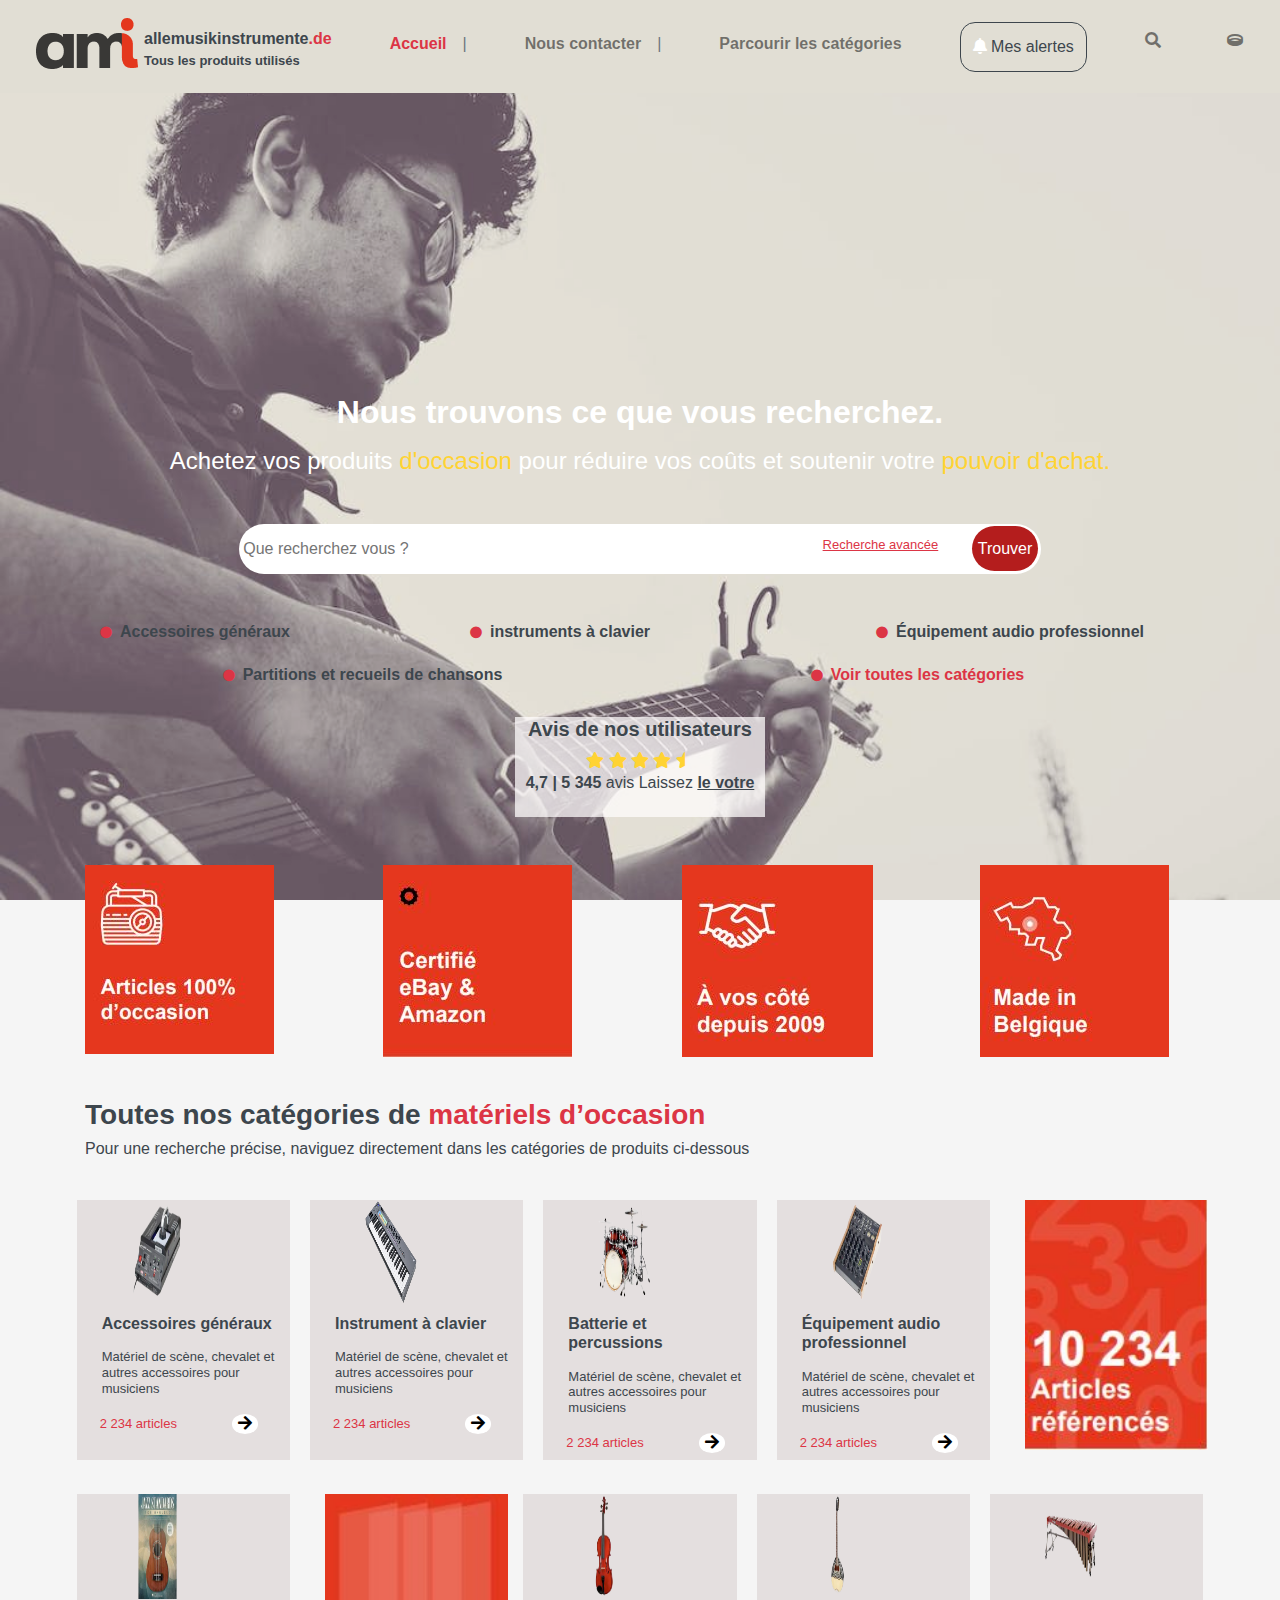
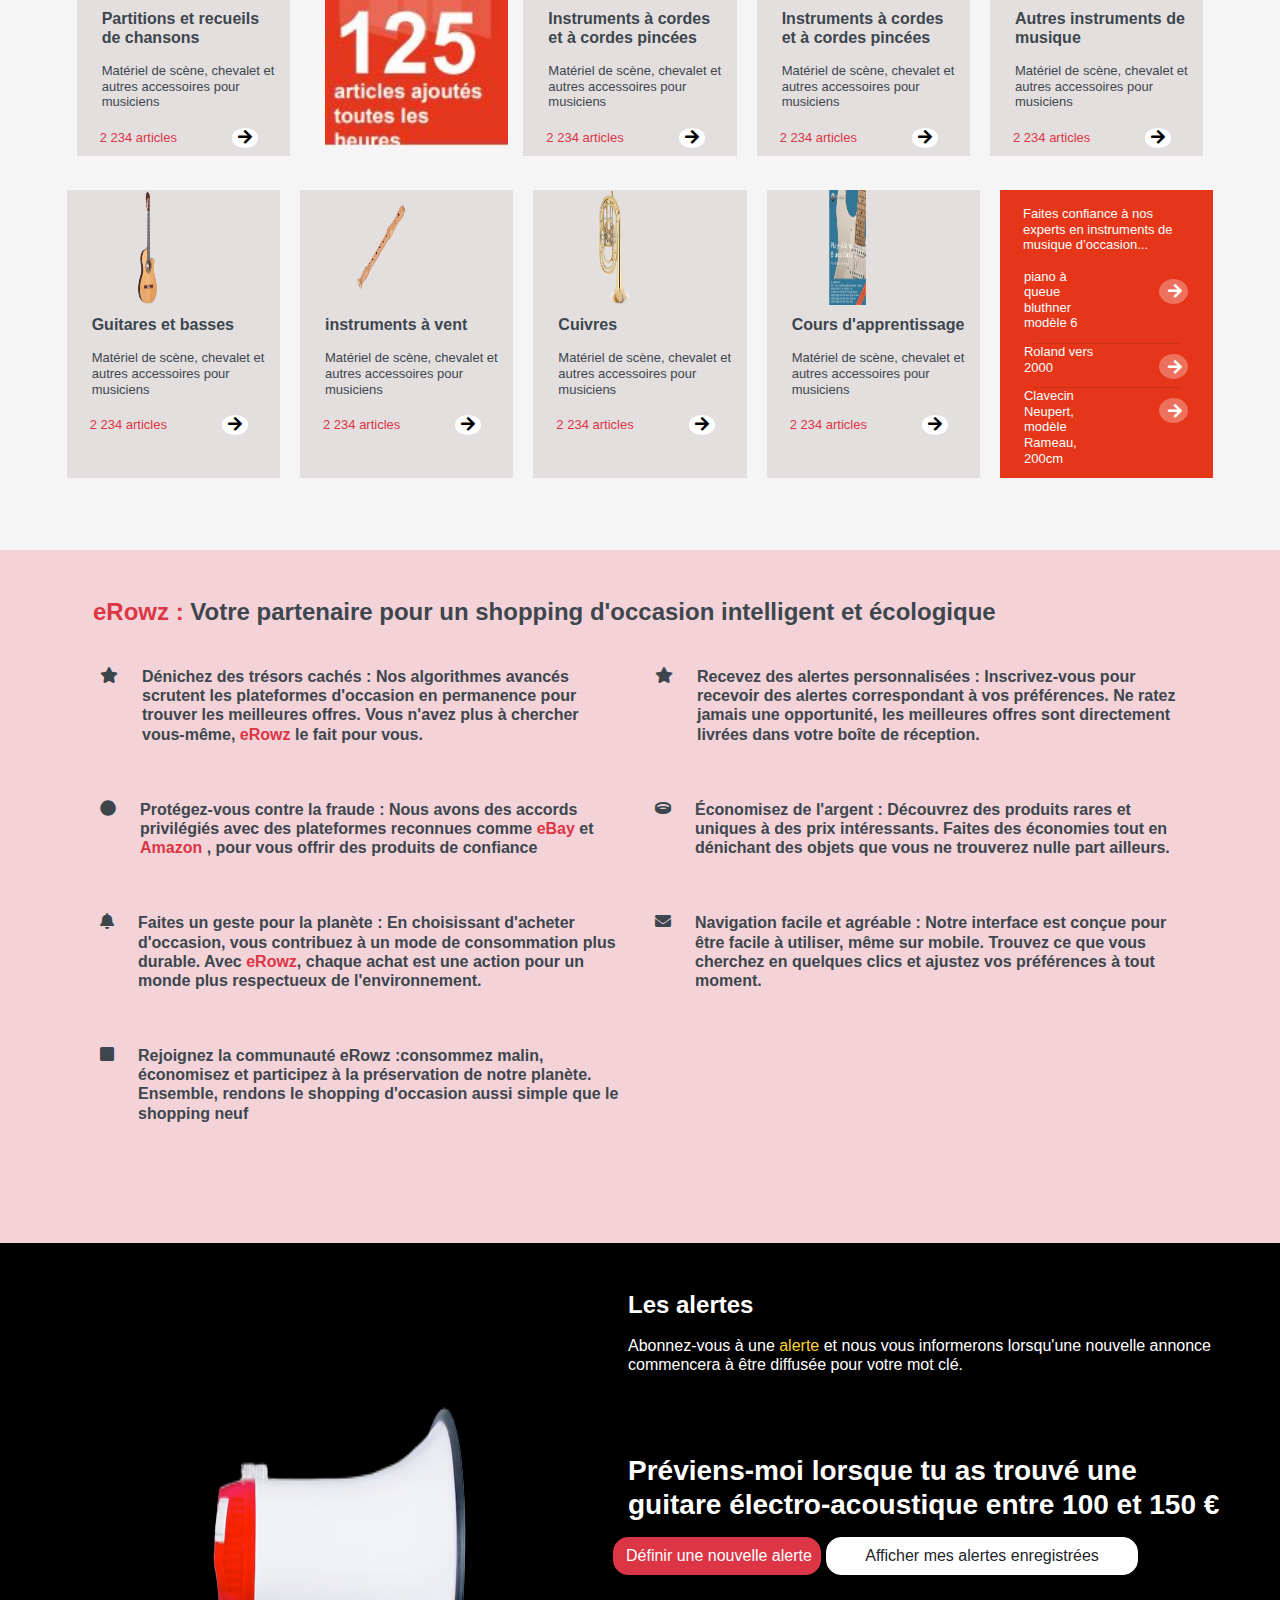
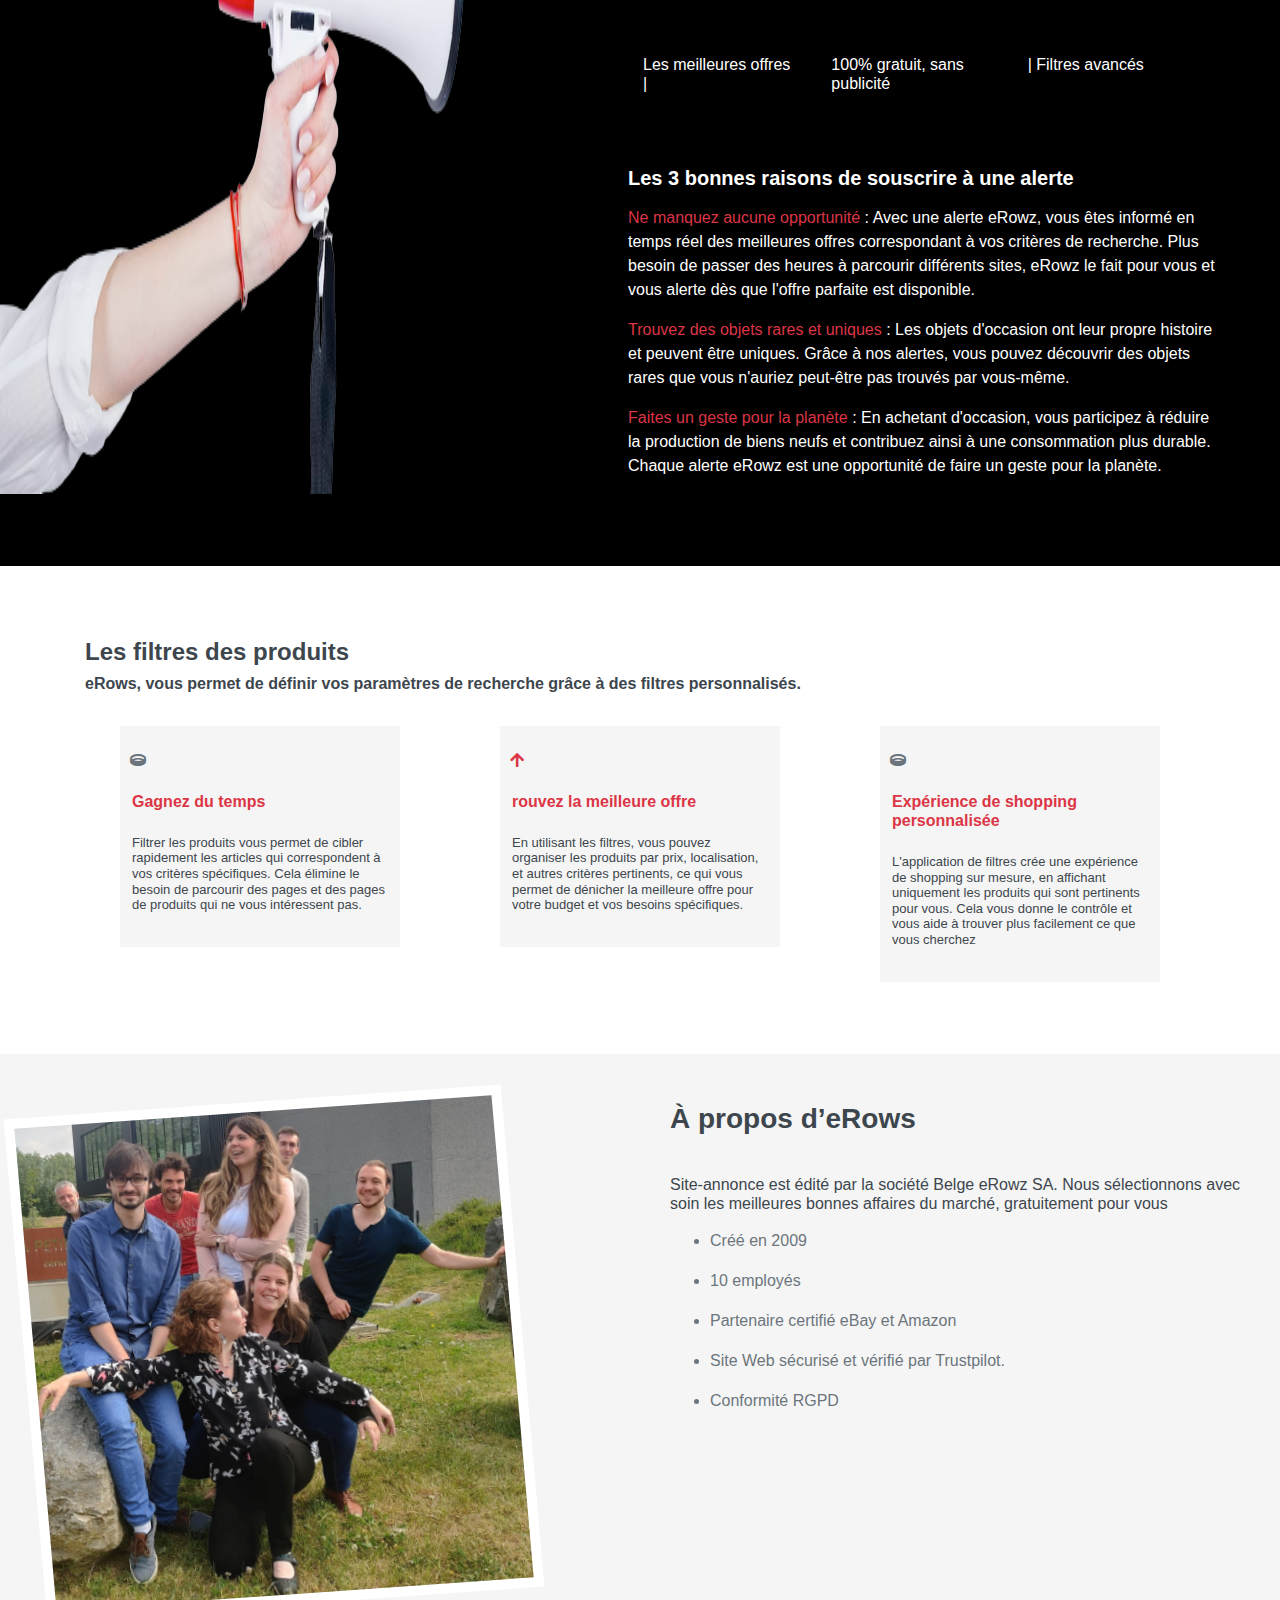
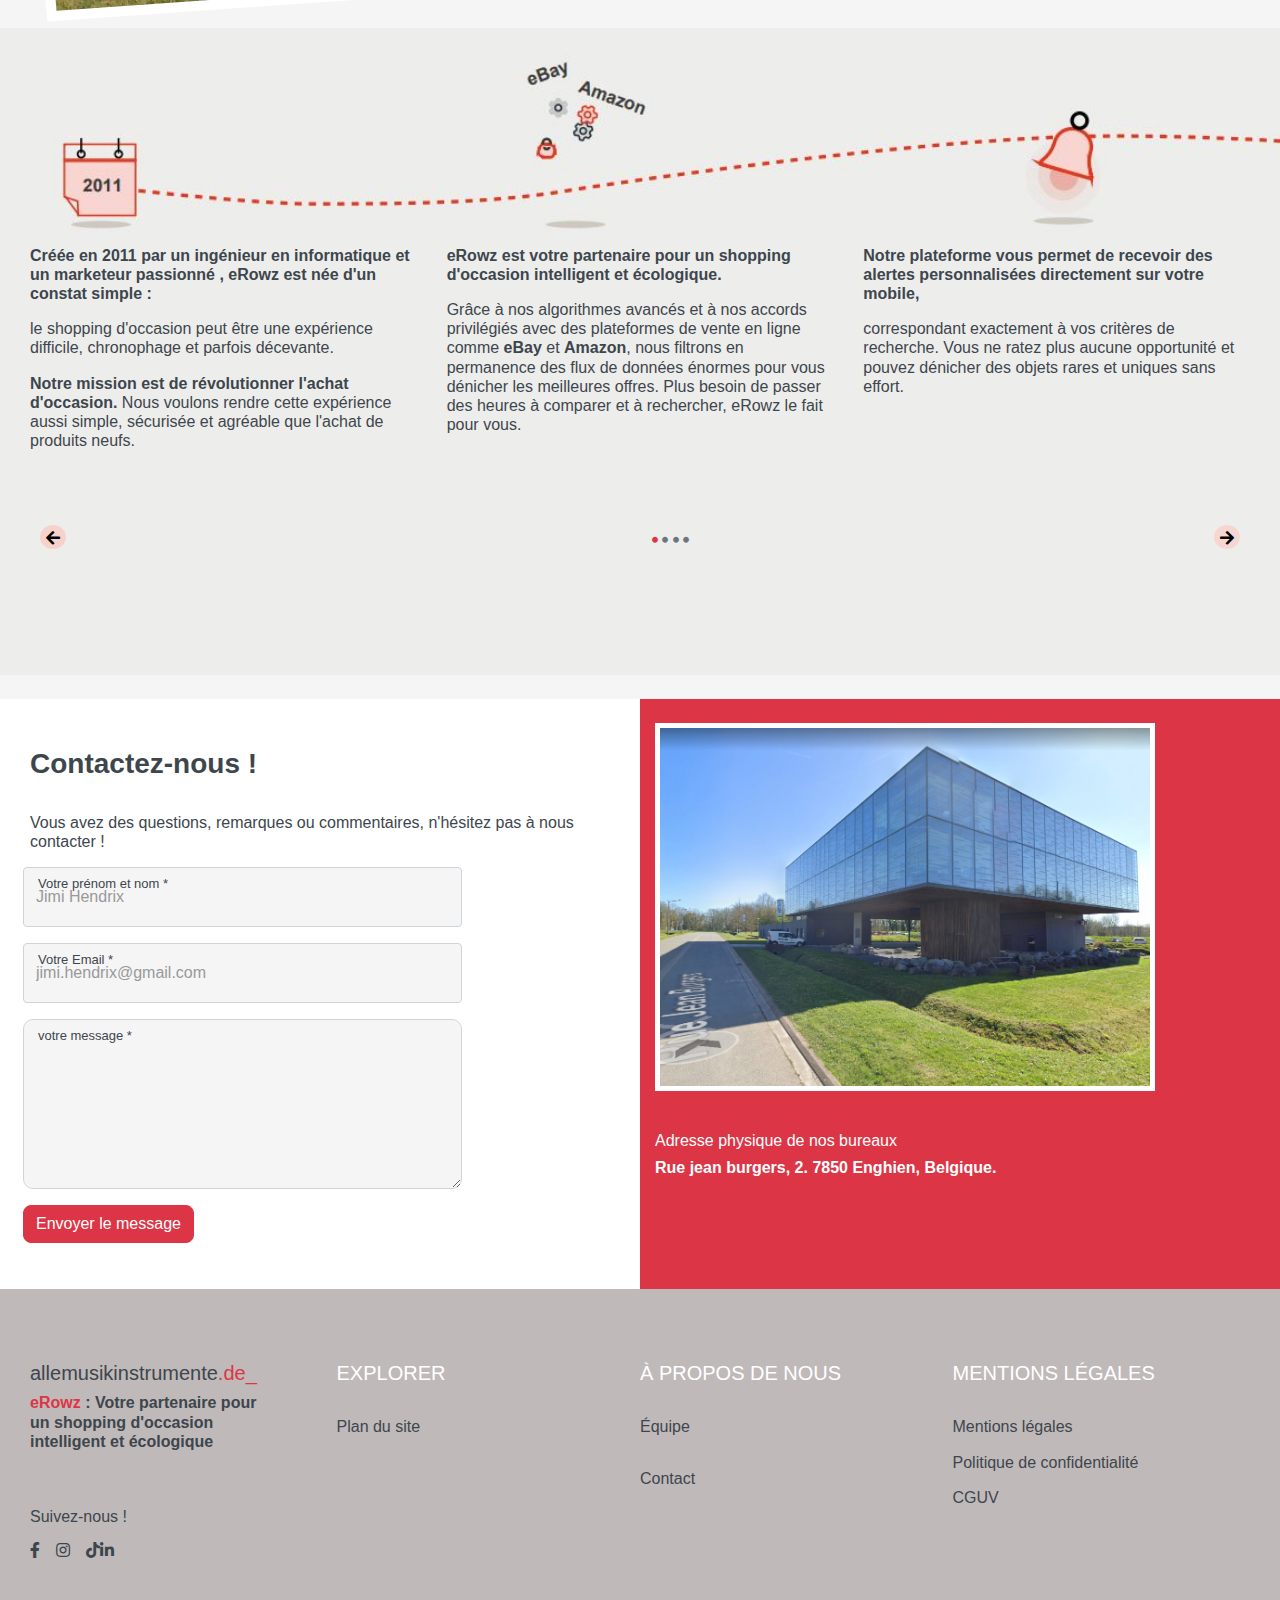
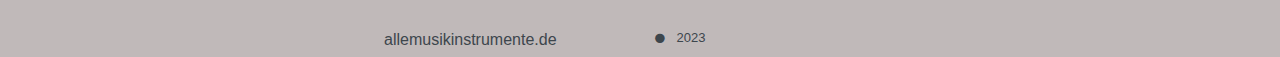
==== commit 5270ea78: "add index" ====
--- a/index.html
+++ b/index.html
@@ -108,9 +108,8 @@
     <h6>Pour une recherche précise, naviguez directement dans les catégories de produits ci-dessous</h6>
    </div>
     <br>
-    <div class="row">
-        <div class="col-lg-2 col-md-2 col-sm-6 col-6 mb-4">
-         <div class="card-item mb-4">
+    <div class="row justify-content-center">
+        <div class="col-lg-2 col-md-4 col-sm-6 col-6 mb-4 card-item">        
              <img src="assets/images/emp.png" class="w-50">
             <h5 class="mb-3 text-md text-Lfont">Accessoires généraux</h5>
            <h5 class="text-sm">Matériel de scène, chevalet et autres accessoires pour musiciens</h5>
@@ -119,9 +118,7 @@
             <button class=""><span class="fa fa-arrow-right"></span></button>
          </div>           
          </div>
-        </div>
-        <div class="col-lg-2 col-md-3 col-sm-6 col-6 ">
-         <div class="card-item mb-4">
+        <div class="col-lg-2 col-md-4 col-sm-6 col-6 mb-4 card-item">
             <img src="assets/images/piano.png" class="w-50">
             <h5 class="mb-3 text-md text-Lfont">Instrument à clavier</h5>
            <h5 class="text-sm">Matériel de scène, chevalet et autres accessoires pour musiciens</h5>
@@ -130,9 +127,7 @@
             <button class=""><span class="fa fa-arrow-right"></span></button>
          </div>           
          </div>
-        </div>
-        <div class="col-lg-2 col-md-4 col-sm-6 col-6 mb-4">
-         <div class="card-item mb-4">
+        <div class="col-lg-2 col-md-4 col-sm-6 col-6 mb-4 card-item">
             <img src="assets/images/drums.png" class="w-50">
             <h5 class="mb-3 text-md text-Lfont">Batterie et percussions</h5>
            <h5 class="text-sm">Matériel de scène, chevalet et autres accessoires pour musiciens</h5>
@@ -141,9 +136,7 @@
             <button class=""><span class="fa fa-arrow-right"></span></button>
          </div>            
          </div>
-        </div>
-        <div class="col-lg-2 col-md-4 col-sm-6 col-6 mb-4">
-         <div class="card-item mb-4"> 
+        <div class="col-lg-2 col-md-4 col-sm-6 col-6 mb-4 card-item">
             <img src="assets/images/fax.png" class="w-50">
            <h5 class="mb-3 text-md text-Lfont">Équipement audio 
             professionnel
@@ -155,14 +148,10 @@
                <button class=""><span class="fa fa-arrow-right"></span></button>
             </div>       
          </div>
-         </div>
-        <div class="col-lg-2 col-md-4 col-sm-6 col-6 mb-4">
-         <div class="card-item mb-4">
-            <img class="card-img" src="assets/images/carditem2.JPG">        
-         </div>
-         </div>
-        <div class="col-lg-2 col-md-4 col-sm-6 col-6 mb-4">
-         <div class="card-item mb-4">
+        <div class="col-lg-2 col-md-4 col-sm-6 col-6 mb-4">   
+            <img class="card-img card-item" src="assets/images/carditem2.JPG">        
+         </div>
+        <div class="col-lg-2 col-md-4 col-sm-6 col-6 mb-4 card-item">        
             <img src="assets/images/jazzguitar.png" class="w-50">
            <h5 class="mb-3 text-md text-Lfont">Partitions et recueils de chansons</h5>  
            <h5 class="text-sm">Matériel de scène, chevalet et autres accessoires pour musiciens</h5>
@@ -170,15 +159,11 @@
             <span class="text-danger text-sm pl-2">2 234 articles</span>
             <button class=""><span class="fa fa-arrow-right"></span></button>
          </div>           
-         </div>
         </div>
         <div class="col-lg-2 col-md-4 col-sm-6 col-6 mb-4">
-         <div class="card-item mb-4">
-            <img src="assets/images/carditem1.JPG" class="card-img">    
-         </div>
-        </div>
-        <div class="col-lg-2 col-md-4 col-sm-6 col-6 mb-4">
-         <div class="card-item">
+            <img  class="card-item card-img" src="assets/images/carditem1.JPG">    
+         </div>
+        <div class="col-lg-2 col-md-4 col-sm-6 col-6 mb-4 card-item">
             <img src="assets/images/bazzguitar.png" class="w-50">
            <h5 class="mb-3 text-md text-Lfont">Instruments à cordes et à cordes pincées</h5>
            <h5 class="text-sm">Matériel de scène, chevalet et autres accessoires pour musiciens </h5>
@@ -186,10 +171,8 @@
             <span class="text-danger text-sm pl-2">2 234 articles</span>
             <button class=""><span class="fa fa-arrow-right"></span></button>
          </div>            
-         </div>
-        </div>
-        <div class="col-lg-2 col-md-4 col-sm-6 col-6 mb-4">
-         <div class="card-item mb-4">
+        </div>
+        <div class="col-lg-2 col-md-4 col-sm-6 col-6 mb-4 card-item"> 
             <img src="assets/images/stringygutar.png" class="w-50">
            <h5 class="mb-3 text-md text-Lfont">Instruments à cordes et à cordes pincées</h5>
            <h5 class="text-sm">Matériel de scène, chevalet et autres accessoires pour musiciens </h5>
@@ -197,10 +180,8 @@
             <span class="text-danger text-sm pl-2">2 234 articles</span>
             <button class=""><span class="fa fa-arrow-right"></span></button>
          </div>            
-         </div>
-        </div>
-        <div class="col-lg-2 col-md-4 col-sm-6 col-6 mb-4">
-         <div class="card-item mb-4">
+        </div>
+        <div class="col-lg-2 col-md-4 col-sm-6 col-6 mb-4 card-item">
             <img src="assets/images/xaxophone.png" class="w-50">
             <h5 class="mb-3 text-md text-Lfont">Autres instruments de musique</h5>
             <h5 class="text-sm">Matériel de scène, chevalet et autres accessoires pour musiciens</h5>
@@ -209,9 +190,7 @@
                <button class=""><span class="fa fa-arrow-right"></span></button>
             </div>            
          </div>
-         </div>
-        <div class="col-lg-2 col-md-4 col-sm-6 col-6 mb-4">
-         <div class="card-item mb-4">
+        <div class="col-lg-2 col-md-4 col-sm-6 col-6 mb-4 card-item">  
             <img src="assets/images/guitar1m.png" class="w-50">
            <h5 class="mb-3 text-md text-Lfont">Guitares et basses</h5>
            <h5 class="text-sm">Matériel de scène, chevalet et autres accessoires pour musiciens</h5>
@@ -219,10 +198,8 @@
             <span class="text-danger text-sm pl-2">2 234 articles</span>
             <button class=""><span class="fa fa-arrow-right"></span></button>
          </div>  
-         </div>
-        </div>
-        <div class="col-lg-2 col-md-4 col-sm-6 col-6 mb-4 ">
-         <div class="card-item mb-4">
+        </div>
+        <div class="col-lg-2 col-md-4 col-sm-6 col-6 mb-4 card-item">
             <img src="assets/images/flute.png" class="w-50">
        <h5 class="mb-3 text-md text-Lfont">instruments à vent</h5>
        <h5 class="text-sm">Matériel de scène, chevalet et autres accessoires pour musiciens</h5>
@@ -231,9 +208,7 @@
          <button class=""><span class="fa fa-arrow-right"></span></button>
       </div>  
          </div>
-        </div>
-        <div class=" col-lg-2 col-md-4 col-sm-6 col-6 mb-4">
-         <div class="card-item mb-4">
+        <div class=" col-lg-2 col-md-4 col-sm-6 col-6 mb-4 card-item">
             <img src="assets/images/trumpet.png" class="w-50">
            <h5 class="mb-3 text-md text-Lfont">Cuivres</h5>
            <h5 class="text-sm">Matériel de scène, chevalet et autres accessoires pour musiciens</h5>
@@ -242,9 +217,7 @@
             <button class=""><span class="fa fa-arrow-right"></span></button>
          </div>  
          </div>
-        </div>
-        <div class=" col-lg-2 col-md-4 col-sm-6 col-6 mb-4">
-         <div class="card-item mb-4">
+        <div class=" col-lg-2 col-md-4 col-sm-6 col-6 mb-4 card-item">  
             <img src="assets/images/guitarpaper.png" class="w-50">
            <h5 class="mb-3 text-md text-Lfont">Cours d'apprentissage</h5>
            <h5 class="text-sm">Matériel de scène, chevalet et autres accessoires pour musiciens</h5>
@@ -253,16 +226,13 @@
             <button class=""><span class="fa fa-arrow-right"></span></button>
          </div>  
          </div>
-        </div>
-        <div class="col-lg-2 col-md-4 col-sm-6 col-6 mb-4">
-         <div class="card-item w-100 la-card-item">
+        <div class="col-lg-2 col-md-4 col-sm-6 col-6 mb-4 card-item w-100 la-card-item">
             <h5 class="mb-3 text-sm text-light pt-3 pl-2">Faites confiance à nos experts en instruments de musique d’occasion...</h5>
             <div class="card-item-last mb-1"><h5 class="text-sm">piano à queue bluthner modèle 6</h5><button class="btn-arrow"><span class="fa fa-arrow-right text-light"></span></button></div>
             <hr>
             <div class="card-item-last mb-1 "><h5 class="text-sm">Roland vers 2000</h5><button class="btn-arrow"><span class="fa fa-arrow-right text-light"></span></button></div>
                <hr>
                <div class="card-item-last mb-1 "><h5 class="text-sm">Clavecin Neupert, modèle Rameau, 200cm</h5><button class="btn-arrow"><span class="fa fa-arrow-right text-light"></span></button></div>              
-         </div>
          </div>
    </div>
    <br><br>
--- a/assets/css/style.css
+++ b/assets/css/style.css
@@ -10223,6 +10223,7 @@
 
 .card-item{
     background-color: rgb(228, 223, 223);
+    margin:10px;
 }
 
 .card-item h5:nth-child(2){
@@ -10282,9 +10283,6 @@
     margin-bottom: 6% !important;
 }
 
-.v-footer .display-flex span{
-   
-}
 
 .footer .div-center h5:nth-child(1){
     padding-left: 30%;
@@ -10371,6 +10369,11 @@
       .dot-circle{
         margin-right: 4% !important;
       }
+      .card-item:not(img){
+        margin:auto auto;
+        border:5px solid #F5F5F5;
+      }
+      
 }
 
  @media(min-width:800px){
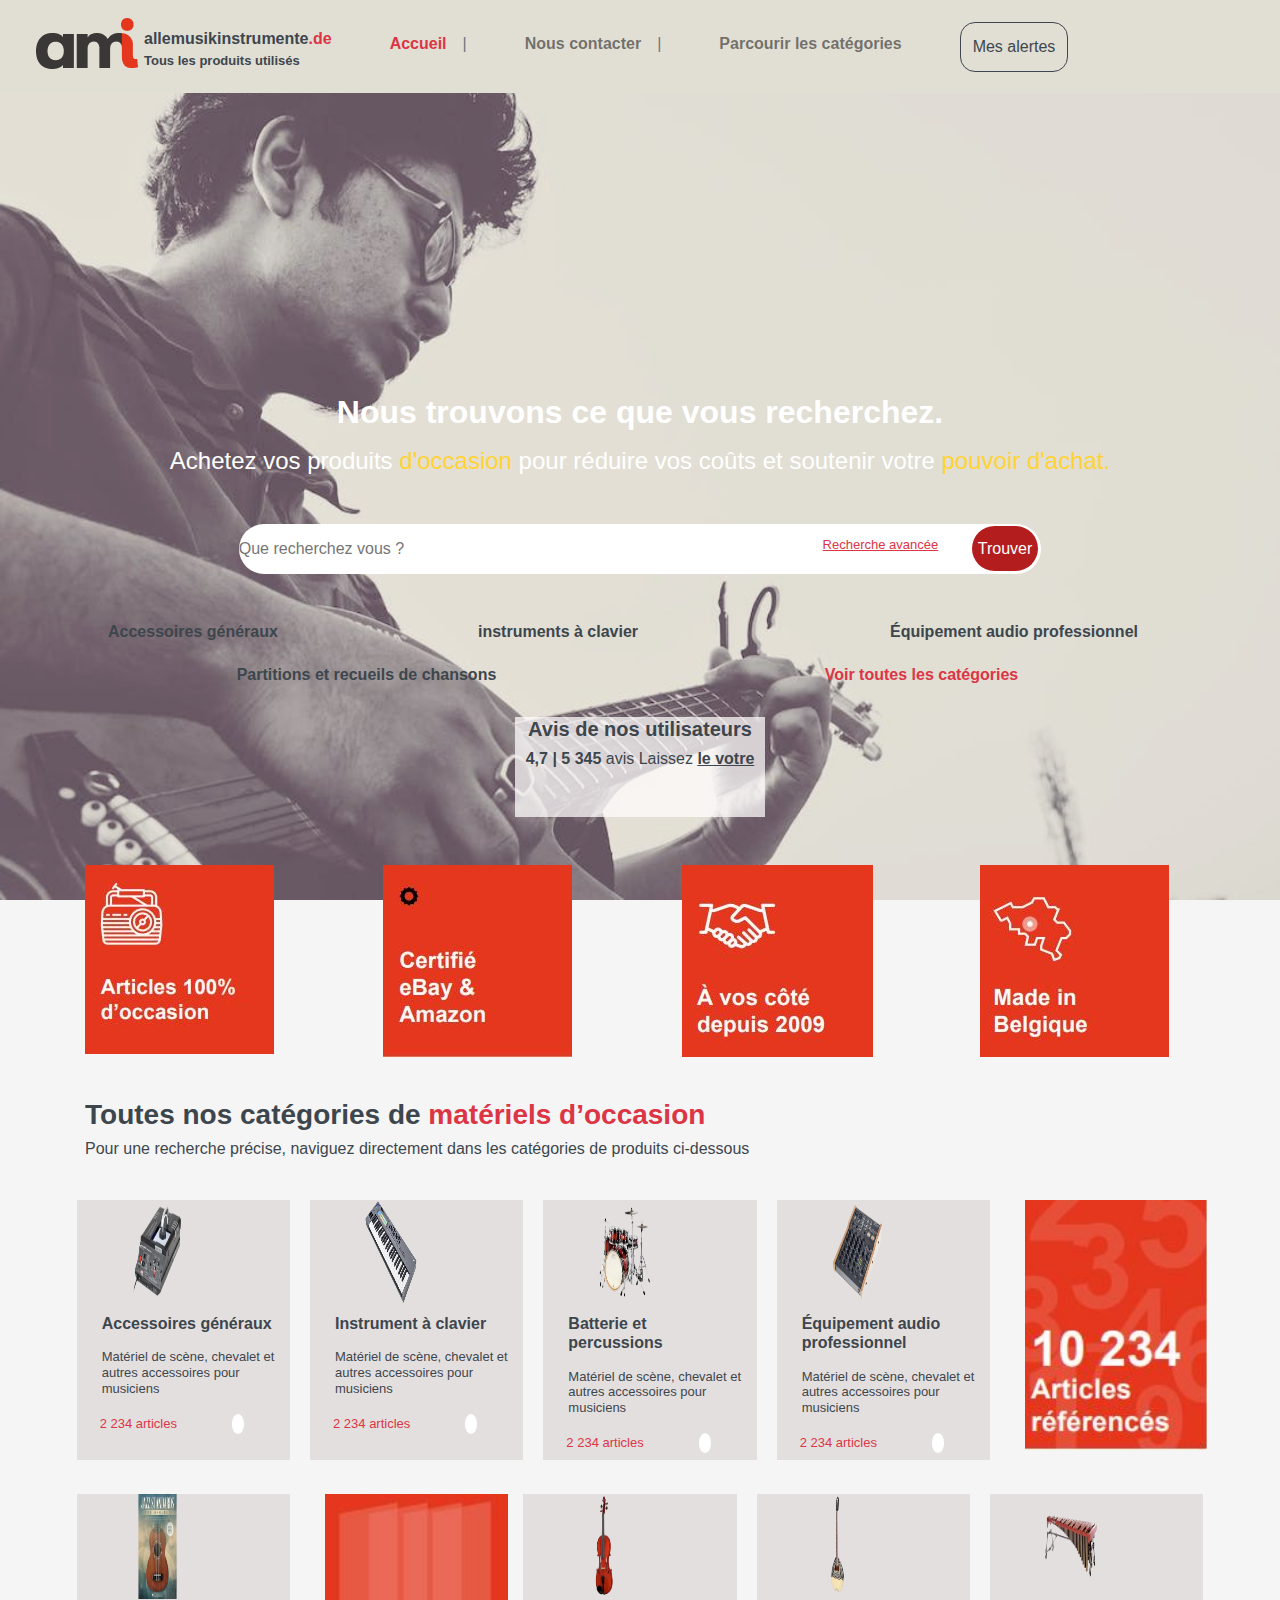
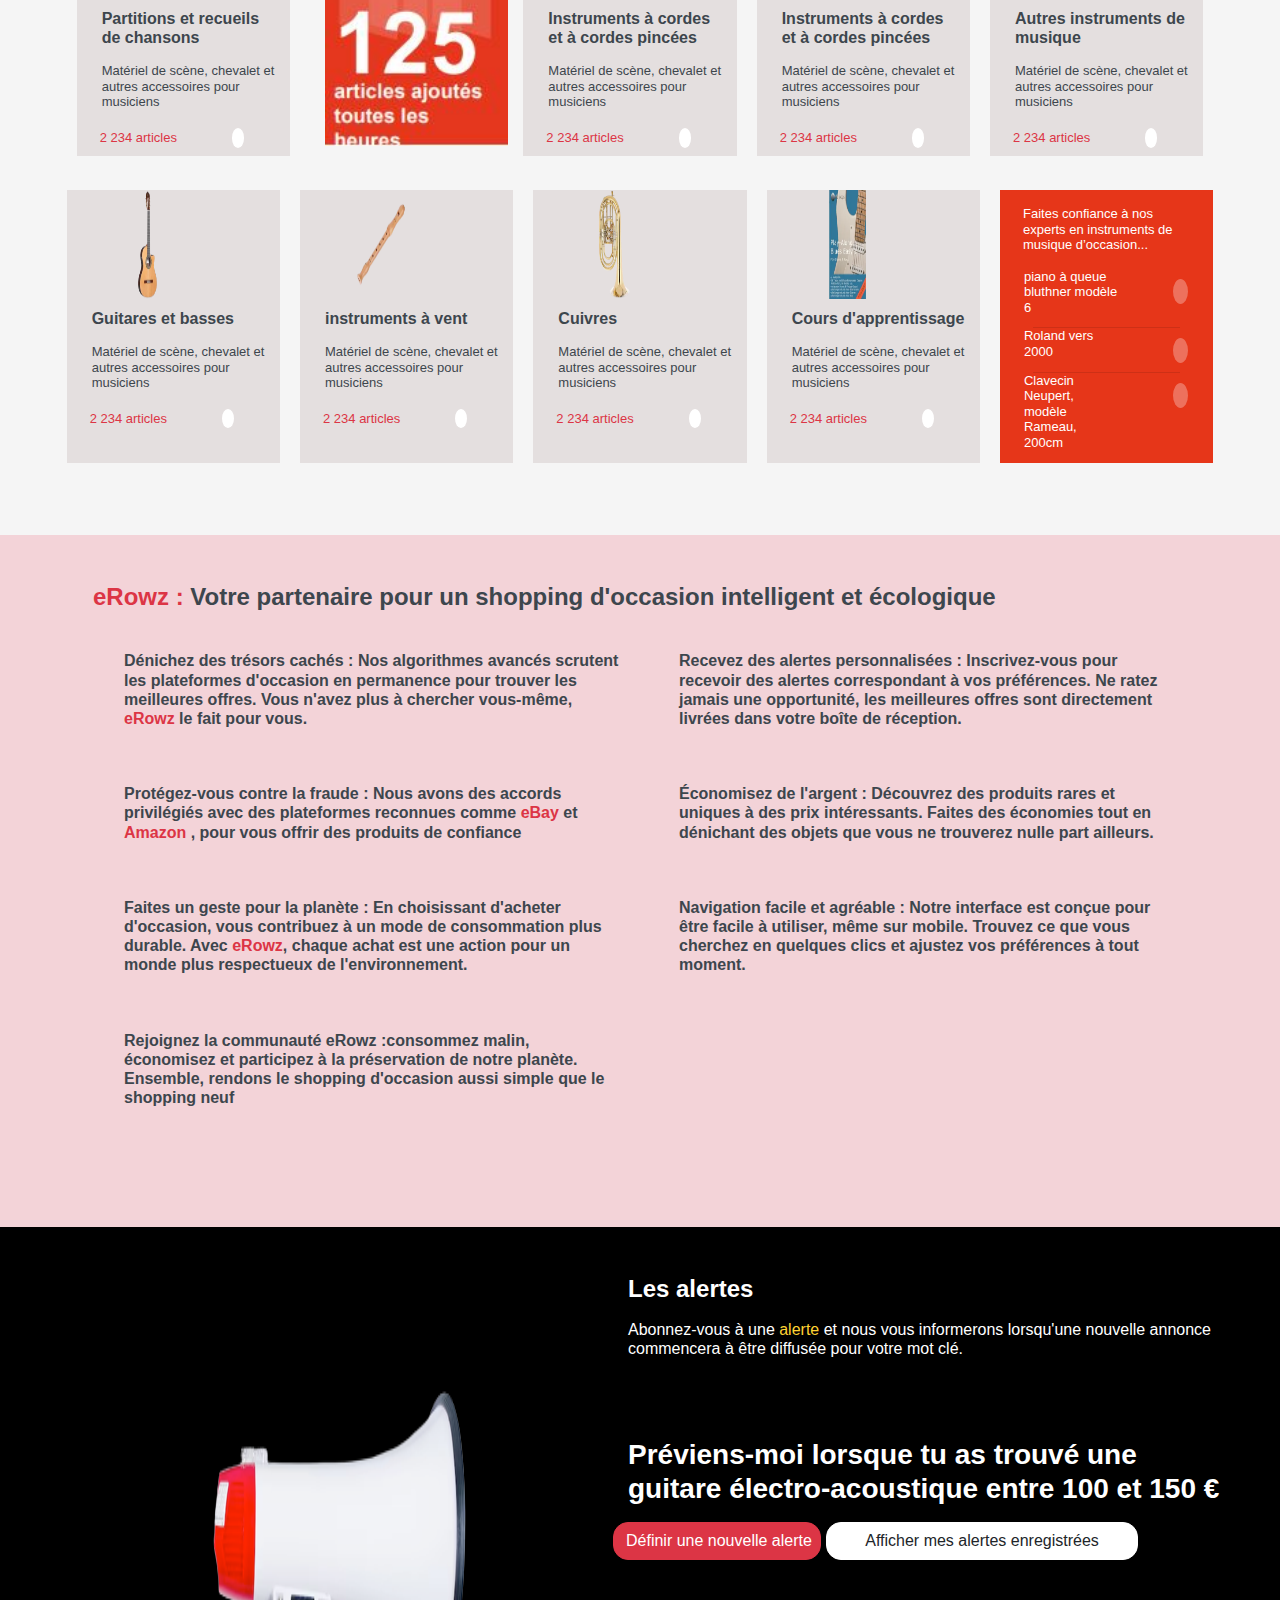
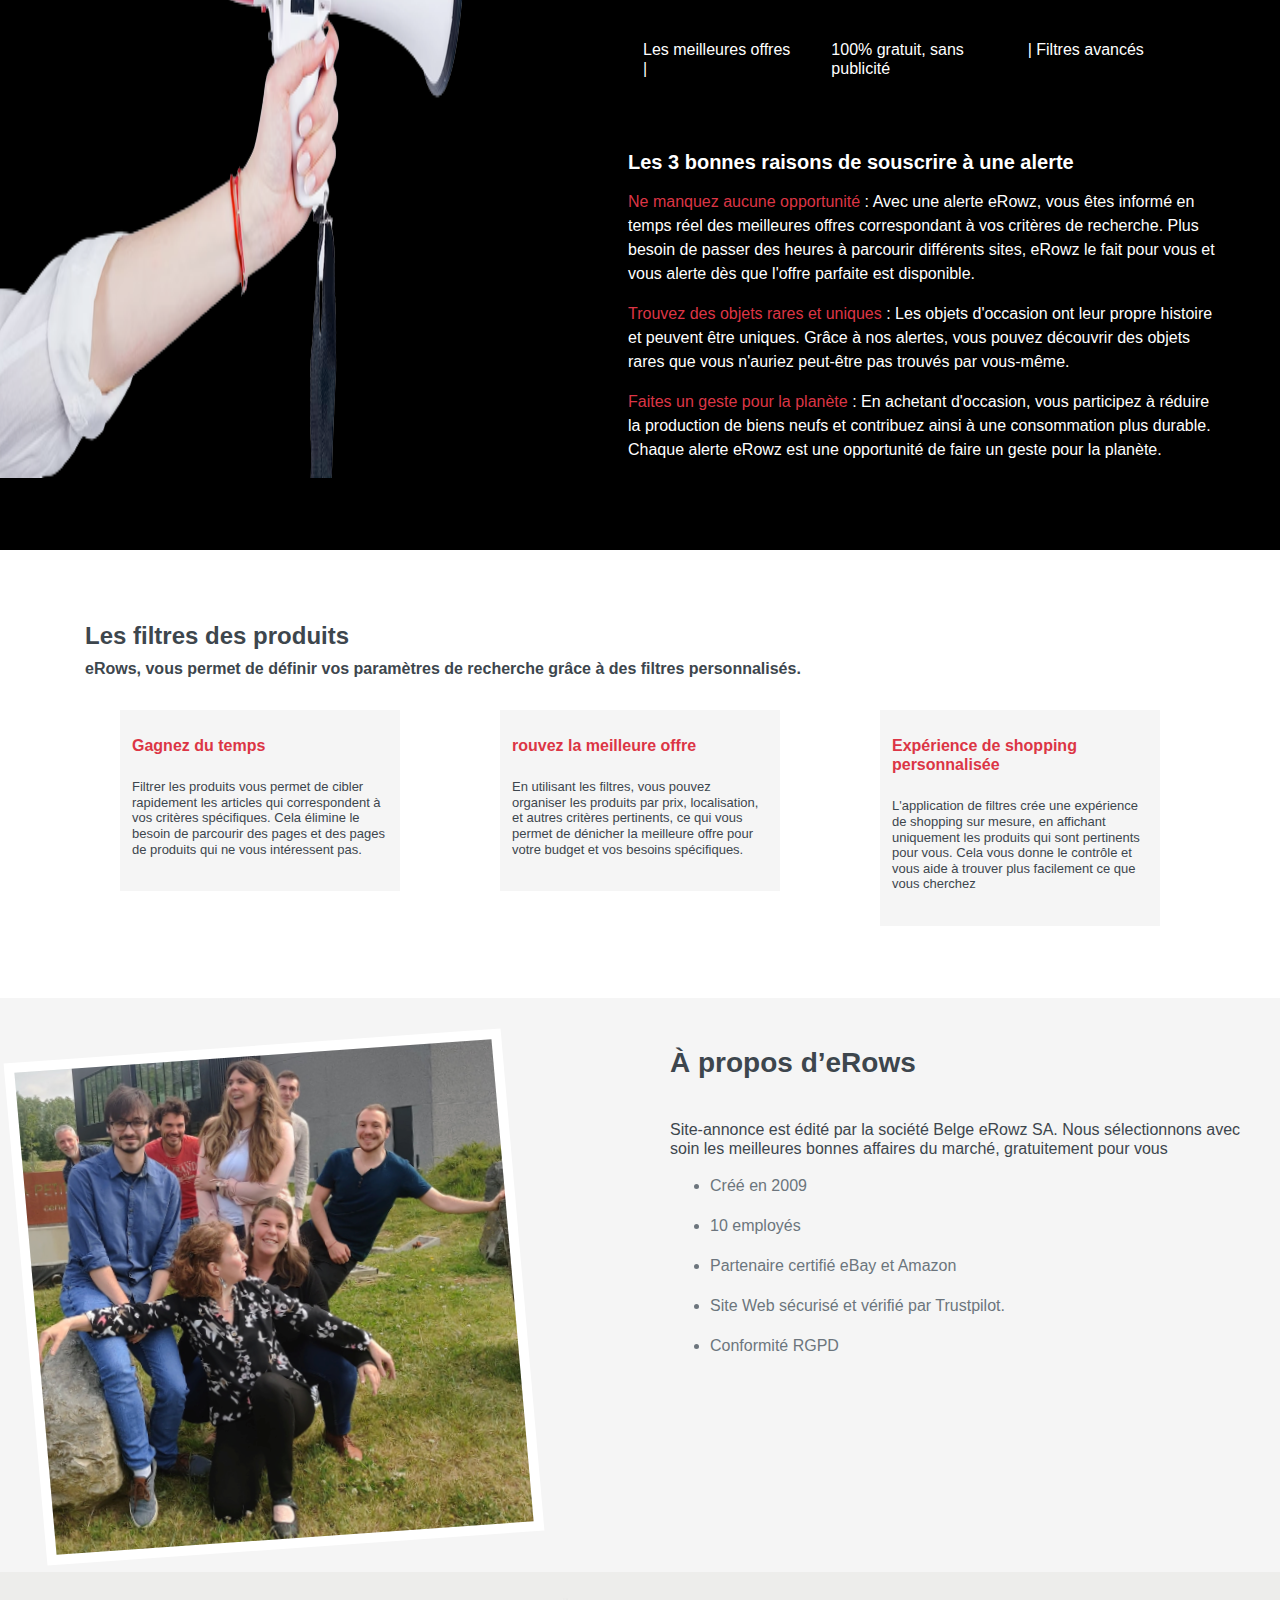
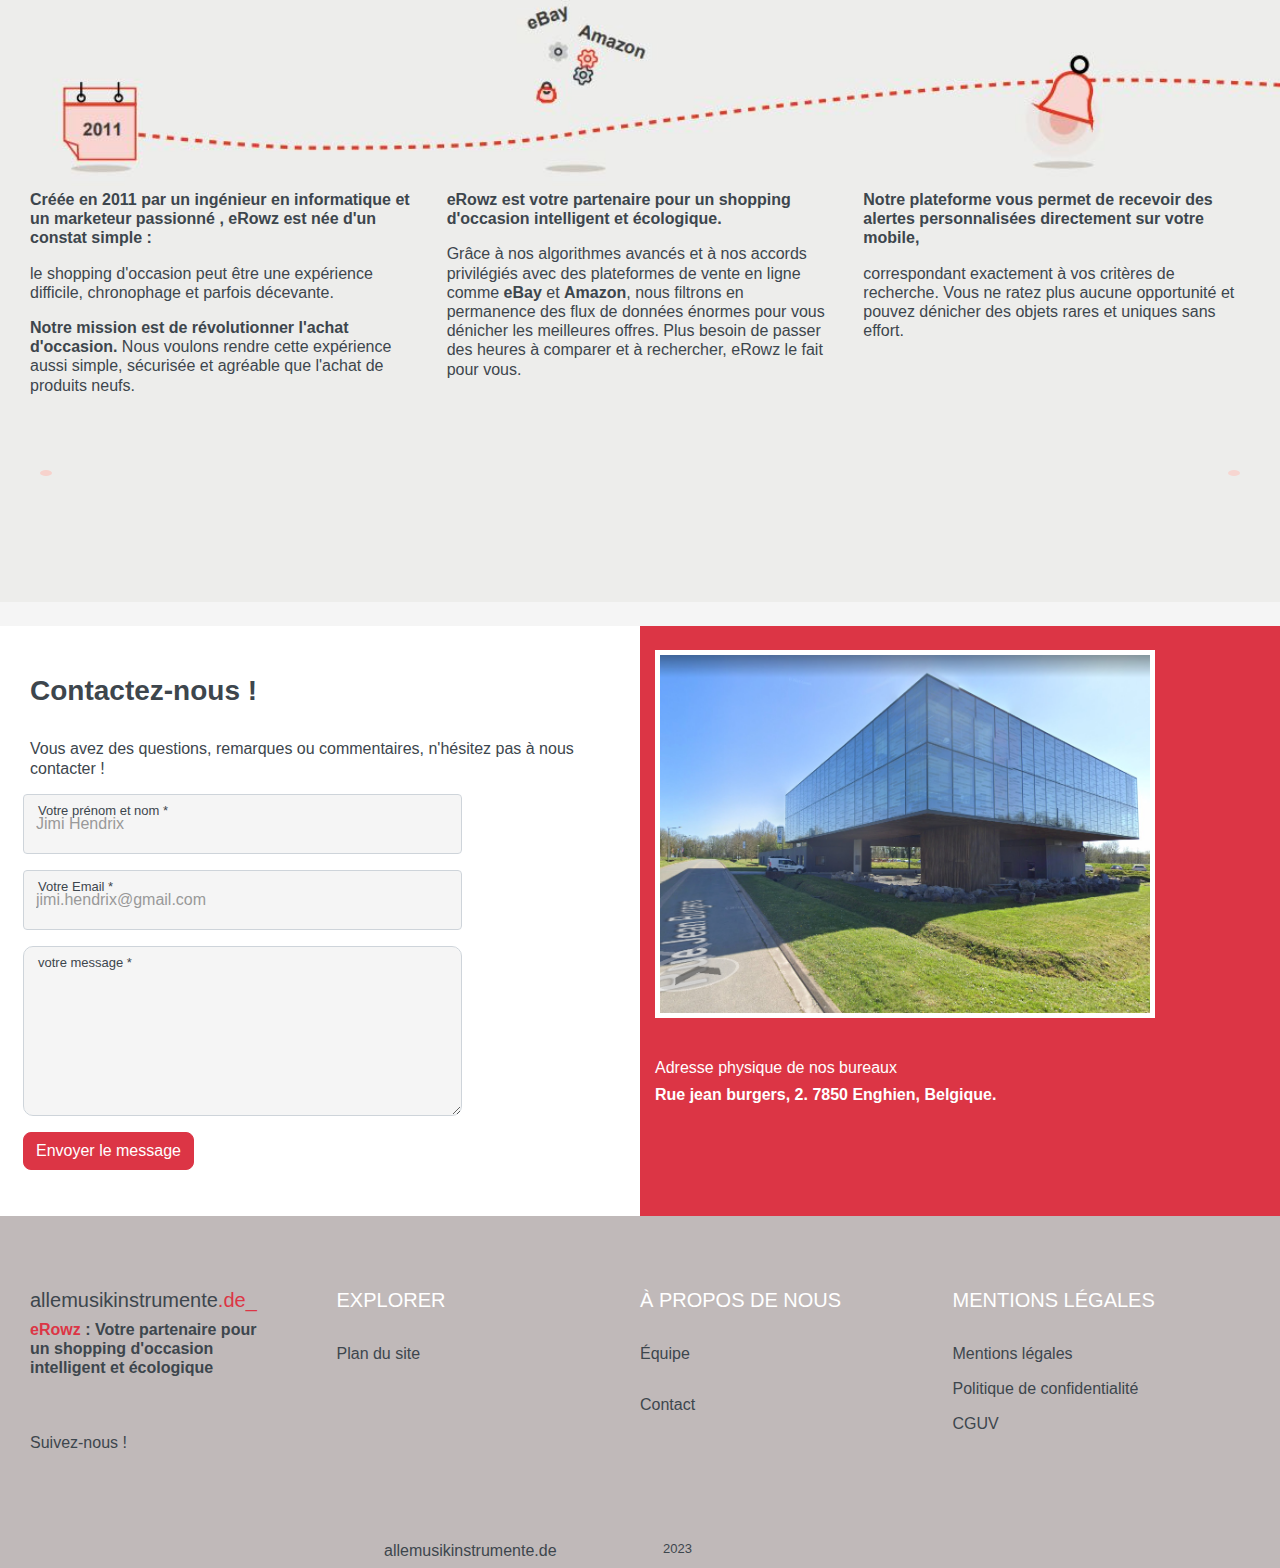
==== commit 3119c8e9: "update index" ====
--- a/index.html
+++ b/index.html
@@ -2,14 +2,14 @@
     <head>
       <meta charset="utf-8">
       <meta name="viewport" content="width=device-width, initial-scale=1">
-      <link href="https://cdnjs.cloudflare.com/ajax/libs/font-awesome/5.10.0/css/all.min.css" rel="stylesheet">
+      <link rel="stylesheet" href="https://cdnjs.cloudflare.com/ajax/libs/font-awesome/6.4.2/css/all.min.css" integrity="sha512-z3gLpd7yknf1YoNbCzqRKc4qyor8gaKU1qmn+CShxbuBusANI9QpRohGBreCFkKxLhei6S9CQXFEbbKuqLg0DA==" crossorigin="anonymous" referrerpolicy="no-referrer" />
             <link rel="stylesheet" href="assets/css/style.css">
       <title>Document</title>
     </head>
     <body class="home-body">
       <nav class="navbar navbar-expand-lg navbar-light home-nav">
           <a class="navbar-brand"><img src="assets\images\logo.png"></a>
-          <button class="btn btn-outline-dark ml-auto mr-2 no-display"><span class="fa fa-bell text-light"></span></button>
+          <button class="btn btn-outline-dark ml-auto mr-2 no-display"><span class="fa-regular fa-bell text-light"></span></button>
           <button type="button" class="navbar-toggler" data-toggle="collapse" data-target="#navbarCollapse">
             <span class="fa fa-square"></span>
           </button>  
@@ -31,7 +31,7 @@
           <li class="nav-item">
                  <a class="nav-link"  href="#">Parcourir les catégories</a>
            </li>
-           <li class="nav-item text-Lfont"><button class="btn btn-outline-dark btn-bd-ra btn-nav"><i class="fa fa-bell"></i> Mes alertes</button></li>  
+           <li class="nav-item text-Lfont"><button class="btn btn-outline-dark btn-bd-ra btn-nav"><i class="fa-regular fa-bell"></i> Mes alertes</button></li>  
            <li class="nav-item">
                <a class="nav-link text-Lfont"><span class="fa fa-search"></span></a>
            </li>
@@ -49,8 +49,8 @@
        <p></p>
        <center>
         <div class="input-container col-md-9 mb-4">
-          <input type="text" class=" search-inp" placeholder="ㅤ Que recherchez vous ?">
-           <i class="fa fa-circle-o"></i>
+          <input type="text" class="search-inp" placeholder="Que recherchez vous ?">
+           <span class="fa-regular fa-circle"></span>
           <h5 class="text-sm text-danger text-underline">Recherche avancée</h5>
            <button class="search-btn">Trouver</button>
         </center>
@@ -254,7 +254,7 @@
 
           <div  class="col-md-6 mb-5 display-flex"><span class="fa fa-ring text-dark pr-4"></span><h5 class="text-md text-mdfont"><strong>Économisez de l'argent : </strong>ㅤDécouvrez des produits rares et uniques à des prix intéressants. Faites des économies tout en dénichant des objets que vous ne trouverez nulle part ailleurs.</h5>
           </div>
-          <div class="col-md-6 mb-5 text-md display-flex"><span class="fa fa-bell text-dark pr-4"></span><h5 class="text-md text-mdfont"><strong>Faites un geste pour la planète : </strong>ㅤEn choisissant d'acheter d'occasion, vous contribuez à un mode de consommation plus durable. Avec <span class="text-danger">eRowz</span>, chaque achat est une action pour un monde plus respectueux de l'environnement.</h5>
+          <div class="col-md-6 mb-5 text-md display-flex"><span class="fa-regular fa-bell text-dark pr-4"></span><h5 class="text-md text-mdfont"><strong>Faites un geste pour la planète : </strong>ㅤEn choisissant d'acheter d'occasion, vous contribuez à un mode de consommation plus durable. Avec <span class="text-danger">eRowz</span>, chaque achat est une action pour un monde plus respectueux de l'environnement.</h5>
           </div>
           <div class="col-md-6 mb-5 text-md display-flex"><span class="fa fa-envelope text-dark pr-4"></span><h5 class="text-md text-mdfont"><strong>Navigation facile et agréable : </strong>ㅤNotre interface est conçue pour être facile à utiliser, même sur mobile. Trouvez ce que vous cherchez en quelques clics et ajustez vos préférences à tout moment.</h5>
          </div>
@@ -265,7 +265,7 @@
     <div class="ii-footer">
         <br><br>
     <div class="row">
-      <img src="assets\images\largermic.png">
+      <img src="assets\images\largermic.png" id="largermic-img">
         <div class="col-md-6 ii-content">
       <div class="container">
         <h4 class="text-light"><strong>Les alertes</strong></h4>
@@ -465,7 +465,7 @@
            <div class="display-flex container">
               <i class="fab fa-facebook-f text-dark pr-3 mb-4"></i>
             <i class="fab fa-instagram text-dark pr-3 mb-4"></i>
-            <i class="fab fa-tiktok text-dark"></i>
+            <i class="fab fa-tiktok text-dark pr-3 mb-4"></i>
             <i class="fab fa-linkedin-in text-dark pr-3 mb-4"></i>
          </div>
           </div>
--- a/assets/css/style.css
+++ b/assets/css/style.css
@@ -10127,13 +10127,23 @@
 
 .div-alert-down{
     background-color: rgb(192, 185, 185);
-    height:30px;
+    height:80px;
+}
+
+.alert-main-btn{
+   max-width: fit-content;
+   white-space: nowrap;
 }
 
 .div-alert-down button{
   margin-top: 10px;
   border-radius: 5px;
-  width: 50px !important;
+  max-width: 20% !important;
+}
+
+.alert-date{
+ padding-right: auto !important;
+ font-size: 15px;
 }
 
 .alert-body{
@@ -10148,9 +10158,16 @@
   border-radius: 50%;
 }
 
+.div-alert-down button:nth-child(4){
+  border-radius: 30px;
+}
+
 .btn-head{
     margin-left: 56%;
     border-radius: 10px;
+    display: block !important;
+    background-color: #E5371E !important;
+    border-radius: 10px !important;
 }
 
 .vertical-bar{
@@ -10298,7 +10315,7 @@
 }
 
 .dot-circle{
-    margin-right:11% !important;
+    margin-right:15% !important;
 }
 
 .dot-circle .fa-circle{
@@ -10347,7 +10364,7 @@
         margin-right:auto !important;
     }
 
-    div div div h6 .vertical-bar{
+   .ii-footer div div h6 .vertical-bar{
         display: none;
     }
     .cont-btn{
@@ -10373,11 +10390,51 @@
         margin:auto auto;
         border:5px solid #F5F5F5;
       }
+
+      .side-imgs{
+        display: none;
+      }
       
+      div.simi-cont div.simi-items div.col-lg-2:not(:first-child){
+         display: none !important;
+      }
+      .btn-d-al{
+        display: none;
+      }
+
+      .div-alert-down button:nth-child(4){
+        border-radius: 50%;
+        .fa-greater-than{
+          padding-right: 10px!important;
+          font-size: larger;
+          font-weight: 700;
+        }
+      }
+
+      .dot-circle{
+        padding-right: 5% !important;
+      }
+
+      .detail-down-si .row div button{
+        margin-left:5% !important;
+        max-width: 400px !important;
+     } 
+     
+     .de-img img{
+      max-width: 100% !important;
+      max-height: 100%;
+      margin-bottom: 0;
+    }
 }
 
- @media(min-width:800px){
-    
+ @media(min-width:768px){
+    .down-imgs{
+      display: none;
+    }
+
+    .next-fas{
+      display: none !important;
+    }
  }
 
 .text-mdfont{
@@ -10388,7 +10445,61 @@
     background-color: #e63619; 
 }
 
+.next-fas div.display-flex button{
+  background-color: #F3D3D8;
+}
+
 .card-item-last h5{
   padding-left: 9px !important;
   color: white;
-}+}
+
+.simi-items div.col-lg-2{
+  background-color: whitesmoke;
+  border:5px solid whitesmoke;
+  margin:auto auto;
+}
+
+.detail-down-si{
+  background-color: whitesmoke;
+}
+
+.detail-down-si .row h5 span.fa{
+   background-color: white;
+   border-radius: 50%;
+   text-align: center;
+   margin-right: 5px;
+   width: 30px;
+}
+
+.detail-down-si .row div button{
+   min-width: 160px;
+   border-radius: 5px;
+} 
+
+.side-imgs{
+  height: 60% !important;
+  max-width: 6rem !important;
+}
+
+.img-border{
+ width: 100%;
+}
+
+.down-imgs .img-border{
+  margin: auto auto;
+  width: 100px !important;
+}
+
+.de-img{
+  max-width: 160% !important;
+  max-height: 70%;
+  margin-bottom: 0;
+}
+
+.de-img img{
+  width: 150% !important;
+  height: 20em;
+  margin: 0 auto;
+}
+
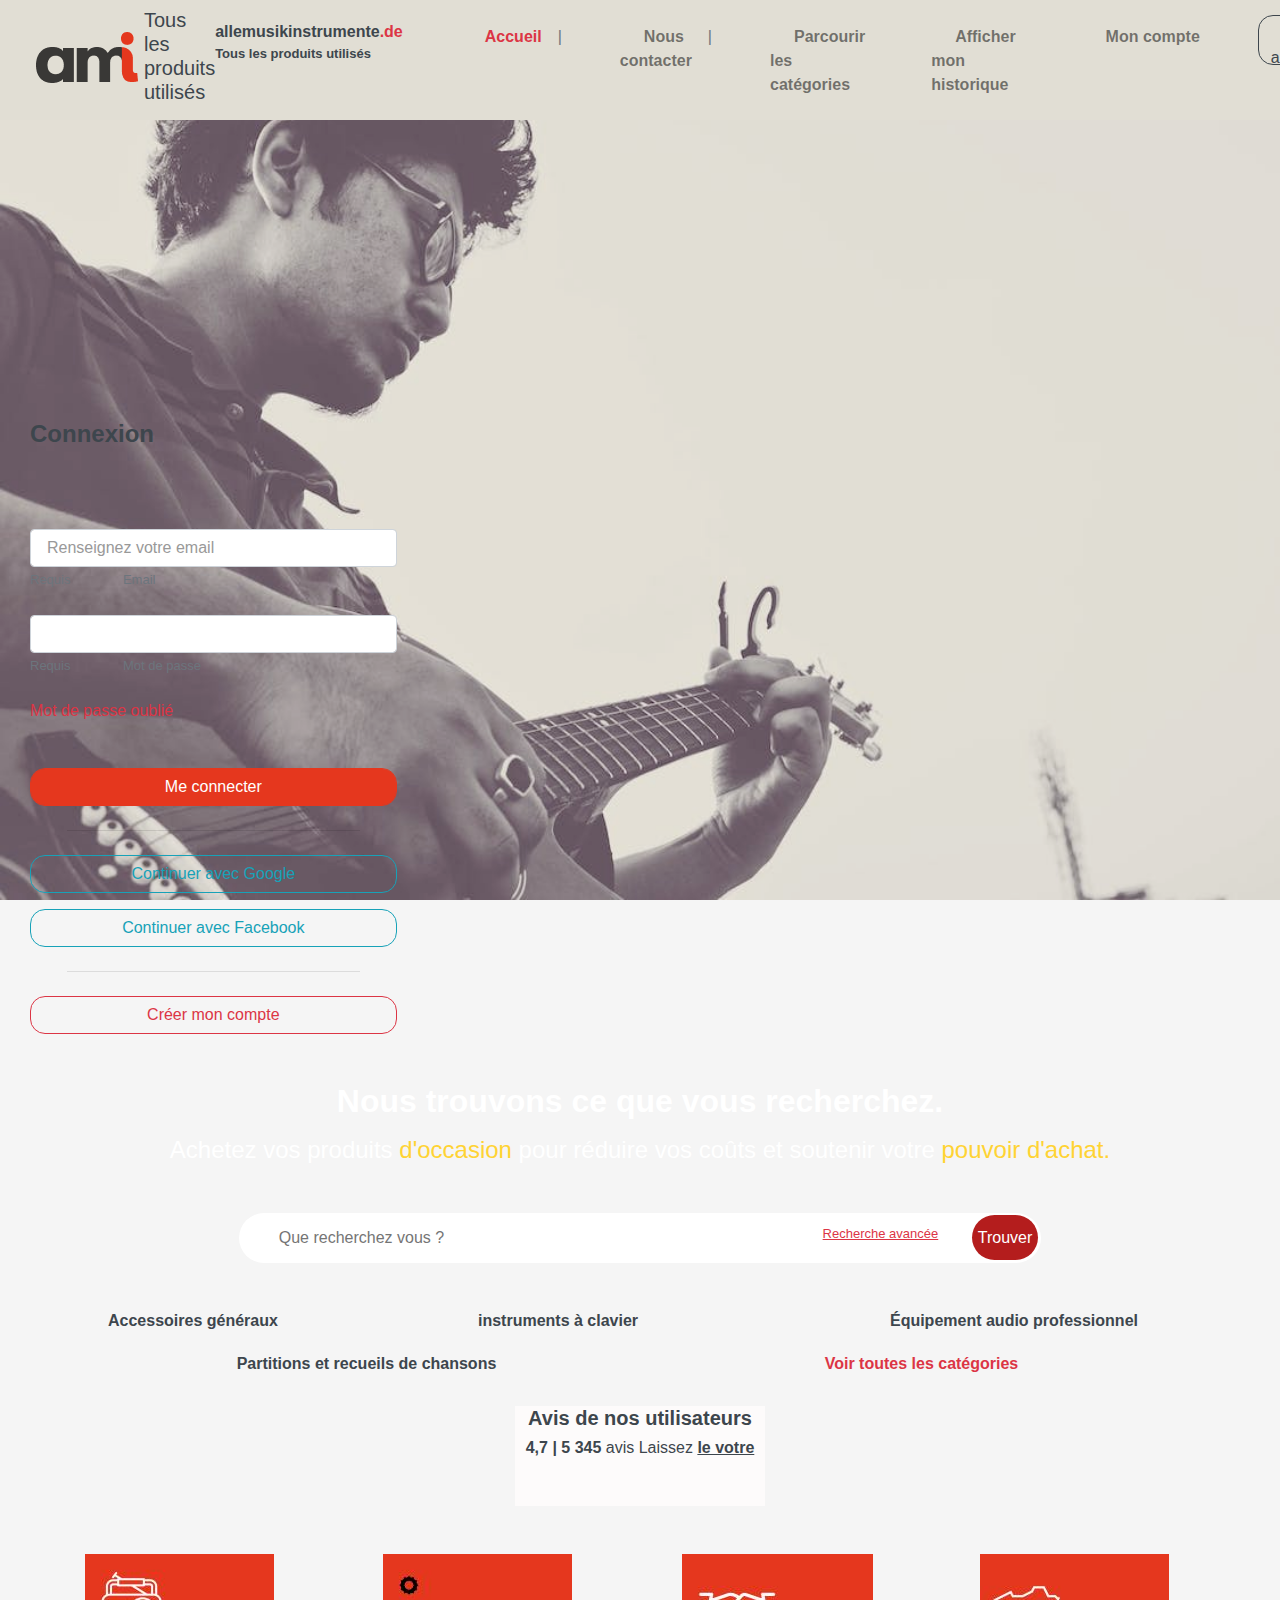
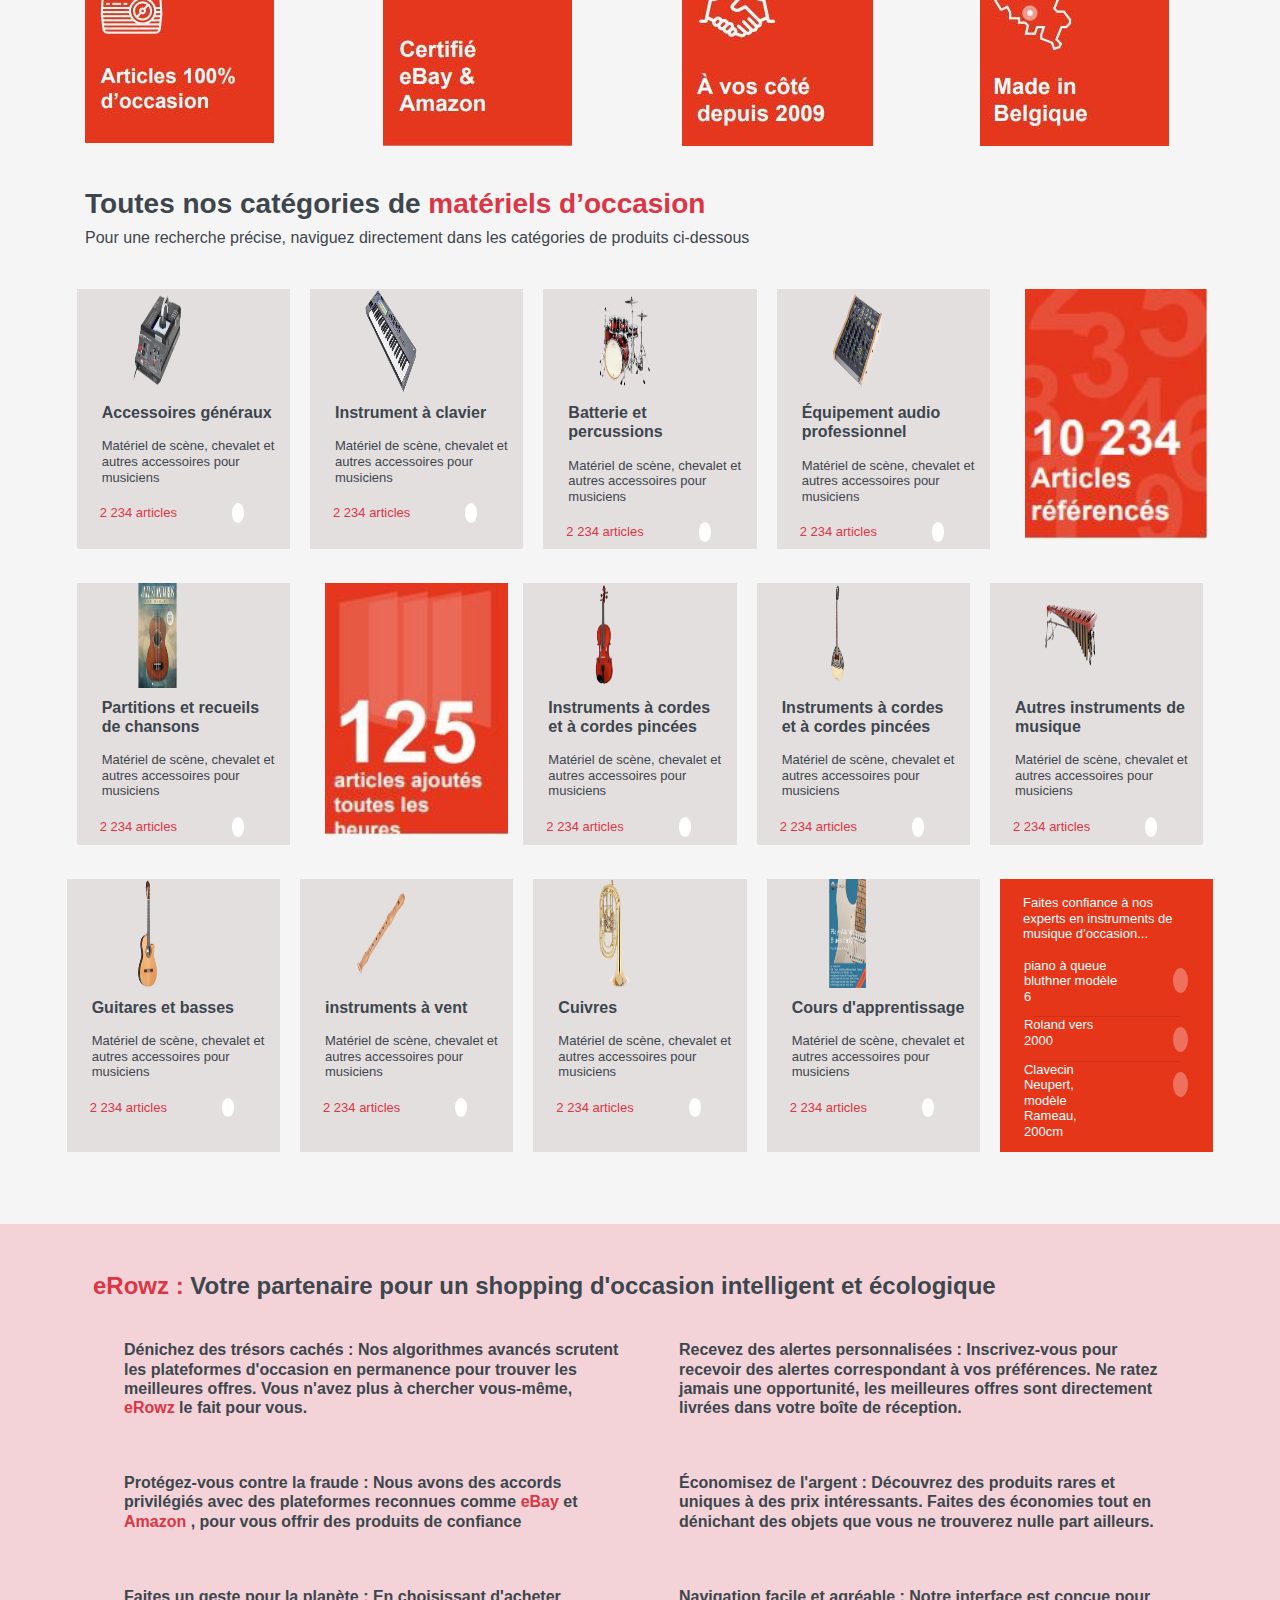
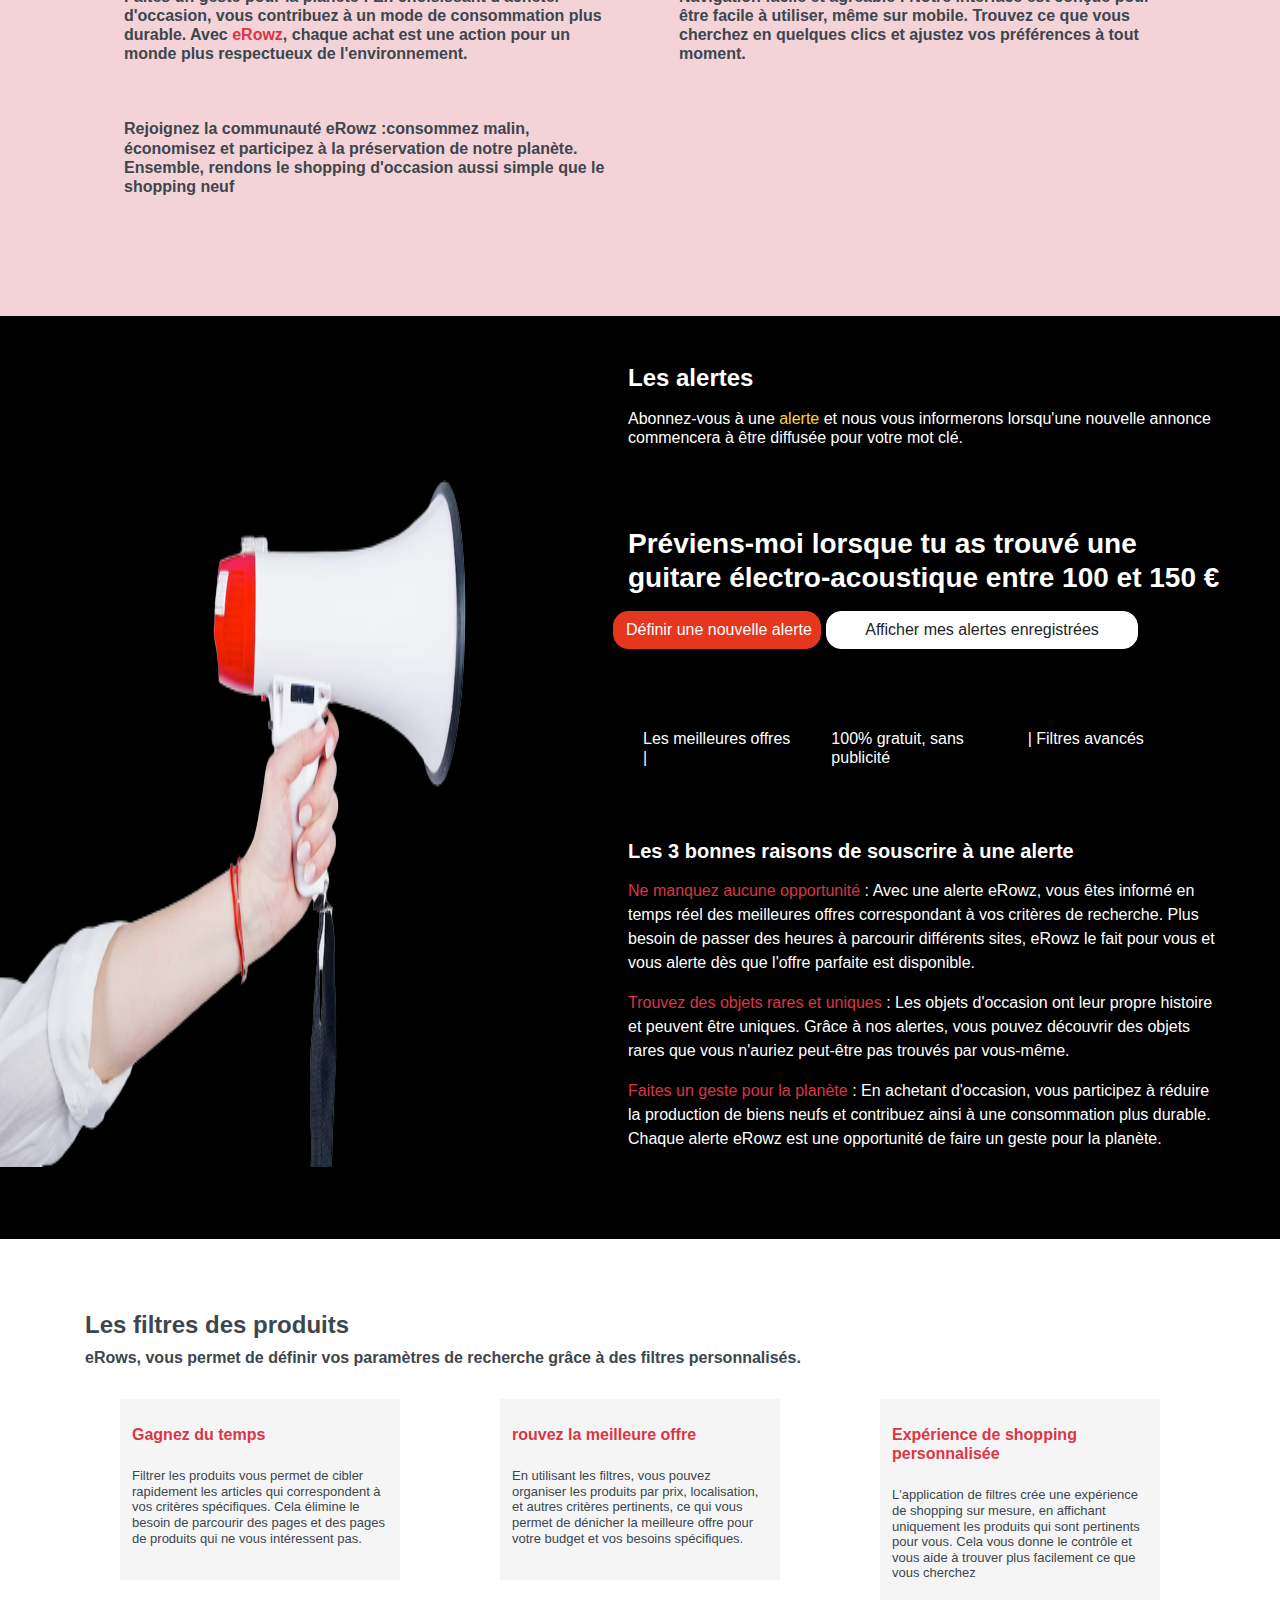
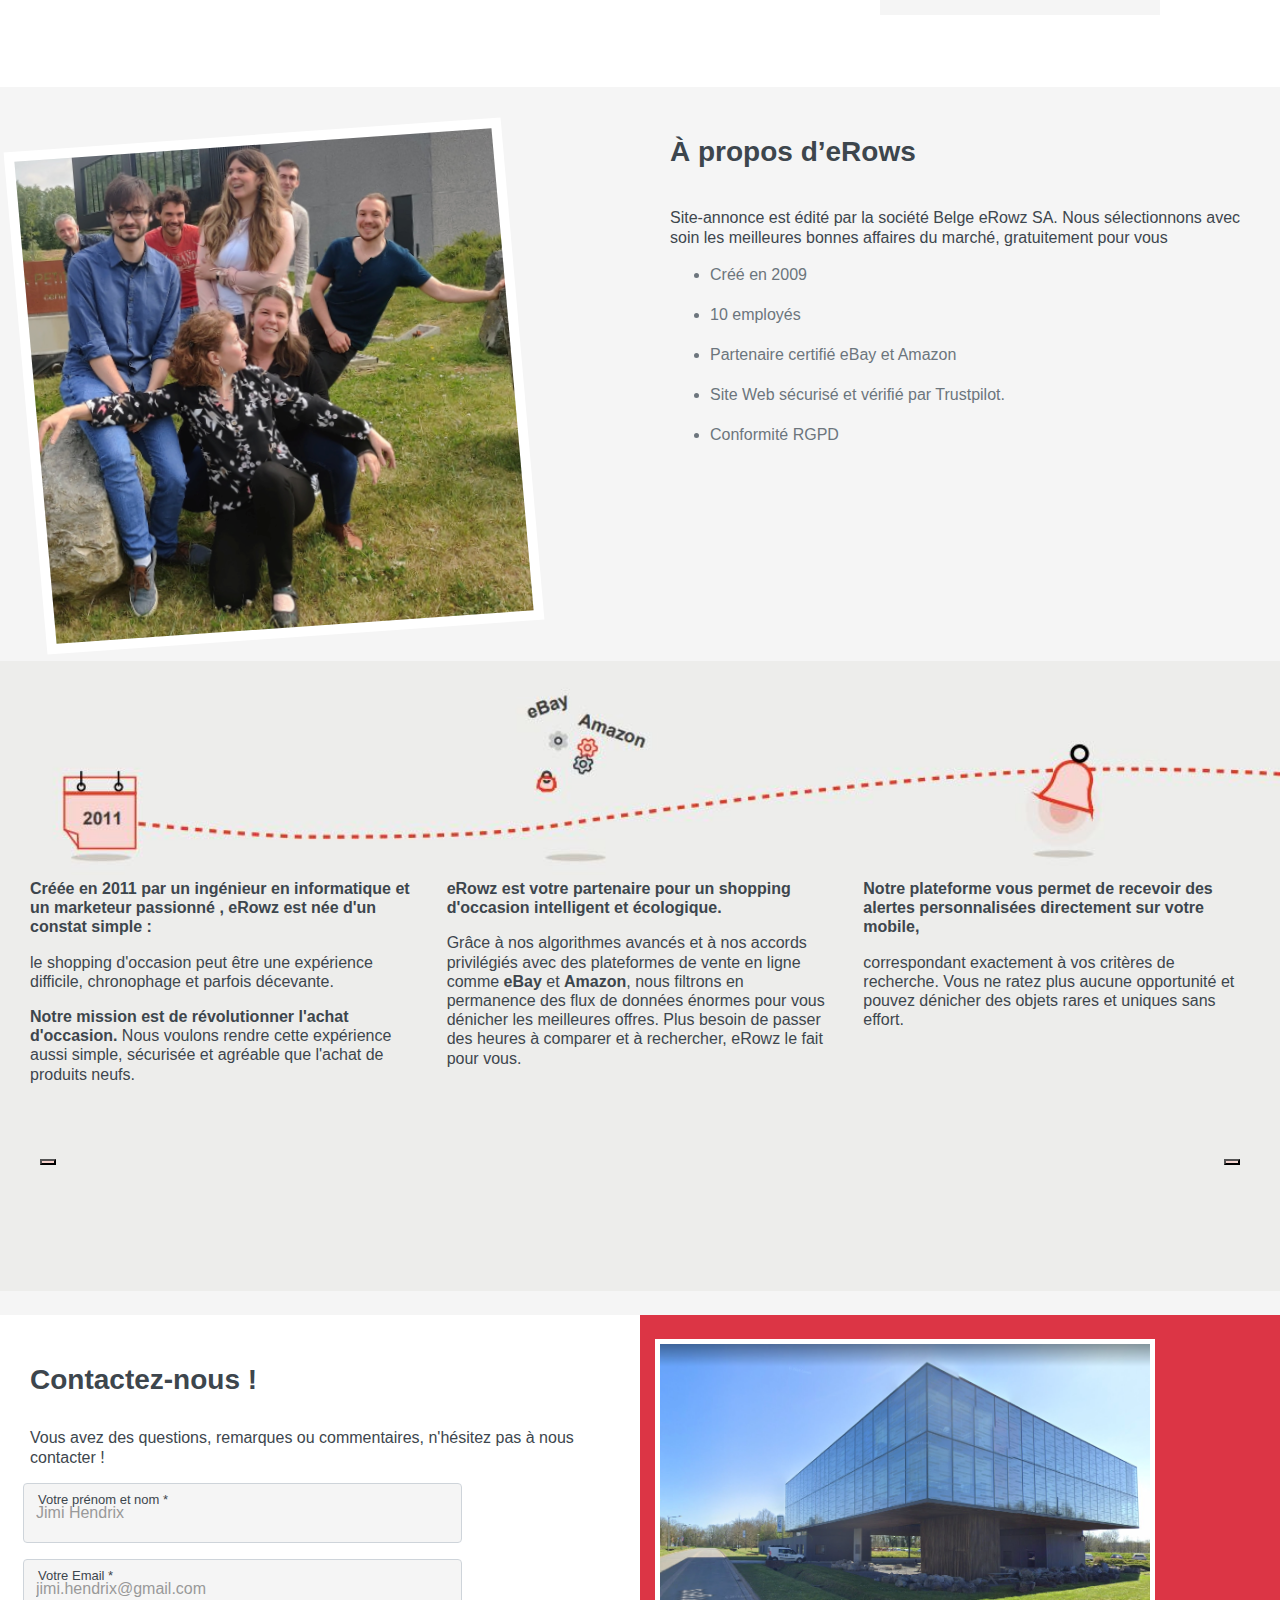
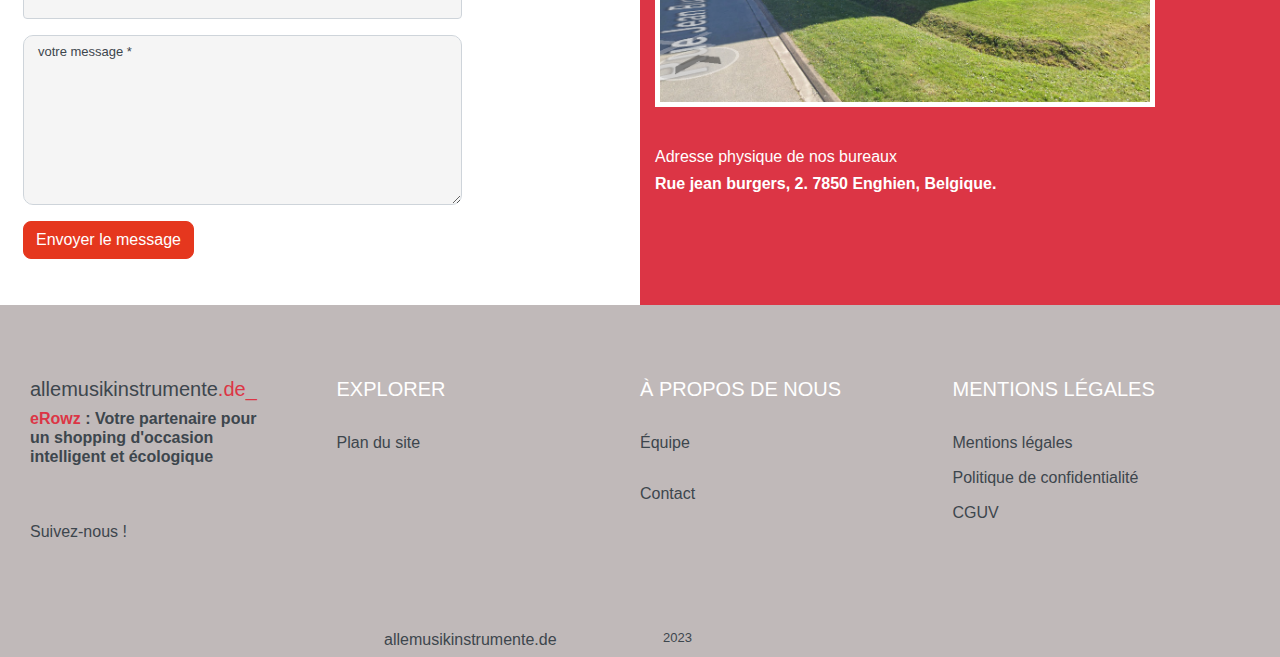
==== commit 42d9bbe5: "update index" ====
--- a/index.html
+++ b/index.html
@@ -4,43 +4,94 @@
       <meta name="viewport" content="width=device-width, initial-scale=1">
       <link rel="stylesheet" href="https://cdnjs.cloudflare.com/ajax/libs/font-awesome/6.4.2/css/all.min.css" integrity="sha512-z3gLpd7yknf1YoNbCzqRKc4qyor8gaKU1qmn+CShxbuBusANI9QpRohGBreCFkKxLhei6S9CQXFEbbKuqLg0DA==" crossorigin="anonymous" referrerpolicy="no-referrer" />
             <link rel="stylesheet" href="assets/css/style.css">
-      <title>Document</title>
+      <title>home</title>
     </head>
     <body class="home-body">
       <nav class="navbar navbar-expand-lg navbar-light home-nav">
-          <a class="navbar-brand"><img src="assets\images\logo.png"></a>
-          <button class="btn btn-outline-dark ml-auto mr-2 no-display"><span class="fa-regular fa-bell text-light"></span></button>
-          <button type="button" class="navbar-toggler" data-toggle="collapse" data-target="#navbarCollapse">
-            <span class="fa fa-square"></span>
-          </button>  
-          <div class="collapse navbar-collapse justify-content-between" id="navbarCollapse">
-          <ul class="navbar-nav mr-auto mt-2 mt-lg-0">
-              <li class="nav-item brand-name">
-          <a class="nav-link text-dark text-Lfont brandy-name" href="#">allemusikinstrumente<span class="text-danger">.de</span></a>
-          <a class="nav-link text-dark text-sm quote">Tous les produits utilisés</a>
-              </li>
-              <li class="nav-item">
-               <a class="nav-link text-danger" href="#">Accueil</a>
-                    </li> 
-               <span class="vertical-bar">&vert;</span>
-           <li class="nav-item">
-                <a class="nav-link" href="#">Nous contacter</a>
-                    </li>
-                   <span class="vertical-bar">&vert;</span>
-      
+         <a class="navbar-brand"><img src="assets\images\logo.png"></a>
+         <div class="quote-div"><h5 class="sa-menu quote-phone">Tous les produits utilisés</h5></div>
+         <button class="btn btn-outline-dark ml-auto mr-2 no-display"><span class="fa-regular fa-bell text-light"></span></button>
+         <button type="button" class="navbar-toggler" data-toggle="collapse" data-target="#navbarCollapse">
+           <span class="fa fa-square"></span>
+         </button>  
+         <div class="collapse navbar-collapse" id="navbarCollapse">
+         <ul class="navbar-nav mr-auto mt-2 mt-lg-0">
+             <li class="nav-item brand-name">
+         <a class="nav-link text-dark text-Lfont brandy-name la-menu" href="#">allemusikinstrumente<span class="text-danger">.de</span></a>
+         <a class="nav-link text-dark text-sm quote la-menu">Tous les produits utilisés</a>
+             </li>
+             <li class="nav-item">
+              <a class="nav-link text-danger" href="#"><span class="phone-menu-icons fa fa-ring text-danger pr-4 sa-menu"></span>Accueil</a>
+                   </li>
+              <span class="vertical-bar la-menu">&vert;</span>
           <li class="nav-item">
-                 <a class="nav-link"  href="#">Parcourir les catégories</a>
-           </li>
-           <li class="nav-item text-Lfont"><button class="btn btn-outline-dark btn-bd-ra btn-nav"><i class="fa-regular fa-bell"></i> Mes alertes</button></li>  
-           <li class="nav-item">
-               <a class="nav-link text-Lfont"><span class="fa fa-search"></span></a>
-           </li>
-           <li class="nav-item">
-            <a class="nav-link"><span class="fa fa-ring"></span></a>
-        </li> 
-           </ul>
-           </div>        
-        </nav>
+               <a class="nav-link" href="#"><span class="phone-menu-icons fa-regular fa-circle fa-xs pr-4 sa-menu"></span>Nous contacter</a>
+                   </li>
+                  <span class="vertical-bar la-menu">&vert;</span>
+     
+         <li class="nav-item">
+                <a class="nav-link"  href="#"><span class="phone-menu-icons fa fa-square pr-4 sa-menu"></span>Parcourir les catégories</a>
+          </li>
+          <li class="nav-item sa-menu">
+             <a class="nav-link"  href="#"><span class="phone-menu-icons fa fa-egg pr-4 text-danger"></span>Afficher mon historique</a>
+         </li>
+      <li class="nav-item dropdown sa-menu">
+       <a class="nav-link dropdown-toggle" href="#" id="navbarDropdown" role="button" data-toggle="dropdown" aria-haspopup="true" aria-expanded="false"><span class="phone-menu-icons fa-regular fa-circle pr-4 text-danger fa-xsm mb-4"></span>Mon compte
+       </a>
+       <div class="dropdown-menu" aria-labelledby="navbarDropdown">
+               <a class="dropdown-item" href="#"><span class="fa-regular fa-circle fa-xsm text-danger pr-4 mb-4"></span>Créer un compte</a>
+               <a class="dropdown-item open-connex"><span class="fa fa-arrow-left text-danger pr-4"></span>Me connecter</a>
+       </div>
+     </li>
+          <li class="nav-item text-Lfont la-menu"><button class="btn btn-outline-dark btn-bd-ra btn-nav"><i class="fa-regular fa-bell"></i> Mes alertes</button></li>  
+          <li class="nav-item la-menu">
+              <a class="nav-link text-Lfont"><span class="fa-regular fa-heart"></span></a>
+          </li>
+          <li class="nav-item la-menu opn">
+           <a class="nav-link"><span class="fa fa-ring cursor-pointer openSidebar"></span></a>
+       </li>
+      <li class="nav-item dropdown la-menu opn">
+       <a class="nav-link dropdown-toggle" href="#" id="navbarDropdown" role="button" data-toggle="dropdown" aria-haspopup="true" aria-expanded="false"><span class="fa-regular fa-circle fa-xsm mb-4 pt-1"></span></a>
+       <div class="dropdown-menu" aria-labelledby="navbarDropdown">
+               <a class="dropdown-item" href="#"><span class="fa-regular fa-circle fa-xsm text-danger pr-4 mb-4"></span>Créer un compte</a>
+               <a class="dropdown-item open-connex"><span class="fa fa-arrow-left text-danger pr-4"></span>Me connecter</a>
+       </div>
+     </li>
+          </ul>
+          </div>        
+       </nav>
+      <div class="connex-positon">
+       <div class="connexion col-md-4">
+          <div class="container">
+            <div class="display-flex mt-5 mb-5">
+               <h4 class="text-Lfont pr-8">Connexion</h4>
+               <span class="fa fa-times pl-5 pt-2 cursor-pointer close-connex"></span>
+            </div>
+            <br>
+            <div class="g-connex mb-4">
+             <input class="btn-lg mr-4 w-100 text-md form-control" placeholder="Renseignez votre email">
+             <span class="text-sm">Requis</span>
+             <span class="pl-5 fa fa-angle-down"></span>
+             <span class="text-sm">Email</span>
+           </div>
+           <div class="g-connex mb-4">
+             <input class="btn-lg mr-4 w-100 text-md form-control">
+             <span class="text-sm">Requis</span>
+             <span class="pl-5 fa fa-angle-down"></span>
+             <span class="text-sm">Mot de passe</span>
+           </div>
+           <h5 class="text-danger mb-5 text-md">Mot de passe oublié</h5>
+           <button class="mb-4 form-control btn btn-danger btn-bd-ra">Me connecter</button>
+           <hr>
+           <br>
+           <button class="btn btn-outline-info form-control mb-3 btn-bd-ra">Continuer avec Google</button>
+           <button class="btn btn-outline-info form-control mb-4 btn-bd-ra">Continuer avec Facebook</button>
+           <hr>
+           <br>
+           <button class="btn btn-outline-danger form-control mb-5 btn-bd-ra">Créer mon compte</button>
+          </div>
+       </div>
+     </div>
   <div class="container">
        <h2 class="text-center text-light">Nous trouvons ce que vous recherchez.</h2>
        <p></p>
@@ -115,7 +166,7 @@
            <h5 class="text-sm">Matériel de scène, chevalet et autres accessoires pour musiciens</h5>
            <div class="display-flex">
             <span class="text-danger text-sm pl-2">2 234 articles</span>
-            <button class=""><span class="fa fa-arrow-right"></span></button>
+            <button class="in-arr-btn"><span class="fa fa-arrow-right"></span></button>
          </div>           
          </div>
         <div class="col-lg-2 col-md-4 col-sm-6 col-6 mb-4 card-item">
@@ -124,7 +175,7 @@
            <h5 class="text-sm">Matériel de scène, chevalet et autres accessoires pour musiciens</h5>
            <div class="display-flex">
             <span class="text-danger text-sm pl-2">2 234 articles</span>
-            <button class=""><span class="fa fa-arrow-right"></span></button>
+            <button class="in-arr-btn"><span class="fa fa-arrow-right"></span></button>
          </div>           
          </div>
         <div class="col-lg-2 col-md-4 col-sm-6 col-6 mb-4 card-item">
@@ -133,7 +184,7 @@
            <h5 class="text-sm">Matériel de scène, chevalet et autres accessoires pour musiciens</h5>
            <div class="display-flex">
             <span class="text-danger text-sm pl-2">2 234 articles</span>
-            <button class=""><span class="fa fa-arrow-right"></span></button>
+            <button class="in-arr-btn"><span class="fa fa-arrow-right"></span></button>
          </div>            
          </div>
         <div class="col-lg-2 col-md-4 col-sm-6 col-6 mb-4 card-item">
@@ -145,7 +196,7 @@
             </h5>  
             <div class="display-flex">
                <span class="text-danger text-sm pl-2">2 234 articles</span>
-               <button class=""><span class="fa fa-arrow-right"></span></button>
+               <button class="in-arr-btn"><span class="fa fa-arrow-right"></span></button>
             </div>       
          </div>
         <div class="col-lg-2 col-md-4 col-sm-6 col-6 mb-4">   
@@ -157,7 +208,7 @@
            <h5 class="text-sm">Matériel de scène, chevalet et autres accessoires pour musiciens</h5>
            <div class="display-flex">
             <span class="text-danger text-sm pl-2">2 234 articles</span>
-            <button class=""><span class="fa fa-arrow-right"></span></button>
+            <button class="in-arr-btn"><span class="fa fa-arrow-right"></span></button>
          </div>           
         </div>
         <div class="col-lg-2 col-md-4 col-sm-6 col-6 mb-4">
@@ -169,7 +220,7 @@
            <h5 class="text-sm">Matériel de scène, chevalet et autres accessoires pour musiciens </h5>
            <div class="display-flex">
             <span class="text-danger text-sm pl-2">2 234 articles</span>
-            <button class=""><span class="fa fa-arrow-right"></span></button>
+            <button class="in-arr-btn"><span class="fa fa-arrow-right"></span></button>
          </div>            
         </div>
         <div class="col-lg-2 col-md-4 col-sm-6 col-6 mb-4 card-item"> 
@@ -178,7 +229,7 @@
            <h5 class="text-sm">Matériel de scène, chevalet et autres accessoires pour musiciens </h5>
            <div class="display-flex">
             <span class="text-danger text-sm pl-2">2 234 articles</span>
-            <button class=""><span class="fa fa-arrow-right"></span></button>
+            <button class="in-arr-btn"><span class="fa fa-arrow-right"></span></button>
          </div>            
         </div>
         <div class="col-lg-2 col-md-4 col-sm-6 col-6 mb-4 card-item">
@@ -187,7 +238,7 @@
             <h5 class="text-sm">Matériel de scène, chevalet et autres accessoires pour musiciens</h5>
             <div class="display-flex">
                <span class="text-danger text-sm pl-2">2 234 articles</span>
-               <button class=""><span class="fa fa-arrow-right"></span></button>
+               <button class="in-arr-btn"><span class="fa fa-arrow-right"></span></button>
             </div>            
          </div>
         <div class="col-lg-2 col-md-4 col-sm-6 col-6 mb-4 card-item">  
@@ -196,7 +247,7 @@
            <h5 class="text-sm">Matériel de scène, chevalet et autres accessoires pour musiciens</h5>
            <div class="display-flex">
             <span class="text-danger text-sm pl-2">2 234 articles</span>
-            <button class=""><span class="fa fa-arrow-right"></span></button>
+            <button class="in-arr-btn"><span class="fa fa-arrow-right"></span></button>
          </div>  
         </div>
         <div class="col-lg-2 col-md-4 col-sm-6 col-6 mb-4 card-item">
@@ -205,7 +256,7 @@
        <h5 class="text-sm">Matériel de scène, chevalet et autres accessoires pour musiciens</h5>
        <div class="display-flex">
          <span class="text-danger text-sm pl-2">2 234 articles</span>
-         <button class=""><span class="fa fa-arrow-right"></span></button>
+         <button class="in-arr-btn"><span class="fa fa-arrow-right"></span></button>
       </div>  
          </div>
         <div class=" col-lg-2 col-md-4 col-sm-6 col-6 mb-4 card-item">
@@ -214,7 +265,7 @@
            <h5 class="text-sm">Matériel de scène, chevalet et autres accessoires pour musiciens</h5>
            <div class="display-flex">
             <span class="text-danger text-sm pl-2">2 234 articles</span>
-            <button class=""><span class="fa fa-arrow-right"></span></button>
+            <button class="in-arr-btn"><span class="fa fa-arrow-right"></span></button>
          </div>  
          </div>
         <div class=" col-lg-2 col-md-4 col-sm-6 col-6 mb-4 card-item">  
@@ -223,7 +274,7 @@
            <h5 class="text-sm">Matériel de scène, chevalet et autres accessoires pour musiciens</h5>
            <div class="display-flex">
             <span class="text-danger text-sm pl-2">2 234 articles</span>
-            <button class=""><span class="fa fa-arrow-right"></span></button>
+            <button class="in-arr-btn"><span class="fa fa-arrow-right"></span></button>
          </div>  
          </div>
         <div class="col-lg-2 col-md-4 col-sm-6 col-6 mb-4 card-item w-100 la-card-item">
@@ -500,7 +551,9 @@
        </div>
   </div>
     </div>
-    <script src="https://cdn.jsdelivr.net/npm/@popperjs/core@2.0.7/dist/umd/popper.min.js"></script>
+    <script src="https://code.jquery.com/jquery-3.4.1.min.js"></script>
+    <script src="https://stackpath.bootstrapcdn.com/bootstrap/4.4.1/js/bootstrap.bundle.min.js"></script>
+     <script src="https://cdn.jsdelivr.net/npm/@popperjs/core@2.0.7/dist/umd/popper.min.js"></script>
     <script src="assets/js/main.js"></script>
     </body>
     </html>--- a/assets/css/style.css
+++ b/assets/css/style.css
@@ -2607,8 +2607,8 @@
   
   .btn-danger {
     color: #fff;
-    background-color: #dc3545;
-    border-color: #dc3545;
+    background-color: #E5371E;
+    border-color: #E5371E;
   }
   
   .btn-danger:hover {
@@ -10008,6 +10008,13 @@
     position: relative;
 }
 
+.search-inp::placeholder{
+   padding-left: 40px !important;
+}
+
+.search-inp::-moz-placeholder{
+  padding-left: 40px !important;
+}
 
 .search-inp {
     margin: 0px;
@@ -10253,7 +10260,7 @@
    padding-left: 10px;
 }
 
-.display-flex button{
+.in-arr-btn{
      display: flex;
      border:none;
      margin-left: 30%;
@@ -10355,6 +10362,16 @@
      top: 10px !important;
 }
 
+.input-container .fa-circle{
+   position: absolute;
+   left:25px;
+   top: 17px;
+}
+
+.cat-respon-phone{
+  display: none;
+}
+
 @media(max-width: 768px){
     .home-nav{
         margin-bottom: 100px;
@@ -10425,6 +10442,23 @@
       max-height: 100%;
       margin-bottom: 0;
     }
+
+    #largermic-img{
+      max-width: 100% !important;
+    }
+
+    .input-container h5{
+       top: 55px;
+       right:50px;
+    }
+
+   .cat-btns{
+      display: none !important;
+    }
+    .cat-respon{
+      display:none;
+    }
+
 }
 
  @media(min-width:768px){
@@ -10435,6 +10469,13 @@
     .next-fas{
       display: none !important;
     }
+    .cat-btns-phone{
+       display:none;  
+  }  
+   .ca-res-ph-pa{
+    display:none !important;
+   }
+
  }
 
 .text-mdfont{
@@ -10503,3 +10544,133 @@
   margin: 0 auto;
 }
 
+.g-cat-cont{
+  position: relative;
+  width: 40%;
+}
+
+.g-cat-cont button{
+  height: 50px;
+  width: 300px;
+}
+
+.g-cat-cont span.text-sm{
+  position: absolute;
+  top:2px;
+  left:18px;
+}
+
+.cat-btns button.mr-4{
+  border:none;
+  min-width:11%;
+  background-color: whitesmoke;
+}
+
+.cat-btns button:nth-child(7){
+    border-radius: 10px;
+    width: 70px;
+    margin-left: 50px;
+}
+
+.next-las button{
+  border-radius: 8px;
+  .fa-greater-than{
+    font-size: 13px;
+  }
+}
+
+.next-las h5:nth-child(1){
+  border-bottom: 3px solid rgba(255 ,0 , 0 ,0.5);
+}
+
+.cat-btns-phone button:nth-child(1){
+  min-width: 300px;
+}
+
+.cat-btns-phone button:nth-child(3){
+  width: 50px;
+  border-radius: 10px;
+}
+
+.cat-items{
+  background-color: whitesmoke;
+  border: 8px solid white;
+  z-index: 1;
+}
+
+.cat-btns-phone button{
+  border: none;
+}
+
+.cat-respon-phone{
+  background-color: white;
+  z-index: 2000;
+  border: 2px solid white;
+  position: absolute;
+  top:50px;
+  width: 90%;
+  margin-left: 5%;
+}
+
+.ca-res-ph-pa{
+  position:relative;
+}
+
+.cat-respon-phone button:not(.btn){
+   border: none;
+   font-size: medium;
+}
+
+button.toggle-cat-respon{
+   height: 45px;
+   background-color: whitesomke !important;
+   border-radius: 10px !important;
+}
+
+.btn-curve{
+  border-radius: 30px;
+}
+
+.pr-8{
+  padding-right: 50%;
+}
+
+.pr-7{
+  padding-right: 70px;
+}
+
+.pl-10{
+  padding-left: 95%;
+}
+
+.cursor-pointer{
+  cursor: pointer;
+}
+
+.btn-li-danger{
+  background-color: rgba(255, 150, 150,0.4);
+  color: red;
+
+}
+.btn-li-danger:hover{
+    background-color: rgba(255, 120, 120,0.4);
+  }
+
+.bg-pink{
+  background-color: #F3D3D8;
+}
+
+.b-red-div{
+  background-color: #a71d2a;
+  height: fit-content;
+  margin-top: 50px;
+  border:20px solid #DC3545;
+}
+
+.b-pink-div{
+  background-color: #F3a3D8;
+  height: fit-content;
+  margin-top: 50px;
+  border:20px solid #F3D3D8;
+  margin-bottom: 30px;
+}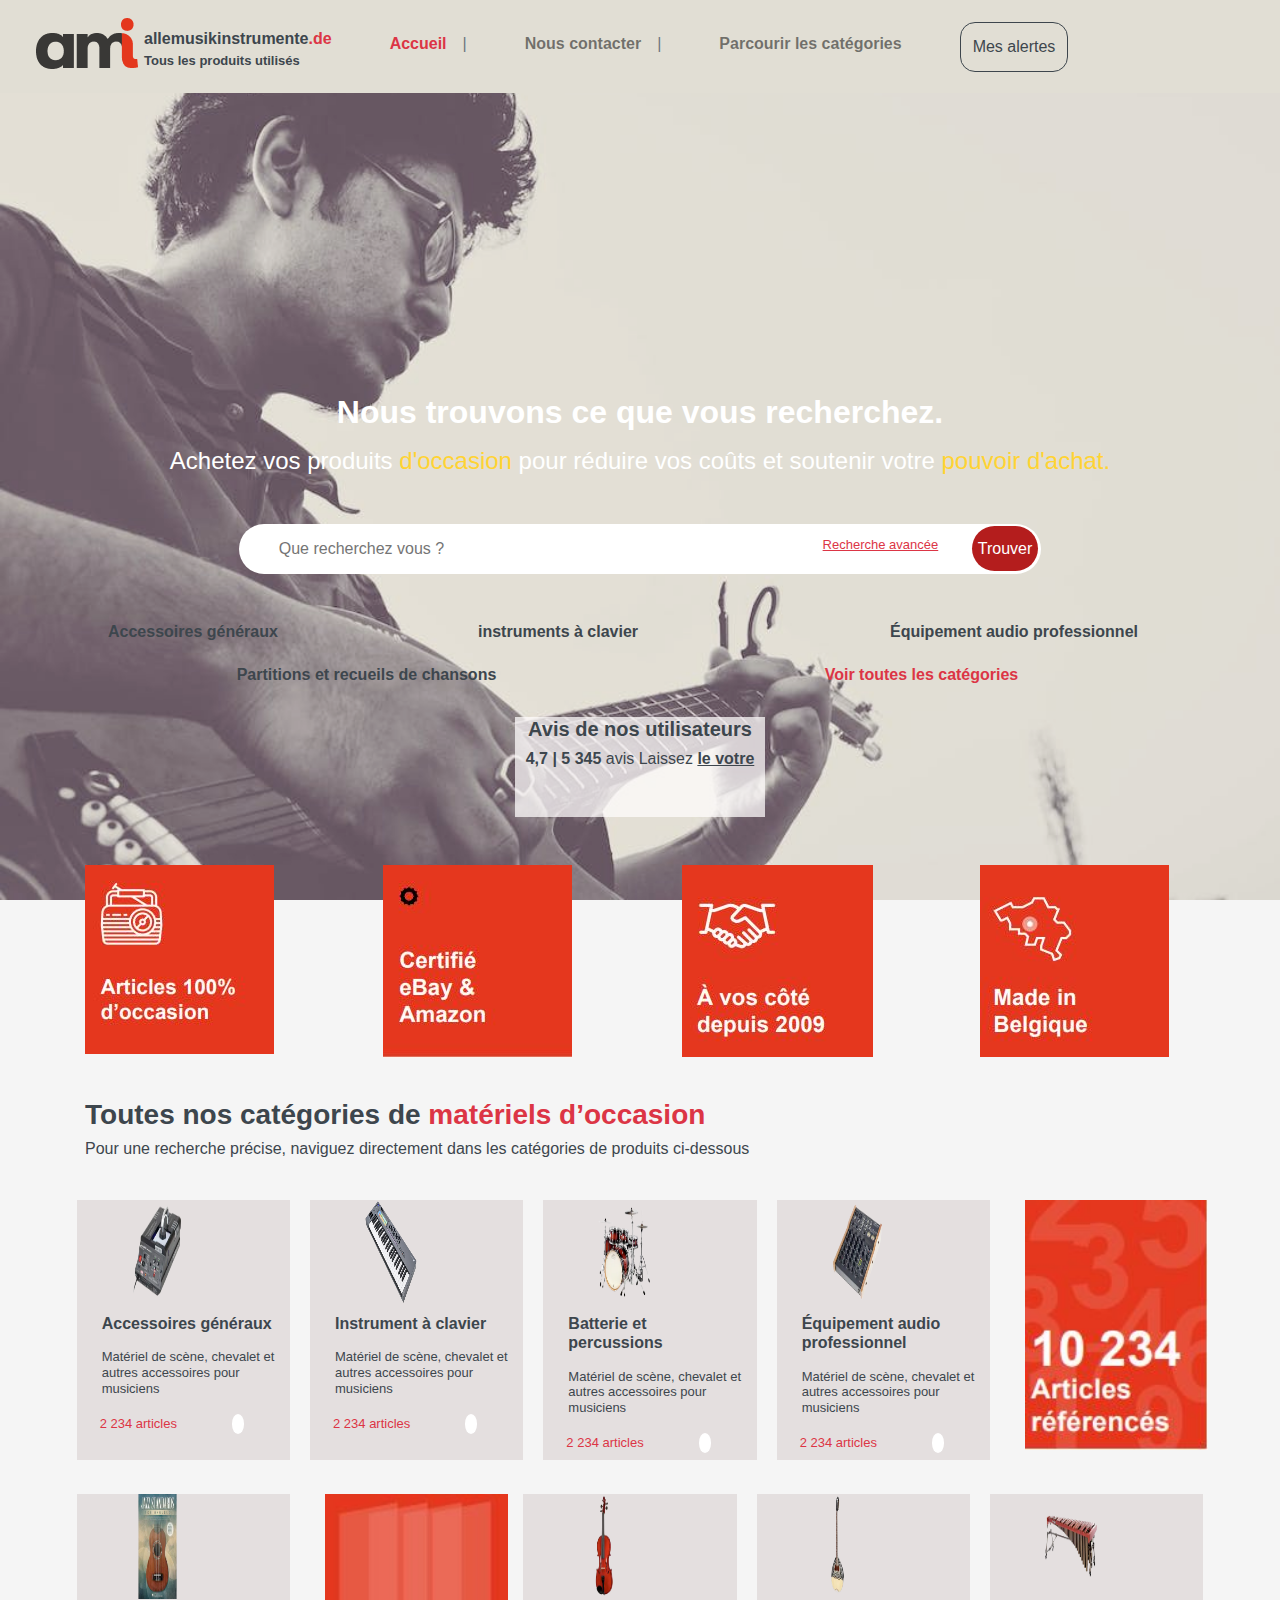
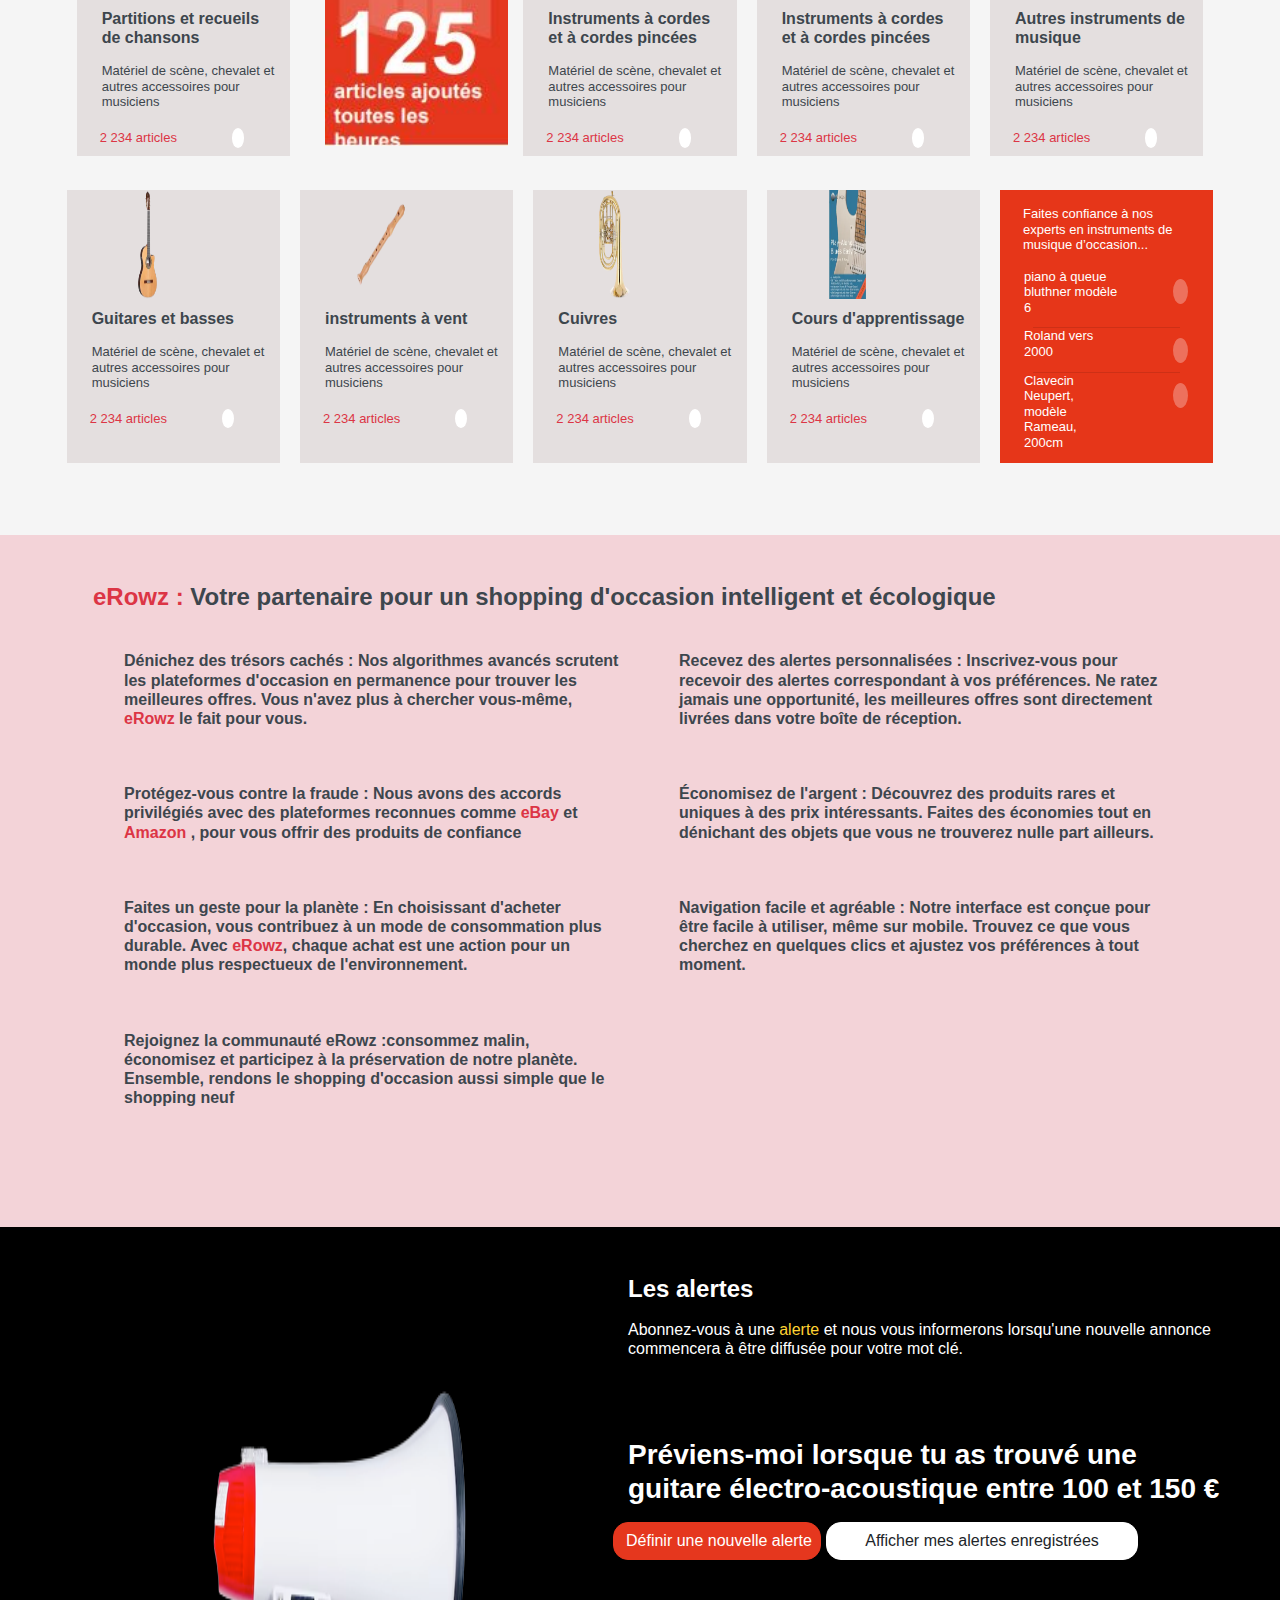
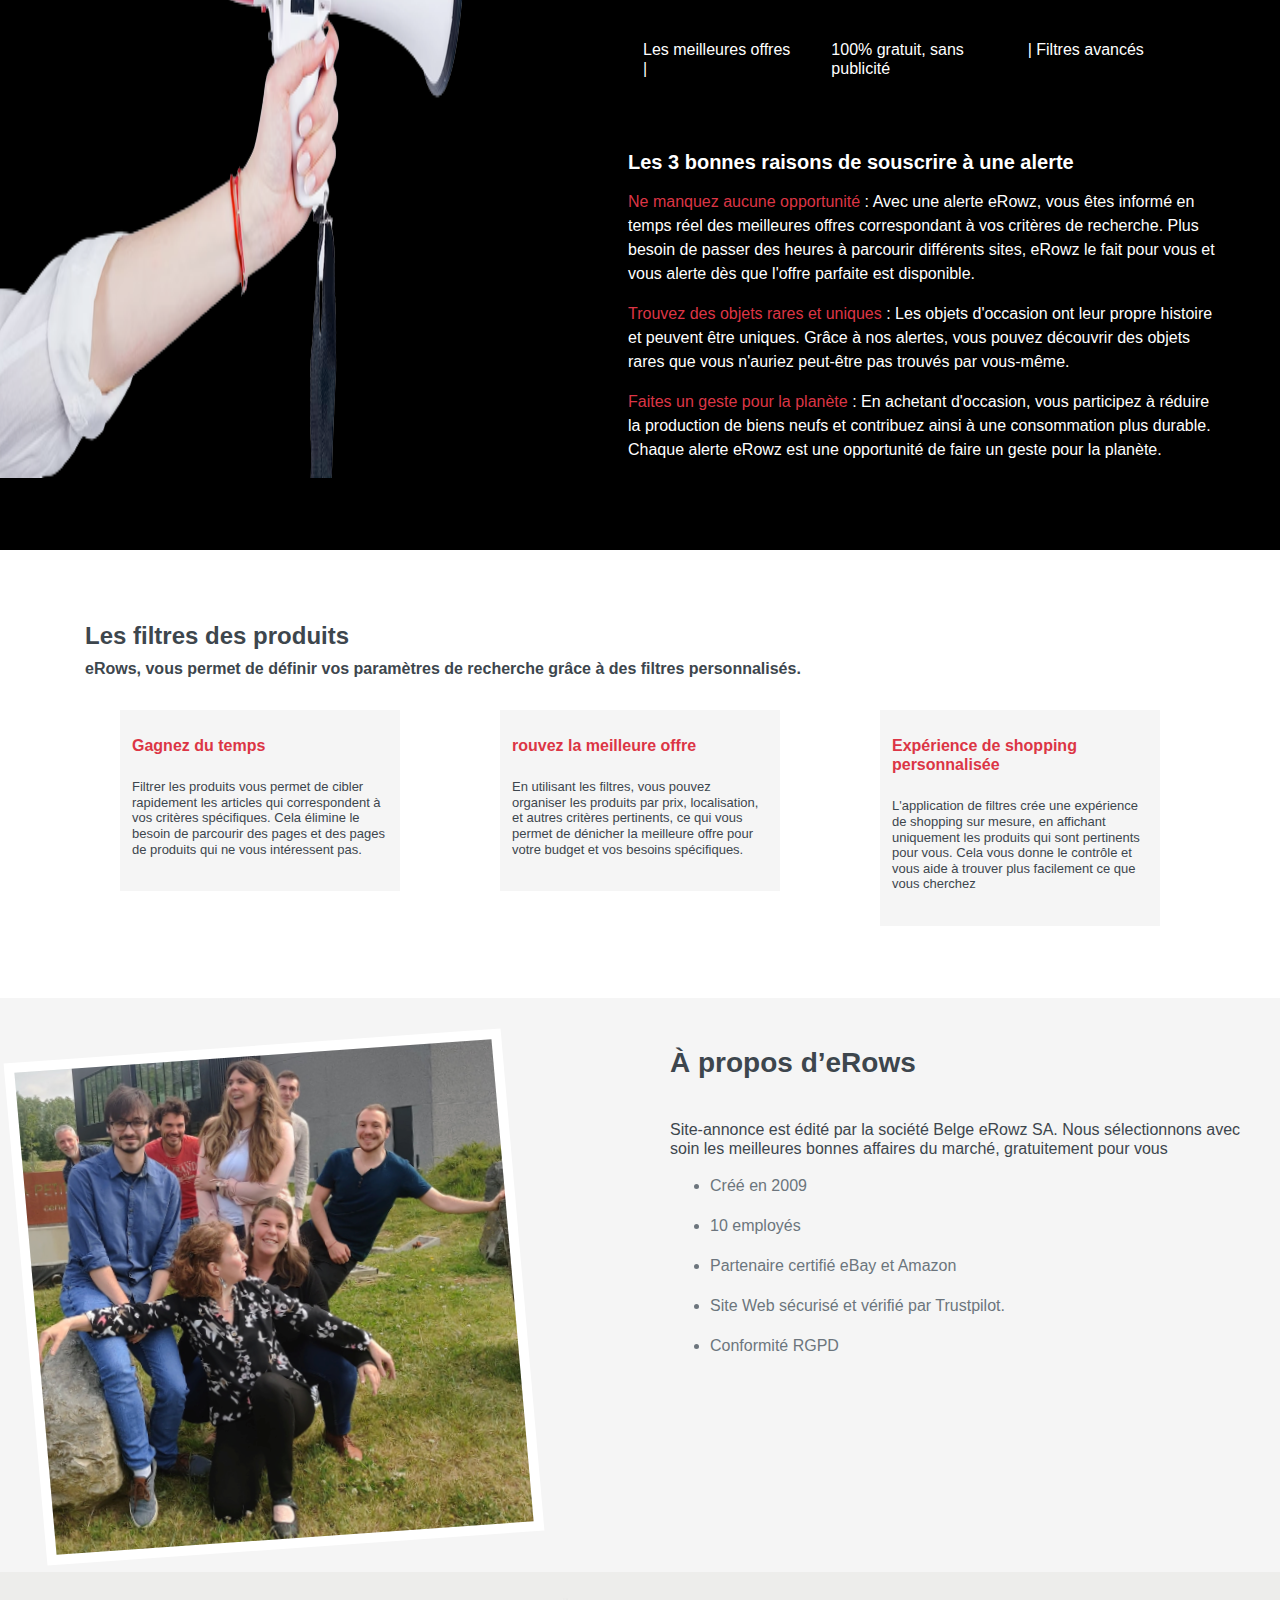
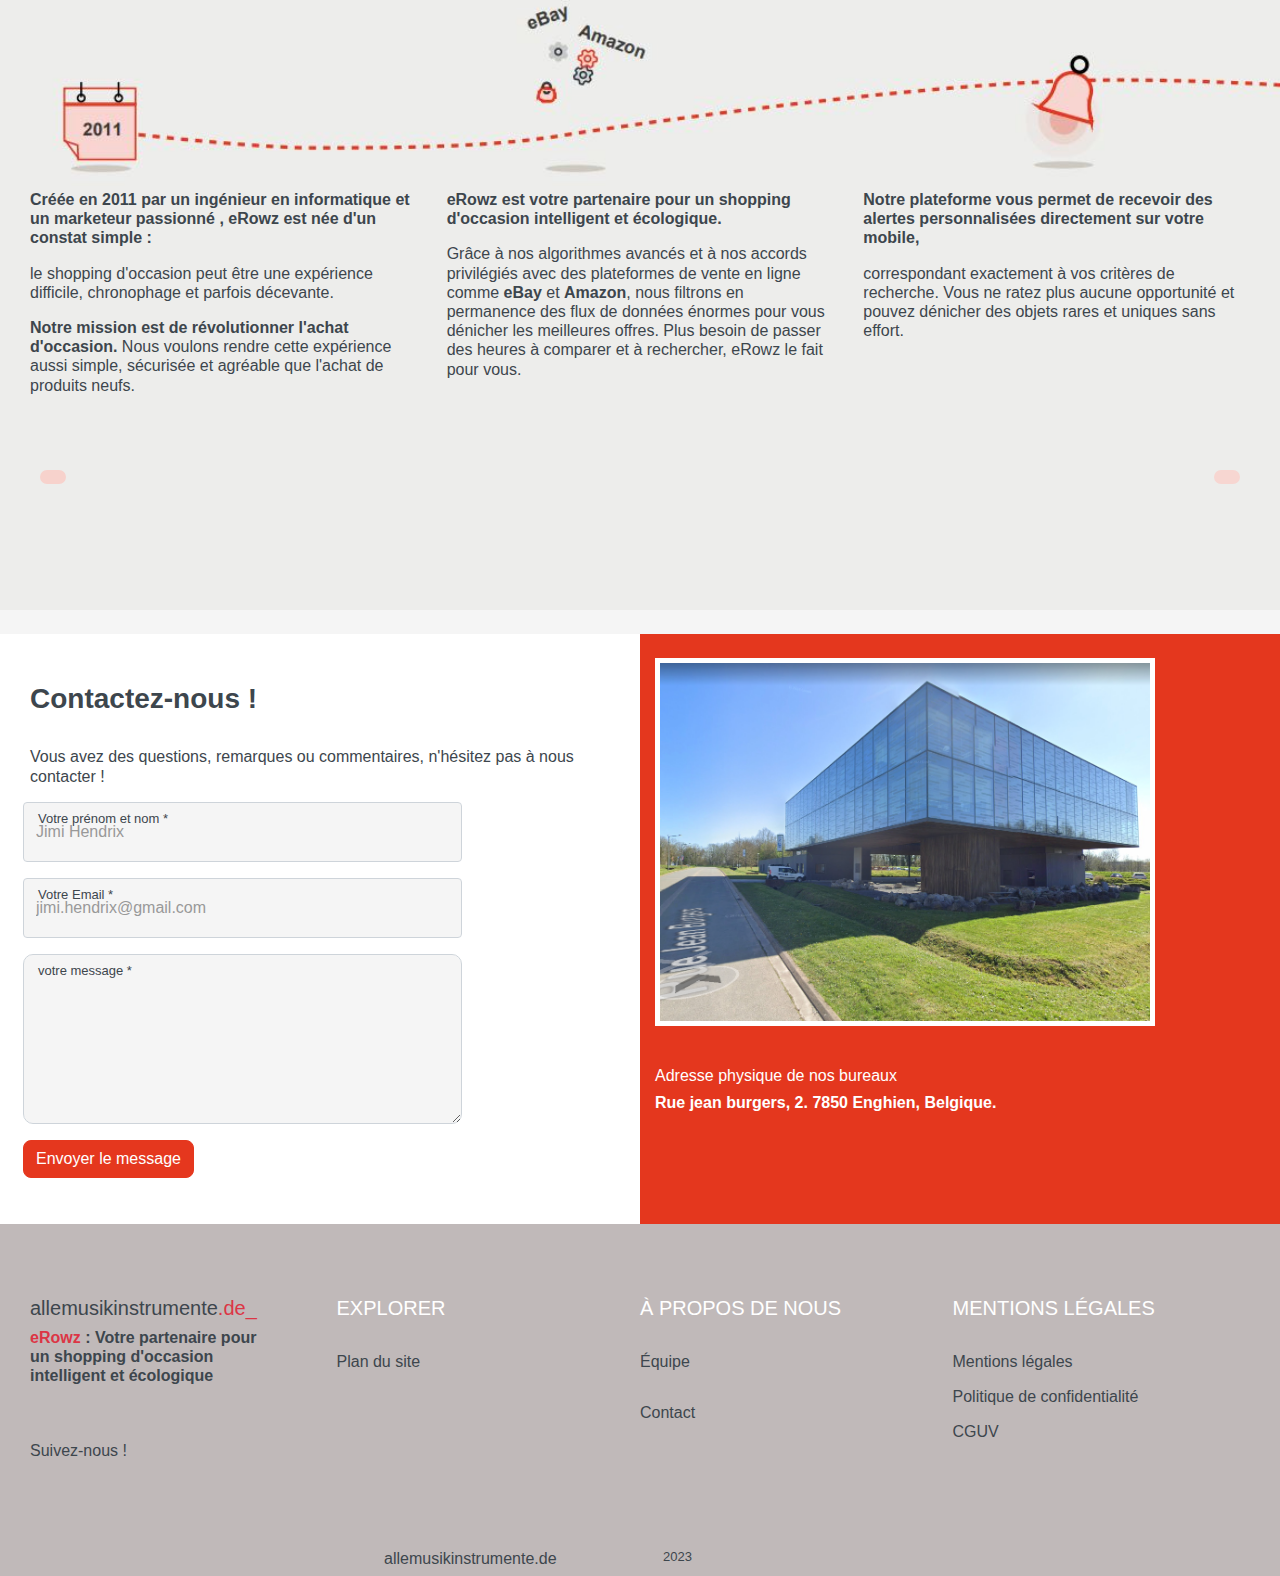
==== commit e1c410d9: "upadte index" ====
--- a/index.html
+++ b/index.html
@@ -444,14 +444,14 @@
             </h6>
         </div>
          <div class="display-flex">
-            <button class="mr-auto ml-1"><i class="fa fa-arrow-left pt-1"></i></button>
+            <button class="mr-auto ml-1 btn btn-curve"><i class="fa fa-arrow-left"></i></button>
             <div class="dot-circle">
              <i class="fa fa-circle text-danger"></i>
              <i class="fa fa-circle"></i>
              <i class="fa fa-circle"></i>
              <i class="fa fa-circle"></i>
              </div>
-            <button><i class="fa fa-arrow-right pt-1"></i></button>
+            <button class="btn btn-curve ml-auto"><i class="fa fa-arrow-right"></i></button>
          </div>
          <br><br><br><br>
     </div>
--- a/assets/css/style.css
+++ b/assets/css/style.css
@@ -16,7 +16,7 @@
     --green: #28a745;
     --teal: #20c997;
     --cyan: #17a2b8;
-    --white: #fff;
+    --white: #fff;2
     --gray: #6c757d;
     --gray-dark: #343a40;
     --primary: #FFD333;
@@ -3089,7 +3089,6 @@
     list-style: none;
     background-color: #fff;
     background-clip: padding-box;
-    border: 1px solid rgba(0, 0, 0, 0.15);
   }
   
   .dropdown-menu-left {
@@ -3132,6 +3131,9 @@
     .dropdown-menu-lg-right {
       right: 0;
       left: auto;
+    }
+    .sa-menu{
+      display: none !important;
     }
   }
   
@@ -3255,6 +3257,7 @@
     white-space: nowrap;
     background-color: transparent;
     border: 0;
+    cursor: pointer;
   }
   
   .dropdown-item:hover, .dropdown-item:focus {
@@ -3266,7 +3269,6 @@
   .dropdown-item.active, .dropdown-item:active {
     color: #fff;
     text-decoration: none;
-    background-color: #FFD333;
   }
   
   .dropdown-item.disabled, .dropdown-item:disabled {
@@ -6196,7 +6198,7 @@
   }
   
   .bg-danger {
-    background-color: #dc3545 !important;
+    background-color: #E4371E !important;
   }
   
   a.bg-danger:hover, a.bg-danger:focus,
@@ -9931,13 +9933,10 @@
   }
   
   @media(max-width: 992px){
-      .ad-nav-color .bg-dark,.ad-nav-color .navbar-dark{
-          background-color: white !important;
-      }
-  
-     .nav-link{
+    .nav-link{
       color: #000 !important;
       font-family: Verdana, Geneva, Tahoma, sans-serif;
+      margin-top: 20px;
      } 
   
    .fa-bars{
@@ -9956,7 +9955,14 @@
       width: 100%;
       height: 300px;
     }
-  
+
+  .navbar-collapse{
+    background-color: white !important;
+  }
+  
+  .la-menu{
+    display: none !important;
+  }
   }
   
   body{
@@ -10174,7 +10180,7 @@
     border-radius: 10px;
     display: block !important;
     background-color: #E5371E !important;
-    border-radius: 10px !important;
+    border: none;
 }
 
 .vertical-bar{
@@ -10322,7 +10328,7 @@
 }
 
 .dot-circle{
-    margin-right:15% !important;
+    margin-left: 38%;
 }
 
 .dot-circle .fa-circle{
@@ -10459,6 +10465,26 @@
       display:none;
     }
 
+  .qui-la-screen{
+    display: none;
+  }
+
+  .qui-row{
+    margin-right: 0 !important;
+    margin-left: 0 !important;
+    width: 100% !important;
+  }
+  .sidebar{
+    width: 100% !important;
+  }
+
+  .sa-last-btn h5{
+    padding-right: 200px !important;
+  }
+
+  .connexion{
+    right: 0 !important;
+  }
 }
 
  @media(min-width:768px){
@@ -10476,6 +10502,10 @@
     display:none !important;
    }
 
+   .qui-phone{
+    display: none;
+   }
+
  }
 
 .text-mdfont{
@@ -10488,6 +10518,7 @@
 
 .next-fas div.display-flex button{
   background-color: #F3D3D8;
+  border: none;
 }
 
 .card-item-last h5{
@@ -10546,7 +10577,6 @@
 
 .g-cat-cont{
   position: relative;
-  width: 40%;
 }
 
 .g-cat-cont button{
@@ -10556,7 +10586,7 @@
 
 .g-cat-cont span.text-sm{
   position: absolute;
-  top:2px;
+  top:0;
   left:18px;
 }
 
@@ -10607,9 +10637,10 @@
   z-index: 2000;
   border: 2px solid white;
   position: absolute;
-  top:50px;
+  top:40px;
   width: 90%;
   margin-left: 5%;
+  box-shadow: 10px 10px 5px rgba(0, 0, 0, 0.2);
 }
 
 .ca-res-ph-pa{
@@ -10661,10 +10692,10 @@
 }
 
 .b-red-div{
-  background-color: #a71d2a;
+  background-color: #c4371E;
   height: fit-content;
   margin-top: 50px;
-  border:20px solid #DC3545;
+  border:20px solid #E4371E;
 }
 
 .b-pink-div{
@@ -10673,4 +10704,173 @@
   margin-top: 50px;
   border:20px solid #F3D3D8;
   margin-bottom: 30px;
+}
+
+.qui-row{
+  position: relative;
+  width: 80%;
+}
+
+.qui-la-screen{
+  position: absolute;
+}
+
+.qui-la-screen-i{
+  right:-150px;
+  top:-50px;
+  width: 100%;
+  height: 400px;
+}
+
+.qui-la-screen-ii{
+  right: -150px;
+}
+
+.qui-la-screen-i-text{
+  margin-top: 5px !important;
+  margin-bottom: 50px !important;
+}
+
+.qui-la-screen-iii{
+   left: -300px;
+   height: 370px;
+   top: -15px;
+}
+
+.qui-la-screen-vi{
+   right: 0;
+   width: 350px;
+   height: 500px;
+   top:-30px;
+}
+
+.qui-la-screen-v{
+  width:400px;
+  height: 510px;
+  left: -50px;
+  top: -20px;
+}
+
+.w-60{
+  min-width: 60% !important;
+}
+
+.ml-8{
+  margin-left: 80px;
+}
+
+.st-g-phone{
+  width:350px;
+  height:300px;
+  margin-left: 30px;
+}
+
+.sidebar {
+  position: absolute;
+  top: -175px;
+  right: -40%;
+  width: 40%;
+  height:2000px;
+  background-color: #fff;
+  z-index: 200;
+  display: none;
+  box-shadow: -5px 0 5px rgba(0, 0, 0, 0.2);
+  transition:right 0.3s;
+}
+
+.sidebar-position{
+  position: relative;
+}
+
+.g-side-btn{
+  position: relative;
+}
+
+.g-side-btn span.text-sm{
+  position: absolute;
+  left:25px;
+  top: 0;
+}
+
+.g-side-btn button{
+  height: 65px;
+  border: none;
+}
+
+.sa-last-btn button{
+   height: 50px;
+   border-radius: 10px;
+}
+
+.sa-last-btn button:nth-child(2){
+  background-color: whitesmoke;
+}
+
+.pr-10{
+  padding-right: 75%;
+}
+
+.connex-positon{
+  position: relative;
+}
+
+.connexion{
+  position: absolute;
+  z-index: 10000;
+  box-shadow: 10px 10px 5px rgba(0, 0, 0, 0.5);
+  background-color: white;
+  right:35%;
+  top: 50px;
+  display: none;
+}
+
+.g-connex{
+  position: relative;
+}
+
+.g-connex span:nth-child(2){
+  position: absolute;
+  right:10px;
+  top:2px;
+}
+
+.g-connex span:nth-child(3){
+  position: absolute;
+  right: 20px;
+  top:25px;
+}
+
+.g-connex span:nth-child(4){
+  position: absolute;
+  left: 20px;
+  top:2px;
+}
+
+.g-connex input{
+   height: 55px;
+   background-color: whitesmoke;
+}
+
+.fa-xsm{
+  font-size: 10px !important;
+}
+
+.opn{
+  margin-left:12px !important;
+}
+
+.opn .dropdown-menu {
+   left: -110px;
+}
+
+.quote-div{
+  position: relative;
+}
+
+.quote-phone{
+  position: absolute;
+  white-space: nowrap;
+  font-size: small;
+  left: -102px;
+  bottom: -50px;
 }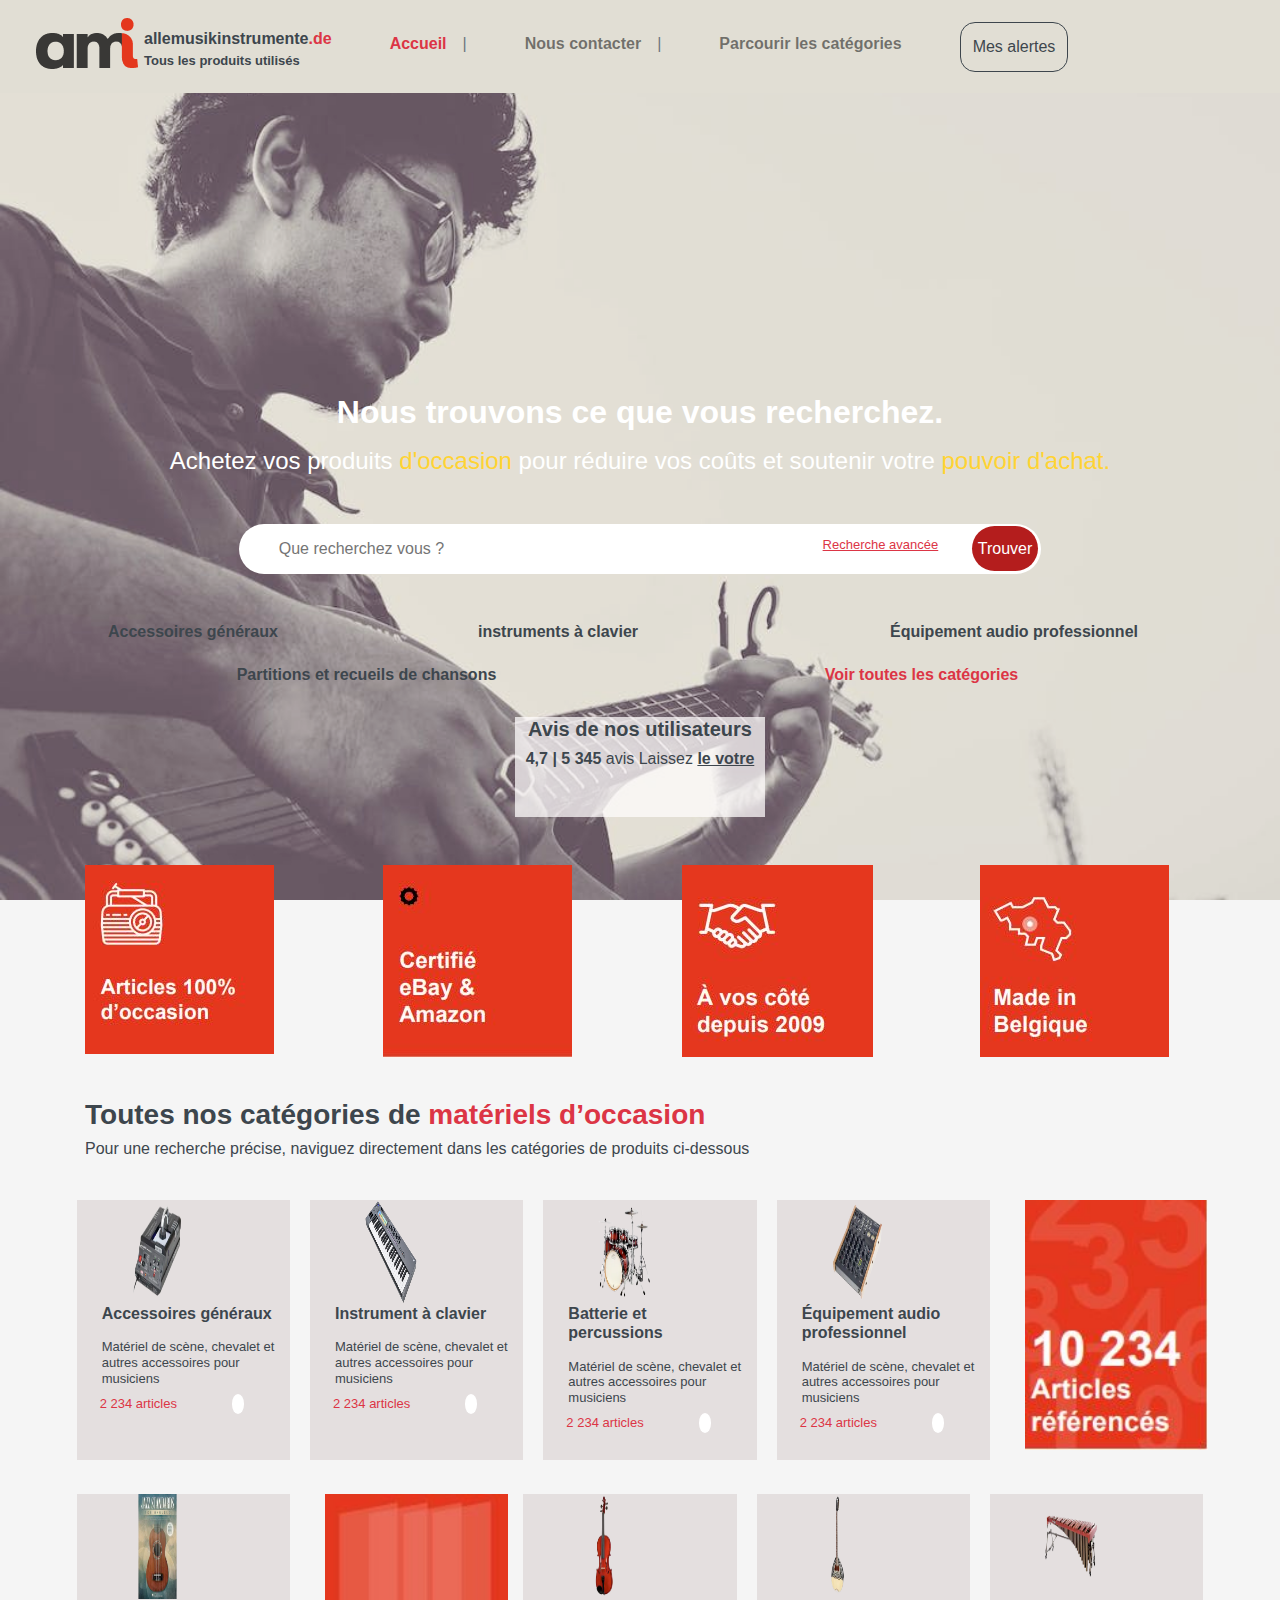
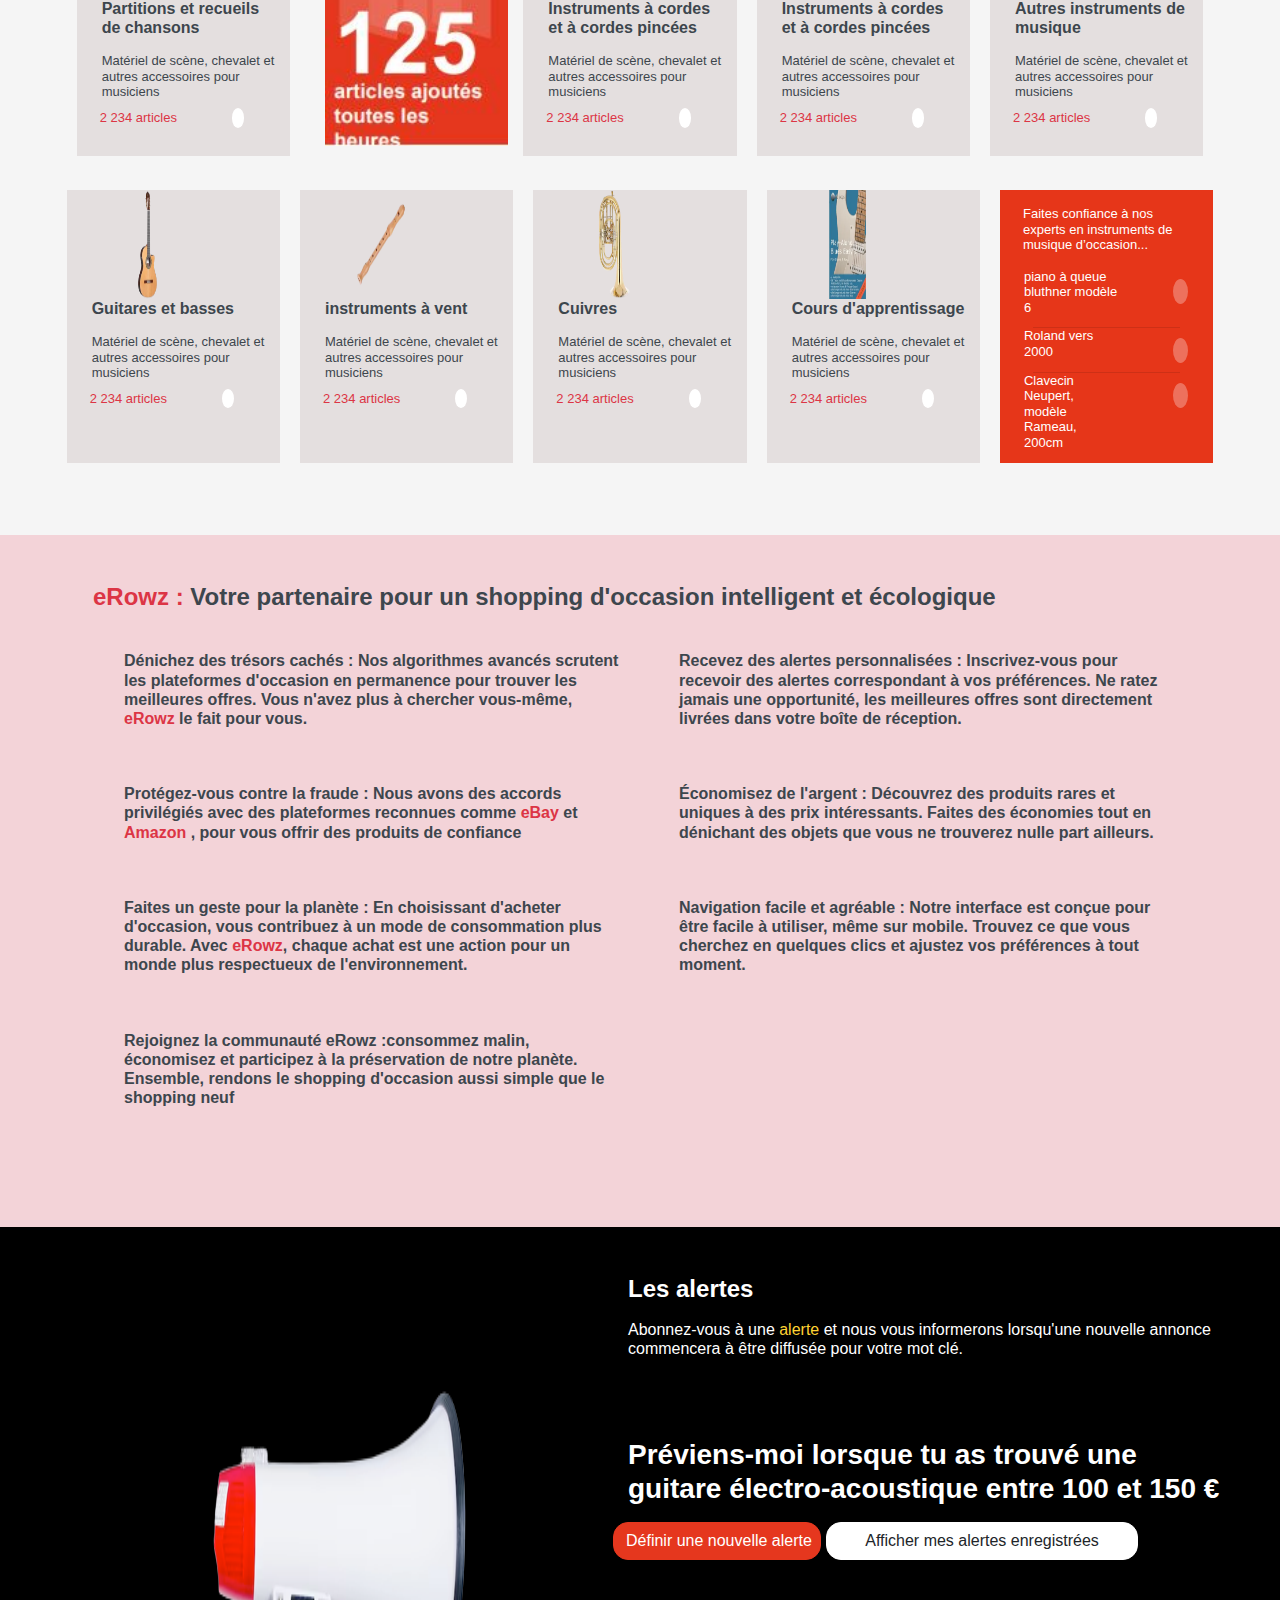
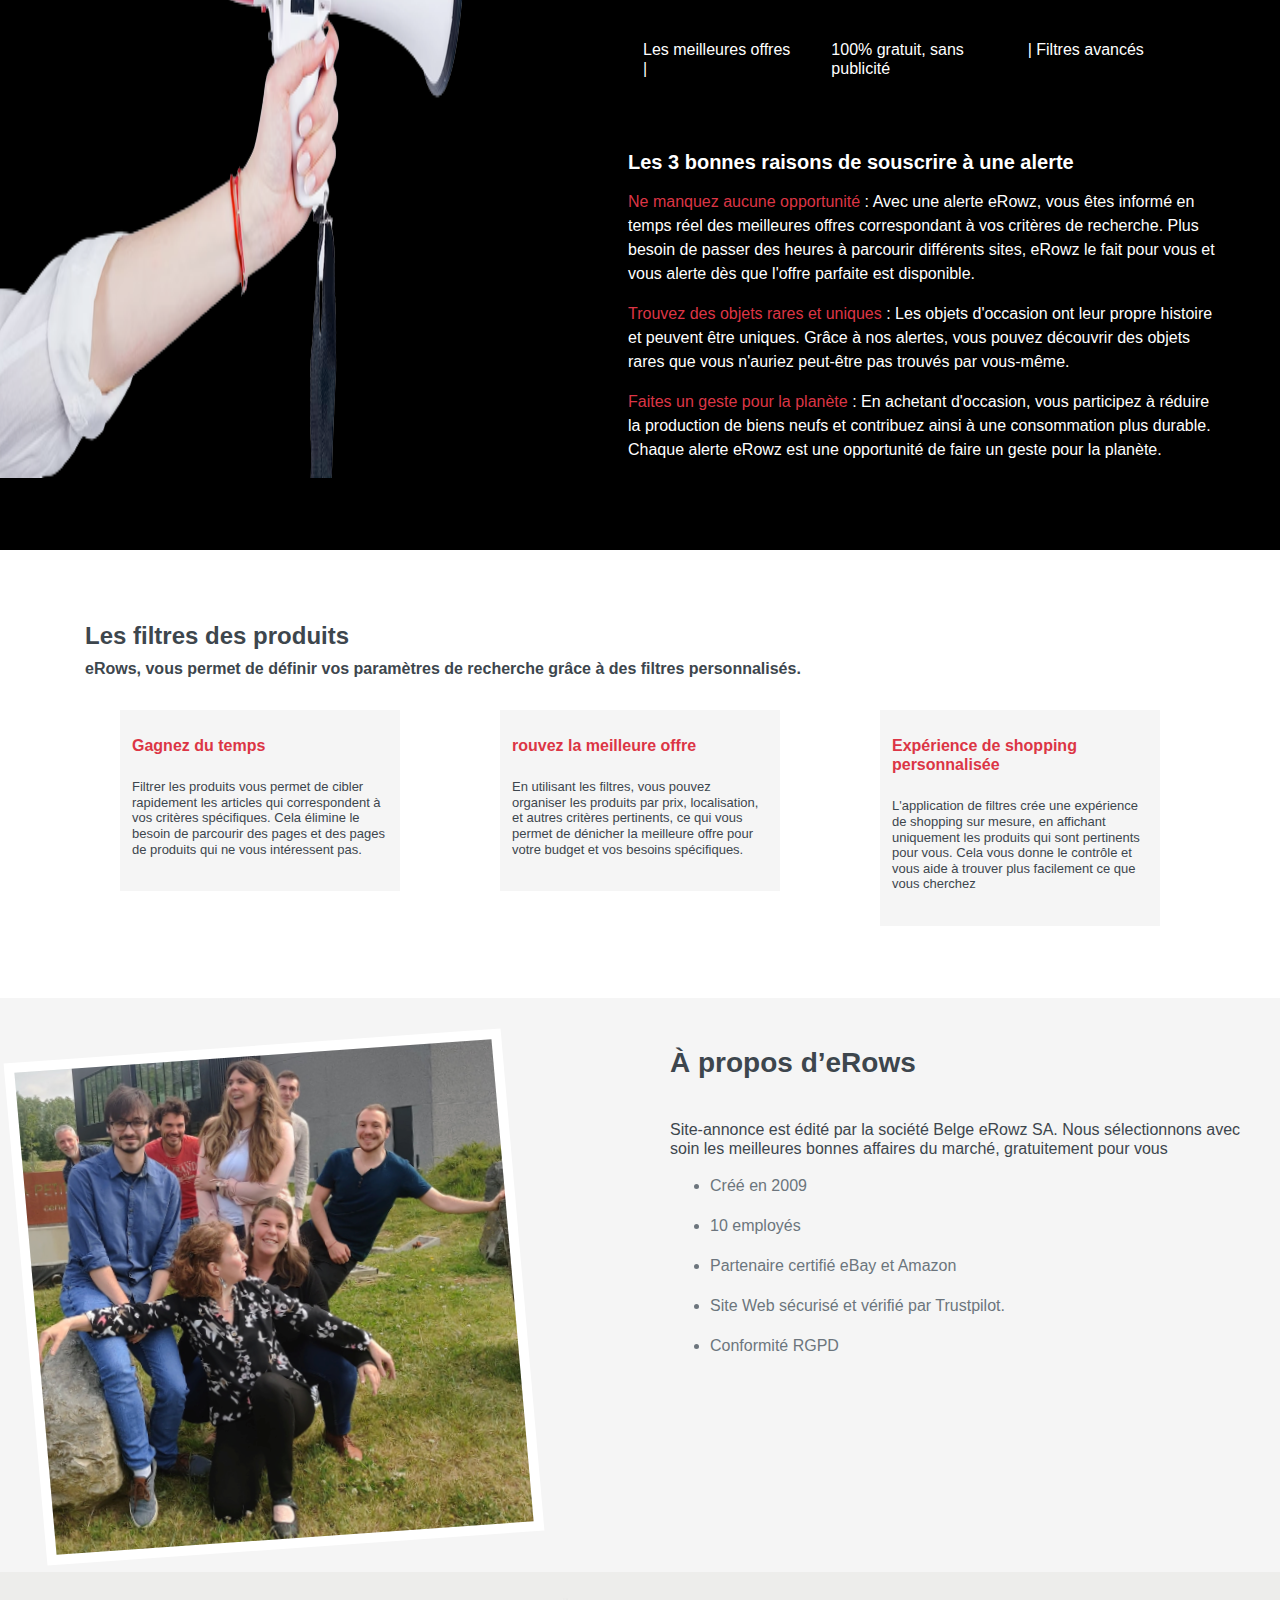
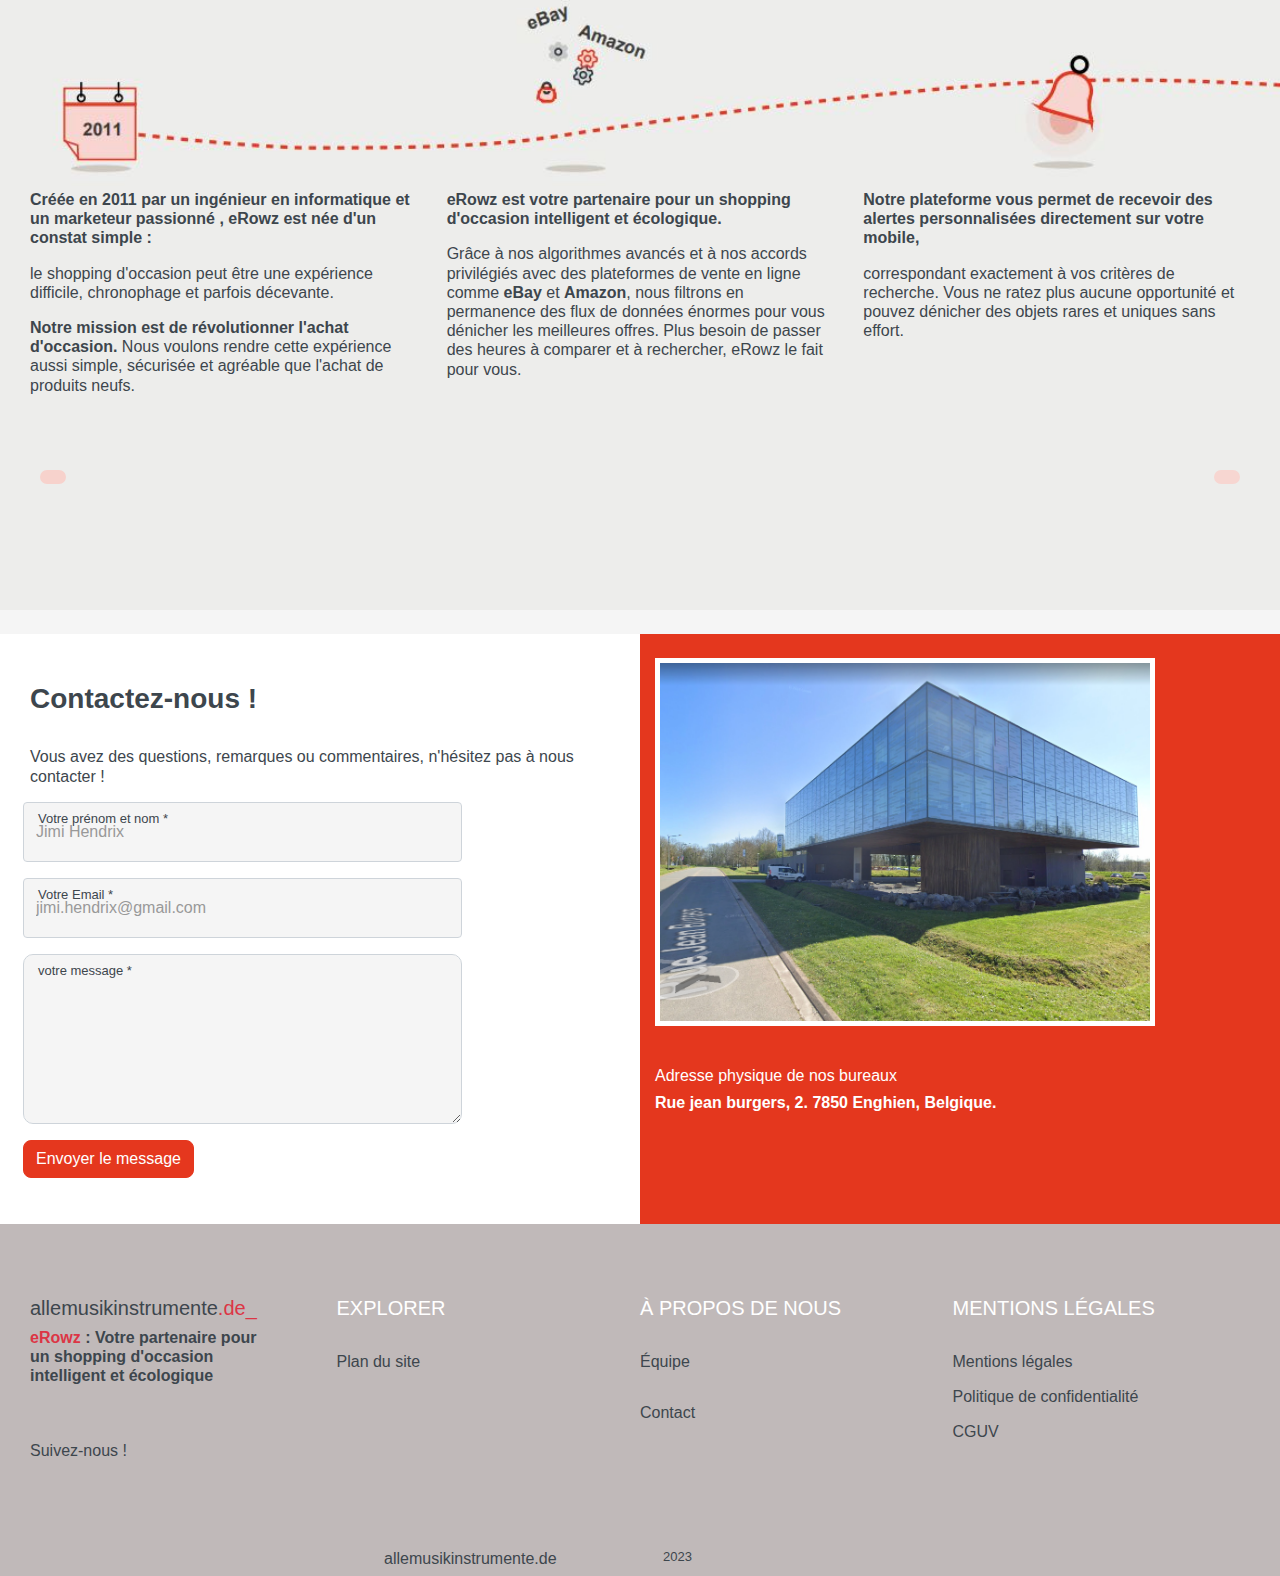
==== commit 18cb7dec: "update index" ====
--- a/index.html
+++ b/index.html
@@ -61,7 +61,7 @@
           </div>        
        </nav>
       <div class="connex-positon">
-       <div class="connexion col-md-4">
+       <div class="connexion connex-home col-md-4">
           <div class="container">
             <div class="display-flex mt-5 mb-5">
                <h4 class="text-Lfont pr-8">Connexion</h4>
@@ -92,6 +92,7 @@
           </div>
        </div>
      </div>
+     <div class="position-relative"><img src="assets/images/man-guitar1m.png" class="body-img"></div>
   <div class="container">
        <h2 class="text-center text-light">Nous trouvons ce que vous recherchez.</h2>
        <p></p>
@@ -189,9 +190,7 @@
          </div>
         <div class="col-lg-2 col-md-4 col-sm-6 col-6 mb-4 card-item">
             <img src="assets/images/fax.png" class="w-50">
-           <h5 class="mb-3 text-md text-Lfont">Équipement audio 
-            professionnel
-            </h5>    
+           <h5 class="mb-3 text-md text-Lfont">Équipement audio professionnel</h5>    
             <h5 class="text-sm ">Matériel de scène, chevalet et autres accessoires pour musiciens 
             </h5>  
             <div class="display-flex">
--- a/assets/css/style.css
+++ b/assets/css/style.css
@@ -330,6 +330,10 @@
     legend {
       font-size: calc(1.275rem + 0.3vw) ;
     }
+    .card-item:not(img){
+      margin:auto auto;
+      border:5px solid #F5F5F5;
+    }
   }
   
   progress {
@@ -6485,6 +6489,7 @@
     .d-lg-inline-flex {
       display: inline-flex !important;
     }
+    
   }
   
   @media (min-width: 1200px) {
@@ -9954,6 +9959,7 @@
     #embeddedMap {
       width: 100%;
       height: 300px;
+      
     }
 
   .navbar-collapse{
@@ -9963,6 +9969,7 @@
   .la-menu{
     display: none !important;
   }
+
   }
   
   body{
@@ -9971,6 +9978,7 @@
   
   td a{
     color: black !important;
+    
   }
   
   @keyframes action {
@@ -10257,12 +10265,10 @@
 }
 
 .card-item h5:nth-child(2){
-    padding-top: 10px !important;
     padding-left: 10px !important;
 }
 
 .card-item h5:nth-child(3){
-   padding-bottom: 10px !important;
    padding-left: 10px;
 }
 
@@ -10328,7 +10334,7 @@
 }
 
 .dot-circle{
-    margin-left: 38%;
+    margin-left: 50px;
 }
 
 .dot-circle .fa-circle{
@@ -10408,10 +10414,6 @@
 
       .dot-circle{
         margin-right: 4% !important;
-      }
-      .card-item:not(img){
-        margin:auto auto;
-        border:5px solid #F5F5F5;
       }
 
       .side-imgs{
@@ -10485,6 +10487,8 @@
   .connexion{
     right: 0 !important;
   }
+
+
 }
 
  @media(min-width:768px){
@@ -10506,6 +10510,9 @@
     display: none;
    }
 
+  .body-img{
+    display: none;
+  }
  }
 
 .text-mdfont{
@@ -10873,4 +10880,32 @@
   font-size: small;
   left: -102px;
   bottom: -50px;
+}
+
+.body-img{
+  position: absolute;
+  top: -100px;
+  z-index: -1;
+  left: 5px;
+}
+
+@media (max-width: 1200px) {
+  legend {
+    font-size: calc(1.275rem + 0.3vw) ;
+  }
+  .card-item:not(img){
+    margin:auto auto;
+    border:5px solid #F5F5F5;
+  }
+
+  .in-arr-btn{
+    height: fit-content !important;
+  }
+  .in-arr-btn .fa-arrow-right{
+    padding-bottom: 0 !important;
+  }
+}
+
+.connex-home{
+  top: -230px !important;
 }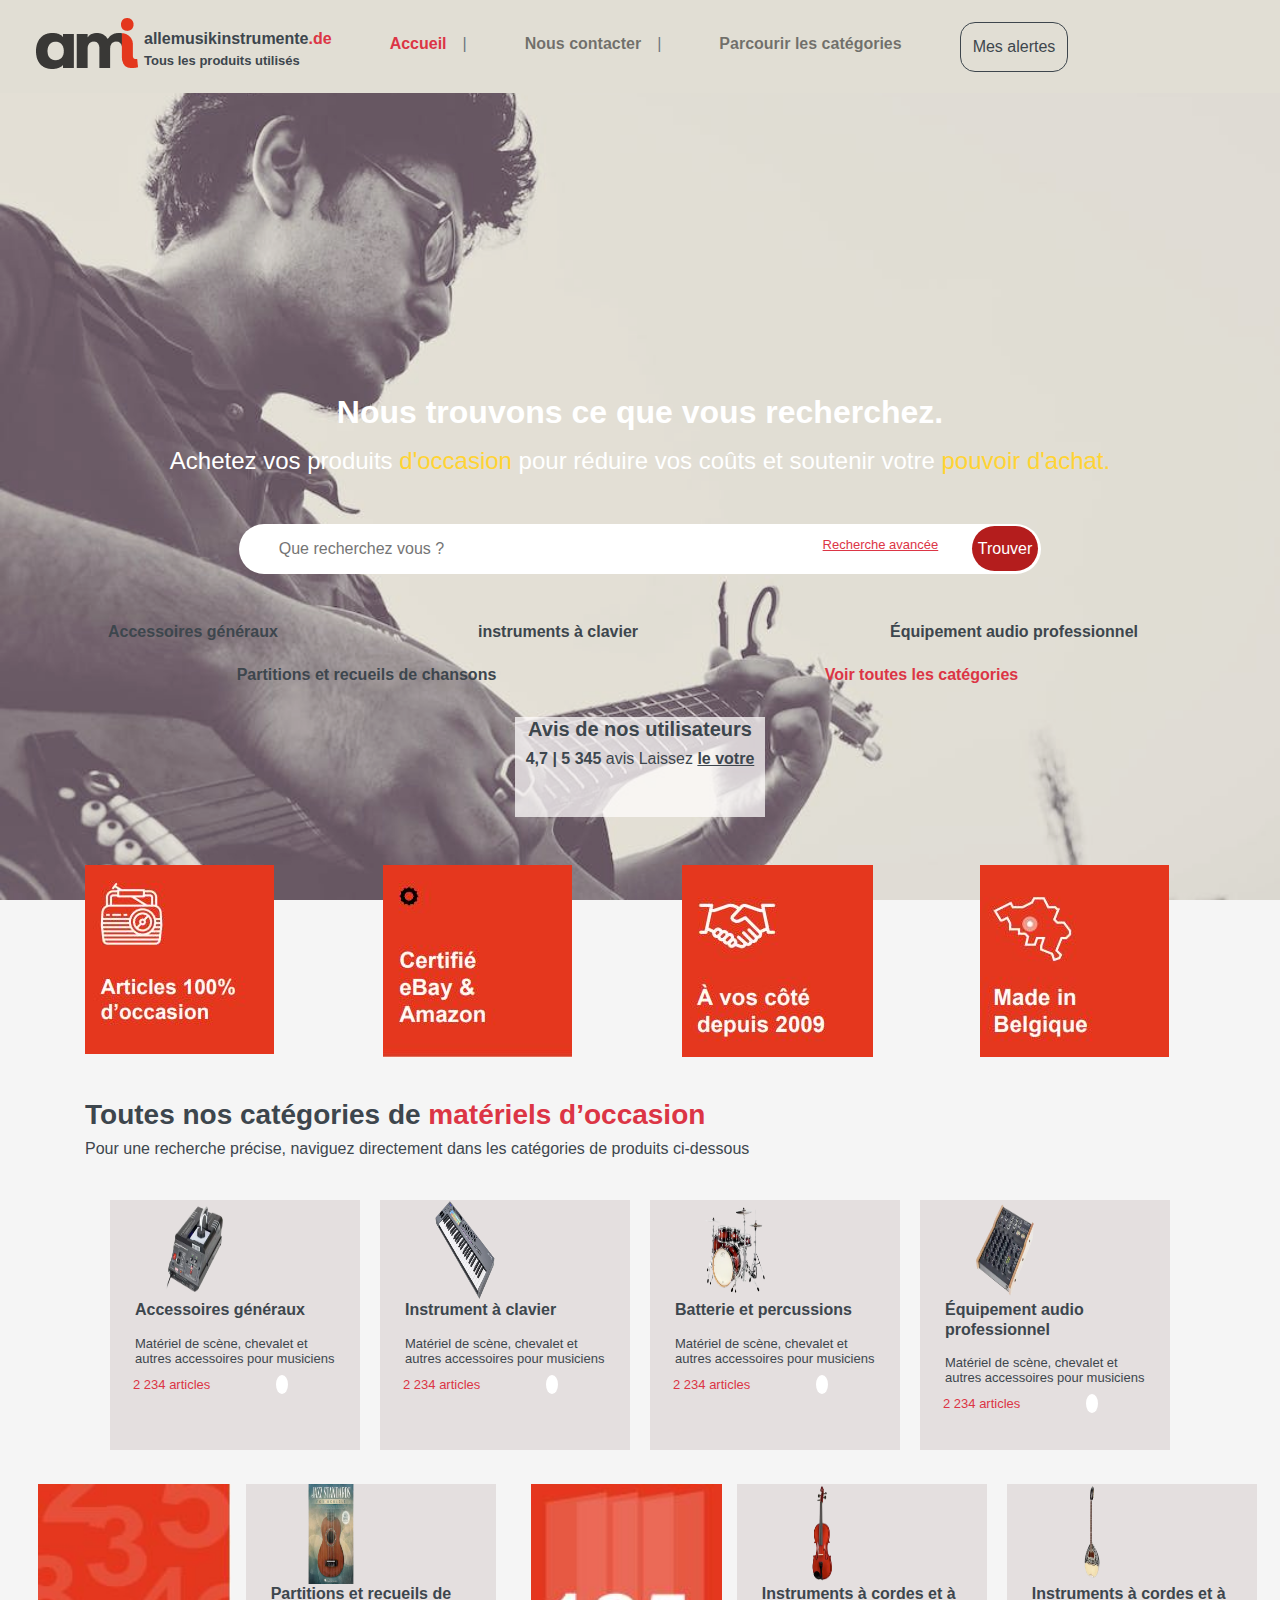
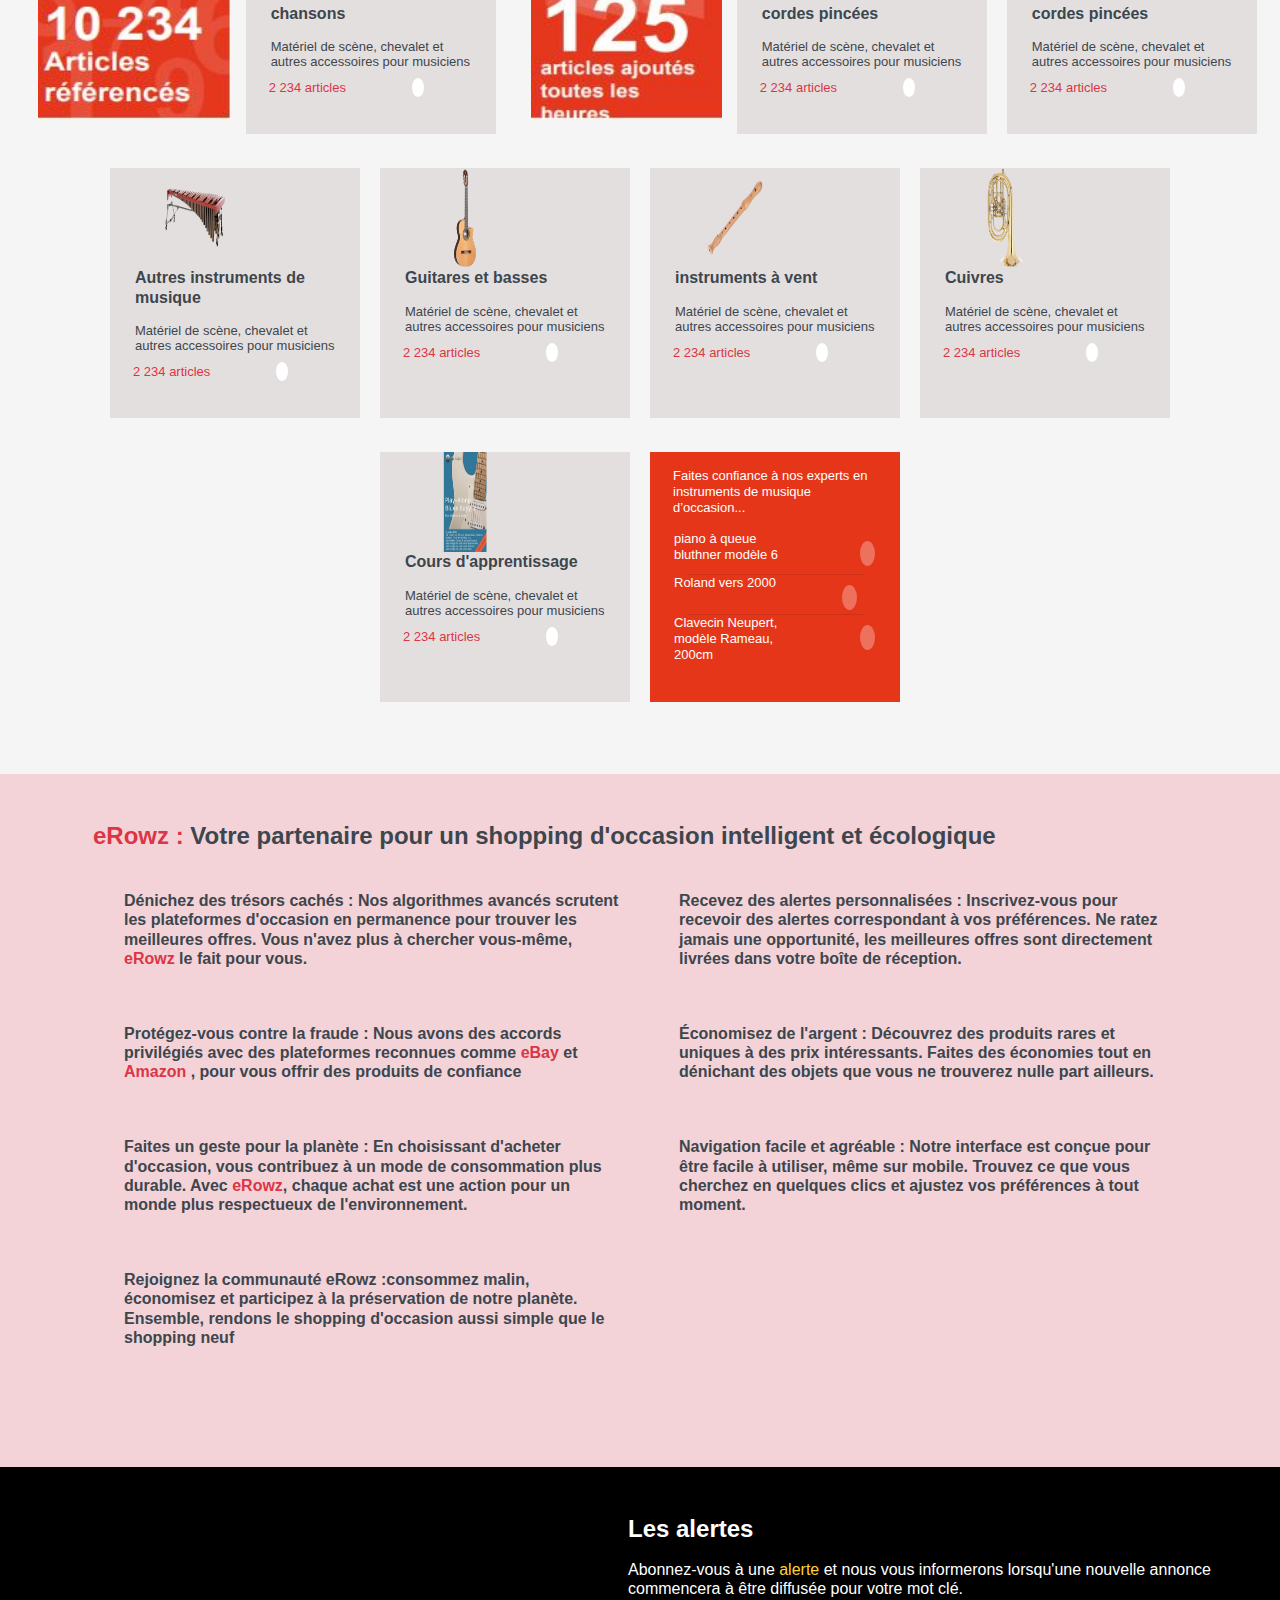
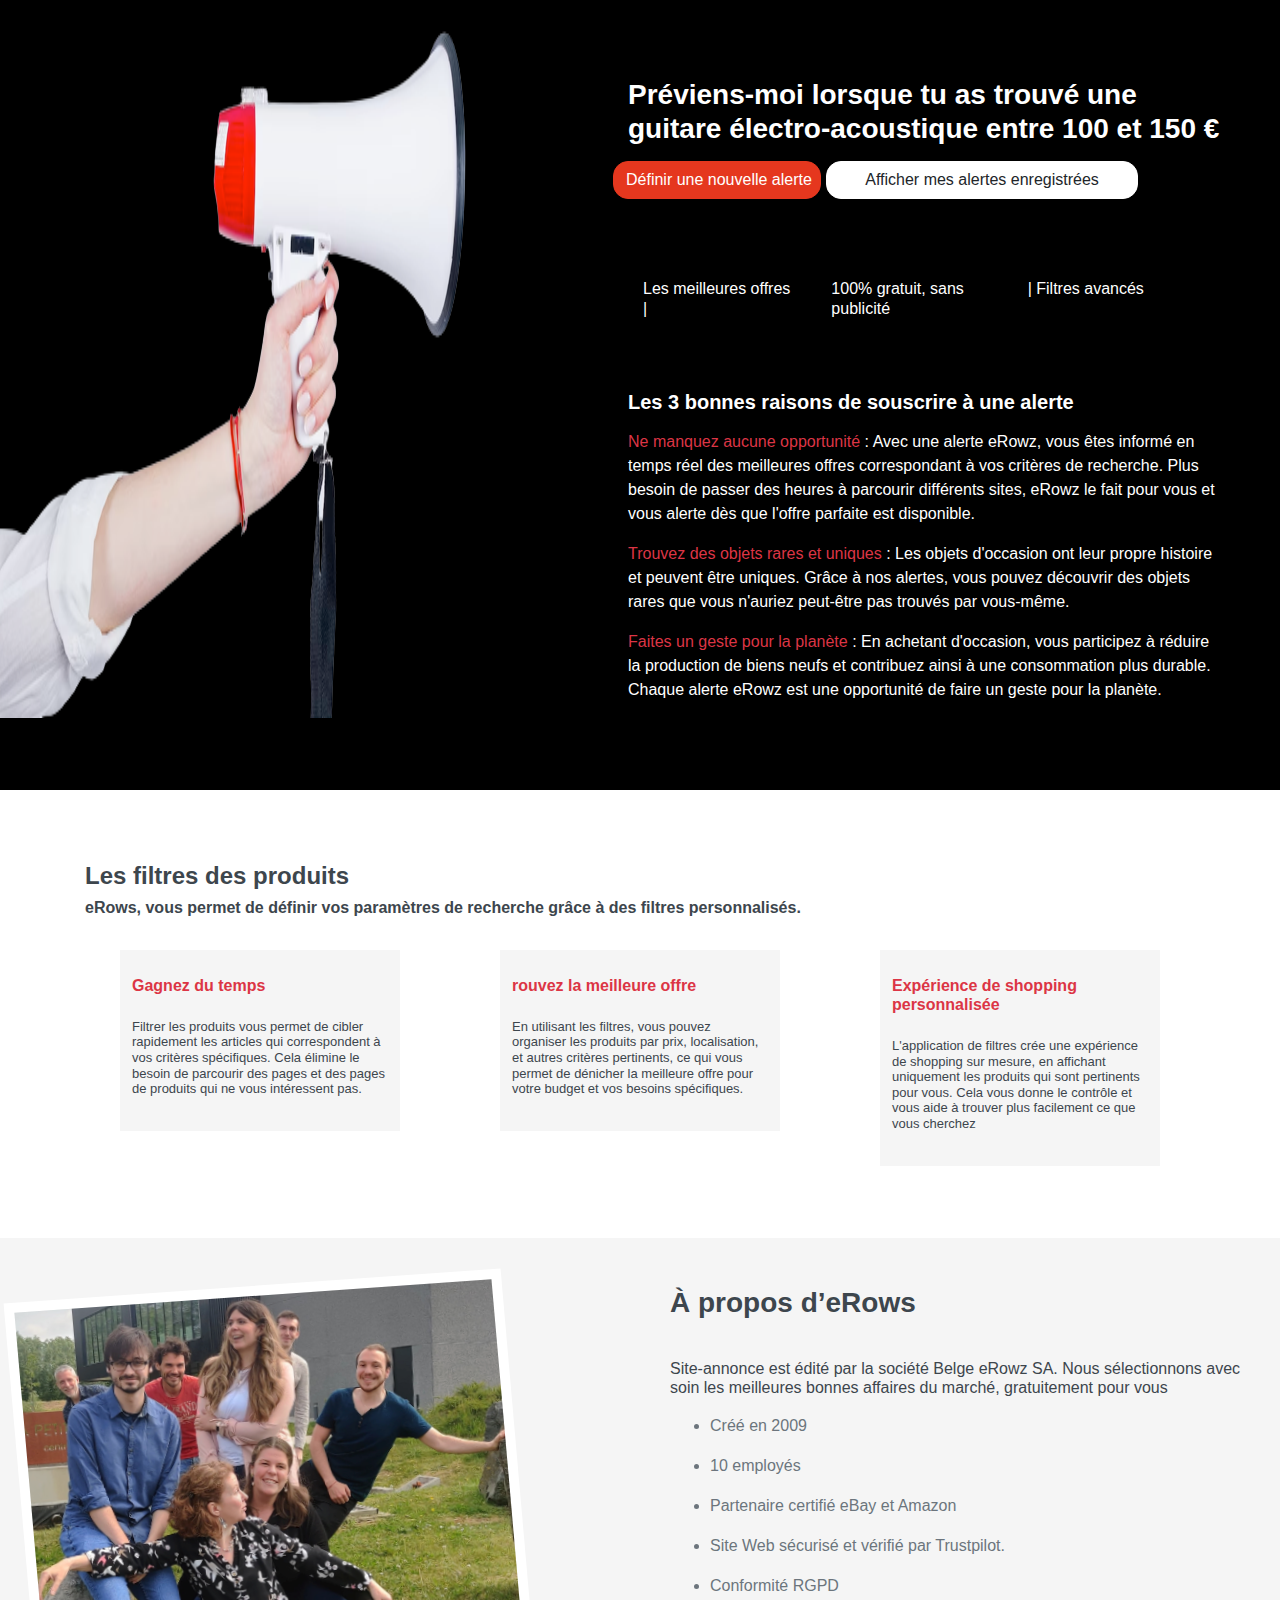
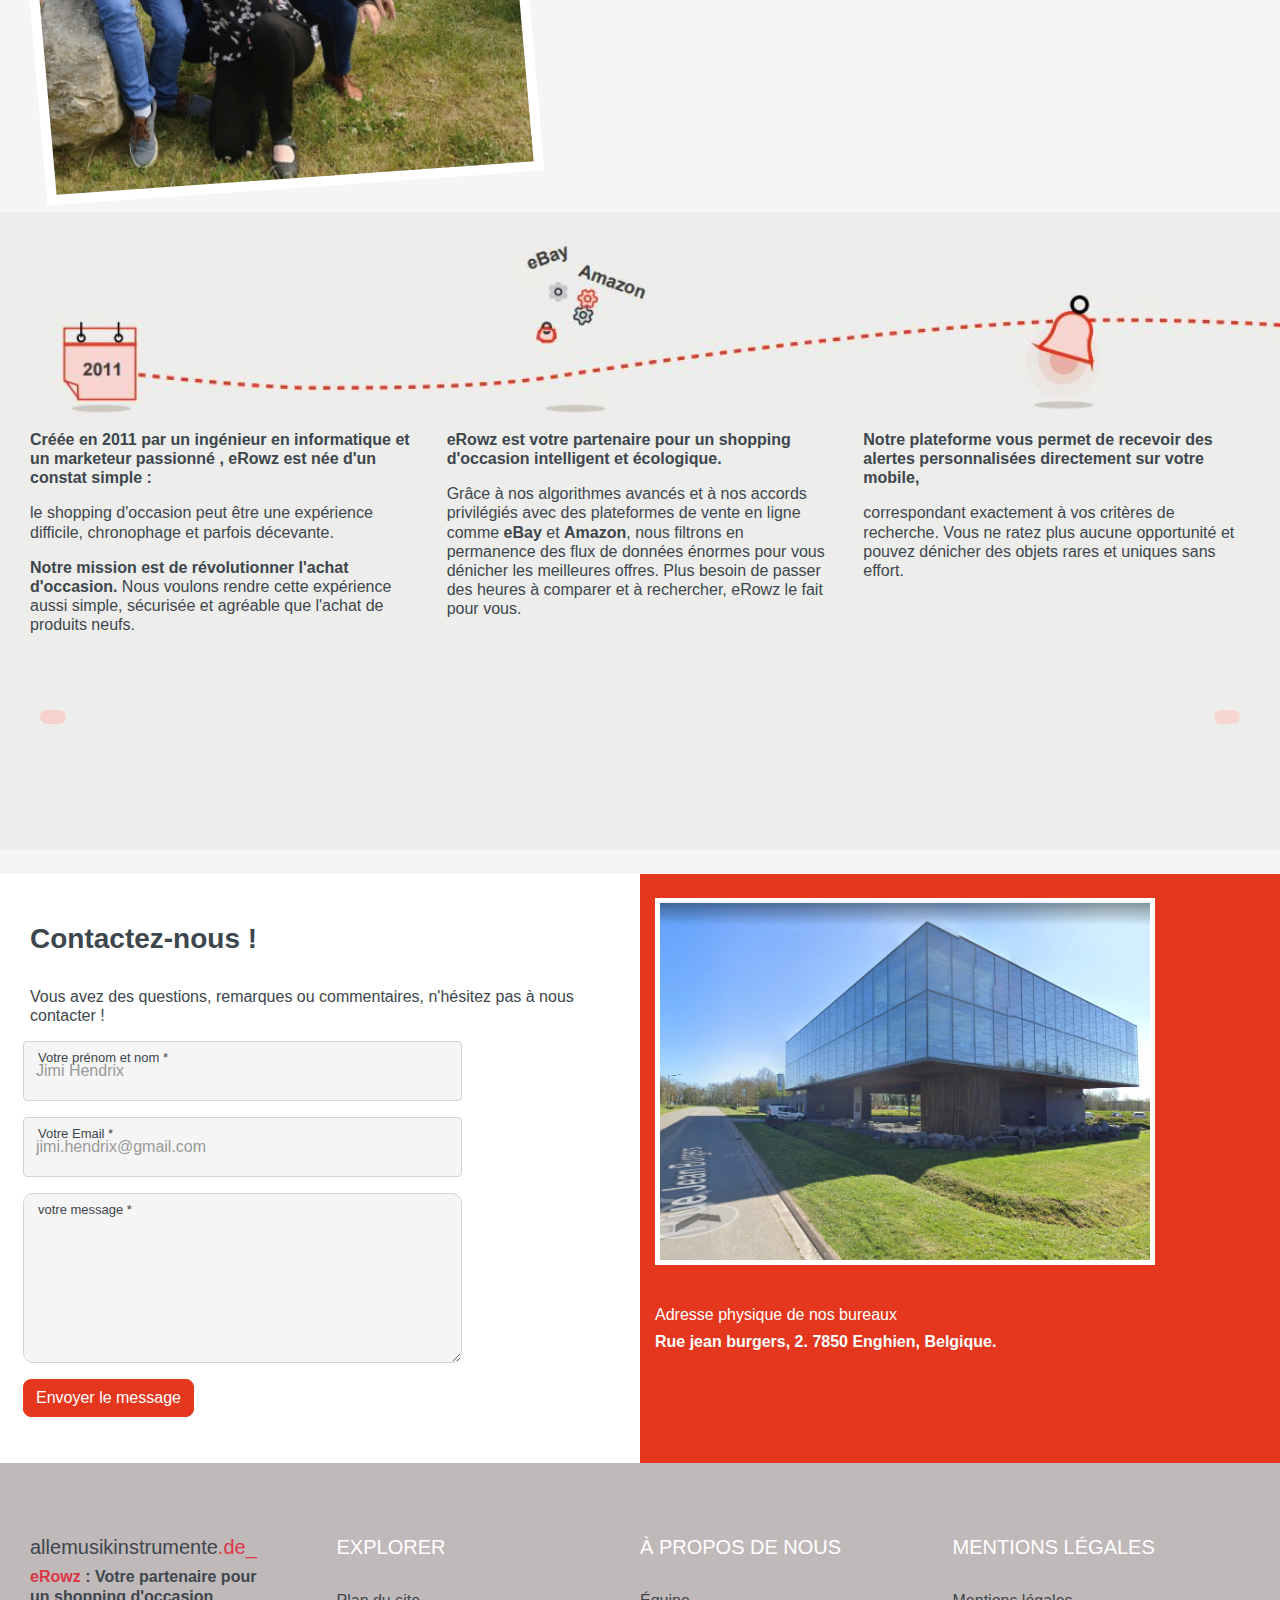
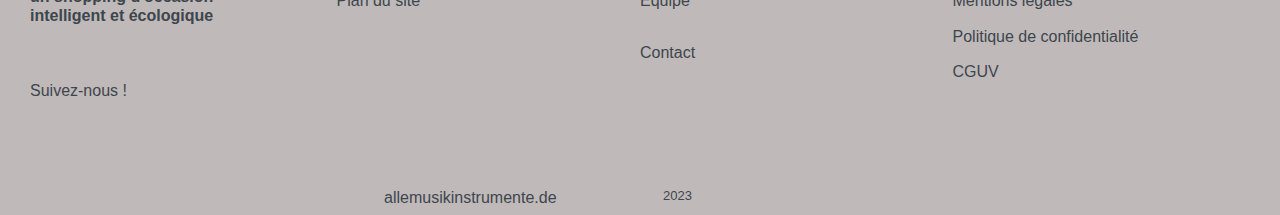
==== commit bc8cc28c: "update index" ====
--- a/index.html
+++ b/index.html
@@ -161,7 +161,7 @@
    </div>
     <br>
     <div class="row justify-content-center">
-        <div class="col-lg-2 col-md-4 col-sm-6 col-6 mb-4 card-item">        
+        <div class="col-lg-auto col-md-4 col-sm-6 col-6 mb-4 card-item">        
              <img src="assets/images/emp.png" class="w-50">
             <h5 class="mb-3 text-md text-Lfont">Accessoires généraux</h5>
            <h5 class="text-sm">Matériel de scène, chevalet et autres accessoires pour musiciens</h5>
@@ -170,7 +170,7 @@
             <button class="in-arr-btn"><span class="fa fa-arrow-right"></span></button>
          </div>           
          </div>
-        <div class="col-lg-2 col-md-4 col-sm-6 col-6 mb-4 card-item">
+        <div class="col-lg-auto col-md-4 col-sm-6 col-6 mb-4 card-item">
             <img src="assets/images/piano.png" class="w-50">
             <h5 class="mb-3 text-md text-Lfont">Instrument à clavier</h5>
            <h5 class="text-sm">Matériel de scène, chevalet et autres accessoires pour musiciens</h5>
@@ -179,7 +179,7 @@
             <button class="in-arr-btn"><span class="fa fa-arrow-right"></span></button>
          </div>           
          </div>
-        <div class="col-lg-2 col-md-4 col-sm-6 col-6 mb-4 card-item">
+        <div class="col-lg-auto col-md-4 col-sm-6 col-6 mb-4 card-item">
             <img src="assets/images/drums.png" class="w-50">
             <h5 class="mb-3 text-md text-Lfont">Batterie et percussions</h5>
            <h5 class="text-sm">Matériel de scène, chevalet et autres accessoires pour musiciens</h5>
@@ -188,7 +188,7 @@
             <button class="in-arr-btn"><span class="fa fa-arrow-right"></span></button>
          </div>            
          </div>
-        <div class="col-lg-2 col-md-4 col-sm-6 col-6 mb-4 card-item">
+        <div class="col-lg-auto col-md-4 col-sm-6 col-6 mb-4 card-item">
             <img src="assets/images/fax.png" class="w-50">
            <h5 class="mb-3 text-md text-Lfont">Équipement audio professionnel</h5>    
             <h5 class="text-sm ">Matériel de scène, chevalet et autres accessoires pour musiciens 
@@ -198,10 +198,10 @@
                <button class="in-arr-btn"><span class="fa fa-arrow-right"></span></button>
             </div>       
          </div>
-        <div class="col-lg-2 col-md-4 col-sm-6 col-6 mb-4">   
+        <div class="col-lg-auto col-md-4 col-sm-6 col-6 mb-4">   
             <img class="card-img card-item" src="assets/images/carditem2.JPG">        
          </div>
-        <div class="col-lg-2 col-md-4 col-sm-6 col-6 mb-4 card-item">        
+        <div class="col-lg-auto col-md-4 col-sm-6 col-6 mb-4 card-item">        
             <img src="assets/images/jazzguitar.png" class="w-50">
            <h5 class="mb-3 text-md text-Lfont">Partitions et recueils de chansons</h5>  
            <h5 class="text-sm">Matériel de scène, chevalet et autres accessoires pour musiciens</h5>
@@ -210,10 +210,10 @@
             <button class="in-arr-btn"><span class="fa fa-arrow-right"></span></button>
          </div>           
         </div>
-        <div class="col-lg-2 col-md-4 col-sm-6 col-6 mb-4">
+        <div class="col-lg-auto col-md-4 col-sm-6 col-6 mb-4">
             <img  class="card-item card-img" src="assets/images/carditem1.JPG">    
          </div>
-        <div class="col-lg-2 col-md-4 col-sm-6 col-6 mb-4 card-item">
+        <div class="col-lg-auto col-md-4 col-sm-6 col-6 mb-4 card-item">
             <img src="assets/images/bazzguitar.png" class="w-50">
            <h5 class="mb-3 text-md text-Lfont">Instruments à cordes et à cordes pincées</h5>
            <h5 class="text-sm">Matériel de scène, chevalet et autres accessoires pour musiciens </h5>
@@ -222,7 +222,7 @@
             <button class="in-arr-btn"><span class="fa fa-arrow-right"></span></button>
          </div>            
         </div>
-        <div class="col-lg-2 col-md-4 col-sm-6 col-6 mb-4 card-item"> 
+        <div class="col-lg-auto col-md-4 col-sm-6 col-6 mb-4 card-item"> 
             <img src="assets/images/stringygutar.png" class="w-50">
            <h5 class="mb-3 text-md text-Lfont">Instruments à cordes et à cordes pincées</h5>
            <h5 class="text-sm">Matériel de scène, chevalet et autres accessoires pour musiciens </h5>
@@ -231,7 +231,7 @@
             <button class="in-arr-btn"><span class="fa fa-arrow-right"></span></button>
          </div>            
         </div>
-        <div class="col-lg-2 col-md-4 col-sm-6 col-6 mb-4 card-item">
+        <div class="col-lg-auto col-md-4 col-sm-6 col-6 mb-4 card-item">
             <img src="assets/images/xaxophone.png" class="w-50">
             <h5 class="mb-3 text-md text-Lfont">Autres instruments de musique</h5>
             <h5 class="text-sm">Matériel de scène, chevalet et autres accessoires pour musiciens</h5>
@@ -240,7 +240,7 @@
                <button class="in-arr-btn"><span class="fa fa-arrow-right"></span></button>
             </div>            
          </div>
-        <div class="col-lg-2 col-md-4 col-sm-6 col-6 mb-4 card-item">  
+        <div class="col-lg-auto col-md-4 col-sm-6 col-6 mb-4 card-item">  
             <img src="assets/images/guitar1m.png" class="w-50">
            <h5 class="mb-3 text-md text-Lfont">Guitares et basses</h5>
            <h5 class="text-sm">Matériel de scène, chevalet et autres accessoires pour musiciens</h5>
@@ -249,7 +249,7 @@
             <button class="in-arr-btn"><span class="fa fa-arrow-right"></span></button>
          </div>  
         </div>
-        <div class="col-lg-2 col-md-4 col-sm-6 col-6 mb-4 card-item">
+        <div class="col-lg-auto col-md-4 col-sm-6 col-6 mb-4 card-item">
             <img src="assets/images/flute.png" class="w-50">
        <h5 class="mb-3 text-md text-Lfont">instruments à vent</h5>
        <h5 class="text-sm">Matériel de scène, chevalet et autres accessoires pour musiciens</h5>
@@ -258,7 +258,7 @@
          <button class="in-arr-btn"><span class="fa fa-arrow-right"></span></button>
       </div>  
          </div>
-        <div class=" col-lg-2 col-md-4 col-sm-6 col-6 mb-4 card-item">
+        <div class=" col-lg-auto col-md-4 col-sm-6 col-6 mb-4 card-item">
             <img src="assets/images/trumpet.png" class="w-50">
            <h5 class="mb-3 text-md text-Lfont">Cuivres</h5>
            <h5 class="text-sm">Matériel de scène, chevalet et autres accessoires pour musiciens</h5>
@@ -267,7 +267,7 @@
             <button class="in-arr-btn"><span class="fa fa-arrow-right"></span></button>
          </div>  
          </div>
-        <div class=" col-lg-2 col-md-4 col-sm-6 col-6 mb-4 card-item">  
+        <div class=" col-lg-auto col-md-4 col-sm-6 col-6 mb-4 card-item">  
             <img src="assets/images/guitarpaper.png" class="w-50">
            <h5 class="mb-3 text-md text-Lfont">Cours d'apprentissage</h5>
            <h5 class="text-sm">Matériel de scène, chevalet et autres accessoires pour musiciens</h5>
@@ -276,7 +276,7 @@
             <button class="in-arr-btn"><span class="fa fa-arrow-right"></span></button>
          </div>  
          </div>
-        <div class="col-lg-2 col-md-4 col-sm-6 col-6 mb-4 card-item w-100 la-card-item">
+        <div class="col-lg-auto col-md-4 col-sm-6 col-6 mb-4 card-item w-100 la-card-item">
             <h5 class="mb-3 text-sm text-light pt-3 pl-2">Faites confiance à nos experts en instruments de musique d’occasion...</h5>
             <div class="card-item-last mb-1"><h5 class="text-sm">piano à queue bluthner modèle 6</h5><button class="btn-arrow"><span class="fa fa-arrow-right text-light"></span></button></div>
             <hr>
--- a/assets/css/style.css
+++ b/assets/css/style.css
@@ -9942,6 +9942,7 @@
       color: #000 !important;
       font-family: Verdana, Geneva, Tahoma, sans-serif;
       margin-top: 20px;
+      font-size: 15px;
      } 
   
    .fa-bars{
@@ -10236,6 +10237,10 @@
     border:10px solid white;
 }
 
+.simi-items div img{
+  height: 100px !important;
+}
+
 .men-w-con{
      perspective: 1000px;
 }
@@ -10262,6 +10267,15 @@
 .card-item{
     background-color: rgb(228, 223, 223);
     margin:10px;
+}
+ 
+.card-item:not(img){
+      width: 250px !important;
+      height: 250px;
+}
+
+img.card-item{
+  height: 235px;
 }
 
 .card-item h5:nth-child(2){
@@ -10385,6 +10399,9 @@
 }
 
 @media(max-width: 768px){
+  .simi-items div img{
+    height: 100% !important;
+  }
     .home-nav{
         margin-bottom: 100px;
     }
@@ -10487,8 +10504,6 @@
   .connexion{
     right: 0 !important;
   }
-
-
 }
 
  @media(min-width:768px){
@@ -10513,6 +10528,10 @@
   .body-img{
     display: none;
   }
+
+  .simi-items div.col-lg-2{
+    height: 280px;
+  }
  }
 
 .text-mdfont{
@@ -10535,7 +10554,7 @@
 
 .simi-items div.col-lg-2{
   background-color: whitesmoke;
-  border:5px solid whitesmoke;
+  border:5px solid white;
   margin:auto auto;
 }
 
@@ -10552,7 +10571,7 @@
 }
 
 .detail-down-si .row div button{
-   min-width: 160px;
+   min-width: fit-content;
    border-radius: 5px;
 } 
 
@@ -10908,4 +10927,9 @@
 
 .connex-home{
   top: -230px !important;
+}
+
+.card-item img{
+  height: 100px !important;
+  width: 100px !important;
 }